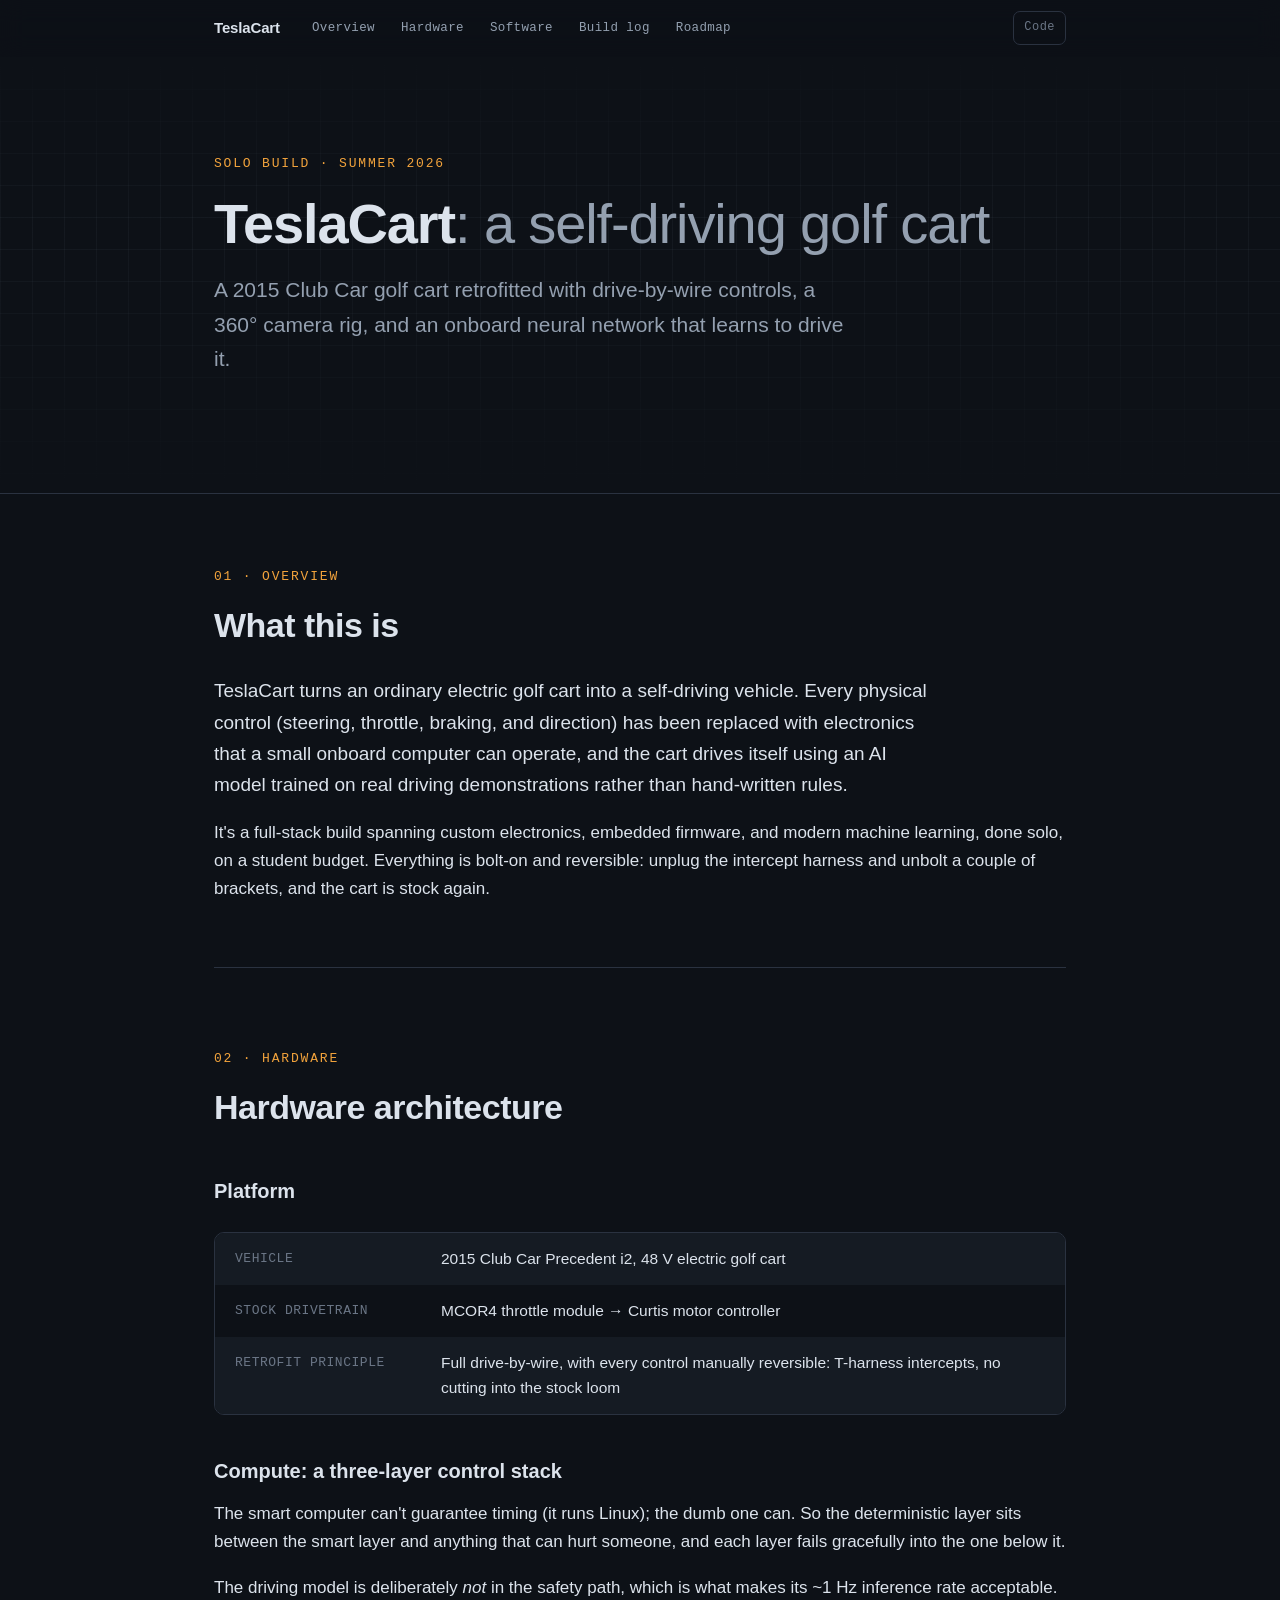
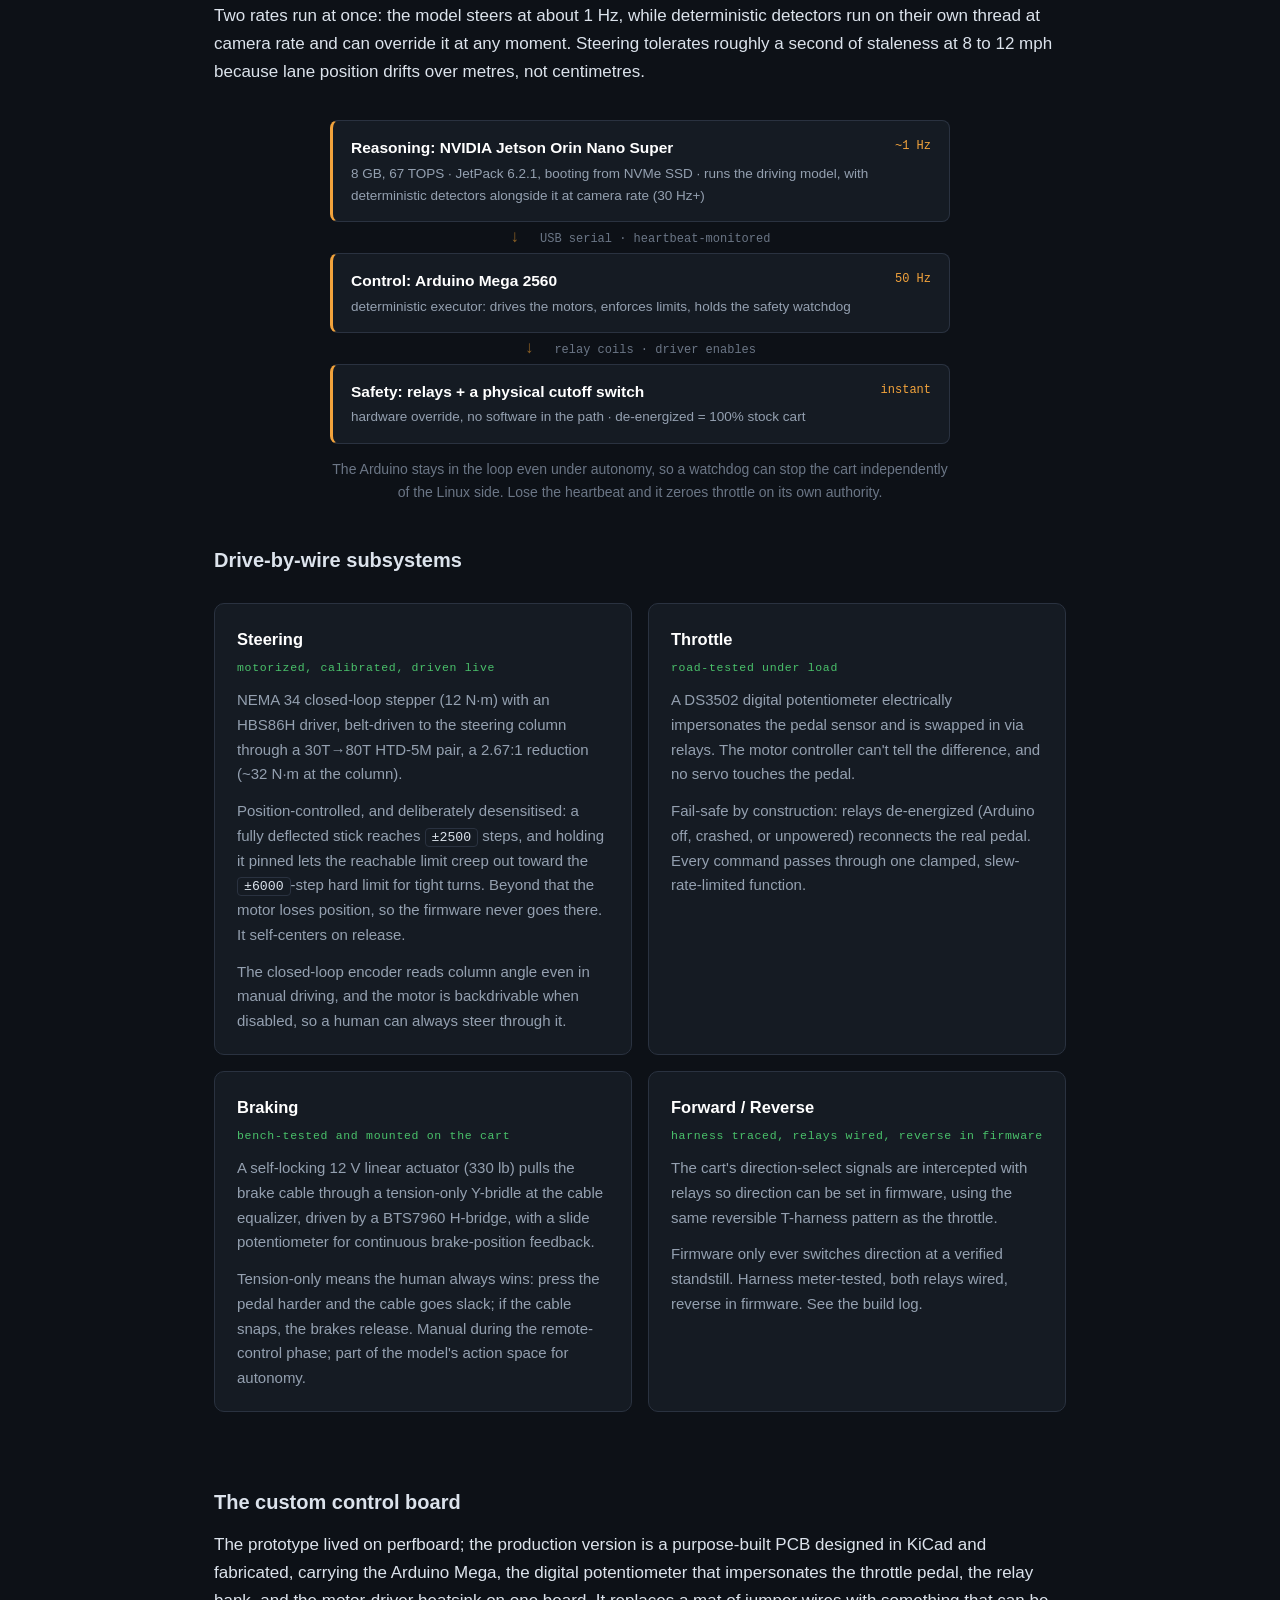
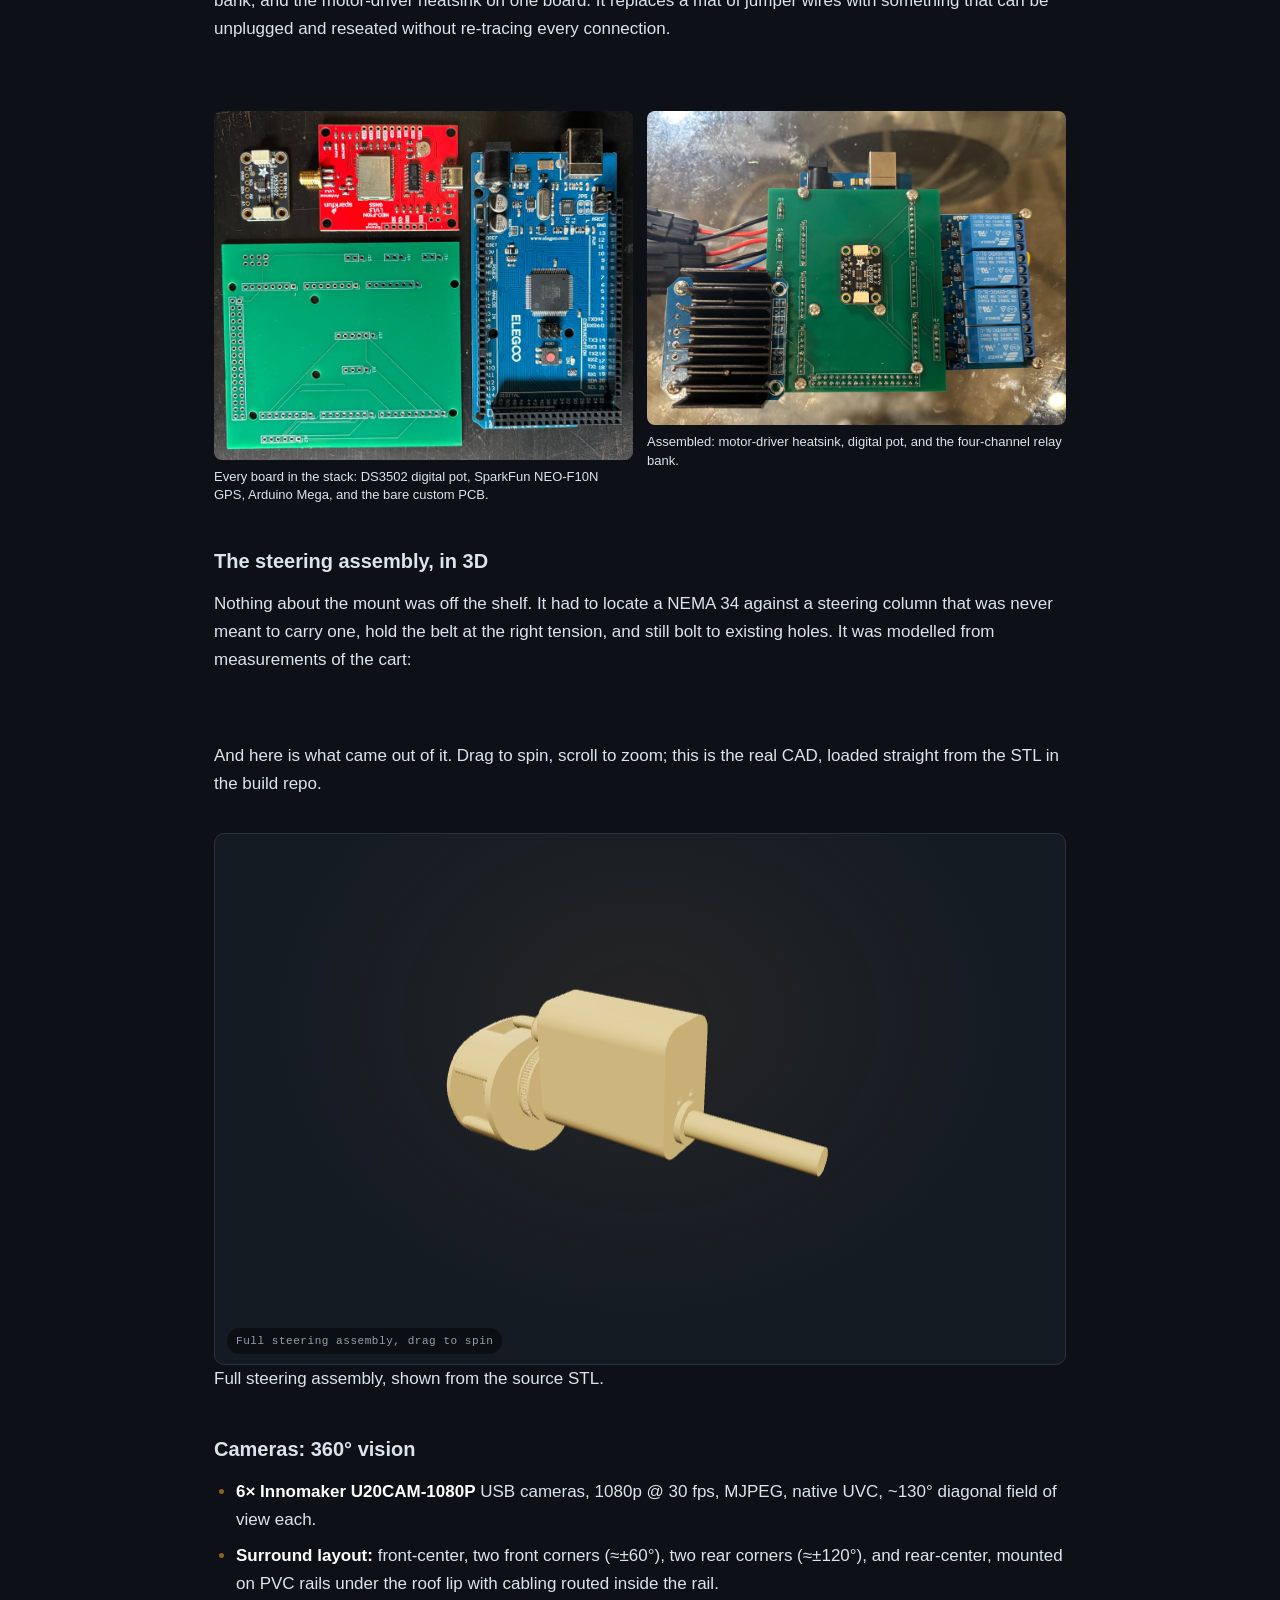
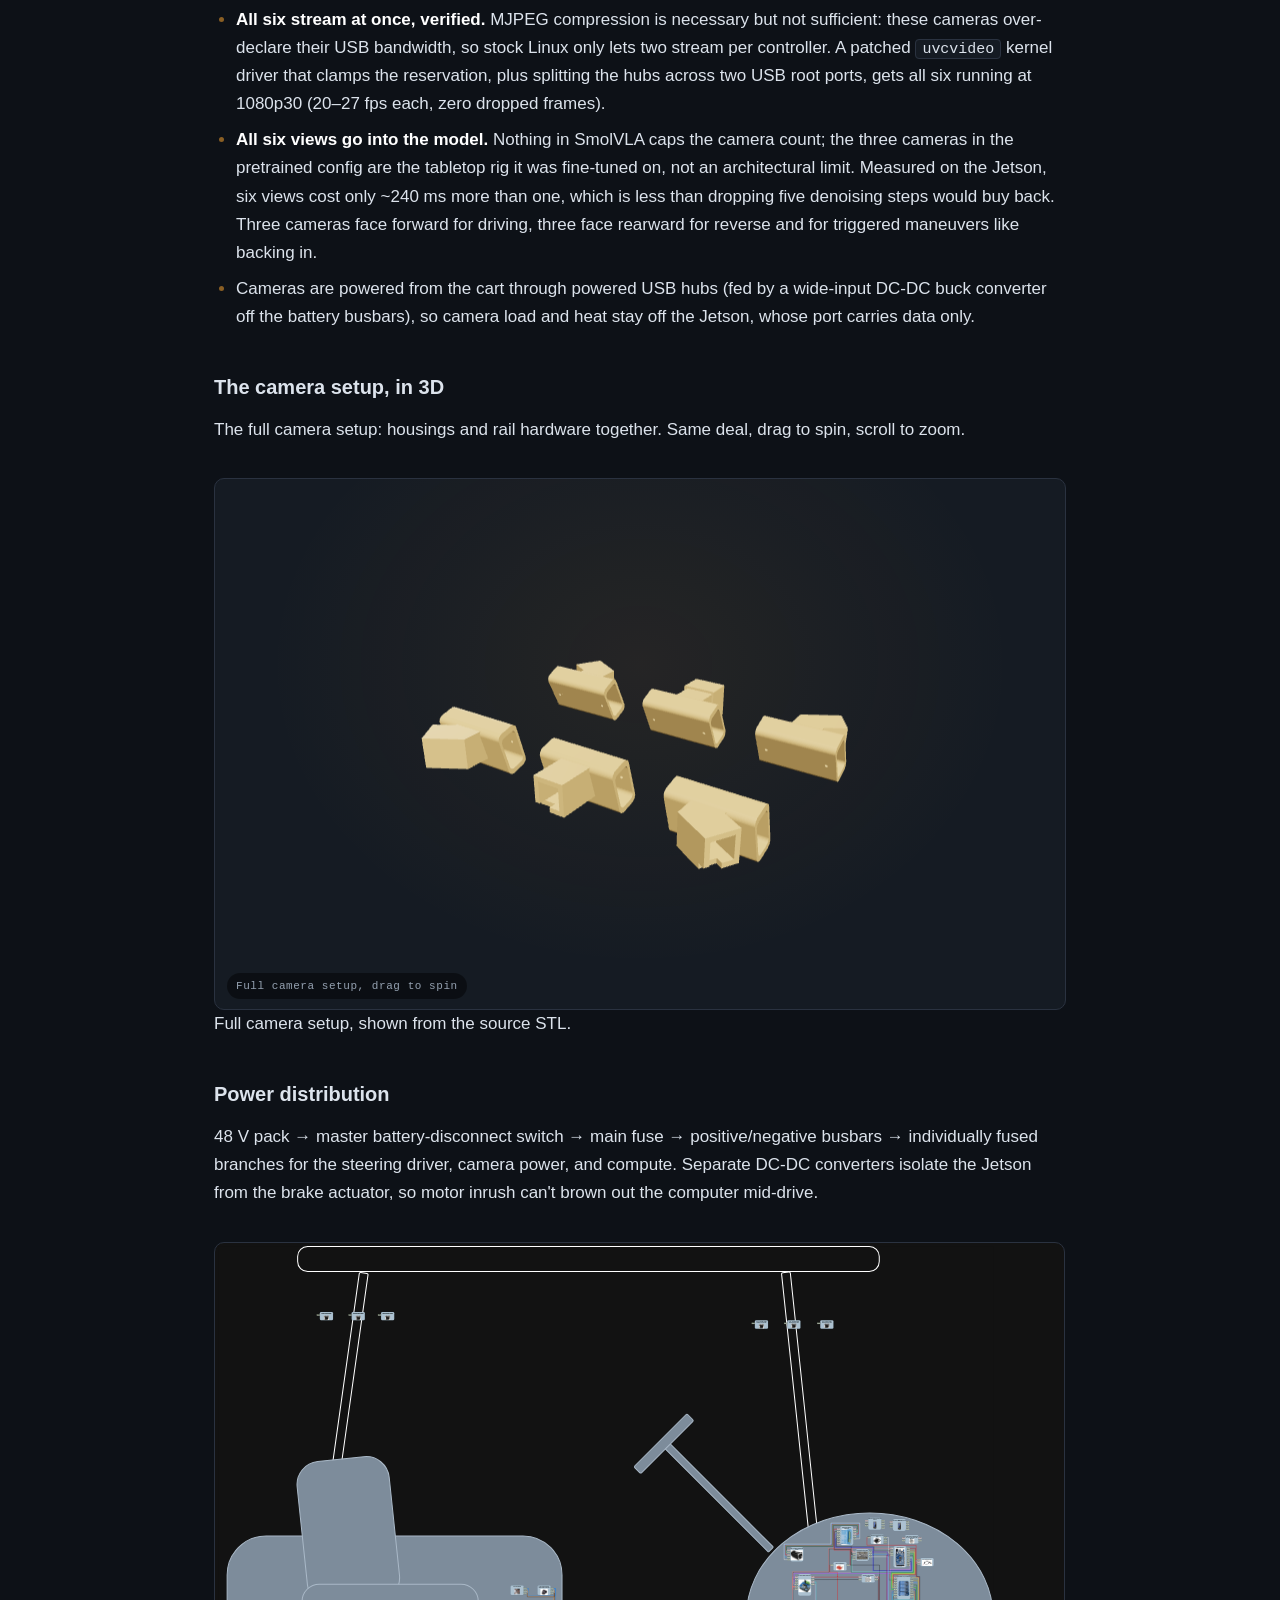
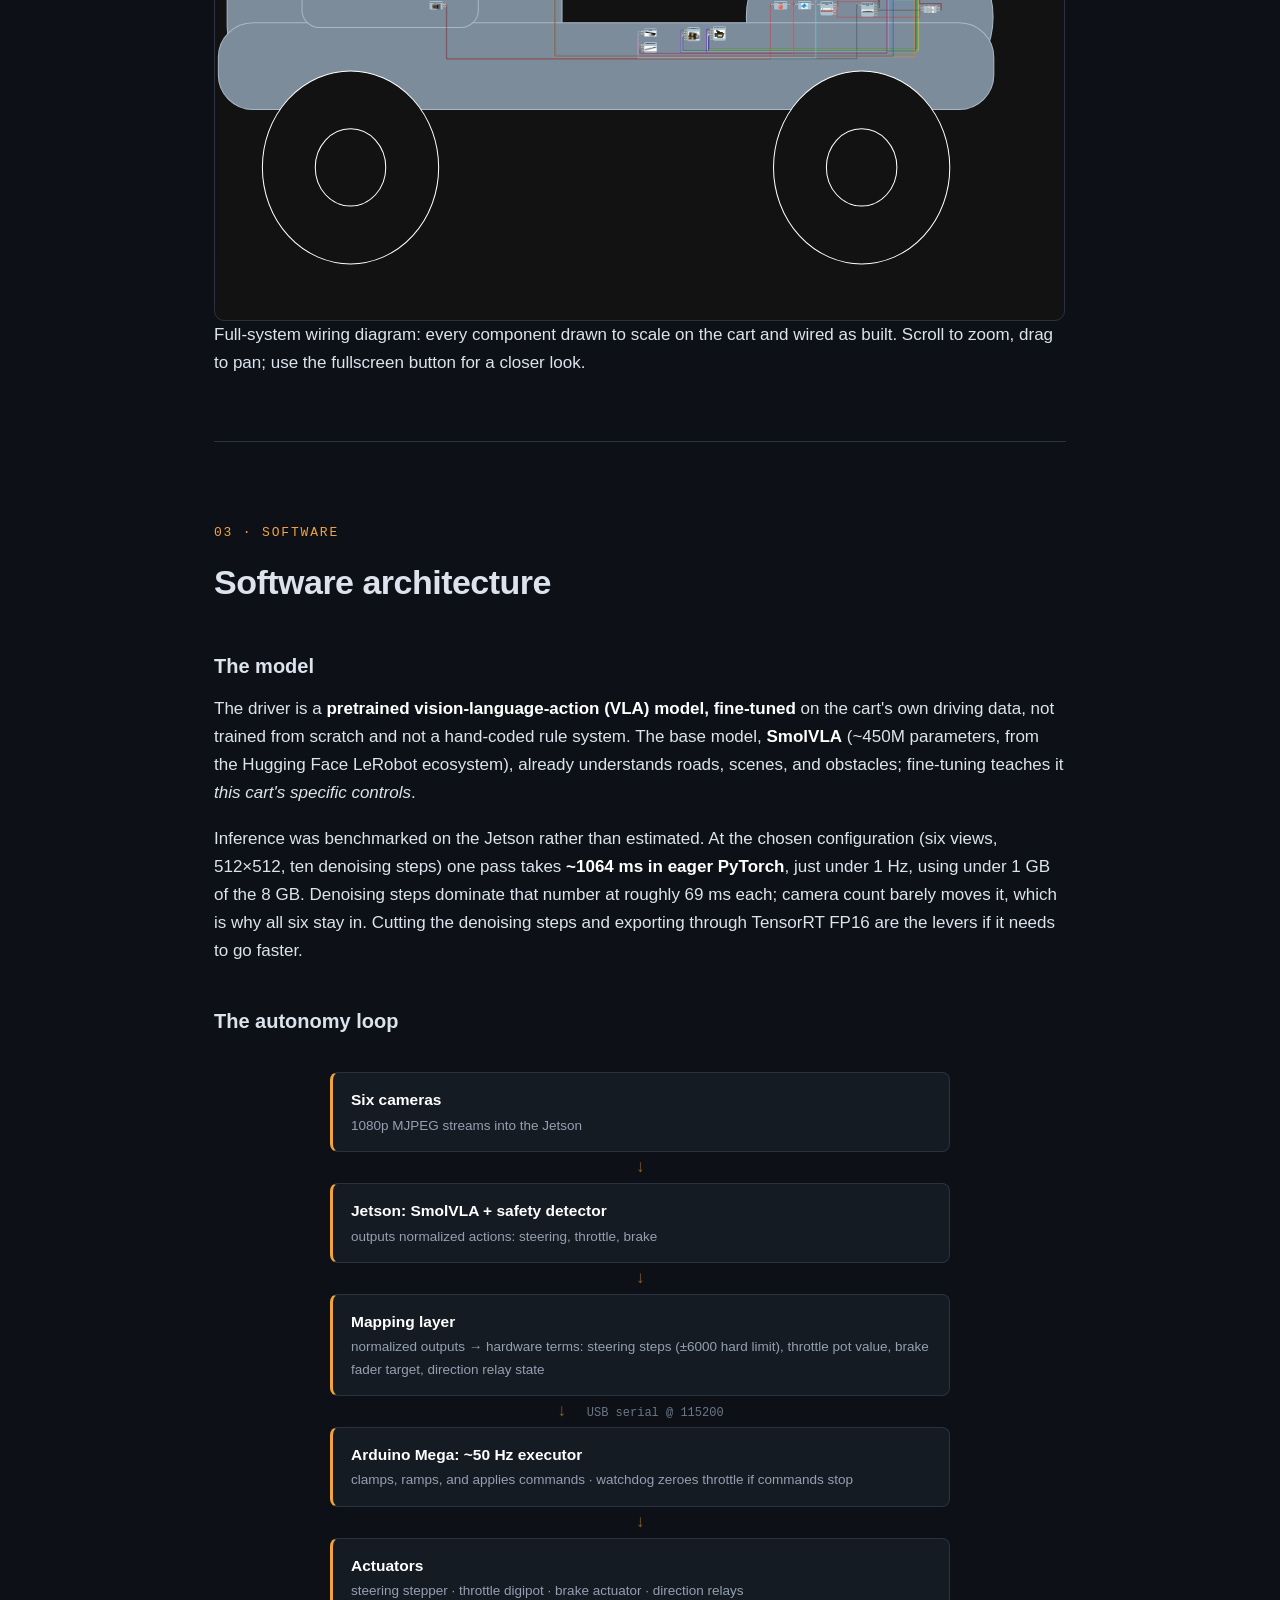
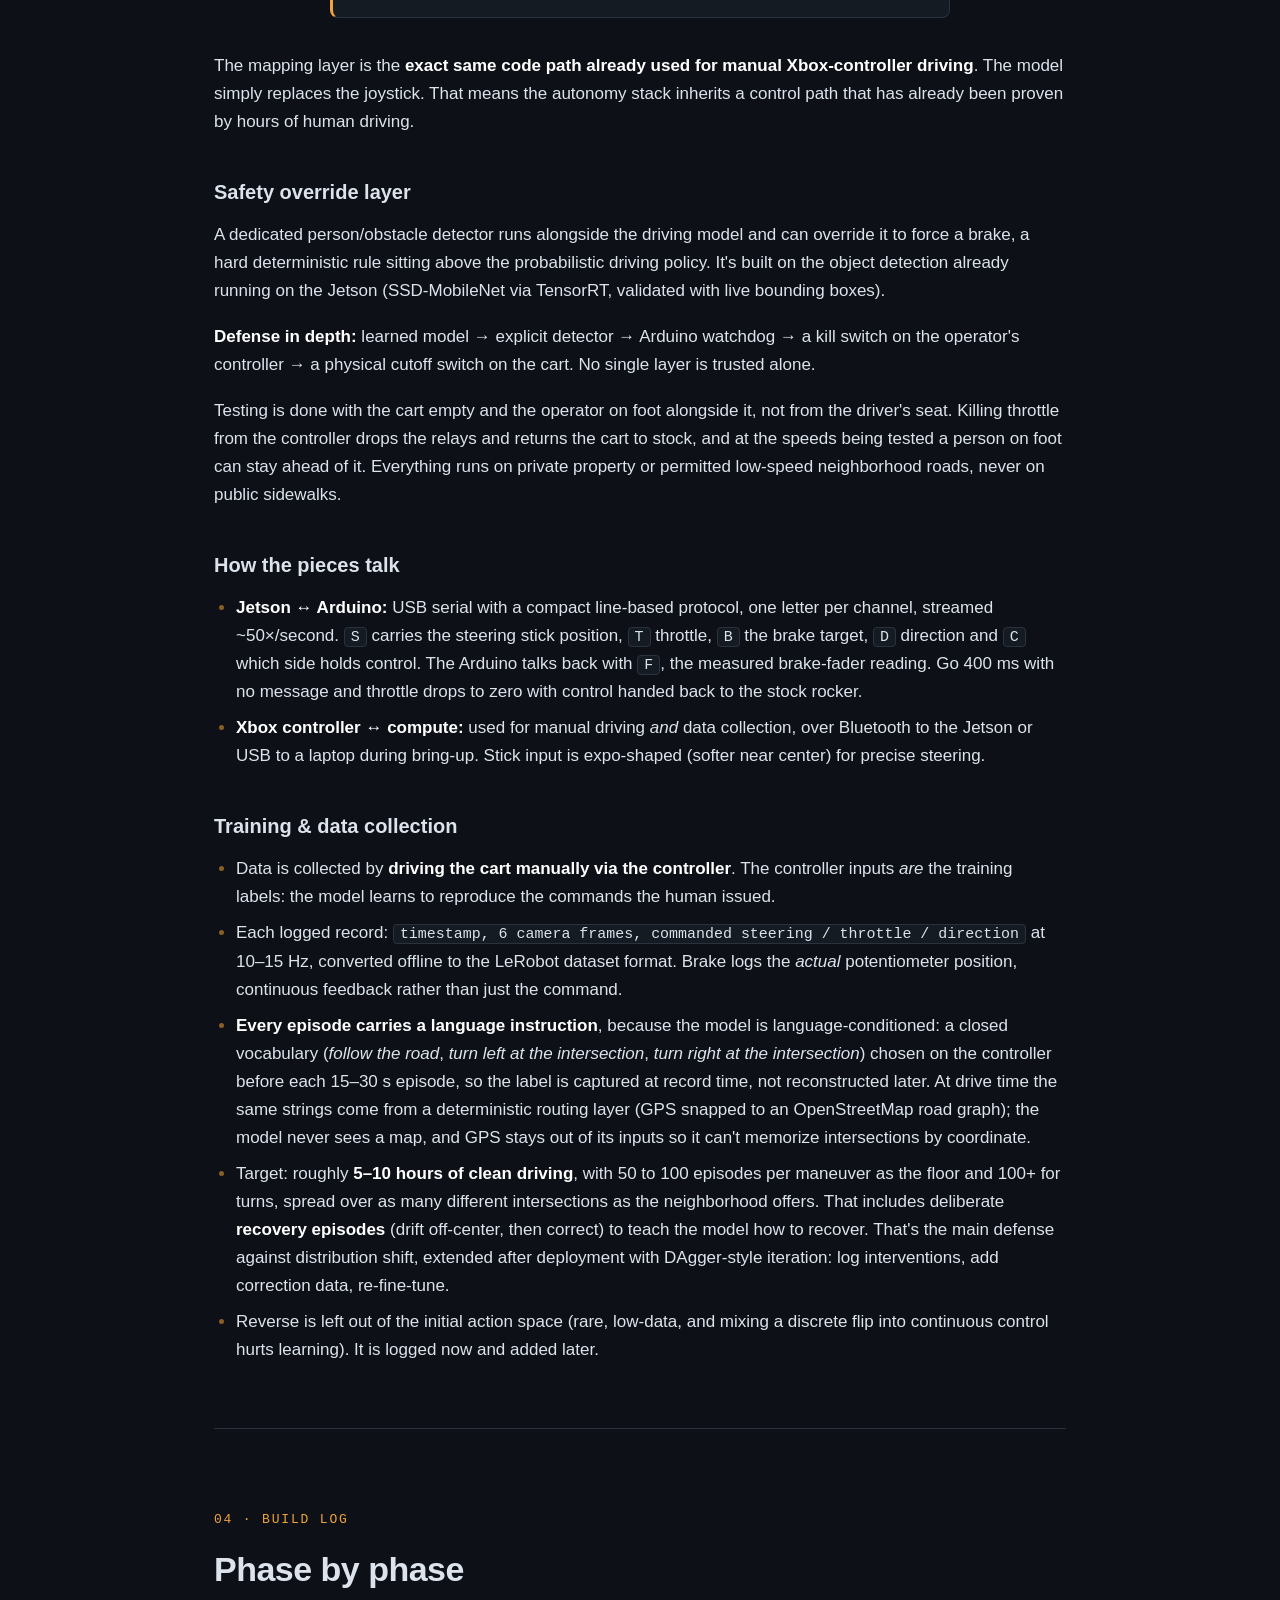
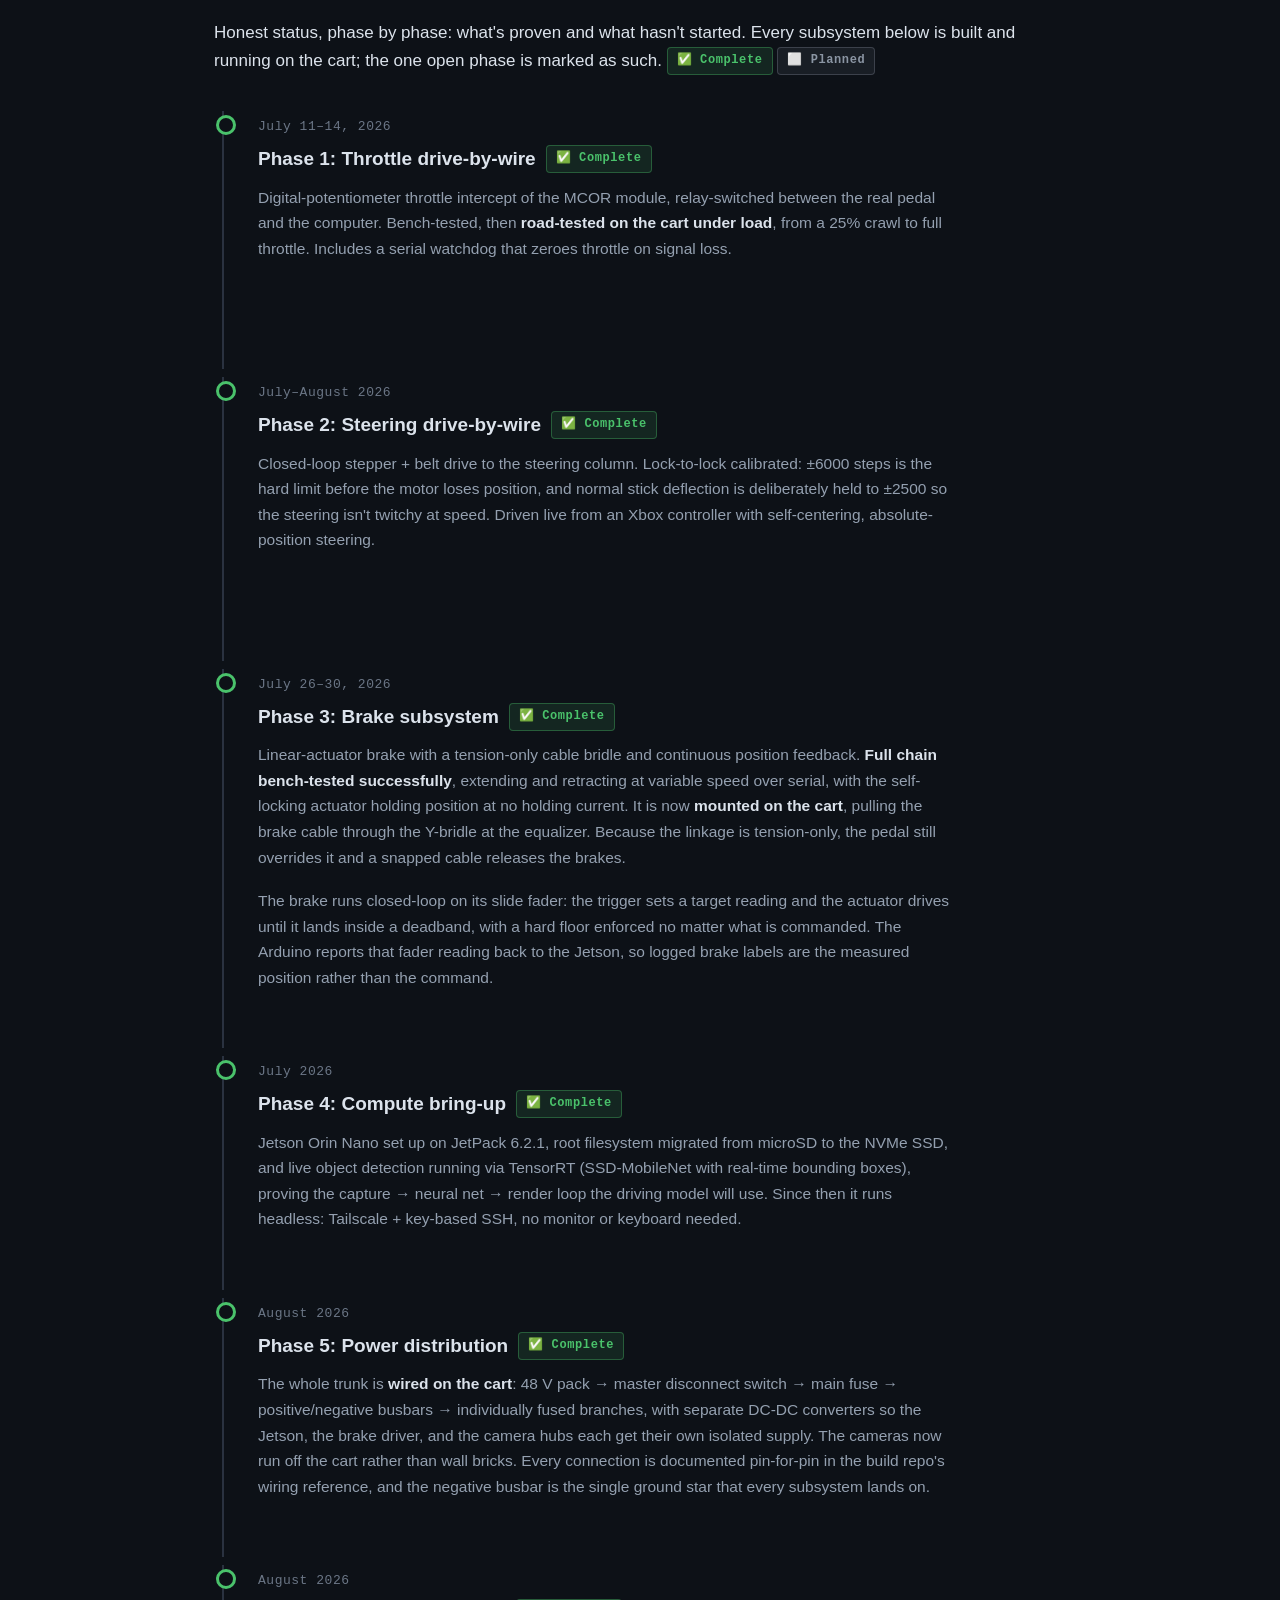
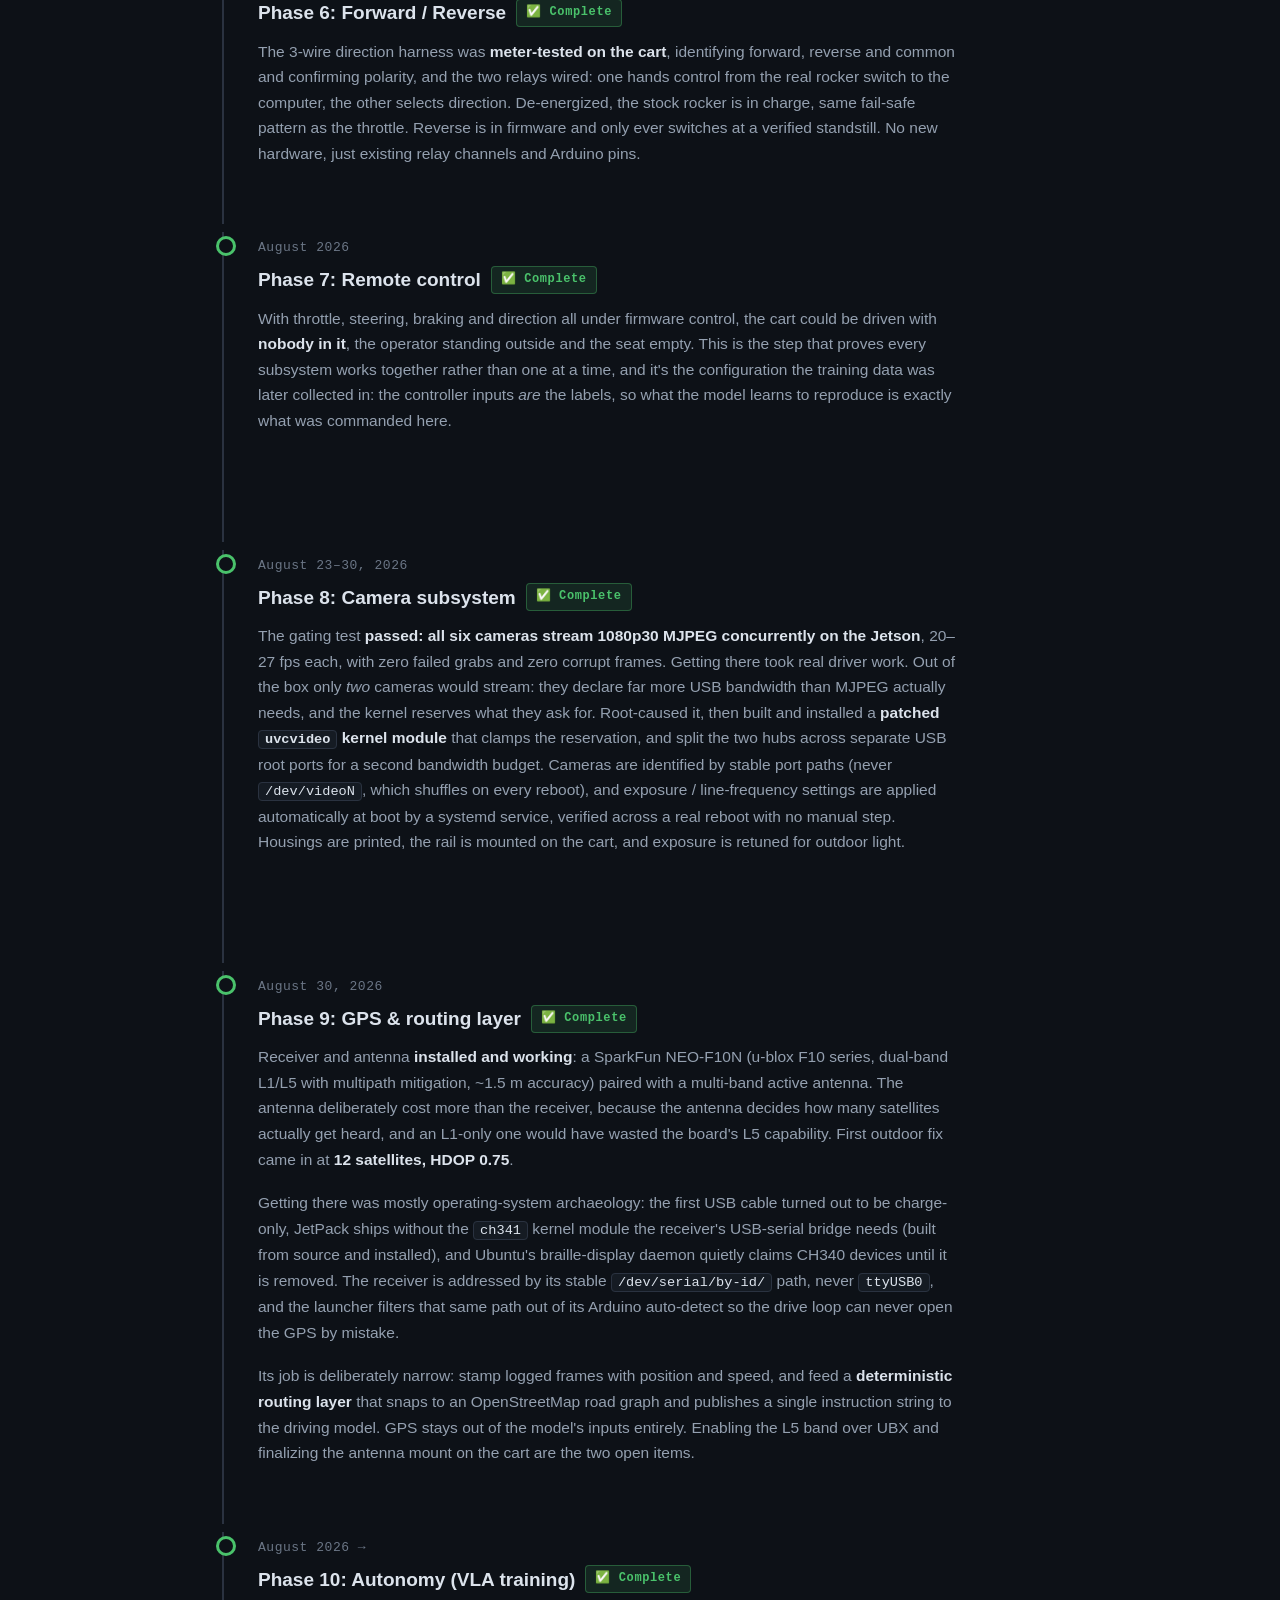
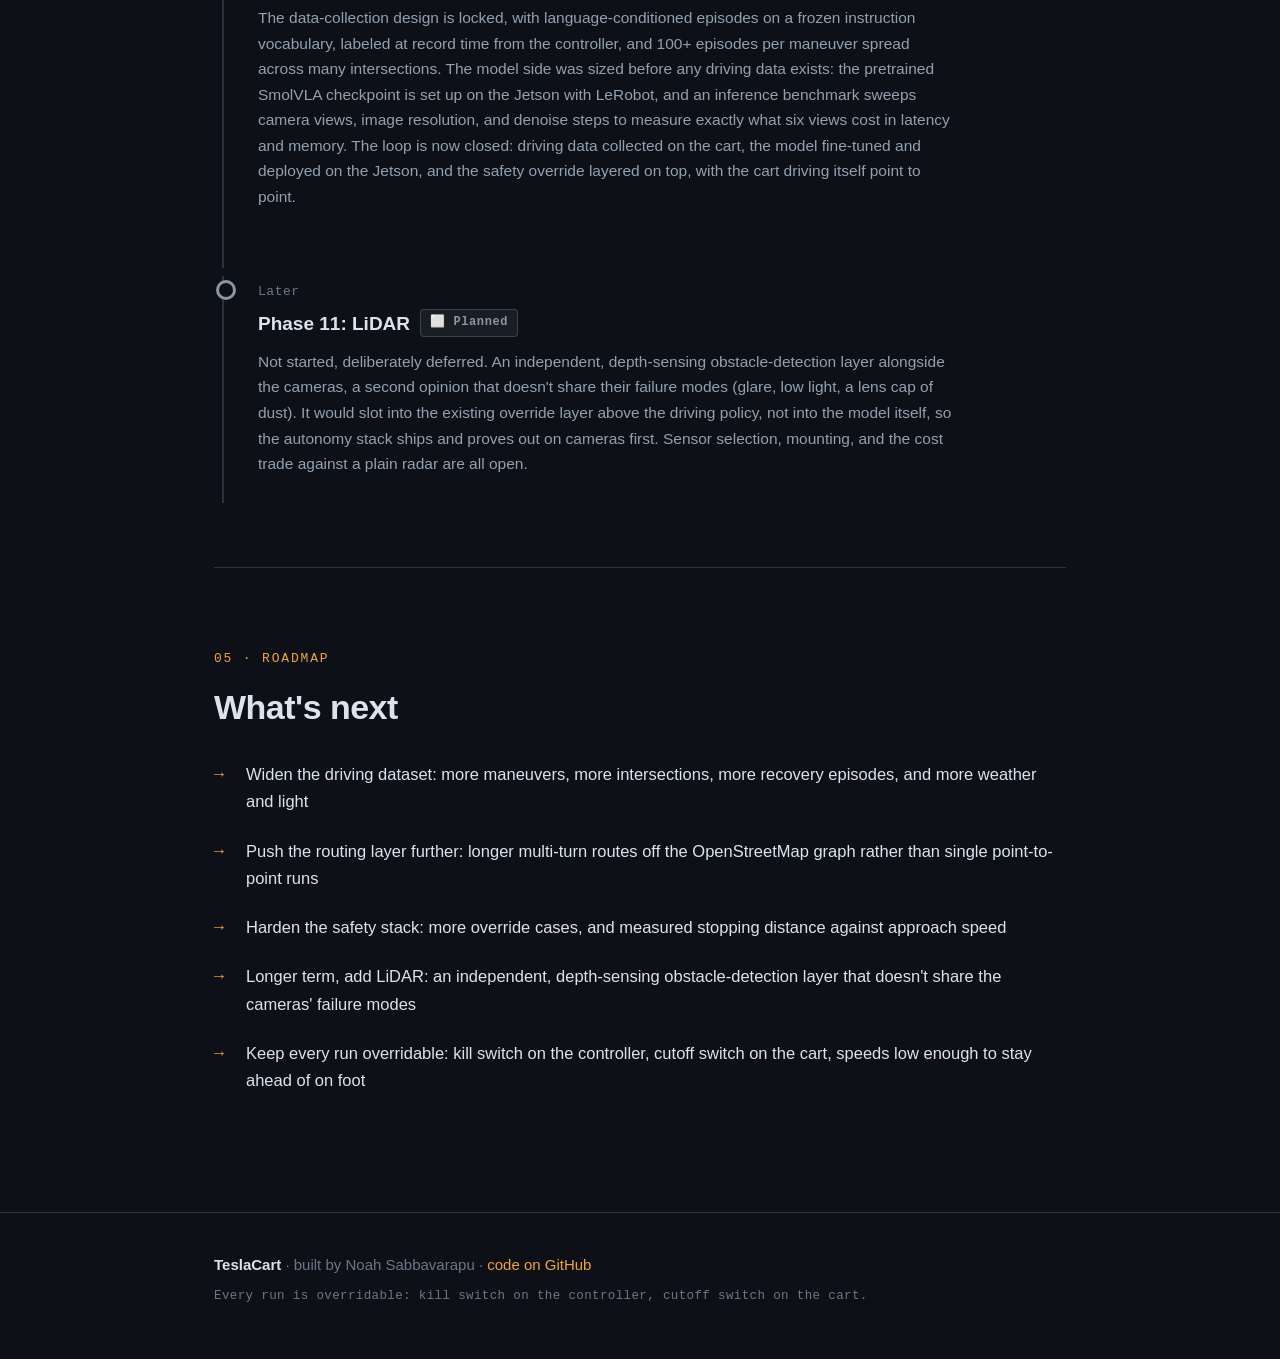
==== index.html @ 433ef435 "Update index.html" ====
<!DOCTYPE html>
<html lang="en">
<head>
<meta charset="utf-8">
<meta name="viewport" content="width=device-width, initial-scale=1">
<title>TeslaCart: a self-driving golf cart</title>
<meta name="description" content="A 2015 Club Car golf cart retrofitted with drive-by-wire controls, a 360° camera rig, and an onboard neural network that learns to drive it. Solo full-stack build: custom electronics, embedded firmware, and imitation learning.">
<meta property="og:title" content="TeslaCart: a self-driving golf cart">
<meta property="og:description" content="Drive-by-wire retrofit + a fine-tuned vision-language-action model, built solo on a student budget.">
<meta property="og:type" content="website">
<!-- og:image must be a still image; every on-page subject that was filmed is a looping video -->
<meta property="og:image" content="assets/social-card.jpg">
<link rel="stylesheet" href="styles.css">
<link rel="icon" href="data:image/svg+xml,<svg xmlns='http://www.w3.org/2000/svg' viewBox='0 0 100 100'><text y='.9em' font-size='90'>⛳</text></svg>">
</head>
<body>

<!-- ================================================================
     STICKY SECTION NAV
     One scrolling page; these jump to each section and highlight whichever
     one you're currently in.
     ================================================================ -->
<nav class="snav" aria-label="Sections">
  <div class="snav-wrap">
    <a class="snav-brand" href="#top">TeslaCart</a>
    <div class="snav-tabs" role="list">
      <a href="#overview"  data-sec="overview">Overview</a>
      <a href="#hardware"  data-sec="hardware">Hardware</a>
      <a href="#software"  data-sec="software">Software</a>
      <a href="#build-log" data-sec="build-log">Build log</a>
      <a href="#next"      data-sec="next">Roadmap</a>
    </div>
    <a class="snav-repo" href="https://github.com/NoahSabb/TeslaCart">Code</a>
  </div>
</nav>

<!-- ================================================================
     1. HERO
     ================================================================ -->
<header class="hero" id="top">
  <div class="wrap">
    <p class="eyebrow">Solo build · Summer 2026</p>
    <h1>TeslaCart<span class="thin">: a self-driving golf cart</span></h1>
    <p class="subhead">A 2015 Club Car golf cart retrofitted with drive-by-wire
      controls, a 360° camera rig, and an onboard neural network that learns
      to drive it.</p>

    <!-- Hero clip goes here once the cart overview video is shot.
         Drop it in as assets/hero.mp4 and restore the figure below:
         <figure class="media">
           <video autoplay muted loop playsinline poster="assets/hero-poster.jpg">
             <source src="assets/hero.mp4" type="video/mp4">
           </video>
         </figure> -->
  </div>
</header>

<main>

<!-- ================================================================
     2. PROJECT OVERVIEW
     ================================================================ -->
<section id="overview">
  <div class="wrap">
    <p class="sec-label">01 · Overview</p>
    <h2>What this is</h2>
    <p class="lede">TeslaCart turns an ordinary electric golf cart into a
      self-driving vehicle. Every physical control (steering, throttle,
      braking, and direction) has been replaced with electronics that a small
      onboard computer can operate, and the cart drives itself using an AI
      model trained on real driving demonstrations rather than hand-written
      rules.</p>
    <p>It's a full-stack build spanning custom electronics, embedded firmware,
      and modern machine learning, done solo, on a student budget. Everything is bolt-on and
      reversible: unplug the intercept harness and unbolt a couple of
      brackets, and the cart is stock again.</p>

    <figure class="media">
      <video muted loop playsinline preload="metadata" data-autoplay
             aria-label="Walkthrough of the steering, brake, camera and GPS subsystems on the cart">
        <source src="assets/subsystem-showcase.mp4" type="video/mp4">
      </video>
      <figcaption>Every subsystem in one pass: the steering motor on the column,
        the brake actuator under the floor, a camera on the roof rail, and the GPS.</figcaption>
    </figure>
    <hr class="sec-rule">
  </div>
</section>

<!-- ================================================================
     3. HARDWARE ARCHITECTURE
     ================================================================ -->
<section id="hardware">
  <div class="wrap">
    <p class="sec-label">02 · Hardware</p>
    <h2>Hardware architecture</h2>

    <h3>Platform</h3>
    <dl class="kv">
      <div><dt>Vehicle</dt><dd>2015 Club Car Precedent i2, 48&nbsp;V electric golf cart</dd></div>
      <div><dt>Stock drivetrain</dt><dd>MCOR4 throttle module → Curtis motor controller</dd></div>
      <div><dt>Retrofit principle</dt><dd>Full drive-by-wire, with every control manually reversible: T-harness intercepts, no cutting into the stock loom</dd></div>
    </dl>

    <h3>Compute: a three-layer control stack</h3>
    <p>The smart computer can't guarantee timing (it runs Linux); the dumb one
      can. So the deterministic layer sits between the smart layer and anything
      that can hurt someone, and each layer fails gracefully into the one
      below it.</p>
    <p>The driving model is deliberately <em>not</em> in the safety path, which
      is what makes its ~1&nbsp;Hz inference rate acceptable. Two rates run at
      once: the model steers at about 1&nbsp;Hz, while deterministic detectors
      run on their own thread at camera rate and can override it at any moment.
      Steering tolerates roughly a second of staleness at 8&nbsp;to&nbsp;12&nbsp;mph
      because lane position drifts over metres, not centimetres.</p>

    <div class="diagram" role="img" aria-label="Three-layer control stack: Jetson reasoning layer, Arduino control layer, hardware safety layer">
      <div class="d-box">
        <span class="d-rate">~1&nbsp;Hz</span>
        <div class="d-title">Reasoning: NVIDIA Jetson Orin Nano Super</div>
        <div class="d-sub">8&nbsp;GB, 67 TOPS · JetPack 6.2.1, booting from NVMe SSD · runs the driving model, with deterministic detectors alongside it at camera rate (30&nbsp;Hz+)</div>
      </div>
      <div class="d-arrow">↓ <span class="d-note">USB serial · heartbeat-monitored</span></div>
      <div class="d-box">
        <span class="d-rate">50&nbsp;Hz</span>
        <div class="d-title">Control: Arduino Mega 2560</div>
        <div class="d-sub">deterministic executor: drives the motors, enforces limits, holds the safety watchdog</div>
      </div>
      <div class="d-arrow">↓ <span class="d-note">relay coils · driver enables</span></div>
      <div class="d-box">
        <span class="d-rate">instant</span>
        <div class="d-title">Safety: relays + a physical cutoff switch</div>
        <div class="d-sub">hardware override, no software in the path · de-energized = 100% stock cart</div>
      </div>
      <p class="diagram-caption">The Arduino stays in the loop even under
        autonomy, so a watchdog can stop the cart independently of the Linux
        side. Lose the heartbeat and it zeroes throttle on its own authority.</p>
    </div>

    <h3>Drive-by-wire subsystems</h3>
    <div class="cards">
      <div class="card">
        <h4>Steering
          <span class="status-inline st-done">motorized, calibrated, driven live</span></h4>
        <p>NEMA 34 closed-loop stepper (12&nbsp;N·m) with an HBS86H driver,
          belt-driven to the steering column through a 30T→80T HTD-5M pair, a 2.67:1
          reduction (~32&nbsp;N·m at the column).</p>
        <p>Position-controlled, and deliberately desensitised: a fully
          deflected stick reaches <code>±2500</code> steps, and holding it
          pinned lets the reachable limit creep out toward the
          <code>±6000</code>-step hard limit for tight turns. Beyond that the
          motor loses position, so the firmware never goes there. It
          self-centers on release.</p>
        <p>The closed-loop encoder reads column angle even in manual driving,
          and the motor is backdrivable when disabled, so a human can always
          steer through it.</p>
      </div>
      <div class="card">
        <h4>Throttle
          <span class="status-inline st-done">road-tested under load</span></h4>
        <p>A DS3502 digital potentiometer electrically impersonates the pedal
          sensor and is swapped in via relays. The motor controller can't
          tell the difference, and no servo touches the pedal.</p>
        <p>Fail-safe by construction: relays de-energized (Arduino off,
          crashed, or unpowered) reconnects the real pedal. Every command
          passes through one clamped, slew-rate-limited function.</p>
      </div>
      <div class="card">
        <h4>Braking
          <span class="status-inline st-done">bench-tested and mounted on the cart</span></h4>
        <p>A self-locking 12&nbsp;V linear actuator (330&nbsp;lb) pulls the
          brake cable through a tension-only Y-bridle at the cable equalizer,
          driven by a BTS7960 H-bridge, with a slide potentiometer for
          continuous brake-position feedback.</p>
        <p>Tension-only means the human always wins: press the pedal harder
          and the cable goes slack; if the cable snaps, the brakes release.
          Manual during the remote-control phase; part of the model's action
          space for autonomy.</p>
      </div>
      <div class="card">
        <h4>Forward / Reverse
          <span class="status-inline st-done">harness traced, relays wired, reverse in firmware</span></h4>
        <p>The cart's direction-select signals are intercepted with relays so
          direction can be set in firmware, using the same reversible T-harness
          pattern as the throttle.</p>
        <p>Firmware only ever switches direction at a verified standstill.
          Harness meter-tested, both relays wired, reverse in firmware. See
          the build log.</p>
      </div>
    </div>

    <div class="media-grid">
      <figure class="media">
        <video muted loop playsinline preload="metadata" data-autoplay
               aria-label="Timelapse of the drive-by-wire boards being soldered, from bare perfboard to finished assembly">
          <source src="assets/soldering.mp4" type="video/mp4">
        </video>
        <figcaption>Three soldering sessions back to back, from bare perfboard to finished
          drive-by-wire assemblies.</figcaption>
      </figure>
      <figure class="media">
        <video muted loop playsinline preload="metadata" data-autoplay
               aria-label="Close-up of wires being soldered and tinned">
          <source src="assets/soldering-wires.mp4" type="video/mp4">
        </video>
        <figcaption>Tinning and joining the harness leads.</figcaption>
      </figure>
      <figure class="media">
        <video muted loop playsinline preload="metadata" data-autoplay
               aria-label="Mounting the Arduino onto the dash board with standoffs">
          <source src="assets/dash-mounting.mp4" type="video/mp4">
        </video>
        <figcaption>Standing the controller off its mounting board.</figcaption>
      </figure>
      <figure class="media">
        <video muted loop playsinline preload="metadata" data-autoplay
               aria-label="Multimeter reading the digital potentiometer sweeping its output voltage">
          <source src="assets/throttle-pot.mp4" type="video/mp4">
        </video>
        <figcaption>Bench-testing the digital pot that stands in for the pedal.</figcaption>
      </figure>
    </div>

    <h3>The custom control board</h3>
    <p>The prototype lived on perfboard; the production version is a
      purpose-built PCB designed in KiCad and fabricated, carrying the Arduino
      Mega, the digital potentiometer that impersonates the throttle pedal, the
      relay bank, and the motor-driver heatsink on one board. It replaces a mat
      of jumper wires with something that can be unplugged and reseated without
      re-tracing every connection.</p>

    <div class="media-grid cols-3">
      <figure class="media">
        <video muted loop playsinline preload="metadata" data-autoplay
               aria-label="The PCB layout being zoomed out from in the design tool">
          <source src="assets/pcb-design.mp4" type="video/mp4">
        </video>
        <figcaption>Laying out the board.</figcaption>
      </figure>
      <figure class="media">
        <video muted loop playsinline preload="metadata" data-autoplay
               aria-label="Unboxing the fabricated printed circuit board">
          <source src="assets/pcb-unboxing.mp4" type="video/mp4">
        </video>
        <figcaption>The fabricated board arriving.</figcaption>
      </figure>
      <figure class="media">
        <video muted loop playsinline preload="metadata" data-autoplay
               aria-label="The assembled control board with relay bank and motor driver fitted">
          <source src="assets/pcb-assembly.mp4" type="video/mp4">
        </video>
        <figcaption>Populated and stacked on the Mega.</figcaption>
      </figure>
    </div>

    <div class="media-grid">
      <figure class="media">
        <img src="assets/boards-flatlay.jpg" alt="Flat lay of every board in the project: digital potentiometer, GPS module, Arduino Mega, and the bare custom PCB">
        <figcaption>Every board in the stack: DS3502 digital pot, SparkFun NEO-F10N GPS,
          Arduino Mega, and the bare custom PCB.</figcaption>
      </figure>
      <figure class="media">
        <img src="assets/pcb-layout.jpg" alt="The assembled control board with motor driver heatsink, digital potentiometer and four-channel relay board">
        <figcaption>Assembled: motor-driver heatsink, digital pot, and the
          four-channel relay bank.</figcaption>
      </figure>
    </div>

    <h3>The steering assembly, in 3D</h3>
    <p>Nothing about the mount was off the shelf. It had to locate a NEMA&nbsp;34
      against a steering column that was never meant to carry one, hold the belt
      at the right tension, and still bolt to existing holes. It was modelled
      from measurements of the cart:</p>

    <div class="media-grid">
      <figure class="media">
        <video muted loop playsinline preload="metadata" data-autoplay
               aria-label="Timelapse of the steering mount being modelled in CAD, part one">
          <source src="assets/cad-steering-1.mp4" type="video/mp4">
        </video>
        <figcaption>Modelling the mount, part one.</figcaption>
      </figure>
      <figure class="media">
        <video muted loop playsinline preload="metadata" data-autoplay
               aria-label="Timelapse of the steering mount being modelled in CAD, part two">
          <source src="assets/cad-steering-2.mp4" type="video/mp4">
        </video>
        <figcaption>Part two, through to the finished body.</figcaption>
      </figure>
    </div>

    <p>And here is what came out of it. Drag to spin, scroll to zoom; this is the
      real CAD, loaded straight from the STL in the build repo.</p>
    <figure class="media">
      <div class="m3d" data-stl="assets/steering-full.stl" data-rotate="-90,0,0"
           data-label="Full steering assembly, drag to spin"></div>
      <figcaption>Full steering assembly, shown from the source STL.</figcaption>
    </figure>

    <h3>Cameras: 360° vision</h3>
    <ul>
      <li><strong>6× Innomaker U20CAM-1080P</strong> USB cameras, 1080p @
        30&nbsp;fps, MJPEG, native UVC, ~130° diagonal field of view each.</li>
      <li><strong>Surround layout:</strong> front-center, two front corners
        (≈±60°), two rear corners (≈±120°), and rear-center, mounted on PVC
        rails under the roof lip with cabling routed inside the rail.</li>
      <li><strong>All six stream at once, verified.</strong> MJPEG compression
        is necessary but not sufficient: these cameras over-declare their USB
        bandwidth, so stock Linux only lets two stream per controller. A
        patched <code>uvcvideo</code> kernel driver that clamps the reservation,
        plus splitting the hubs across two USB root ports, gets all six running
        at 1080p30 (20–27&nbsp;fps each, zero dropped frames).</li>
      <li><strong>All six views go into the model.</strong> Nothing in SmolVLA
        caps the camera count; the three cameras in the pretrained config are
        the tabletop rig it was fine-tuned on, not an architectural limit.
        Measured on the Jetson, six views cost only ~240&nbsp;ms more than one,
        which is less than dropping five denoising steps would buy back. Three
        cameras face forward for driving, three face rearward for reverse and
        for triggered maneuvers like backing in.</li>
      <li>Cameras are powered from the cart through powered USB hubs (fed by
        a wide-input DC-DC buck converter off the battery busbars), so camera
        load and heat stay off the Jetson, whose port carries data only.</li>
    </ul>

    <h3>The camera setup, in 3D</h3>
    <p>The full camera setup: housings and rail hardware together. Same deal,
      drag to spin, scroll to zoom.</p>
    <figure class="media">
      <div class="m3d" data-stl="assets/camera-full.stl" data-rotate="-90,0,0"
           data-label="Full camera setup, drag to spin"></div>
      <figcaption>Full camera setup, shown from the source STL.</figcaption>
    </figure>

    <h3>Power distribution</h3>
    <p>48&nbsp;V pack → master battery-disconnect switch → main fuse →
      positive/negative busbars → individually fused branches for the steering
      driver, camera power, and compute. Separate DC-DC converters isolate the
      Jetson from the brake actuator, so motor inrush can't brown out the
      computer mid-drive.</p>

    <!-- The live draw.io diagram: the real .drawio file rendered by draw.io's own
         viewer, so it is identical to the editor and stays vector at any zoom.
         Loads only when scrolled into view. -->
    <figure class="media">
      <div class="dio" data-src="assets/wiring-diagram.drawio">
        <div class="dio-status">loading the wiring diagram&hellip;</div>
      </div>
      <figcaption>Full-system wiring diagram: every component drawn to scale on
        the cart and wired as built. Scroll to zoom, drag to pan; use the
        fullscreen button for a closer look.</figcaption>
    </figure>

    <figure class="media">
      <video muted loop playsinline preload="metadata" data-autoplay
             aria-label="Close-up of the retrofit electronics: Arduino Mega, relay board, motor drivers, and busbars">
        <source src="assets/electronics-closeup.mp4" type="video/mp4">
      </video>
    </figure>
    <hr class="sec-rule">
  </div>
</section>

<!-- ================================================================
     4. SOFTWARE ARCHITECTURE
     ================================================================ -->
<section id="software">
  <div class="wrap">
    <p class="sec-label">03 · Software</p>
    <h2>Software architecture</h2>

    <h3>The model</h3>
    <p>The driver is a <strong>pretrained vision-language-action (VLA) model,
      fine-tuned</strong> on the cart's own driving data, not trained from
      scratch and not a hand-coded rule system. The base model,
      <strong>SmolVLA</strong> (~450M parameters, from the Hugging&nbsp;Face
      LeRobot ecosystem), already understands roads, scenes, and obstacles;
      fine-tuning teaches it <em>this cart's specific controls</em>.</p>
    <p>Inference was benchmarked on the Jetson rather than estimated. At the
      chosen configuration (six views, 512×512, ten denoising steps) one pass
      takes <strong>~1064&nbsp;ms in eager PyTorch</strong>, just under
      1&nbsp;Hz, using under 1&nbsp;GB of the 8&nbsp;GB. Denoising steps
      dominate that number at roughly 69&nbsp;ms each; camera count barely moves
      it, which is why all six stay in. Cutting the denoising steps and
      exporting through TensorRT FP16 are the levers if it needs to go
      faster.</p>

    <h3>The autonomy loop</h3>
    <div class="diagram" role="img" aria-label="Data flow: cameras to Jetson to mapping layer to Arduino to actuators">
      <div class="d-box">
        <div class="d-title">Six cameras</div>
        <div class="d-sub">1080p MJPEG streams into the Jetson</div>
      </div>
      <div class="d-arrow">↓</div>
      <div class="d-box">
        <div class="d-title">Jetson: SmolVLA + safety detector</div>
        <div class="d-sub">outputs normalized actions: steering, throttle, brake</div>
      </div>
      <div class="d-arrow">↓</div>
      <div class="d-box">
        <div class="d-title">Mapping layer</div>
        <div class="d-sub">normalized outputs → hardware terms: steering steps (±6000 hard limit), throttle pot value, brake fader target, direction relay state</div>
      </div>
      <div class="d-arrow">↓ <span class="d-note">USB serial @ 115200</span></div>
      <div class="d-box">
        <div class="d-title">Arduino Mega: ~50&nbsp;Hz executor</div>
        <div class="d-sub">clamps, ramps, and applies commands · watchdog zeroes throttle if commands stop</div>
      </div>
      <div class="d-arrow">↓</div>
      <div class="d-box">
        <div class="d-title">Actuators</div>
        <div class="d-sub">steering stepper · throttle digipot · brake actuator · direction relays</div>
      </div>
    </div>
    <p>The mapping layer is the <strong>exact same code path already used for
      manual Xbox-controller driving</strong>. The model simply replaces the
      joystick. That means the autonomy stack inherits a control path that has
      already been proven by hours of human driving.</p>

    <h3>Safety override layer</h3>
    <p>A dedicated person/obstacle detector runs alongside the driving model
      and can override it to force a brake, a hard deterministic rule
      sitting above the probabilistic driving policy. It's built on the object
      detection already running on the Jetson (SSD-MobileNet via TensorRT,
      validated with live bounding boxes).</p>
    <p><strong>Defense in depth:</strong> learned model → explicit detector →
      Arduino watchdog → a kill switch on the operator's controller → a physical
      cutoff switch on the cart. No single layer is trusted alone.</p>
    <p>Testing is done with the cart empty and the operator on foot alongside it,
      not from the driver's seat. Killing throttle from the controller drops the
      relays and returns the cart to stock, and at the speeds being tested a
      person on foot can stay ahead of it. Everything runs on private property or
      permitted low-speed neighborhood roads, never on public sidewalks.</p>

    <figure class="media">
      <video muted loop playsinline preload="metadata" data-autoplay
             aria-label="Safety override test: a person steps into the cart's path and the cart brakes">
        <source src="assets/safety-override.mp4" type="video/mp4">
      </video>
      <figcaption>The override, tested for real: a person steps into the cart's
        path and the detector forces a brake, over the top of whatever the
        driving model wanted to do.</figcaption>
    </figure>

    <h3>How the pieces talk</h3>
    <ul>
      <li><strong>Jetson ↔ Arduino:</strong> USB serial with a compact
        line-based protocol, one letter per channel, streamed ~50×/second.
        <code>S</code> carries the steering stick position, <code>T</code>
        throttle, <code>B</code> the brake target, <code>D</code> direction and
        <code>C</code> which side holds control. The Arduino talks back with
        <code>F</code>, the measured brake-fader reading. Go 400&nbsp;ms with no
        message and throttle drops to zero with control handed back to the stock
        rocker.</li>
      <li><strong>Xbox controller ↔ compute:</strong> used for manual driving
        <em>and</em> data collection, over Bluetooth to the Jetson or USB to
        a laptop during bring-up. Stick input is expo-shaped (softer near
        center) for precise steering.</li>
    </ul>

    <h3>Training &amp; data collection</h3>
    <ul>
      <li>Data is collected by <strong>driving the cart manually via the
        controller</strong>. The controller inputs <em>are</em> the training
        labels: the model learns to reproduce the commands the human issued.</li>
      <li>Each logged record: <code>timestamp, 6 camera frames, commanded
        steering / throttle / direction</code> at 10–15&nbsp;Hz, converted
        offline to the LeRobot dataset format. Brake logs the <em>actual</em>
        potentiometer position, continuous feedback rather than just the command.</li>
      <li><strong>Every episode carries a language instruction</strong>, because
        the model is language-conditioned: a closed vocabulary (<em>follow the
        road</em>, <em>turn left at the intersection</em>, <em>turn right at the
        intersection</em>) chosen on the controller before each 15–30&nbsp;s
        episode, so the label is captured at record time, not reconstructed
        later. At drive time the same strings come from a deterministic routing
        layer (GPS snapped to an OpenStreetMap road graph); the model never sees
        a map, and GPS stays out of its inputs so it can't memorize
        intersections by coordinate.</li>
      <li>Target: roughly <strong>5–10 hours of clean driving</strong>, with
        50 to 100 episodes per maneuver as the floor and 100+ for turns, spread
        over as many different intersections as the neighborhood offers. That
        includes deliberate <strong>recovery episodes</strong> (drift
        off-center, then correct) to teach the model how to recover. That's the main defense against distribution
        shift, extended after deployment with DAgger-style iteration: log
        interventions, add correction data, re-fine-tune.</li>
      <li>Reverse is left out of the initial action space (rare, low-data, and
        mixing a discrete flip into continuous control hurts learning). It is
        logged now and added later.</li>
    </ul>

    <figure class="media">
      <video muted loop playsinline preload="metadata" data-autoplay
             aria-label="Live object detection on the Jetson with real-time bounding boxes">
        <source src="assets/detectnet.mp4" type="video/mp4">
      </video>
      <figcaption>SSD-MobileNet running under TensorRT on the Jetson: the base of the safety-override detector.</figcaption>
    </figure>
    <hr class="sec-rule">
  </div>
</section>

<!-- ================================================================
     5. BUILD LOG
     ================================================================ -->
<section id="build-log">
  <div class="wrap">
    <p class="sec-label">04 · Build log</p>
    <h2>Phase by phase</h2>
    <p>Honest status, phase by phase: what's proven and what hasn't started.
      Every subsystem below is built and running on the cart; the one open phase
      is marked as such. <span class="tag tag--done">✅ Complete</span>
      <span class="tag tag--plan">⬜ Planned</span></p>

    <ol class="timeline">
      <li class="phase is-done">
        <span class="phase-date">July 11–14, 2026</span>
        <h3>Phase 1: Throttle drive-by-wire <span class="tag tag--done">✅ Complete</span></h3>
        <p>Digital-potentiometer throttle intercept of the MCOR module,
          relay-switched between the real pedal and the computer. Bench-tested,
          then <strong>road-tested on the cart under load</strong>, from a
          25% crawl to full throttle. Includes a serial watchdog that zeroes
          throttle on signal loss.</p>
        <figure class="media">
          <video muted loop playsinline preload="metadata" data-autoplay
                 aria-label="The throttle intercept circuit in its test enclosure">
            <source src="assets/throttle-box.mp4" type="video/mp4">
          </video>
          <figcaption>The throttle intercept in its test box: Arduino Mega, relay board and the digital-pot circuit that impersonates the pedal.</figcaption>
        </figure>

        <div class="media-grid">
          <figure class="media">
            <video muted loop playsinline preload="metadata" data-autoplay
                   aria-label="Early work on the throttle board">
              <source src="assets/throttle-start.mp4" type="video/mp4">
            </video>
            <figcaption>Where it started.</figcaption>
          </figure>
          <figure class="media">
            <video muted loop playsinline preload="metadata" data-autoplay
                   aria-label="Drawing the throttle intercept schematic on a whiteboard">
              <source src="assets/throttle-schematic.mp4" type="video/mp4">
            </video>
            <figcaption>Working out the intercept on the whiteboard.</figcaption>
          </figure>
          <figure class="media">
            <video muted loop playsinline preload="metadata" data-autoplay
                   aria-label="Driving the cart forward using only the spacebar on a laptop">
              <source src="assets/drive-test.mp4" type="video/mp4">
            </video>
            <figcaption>Driving the cart on the spacebar alone: no pedal, no servo,
              just the intercept taking commands.</figcaption>
          </figure>
          <figure class="media">
            <video muted loop playsinline preload="metadata" data-autoplay
                   aria-label="The throttle circuit installed under the cart floor, plugged into the pedal">
              <source src="assets/throttle-underfloor.mp4" type="video/mp4">
            </video>
            <figcaption>Installed under the floor, spliced into the pedal.</figcaption>
          </figure>
        </div>
      </li>

      <li class="phase is-done">
        <span class="phase-date">July–August 2026</span>
        <h3>Phase 2: Steering drive-by-wire <span class="tag tag--done">✅ Complete</span></h3>
        <p>Closed-loop stepper + belt drive to the steering column.
          Lock-to-lock calibrated: ±6000 steps is the hard limit before the
          motor loses position, and normal stick deflection is deliberately
          held to ±2500 so the steering isn't twitchy at speed. Driven live
          from an Xbox controller with self-centering, absolute-position
          steering.</p>
        <div class="media-grid">
          <figure class="media">
            <video muted loop playsinline preload="metadata" data-autoplay
                   aria-label="Close-up of the steering wheel and front tires turning under motor control">
              <source src="assets/steering-demo.mp4" type="video/mp4">
            </video>
            <figcaption>Driving the column: the wheel and the front tires turning
              under motor control.</figcaption>
          </figure>
          <figure class="media">
            <video muted loop playsinline preload="metadata" data-autoplay
                   aria-label="The steering circuit laid out before installation">
              <source src="assets/steering-test.mp4" type="video/mp4">
            </video>
            <figcaption>The HBS86H driver and motor cable, before they went on
              the cart.</figcaption>
          </figure>
        </div>
      </li>

      <li class="phase is-done">
        <span class="phase-date">July 26–30, 2026</span>
        <h3>Phase 3: Brake subsystem <span class="tag tag--done">✅ Complete</span></h3>
        <p>Linear-actuator brake with a tension-only cable bridle and
          continuous position feedback. <strong>Full chain bench-tested
          successfully</strong>, extending and retracting at variable speed over
          serial, with the self-locking actuator holding position at no holding
          current. It is now <strong>mounted on the cart</strong>, pulling the
          brake cable through the Y-bridle at the equalizer. Because the linkage
          is tension-only, the pedal still overrides it and a snapped cable
          releases the brakes.</p>
        <p>The brake runs closed-loop on its slide fader: the trigger sets a
          target reading and the actuator drives until it lands inside a
          deadband, with a hard floor enforced no matter what is commanded. The
          Arduino reports that fader reading back to the Jetson, so logged brake
          labels are the measured position rather than the command.</p>
        <figure class="media">
          <video muted loop playsinline preload="metadata" data-autoplay
                 aria-label="Close-up of the linear actuator pulling the brake cable on the cart">
            <source src="assets/brake-demo.mp4" type="video/mp4">
          </video>
          <figcaption>The actuator on the cart, pulling the brake cable through the
            tension-only bridle at the equalizer.</figcaption>
        </figure>
      </li>

      <li class="phase is-done">
        <span class="phase-date">July 2026</span>
        <h3>Phase 4: Compute bring-up <span class="tag tag--done">✅ Complete</span></h3>
        <p>Jetson Orin Nano set up on JetPack 6.2.1, root filesystem migrated
          from microSD to the NVMe SSD, and live object detection running via
          TensorRT (SSD-MobileNet with real-time bounding boxes), proving the
          capture → neural net → render loop the driving model will use. Since
          then it runs headless: Tailscale + key-based SSH, no monitor or
          keyboard needed.</p>
      </li>


      <li class="phase is-done">
        <span class="phase-date">August 2026</span>
        <h3>Phase 5: Power distribution <span class="tag tag--done">✅ Complete</span></h3>
        <p>The whole trunk is <strong>wired on the cart</strong>: 48&nbsp;V pack →
          master disconnect switch → main fuse → positive/negative busbars →
          individually fused branches, with separate DC-DC converters so the
          Jetson, the brake driver, and the camera hubs each get their own
          isolated supply. The cameras now run off the cart rather than wall bricks.
          Every connection is documented pin-for-pin in the build repo's wiring
          reference, and the negative busbar is the single ground star that
          every subsystem lands on.</p>
        <figure class="media">
          <video muted loop playsinline preload="metadata" data-autoplay
                 aria-label="The finished dash showing the power distribution: busbars, fusing and converters">
            <source src="assets/power-dash.mp4" type="video/mp4">
          </video>
          <figcaption>The finished trunk on the dash: busbars, fused branches and the
            isolated DC-DC supplies, all landing on one panel.</figcaption>
        </figure>
      </li>

      <li class="phase is-done">
        <span class="phase-date">August 2026</span>
        <h3>Phase 6: Forward / Reverse <span class="tag tag--done">✅ Complete</span></h3>
        <p>The 3-wire direction harness was <strong>meter-tested on the cart</strong>,
          identifying forward, reverse and common and confirming polarity, and
          the two relays wired: one hands control from the real rocker switch
          to the computer, the other selects direction. De-energized, the stock
          rocker is in charge, same fail-safe pattern as the throttle. Reverse
          is in firmware and only ever switches at a verified standstill. No
          new hardware, just existing relay channels and Arduino pins.</p>
        <figure class="media">
          <video muted loop playsinline preload="metadata" data-autoplay
                 aria-label="The cart switching from reverse to forward under firmware control">
            <source src="assets/reverse-demo.mp4" type="video/mp4">
          </video>
          <figcaption>Direction switching under firmware control: reverse, stop,
            forward, with the stock rocker still in charge when de-energized.</figcaption>
        </figure>
      </li>

      <li class="phase is-done">
        <span class="phase-date">August 2026</span>
        <h3>Phase 7: Remote control <span class="tag tag--done">✅ Complete</span></h3>
        <p>With throttle, steering, braking and direction all under firmware
          control, the cart could be driven with <strong>nobody in it</strong>,
          the operator standing outside and the seat empty. This is the step that
          proves every subsystem works together rather than one at a time, and
          it's the configuration the training data was later collected in: the
          controller inputs <em>are</em> the labels, so what the model learns to
          reproduce is exactly what was commanded here.</p>
        <div class="media-grid">
          <figure class="media">
            <video muted loop playsinline preload="metadata" data-autoplay
                   aria-label="The cart driving down the street under remote control with nobody in it">
              <source src="assets/rc-driving.mp4" type="video/mp4">
            </video>
            <figcaption>Driving away with an empty seat: throttle, steering and
              direction all commanded remotely.</figcaption>
          </figure>
          <figure class="media">
            <video muted loop playsinline preload="metadata" data-autoplay
                   aria-label="The cart driving under remote control with a dog sitting in the passenger seat">
              <source src="assets/rc-dog.mp4" type="video/mp4">
            </video>
            <figcaption>The first passenger.</figcaption>
          </figure>
        </div>
      </li>

      <li class="phase is-done">
        <span class="phase-date">August 23–30, 2026</span>
        <h3>Phase 8: Camera subsystem <span class="tag tag--done">✅ Complete</span></h3>
        <p>The gating test <strong>passed: all six cameras stream 1080p30 MJPEG
          concurrently on the Jetson</strong>, 20–27&nbsp;fps each, with zero failed
          grabs and zero corrupt frames. Getting there took real driver work. Out
          of the box only <em>two</em> cameras would stream: they declare far
          more USB bandwidth than MJPEG actually needs, and the kernel reserves
          what they ask for. Root-caused it, then built and installed a
          <strong>patched <code>uvcvideo</code> kernel module</strong> that
          clamps the reservation, and split the two hubs across separate USB
          root ports for a second bandwidth budget. Cameras are identified by
          stable port paths (never <code>/dev/videoN</code>, which shuffles on
          every reboot), and exposure / line-frequency settings are applied
          automatically at boot by a systemd service, verified across a real
          reboot with no manual step. Housings are printed, the rail is mounted on the cart, and
          exposure is retuned for outdoor light.</p>
        <div class="media-grid">
          <figure class="media">
            <video muted loop playsinline preload="metadata" data-autoplay
                   aria-label="Bench setup for the first six-camera test on the Jetson">
              <source src="assets/camera-bringup.mp4" type="video/mp4">
            </video>
            <figcaption>All six modules staged for the first run.</figcaption>
          </figure>
          <figure class="media">
            <video muted loop playsinline preload="metadata" data-autoplay
                   aria-label="Building the camera rail: fitting modules into the printed housings, then the finished rail with cabling routed">
              <source src="assets/camera-rail-build.mp4" type="video/mp4">
            </video>
            <figcaption>Building the rail: modules into the printed housings, then
              the finished run with cabling inside.</figcaption>
          </figure>
        </div>
      </li>

      <li class="phase is-done">
        <span class="phase-date">August 30, 2026</span>
        <h3>Phase 9: GPS &amp; routing layer <span class="tag tag--done">✅ Complete</span></h3>
        <p>Receiver and antenna <strong>installed and working</strong>: a SparkFun
          NEO-F10N (u-blox F10 series, dual-band L1/L5 with multipath mitigation,
          ~1.5&nbsp;m accuracy) paired with a multi-band active antenna. The
          antenna deliberately cost more than the receiver, because the antenna
          decides how many satellites actually get heard, and an L1-only one
          would have wasted the board's L5 capability. First outdoor fix came in
          at <strong>12 satellites, HDOP 0.75</strong>.</p>
        <p>Getting there was mostly operating-system archaeology: the first USB
          cable turned out to be charge-only, JetPack ships without the
          <code>ch341</code> kernel module the receiver's USB-serial bridge needs
          (built from source and installed), and Ubuntu's braille-display daemon
          quietly claims CH340 devices until it is removed. The receiver is
          addressed by its stable <code>/dev/serial/by-id/</code> path, never
          <code>ttyUSB0</code>, and the launcher filters that same path out of
          its Arduino auto-detect so the drive loop can never open the GPS by
          mistake.</p>
        <p>Its job is deliberately narrow: stamp logged frames with position and
          speed, and feed a <strong>deterministic routing layer</strong> that
          snaps to an OpenStreetMap road graph and publishes a single instruction
          string to the driving model. GPS stays out of the model's inputs
          entirely. Enabling the L5 band over UBX and finalizing the antenna
          mount on the cart are the two open items.</p>
        <figure class="media">
          <video muted loop playsinline preload="metadata" data-autoplay
                 aria-label="The GPS antenna mounted on the cart">
            <source src="assets/gps-antenna.mp4" type="video/mp4">
          </video>
          <figcaption>The active antenna on the cart: the half that
            decides how many satellites actually get heard.</figcaption>
        </figure>
      </li>

      <li class="phase is-done">
        <span class="phase-date">August 2026 →</span>
        <h3>Phase 10: Autonomy (VLA training) <span class="tag tag--done">✅ Complete</span></h3>
        <p>The data-collection design is locked, with language-conditioned
          episodes on a frozen instruction vocabulary, labeled at record time
          from the controller, and 100+ episodes per maneuver spread across many
          intersections. The model side was sized before
          any driving data exists: the pretrained SmolVLA checkpoint is set up
          on the Jetson with LeRobot, and an inference benchmark sweeps camera
          views, image resolution, and denoise steps to measure exactly what six
          views cost in latency and memory. The loop is now closed: driving data
          collected on the cart, the model fine-tuned and deployed on the
          Jetson, and the safety override layered on top, with the cart driving
          itself point to point.</p>
        <figure class="media">
          <video muted loop playsinline preload="metadata" data-autoplay
                 aria-label="Sped-up run of the cart driving itself from one point to another">
            <source src="assets/self-driving.mp4" type="video/mp4">
          </video>
          <figcaption>A full point-to-point run, sped up: the cart driving itself
            down the street, with the seat empty and the operator alongside.</figcaption>
        </figure>
      </li>

      <li class="phase">
        <span class="phase-date">Later</span>
        <h3>Phase 11: LiDAR <span class="tag tag--plan">⬜ Planned</span></h3>
        <p>Not started, deliberately deferred. An independent, depth-sensing
          obstacle-detection layer alongside the cameras, a second opinion
          that doesn't share their failure modes (glare, low light,
          a lens cap of dust). It would slot into the existing override layer
          above the driving policy, not into the model itself, so the
          autonomy stack ships and proves out on cameras first. Sensor
          selection, mounting, and the cost trade against a plain radar
          are all open.</p>
      </li>
    </ol>
    <hr class="sec-rule">
  </div>
</section>

<!-- ================================================================
     6. WHAT'S NEXT
     ================================================================ -->
<section id="next">
  <div class="wrap">
    <p class="sec-label">05 · Roadmap</p>
    <h2>What's next</h2>
    <ul class="next-list">
      <li>Widen the driving dataset: more maneuvers, more intersections, more recovery episodes, and more weather and light</li>
      <li>Push the routing layer further: longer multi-turn routes off the OpenStreetMap graph rather than single point-to-point runs</li>
      <li>Harden the safety stack: more override cases, and measured stopping distance against approach speed</li>
      <li>Longer term, add LiDAR: an independent, depth-sensing obstacle-detection layer that doesn't share the cameras' failure modes</li>
      <li>Keep every run overridable: kill switch on the controller, cutoff switch on the cart, speeds low enough to stay ahead of on foot</li>
    </ul>
  </div>
</section>

</main>

<!-- ================================================================
     7. FOOTER
     ================================================================ -->
<footer>
  <div class="wrap">
    <div>
      <strong style="color:var(--text)">TeslaCart</strong> · built by Noah Sabbavarapu
      · <a href="https://github.com/NoahSabb/TeslaCart">code on GitHub</a>
    </div>
    <div class="foot-note">Every run is overridable: kill switch on the controller, cutoff switch on the cart.</div>
  </div>
</footer>

<script>
// Shared "is this near the viewport" helper. Deliberately not IntersectionObserver:
// a plain rect test behaves identically everywhere and is testable headlessly.
window.__near = function (el, pad) {
  var r = el.getBoundingClientRect(), h = window.innerHeight || 800;
  pad = pad || 250;
  return r.bottom > -pad && r.top < h + pad;
};
window.__onView = function (fn) {
  var run = function () { fn(); };
  window.addEventListener('scroll', run, { passive: true });
  window.addEventListener('resize', run);
  run();
  setTimeout(run, 60);
};
</script>

<!-- ================================================================
     INTERACTIVE 3D PARTS
     Each .m3d div loads a real STL from the build repo and renders it live:
     drag to spin, scroll to zoom, double-click to reset. It idles on a slow
     auto-spin until you touch it. WebGL is only started once the part scrolls
     into view, and three.js is vendored locally (assets/vendor) so the page
     makes no external requests.
     ================================================================ -->
<script src="assets/vendor/three.min.js"></script>
<script src="assets/vendor/OrbitControls.js"></script>
<script src="assets/vendor/STLLoader.js"></script>
<script>
(function () {
  var mounts = document.querySelectorAll('.m3d');
  if (!mounts.length) return;

  function fail(el, msg) {
    el.classList.add('m3d-failed');
    el.innerHTML = '<span class="m3d-msg">' + msg + '</span>';
  }
  if (!window.THREE || !THREE.WebGLRenderer) {
    Array.prototype.forEach.call(mounts, function (el) { fail(el, '3D viewer unavailable'); });
    return;
  }

  function build(el) {
    var url = el.getAttribute('data-stl');
    var scene = new THREE.Scene();
    var renderer;
    try {
      renderer = new THREE.WebGLRenderer({ antialias: true, alpha: true });
    } catch (e) { fail(el, 'WebGL not supported by this browser'); return; }

    var W = el.clientWidth, H = el.clientHeight || Math.round(W * 0.62);
    renderer.setPixelRatio(Math.min(window.devicePixelRatio || 1, 2));
    renderer.outputEncoding = THREE.sRGBEncoding;
    renderer.toneMapping = THREE.ACESFilmicToneMapping;   // stops the highlights blowing out
    renderer.toneMappingExposure = 0.95;
    renderer.setSize(W, H);
    el.appendChild(renderer.domElement);

    var camera = new THREE.PerspectiveCamera(42, W / H, 0.1, 5000);
    var controls = new THREE.OrbitControls(camera, renderer.domElement);
    controls.enableDamping = true;
    controls.dampingFactor = 0.09;
    controls.enablePan = false;
    controls.autoRotate = true;              // idle spin until touched
    controls.autoRotateSpeed = 1.6;
    controls.addEventListener('start', function () { controls.autoRotate = false; });

    scene.add(new THREE.HemisphereLight(0xdfe6f2, 0x14161c, 0.55));
    var key = new THREE.DirectionalLight(0xffffff, 0.85); key.position.set(1, 1.4, 1.2);
    var rim = new THREE.DirectionalLight(0xffd9a0, 0.35); rim.position.set(-1.3, 0.4, -1);
    scene.add(key); scene.add(rim);

    var label = document.createElement('span');
    label.className = 'm3d-hint';
    label.textContent = el.getAttribute('data-label') || 'drag to spin';
    el.appendChild(label);

    var loading = document.createElement('span');
    loading.className = 'm3d-msg'; loading.textContent = 'loading 3D part\u2026';
    el.appendChild(loading);

    new THREE.STLLoader().load(url, function (geo) {
      loading.remove();
      // CAD exports are Z-up; three.js is Y-up. Default -90 about X stands the
      // part upright. Override per model with data-rotate="rx,ry,rz" (degrees).
      var rot = (el.getAttribute('data-rotate') || '-90,0,0').split(',').map(Number);
      if (rot[0]) geo.rotateX(rot[0] * Math.PI / 180);
      if (rot[1]) geo.rotateY(rot[1] * Math.PI / 180);
      if (rot[2]) geo.rotateZ(rot[2] * Math.PI / 180);
      geo.computeVertexNormals();
      geo.center();
      var mesh = new THREE.Mesh(geo, new THREE.MeshStandardMaterial({
        color: 0xd98f33, roughness: 0.62, metalness: 0.06, flatShading: false
      }));
      scene.add(mesh);

      // frame the part regardless of its modelling units
      geo.computeBoundingSphere();
      var r = geo.boundingSphere.radius;
      var dist = r / Math.sin((camera.fov * Math.PI / 180) / 2) * 1.15;
      camera.position.set(dist * 0.62, dist * 0.45, dist * 0.68);
      camera.near = dist / 100; camera.far = dist * 12; camera.updateProjectionMatrix();
      controls.target.set(0, 0, 0);
      controls.minDistance = r * 1.2;
      controls.maxDistance = dist * 3;
      controls.update();
      el.classList.add('m3d-ready');
    }, null, function () {
      fail(el, 'Part file not found (' + url + ')');
    });

    renderer.domElement.addEventListener('dblclick', function () {
      controls.reset(); controls.autoRotate = true;
    });

    // render only while on screen, so an off-screen part costs nothing
    var tick = 0;
    (function loop() {
      requestAnimationFrame(loop);
      if ((tick++ % 15) === 0 && !window.__near(el, 150)) return;
      controls.update();
      renderer.render(scene, camera);
    })();

    window.addEventListener('resize', function () {
      var w = el.clientWidth, h = el.clientHeight || Math.round(w * 0.62);
      renderer.setSize(w, h);
      camera.aspect = w / h; camera.updateProjectionMatrix();
    });

  }

  // build each part once it comes near the viewport
  var pending = Array.prototype.slice.call(mounts);
  window.__onView(function () {
    pending = pending.filter(function (el) {
      if (!window.__near(el, 300)) return true;
      build(el);
      return false;
    });
  });
})();
</script>

<!-- ================================================================
     LIVE DRAW.IO DIAGRAM
     Renders the actual .drawio file with draw.io's own viewer, so what you see
     is exactly the editor's output - vector, zoomable, nothing exported by hand.
     The 4 MB viewer and the 4 MB diagram are fetched only when the section is
     scrolled into view.
     ================================================================ -->
<script>
(function () {
  var mounts = Array.prototype.slice.call(document.querySelectorAll('.dio'));
  if (!mounts.length) return;
  var libState = 0;   // 0 = not asked, 1 = loading, 2 = ready, 3 = failed
  var waiting = [];

  function withLib(cb) {
    if (libState === 2) return cb();
    waiting.push(cb);
    if (libState) return;
    libState = 1;
    var sc = document.createElement('script');
    sc.src = 'assets/vendor/drawio-viewer.min.js';
    sc.onload = function () {
      libState = 2;
      waiting.splice(0).forEach(function (f) { f(); });
    };
    sc.onerror = function () {
      libState = 3;
      mounts.forEach(function (el) { status(el, 'Diagram viewer failed to load.'); });
    };
    document.head.appendChild(sc);
  }
  function status(el, msg) {
    var s = el.querySelector('.dio-status');
    if (s) s.textContent = msg;
  }

  function mount(el) {
    var url = el.getAttribute('data-src');
    fetch(url).then(function (r) {
      if (!r.ok) throw new Error('HTTP ' + r.status);
      return r.text();
    }).then(function (xml) {
      withLib(function () {
        try {
          // The diagram's colours are light-dark(light,dark) pairs and the wire
          // colours live on the DARK side - the light side is mostly #FFFFFF,
          // which collapses every wire to the same colour. Pin the viewer to the
          // dark palette so it matches draw.io exactly for every visitor,
          // whatever their OS theme is set to.
          mxUtils.lightDarkColorSupported = false;
          mxUtils.preferDarkColor = true;
          if (window.Editor) { Editor.darkMode = true; }
          el.setAttribute('data-mxgraph', JSON.stringify({
            xml: xml,
            toolbar: 'zoom layers lightbox',
            toolbarPosition: 'top',
            resize: true, fit: true, center: true,
            zoomEnabled: true, nav: true, lightbox: true,
            // the diagram's colours are light-dark() pairs; the dark side is the
            // one with the real wire colours, which is how it looks in draw.io
            'dark-mode': true,
            highlight: '#f2a33c'
          }));
          GraphViewer.createViewerForElement(el);
          el.classList.add('dio-ready');
          var s = el.querySelector('.dio-status');
          if (s) s.remove();
        } catch (e) {
          status(el, 'Could not render the diagram (' + e.message + ').');
        }
      });
    }).catch(function (e) {
      status(el, 'Diagram not available (' + e.message + ').');
    });
  }

  var pending = mounts.slice();
  window.__onView(function () {
    pending = pending.filter(function (el) {
      if (!window.__near(el, 400)) return true;
      mount(el);
      return false;
    });
  });
})();
</script>

<!-- ================================================================
     SECTION NAV BEHAVIOUR
     Highlights the tab for whichever section is currently under the nav bar.
     ================================================================ -->
<script>
(function () {
  var nav = document.querySelector('.snav');
  if (!nav) return;
  var tabs = Array.prototype.slice.call(nav.querySelectorAll('[data-sec]'));
  var secs = tabs.map(function (t) { return document.getElementById(t.getAttribute('data-sec')); });

  function mark() {
    var line = nav.offsetHeight + 40;       // just under the bar
    var active = -1;
    for (var i = 0; i < secs.length; i++) {
      if (secs[i] && secs[i].getBoundingClientRect().top <= line) active = i;
    }
    // past the last section (footer) keep the last tab lit
    tabs.forEach(function (t, i) { t.classList.toggle('is-active', i === active); });
    nav.classList.toggle('is-stuck', window.scrollY > 8);
  }

  window.addEventListener('scroll', mark, { passive: true });
  window.addEventListener('resize', mark);
  mark();
})();
</script>

<!-- ================================================================
     LOOPING VIDEOS
     Every filmed subject on this page is a muted, looping video - there are no
     play buttons anywhere. They start when scrolled into view and pause when
     they leave, so six loops don't all stream at once.
     ================================================================ -->
<script>
(function () {
  var vids = Array.prototype.slice.call(document.querySelectorAll('video[data-autoplay]'));
  if (!vids.length) return;
  function play(v) { var p = v.play(); if (p && p.catch) p.catch(function () {}); }

  window.__onView(function () {
    vids.forEach(function (v) {
      if (window.__near(v, 200)) { if (v.paused) play(v); }
      else if (!v.paused) { v.pause(); }
    });
  });
})();
</script>

<!-- ================================================================
     MEDIA AUTO-SWAP
     Every figure.media above points at a file in assets/. If the file is
     there, it shows. If it isn't there yet, this hides the broken element
     and reveals the labeled placeholder box instead. So adding media is a
     one-step job: name the file exactly as the placeholder says and drop it
     into assets/, no HTML edits, ever.
     ================================================================ -->
<script>
// If a media file ever fails to load, hide that figure outright rather than
// leaving a broken frame on the page.
(function () {
  var figs = document.querySelectorAll('figure.media');
  Array.prototype.forEach.call(figs, function (fig) {
    var gone = function () { fig.classList.add('is-missing'); };

    Array.prototype.forEach.call(fig.querySelectorAll('img'), function (img) {
      img.addEventListener('error', gone);
      if (img.complete && img.naturalWidth === 0) gone();
    });

    Array.prototype.forEach.call(fig.querySelectorAll('video'), function (vid) {
      Array.prototype.forEach.call(vid.querySelectorAll('source'), function (s) {
        s.addEventListener('error', gone);
      });
      vid.addEventListener('error', gone);
      if (vid.networkState === 3) gone();
    });
  });
})();
</script>

</body>
</html>
---- styles.css ----
/* ============================================================
   TeslaCart showcase site
   Design direction: dark engineering-notebook. One accent color
   (safety amber), monospace labels, thin rules, generous space.
   No frameworks, no webfonts, system stack only, loads instantly.
   ============================================================ */

:root {
  --bg:        #0d1117;
  --surface:   #151b23;
  --surface-2: #1b2230;
  --border:    #2a3240;
  --text:      #dce3ec;
  --muted:     #94a0b0;
  --faint:     #6b7686;
  --accent:    #f2a33c;
  --accent-dim:#8a5f24;
  --done:      #4ac26b;
  --wip:       #d9a520;
  --plan:      #8b95a3;
  --mono: ui-monospace, "SF Mono", SFMono-Regular, Menlo, Consolas, monospace;
  --sans: -apple-system, BlinkMacSystemFont, "Segoe UI", Roboto, Helvetica, Arial, sans-serif;
}

* { box-sizing: border-box; }

html { scroll-behavior: smooth; }

body {
  margin: 0;
  background: var(--bg);
  color: var(--text);
  font-family: var(--sans);
  font-size: 17px;
  line-height: 1.65;
  -webkit-font-smoothing: antialiased;
  text-rendering: optimizeLegibility;
}

/* faint blueprint grid behind the hero only */
.hero {
  background-image:
    linear-gradient(var(--bg) 0%, rgba(13,17,23,0) 40%, var(--bg) 100%),
    linear-gradient(rgba(148,160,176,0.06) 1px, transparent 1px),
    linear-gradient(90deg, rgba(148,160,176,0.06) 1px, transparent 1px);
  background-size: auto, 32px 32px, 32px 32px;
  border-bottom: 1px solid var(--border);
}

.wrap {
  max-width: 900px;
  margin: 0 auto;
  padding: 0 24px;
}

a { color: var(--accent); text-decoration: none; }
a:hover { text-decoration: underline; }

/* ---------- hero ---------- */

.hero .wrap { padding-top: 96px; padding-bottom: 72px; }

.eyebrow {
  font-family: var(--mono);
  font-size: 13px;
  letter-spacing: 0.14em;
  text-transform: uppercase;
  color: var(--accent);
  margin: 0 0 20px;
}

h1 {
  font-size: clamp(34px, 6vw, 56px);
  line-height: 1.08;
  letter-spacing: -0.02em;
  margin: 0 0 18px;
  font-weight: 700;
}

h1 .thin { color: var(--muted); font-weight: 400; }

.subhead {
  font-size: clamp(17px, 2.4vw, 21px);
  color: var(--muted);
  max-width: 640px;
  margin: 0 0 44px;
}

/* ---------- sections ---------- */

section { padding: 72px 0 8px; }

.sec-label {
  font-family: var(--mono);
  font-size: 13px;
  letter-spacing: 0.14em;
  text-transform: uppercase;
  color: var(--accent);
  margin: 0 0 10px;
}

h2 {
  font-size: clamp(26px, 4vw, 34px);
  letter-spacing: -0.015em;
  margin: 0 0 22px;
  font-weight: 650;
}

h3 {
  font-size: 20px;
  margin: 40px 0 12px;
  font-weight: 600;
}

p { margin: 0 0 18px; }
p.lede { font-size: 19px; color: var(--text); max-width: 720px; }

ul { margin: 0 0 20px; padding-left: 22px; }
li { margin: 0 0 8px; }
li::marker { color: var(--accent-dim); }

strong { color: #fff; font-weight: 600; }

code, .mono {
  font-family: var(--mono);
  font-size: 0.88em;
  background: var(--surface);
  border: 1px solid var(--border);
  border-radius: 4px;
  padding: 1px 6px;
  color: var(--text);
}

hr.sec-rule {
  border: none;
  border-top: 1px solid var(--border);
  margin: 64px 0 0;
}


/* ---------- spec / key-value cards ---------- */

.cards {
  display: grid;
  grid-template-columns: repeat(auto-fit, minmax(320px, 1fr));
  gap: 16px;
  margin: 26px 0 8px;
}

.card {
  background: var(--surface);
  border: 1px solid var(--border);
  border-radius: 10px;
  padding: 22px 22px 16px;
}

.card h4 {
  margin: 0 0 10px;
  font-size: 16.5px;
  font-weight: 650;
  color: #fff;
}

.card h4 .status-inline {
  display: block;
  font-family: var(--mono);
  font-size: 11.5px;
  font-weight: 500;
  letter-spacing: 0.06em;
  margin-top: 6px;
}
.card h4 .status-inline.st-done { color: var(--done); }
.card h4 .status-inline.st-wip  { color: var(--wip); }

.card p { font-size: 15px; color: var(--muted); margin-bottom: 12px; }
.card p:last-child { margin-bottom: 4px; }

.kv {
  margin: 24px 0;
  border: 1px solid var(--border);
  border-radius: 10px;
  overflow: hidden;
}
.kv > div {
  display: grid;
  grid-template-columns: 190px 1fr;
  gap: 16px;
  padding: 13px 20px;
  font-size: 15.5px;
}
.kv > div:nth-child(odd) { background: var(--surface); }
.kv dt {
  font-family: var(--mono);
  font-size: 13px;
  letter-spacing: 0.04em;
  color: var(--faint);
  text-transform: uppercase;
  padding-top: 2px;
}
.kv dd { margin: 0; color: var(--text); }

/* ---------- diagrams (pure HTML/CSS) ---------- */

.diagram {
  margin: 34px auto;
  max-width: 620px;
}

.d-box {
  background: var(--surface);
  border: 1px solid var(--border);
  border-left: 3px solid var(--accent);
  border-radius: 8px;
  padding: 14px 18px;
}

.d-box .d-title {
  font-weight: 650;
  color: #fff;
  font-size: 15.5px;
}

.d-box .d-sub {
  font-size: 13.5px;
  color: var(--muted);
  margin-top: 2px;
}

.d-box .d-rate {
  float: right;
  font-family: var(--mono);
  font-size: 12px;
  color: var(--accent);
  padding-top: 2px;
}

.d-arrow {
  text-align: center;
  color: var(--accent-dim);
  font-size: 17px;
  line-height: 1;
  padding: 7px 0;
  font-family: var(--mono);
}

.d-arrow .d-note {
  font-size: 12px;
  color: var(--faint);
  margin-left: 10px;
  font-family: var(--mono);
}

.diagram-caption {
  text-align: center;
  font-size: 14px;
  color: var(--faint);
  margin-top: 14px;
}

/* ---------- status tags ---------- */

.tag {
  display: inline-block;
  font-family: var(--mono);
  font-size: 12px;
  font-weight: 600;
  letter-spacing: 0.05em;
  border-radius: 4px;
  padding: 3px 9px;
  vertical-align: middle;
  white-space: nowrap;
}
.tag--done { color: var(--done); background: rgba(74,194,107,0.12); border: 1px solid rgba(74,194,107,0.35); }
.tag--wip  { color: var(--wip);  background: rgba(217,165,32,0.12); border: 1px solid rgba(217,165,32,0.35); }
.tag--plan { color: var(--plan); background: rgba(139,149,163,0.10); border: 1px solid rgba(139,149,163,0.30); }

/* ---------- build log timeline ---------- */

.timeline { margin: 36px 0 0; padding: 0; list-style: none; }

.phase {
  position: relative;
  padding: 0 0 40px 34px;
  border-left: 2px solid var(--border);
  margin-left: 8px;
}
.phase:last-child { padding-bottom: 8px; }

.phase::before {
  content: "";
  position: absolute;
  left: -8px;
  top: 4px;
  width: 14px;
  height: 14px;
  border-radius: 50%;
  background: var(--bg);
  border: 3px solid var(--plan);
}
.phase.is-done::before { border-color: var(--done); }
.phase.is-wip::before  { border-color: var(--wip); }

.phase .phase-date {
  font-family: var(--mono);
  font-size: 13px;
  color: var(--faint);
  letter-spacing: 0.04em;
}

.phase h3 {
  margin: 4px 0 10px;
  font-size: 19px;
  display: flex;
  flex-wrap: wrap;
  align-items: center;
  gap: 10px;
}

.phase p { color: var(--muted); font-size: 15.5px; max-width: 700px; }
.phase p strong { color: var(--text); }

/* ---------- what's next ---------- */

.next-list { list-style: none; padding: 0; margin: 26px 0 8px; }
.next-list li {
  position: relative;
  padding: 0 0 14px 32px;
  color: var(--text);
  font-size: 16.5px;
}
.next-list li::before {
  content: "→";
  position: absolute;
  left: 0;
  top: 0;
  color: var(--accent);
  font-family: var(--mono);
}

/* ---------- footer ---------- */

footer {
  margin-top: 88px;
  border-top: 1px solid var(--border);
  padding: 40px 0 56px;
  color: var(--faint);
  font-size: 15px;
}
footer .wrap {
  display: flex;
  flex-wrap: wrap;
  gap: 8px 28px;
  align-items: baseline;
  justify-content: space-between;
}
footer .foot-note { font-family: var(--mono); font-size: 12.5px; letter-spacing: 0.03em; }

/* real media, once dropped in */
figure.media img, figure.media video {
  max-width: 100%;
  height: auto;
  border-radius: 8px;
  display: block;
  margin: 0 auto;
}

figure.media { margin: 34px 0; }

/* a figure whose media could not load removes itself rather than leaving a gap */
figure.media.is-missing { display: none; }

/* ---------- responsive ---------- */

@media (max-width: 640px) {
  body { font-size: 16px; }
  .hero .wrap { padding-top: 64px; padding-bottom: 48px; }
  section { padding: 56px 0 8px; }
  .kv > div { grid-template-columns: 1fr; gap: 2px; padding: 12px 16px; }
  .kv dt { padding-top: 0; }
  .d-box .d-rate { float: none; display: block; padding: 4px 0 0; }
  .phase { padding-left: 26px; }
}


/* ---------- interactive 3D parts ---------- */

.m3d {
  position: relative;
  width: 100%;
  aspect-ratio: 16 / 10;
  min-height: 260px;
  border: 1px solid var(--border);
  border-radius: 10px;
  background:
    radial-gradient(ellipse at 50% 35%, rgba(242,163,60,0.07), transparent 62%),
    var(--surface);
  overflow: hidden;
  cursor: grab;
  touch-action: pan-y;
}
.m3d:active { cursor: grabbing; }
.m3d canvas { display: block; width: 100% !important; height: 100% !important; }

.m3d-hint {
  position: absolute; left: 12px; bottom: 10px;
  font-family: var(--mono); font-size: 11px; letter-spacing: 0.05em;
  color: var(--muted); background: rgba(0,0,0,0.45);
  padding: 4px 9px; border-radius: 999px;
  opacity: 0; transition: opacity 0.25s ease; pointer-events: none;
}
.m3d.m3d-ready .m3d-hint { opacity: 1; }

.m3d-msg {
  position: absolute; inset: 0; display: flex;
  align-items: center; justify-content: center;
  font-family: var(--mono); font-size: 12.5px; color: var(--muted);
  text-align: center; padding: 0 20px;
}
.m3d-failed { cursor: default; }

/* ---------- live draw.io diagram ---------- */

.dio {
  position: relative;
  width: 100%;
  height: 72vh;
  min-height: 420px;
  border: 1px solid var(--border);
  border-radius: 10px;
  background: #121212;              /* exactly the colour draw.io paints its canvas,
                                       so no band shows where the canvas ends */
  overflow: hidden;
}
.dio-status {
  position: absolute; inset: 0; display: flex;
  align-items: center; justify-content: center;
  font-family: var(--mono); font-size: 13px; color: #5b6675;
  background: var(--surface); color: var(--muted);
}
/* draw.io injects its own canvas + toolbar; keep them inside the rounded box */
/* draw.io paints the SVG's own background black and draws its lighter page
   rectangle inside it, which leaves a band wherever the page doesn't reach.
   Let the container colour show instead so the surround is seamless. */
.dio svg { background: transparent !important; }
.dio > div { max-width: 100%; }
.dio .geDiagramContainer { border-radius: 10px; }

@media (max-width: 640px) {
  .dio { height: 56vh; min-height: 320px; }
}

/* ---------- sticky section nav ---------- */

html { scroll-behavior: smooth; }

/* anchors land below the bar instead of under it */
section[id], header[id] { scroll-margin-top: 68px; }

.snav {
  position: sticky;
  top: 0;
  z-index: 50;
  background: rgba(13, 17, 23, 0.82);
  -webkit-backdrop-filter: saturate(150%) blur(12px);
  backdrop-filter: saturate(150%) blur(12px);
  border-bottom: 1px solid transparent;
  transition: border-color 0.2s ease, background 0.2s ease;
}
.snav.is-stuck {
  border-bottom-color: var(--border);
  background: rgba(13, 17, 23, 0.94);
}

.snav-wrap {
  max-width: 900px;
  margin: 0 auto;
  padding: 0 24px;
  height: 56px;
  display: flex;
  align-items: center;
  gap: 20px;
}

.snav-brand {
  font-weight: 650;
  font-size: 15px;
  color: var(--text);
  text-decoration: none;
  letter-spacing: -0.01em;
  white-space: nowrap;
  flex: none;
}
.snav-brand:hover { color: #fff; }

.snav-tabs {
  display: flex;
  align-items: center;
  gap: 2px;
  overflow-x: auto;
  scrollbar-width: none;
  -ms-overflow-style: none;
  flex: 1 1 auto;
}
.snav-tabs::-webkit-scrollbar { display: none; }

.snav-tabs a {
  position: relative;
  flex: none;
  padding: 8px 12px;
  border-radius: 7px;
  font-family: var(--mono);
  font-size: 12.5px;
  letter-spacing: 0.03em;
  color: var(--muted);
  text-decoration: none;
  white-space: nowrap;
  transition: color 0.15s ease, background 0.15s ease;
}
.snav-tabs a:hover { color: var(--text); background: var(--surface); }

.snav-tabs a.is-active {
  color: var(--accent);
  background: rgba(242, 163, 60, 0.10);
}

.snav-repo {
  flex: none;
  font-family: var(--mono);
  font-size: 12px;
  letter-spacing: 0.04em;
  color: var(--faint);
  text-decoration: none;
  padding: 6px 10px;
  border: 1px solid var(--border);
  border-radius: 7px;
  white-space: nowrap;
}
.snav-repo:hover { color: var(--accent); border-color: var(--accent-dim); }

@media (max-width: 720px) {
  .snav-wrap { padding: 0 16px; gap: 12px; height: 52px; }
  .snav-repo { display: none; }
  .snav-tabs a { padding: 7px 10px; font-size: 12px; }
  section[id], header[id] { scroll-margin-top: 60px; }
}
@media (max-width: 420px) {
  .snav-brand { display: none; }
}

@media (prefers-reduced-motion: reduce) {
  html { scroll-behavior: auto; }
}

/* ---------- side-by-side media grids ---------- */

.media-grid {
  display: grid;
  grid-template-columns: repeat(2, 1fr);
  gap: 14px;
  margin: 34px 0;
}
.media-grid.cols-3 { grid-template-columns: repeat(3, 1fr); }

.media-grid figure.media { margin: 0; }
.media-grid figure.media video,
.media-grid figure.media img { border-radius: 8px; }
.media-grid figcaption {
  font-size: 13px;
  line-height: 1.45;
  margin-top: 8px;
}

@media (max-width: 760px) {
  .media-grid, .media-grid.cols-3 { grid-template-columns: 1fr; gap: 18px; }
}
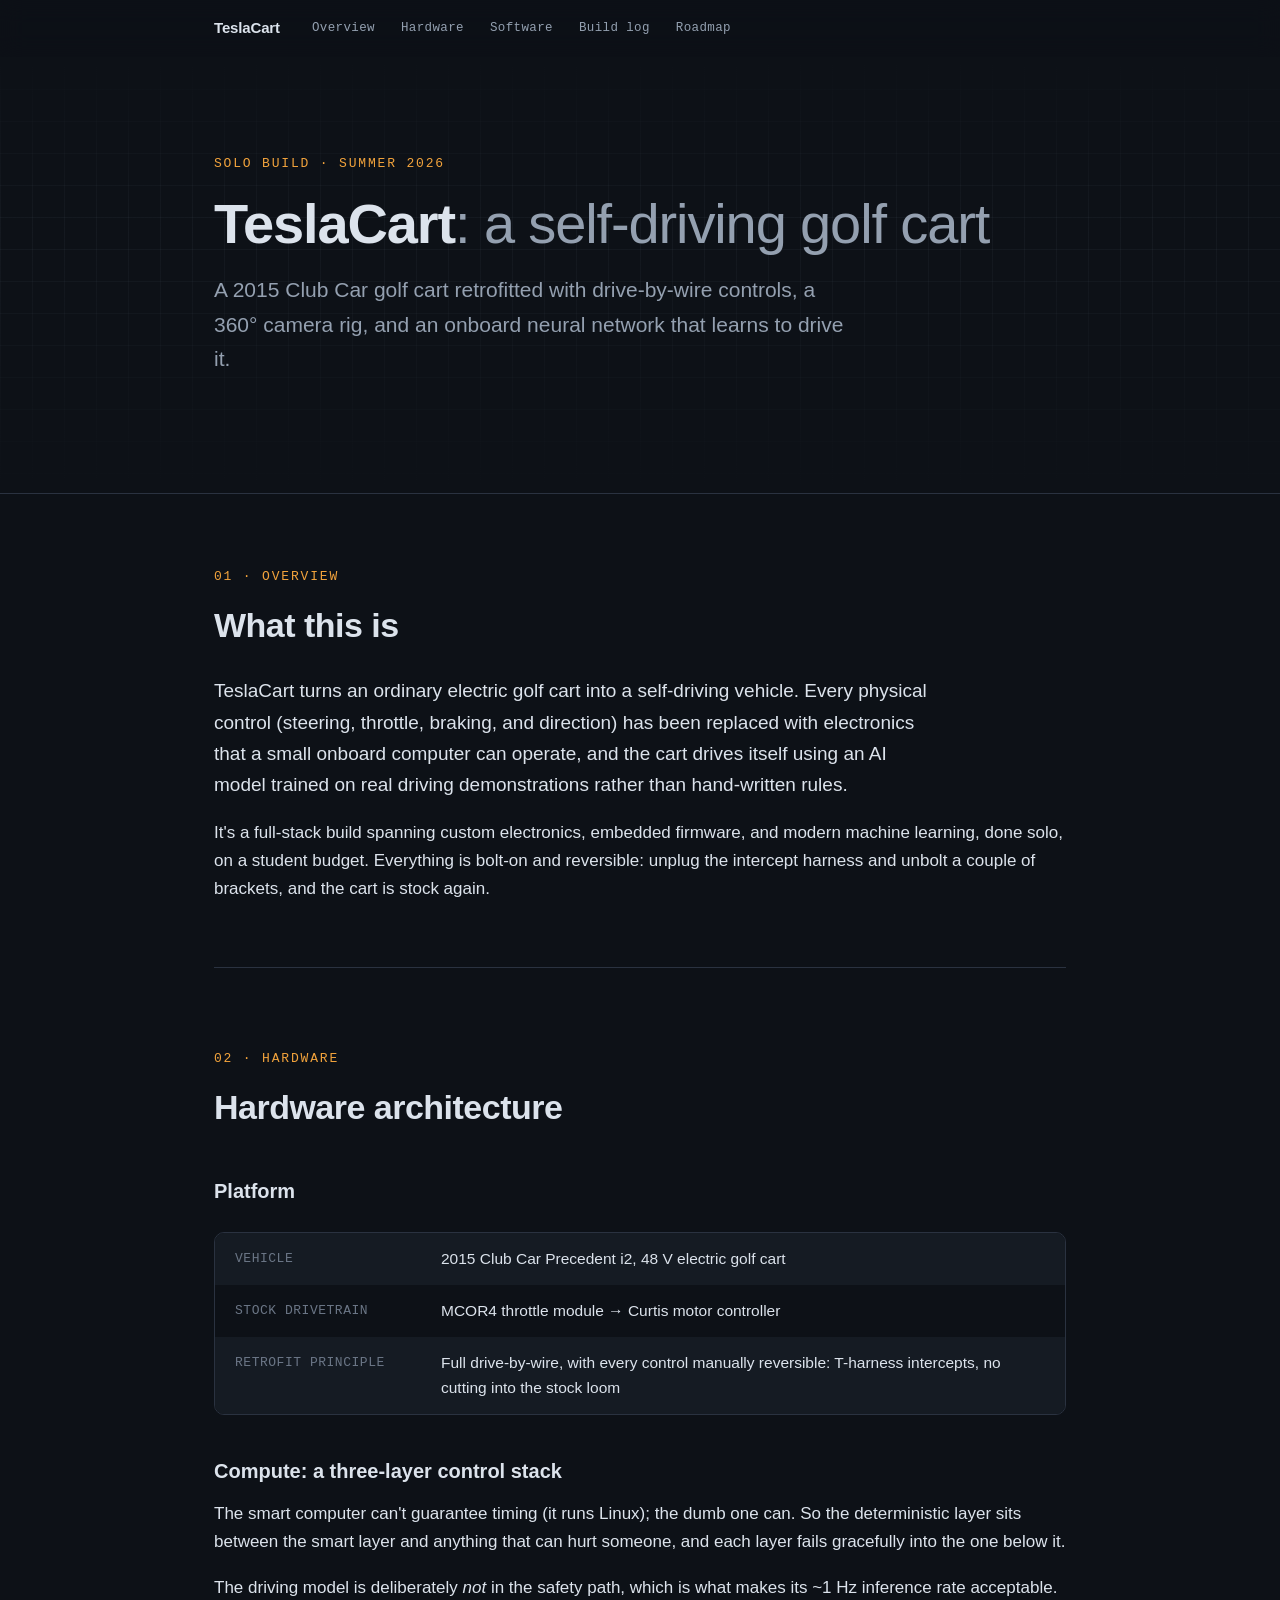
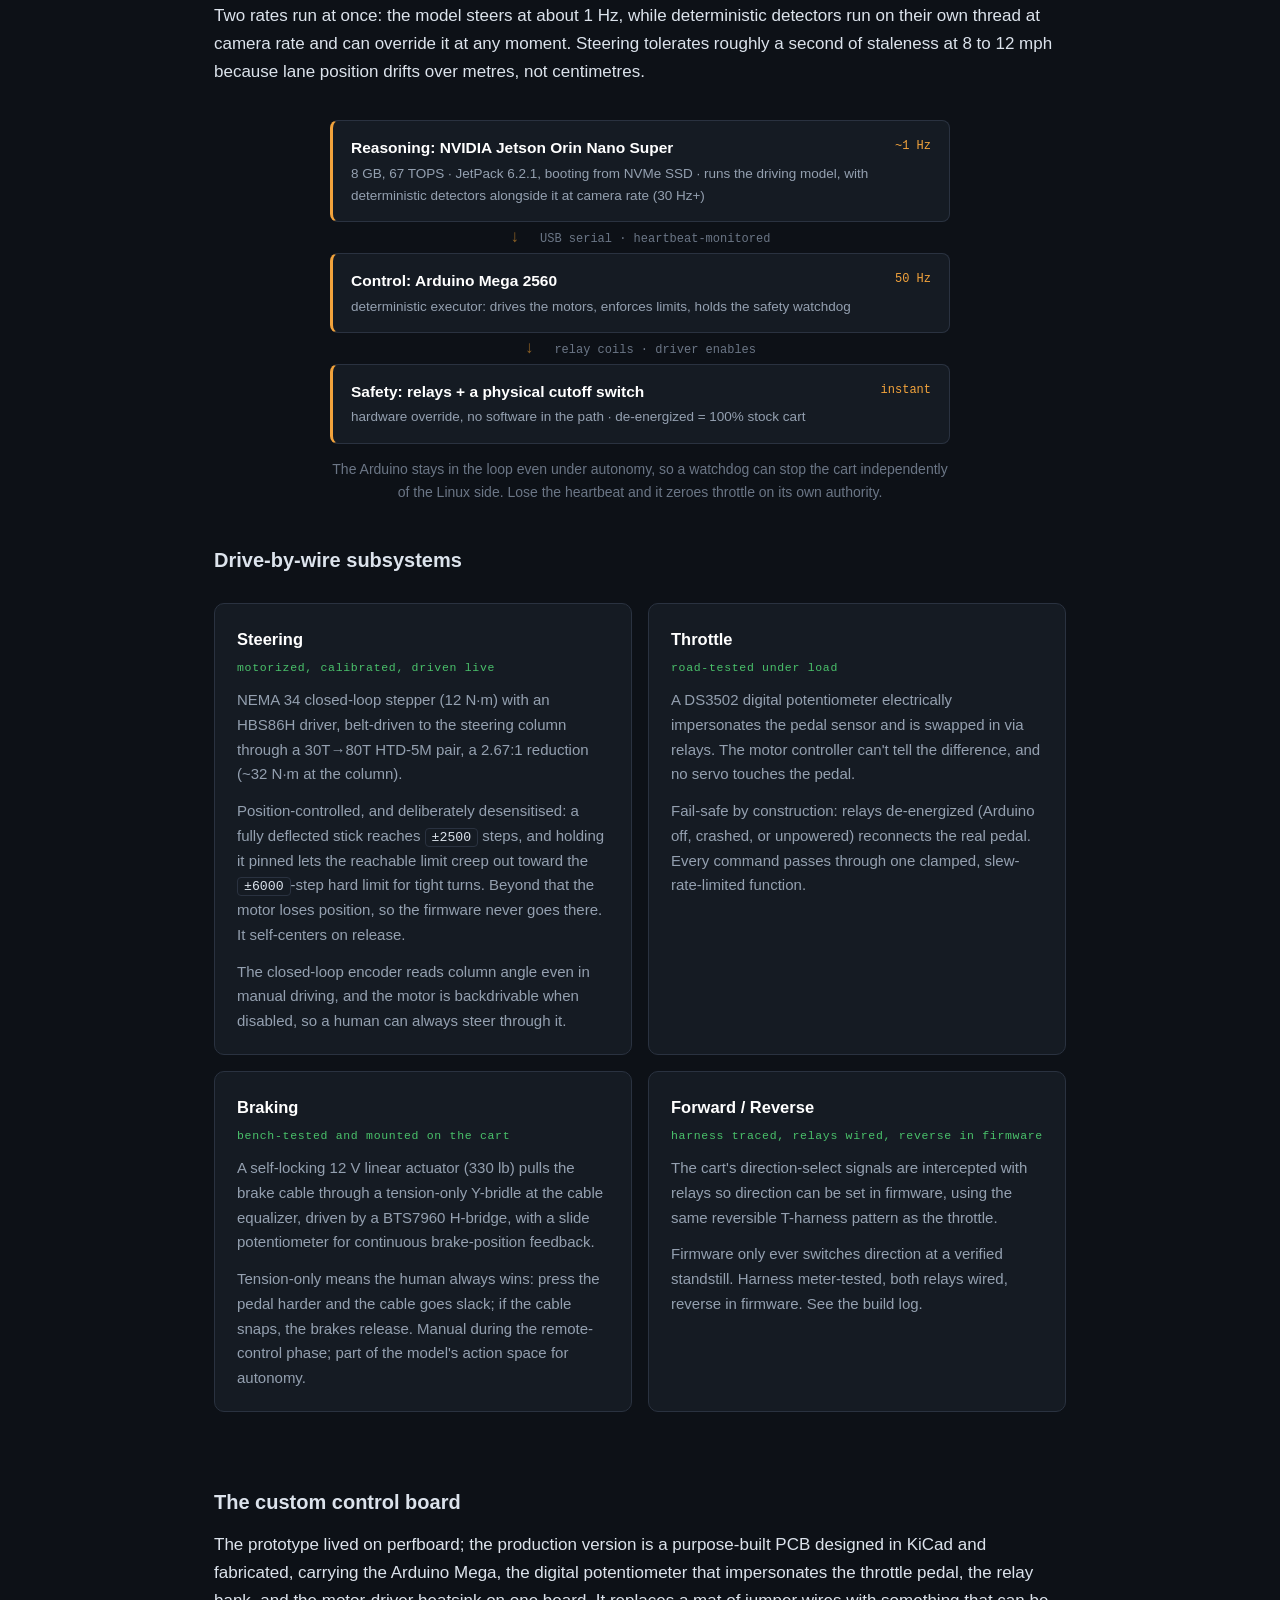
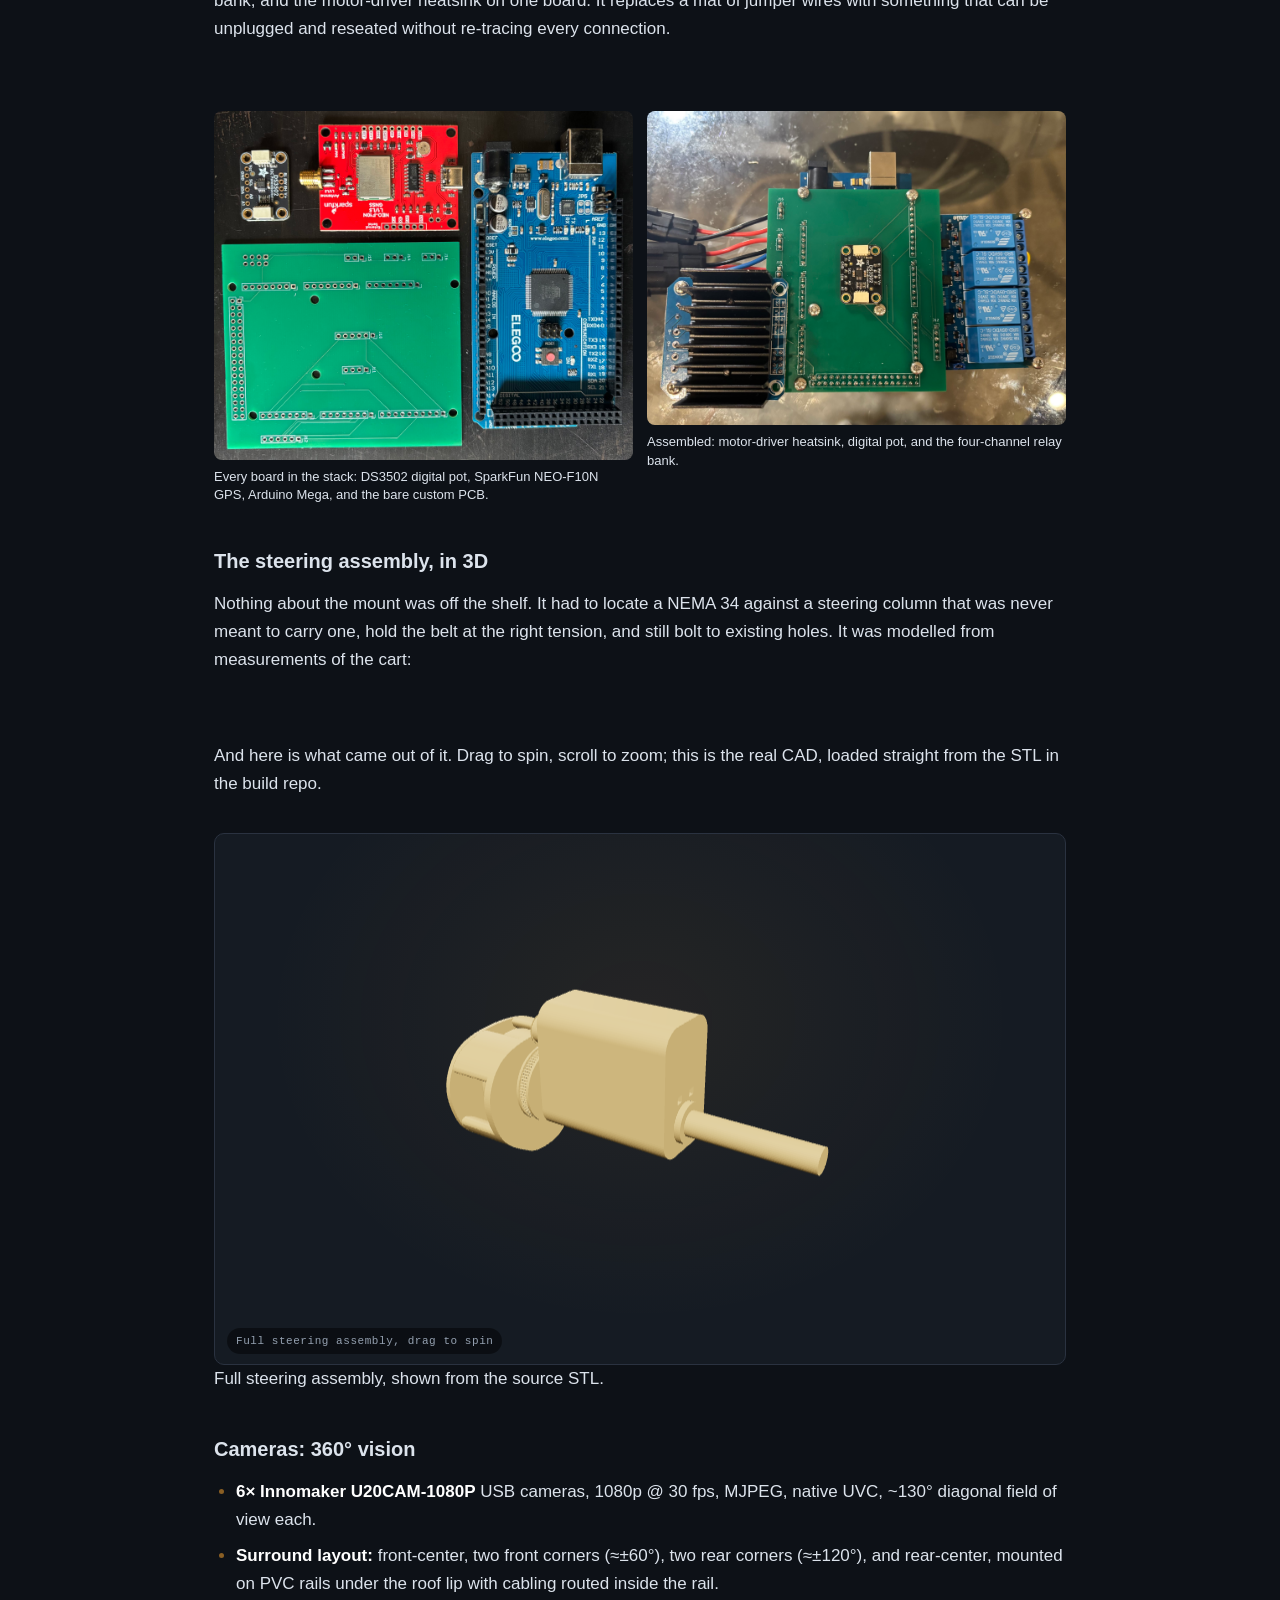
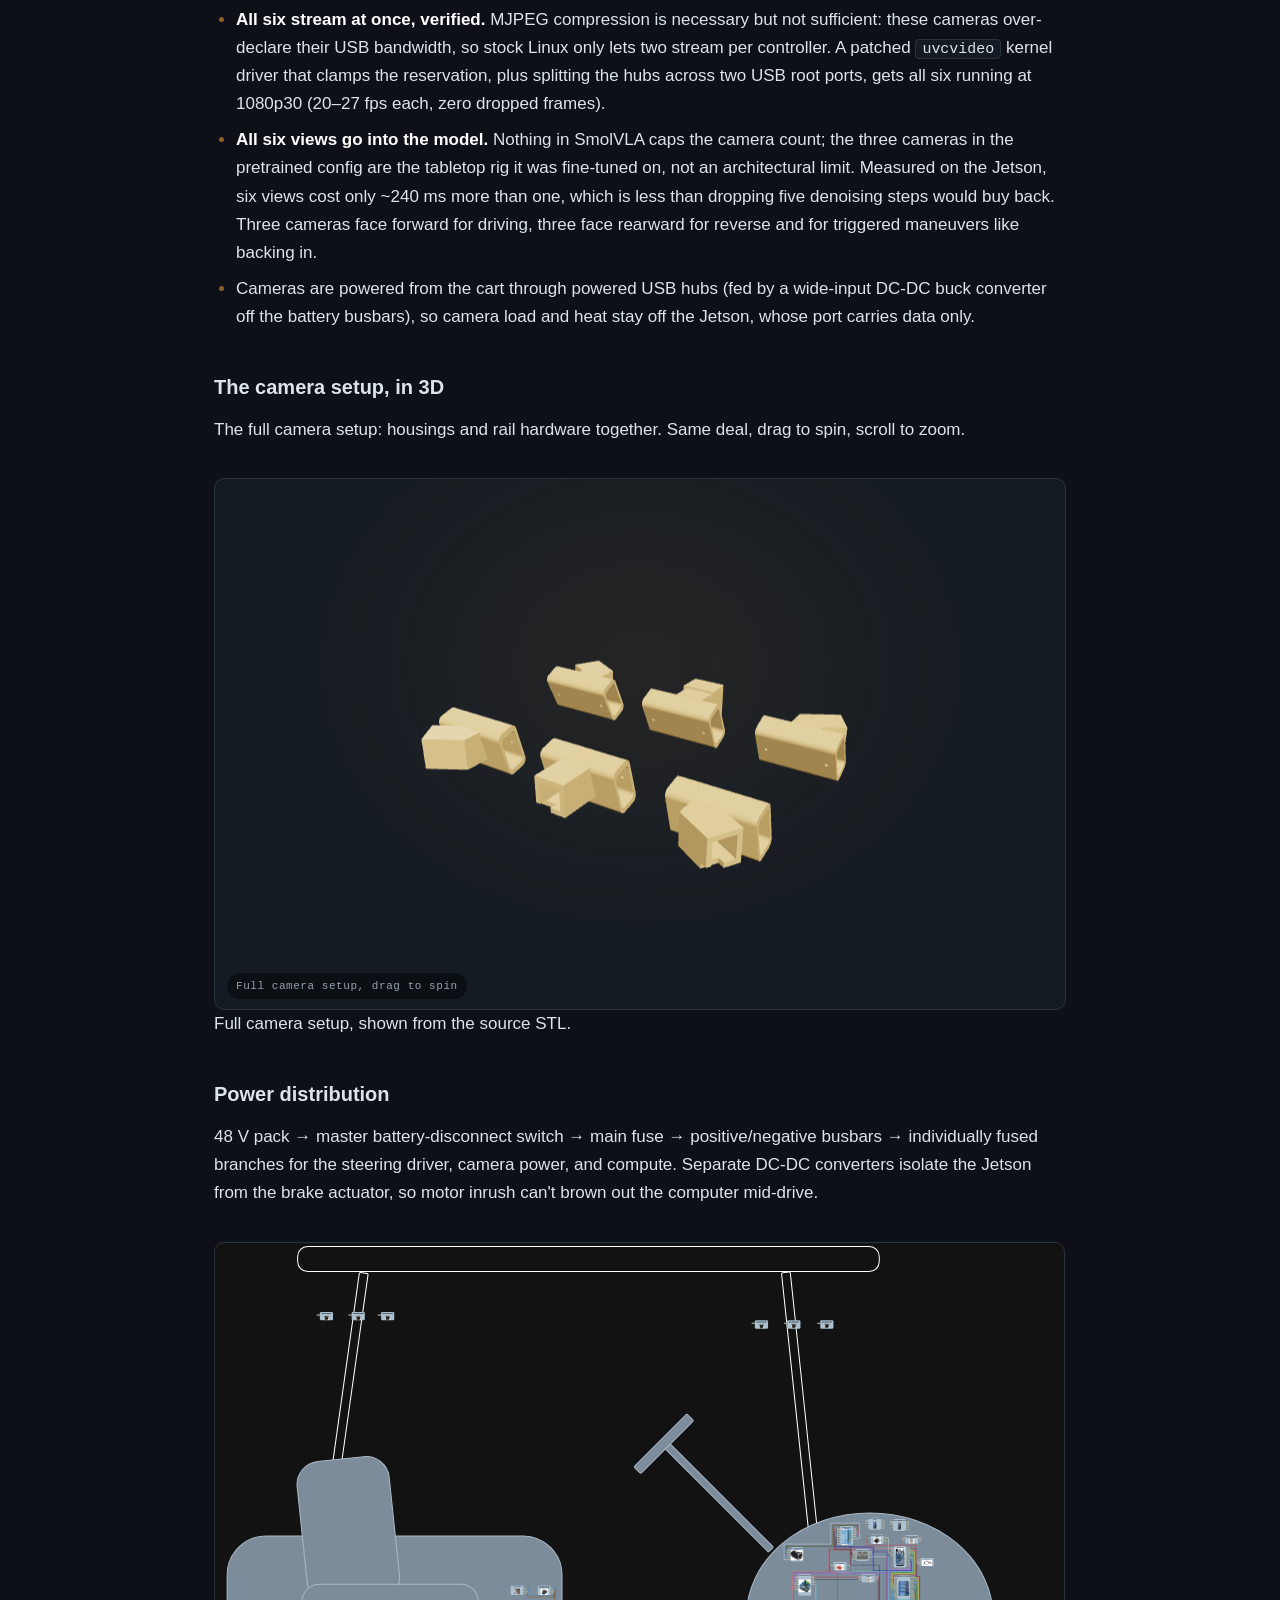
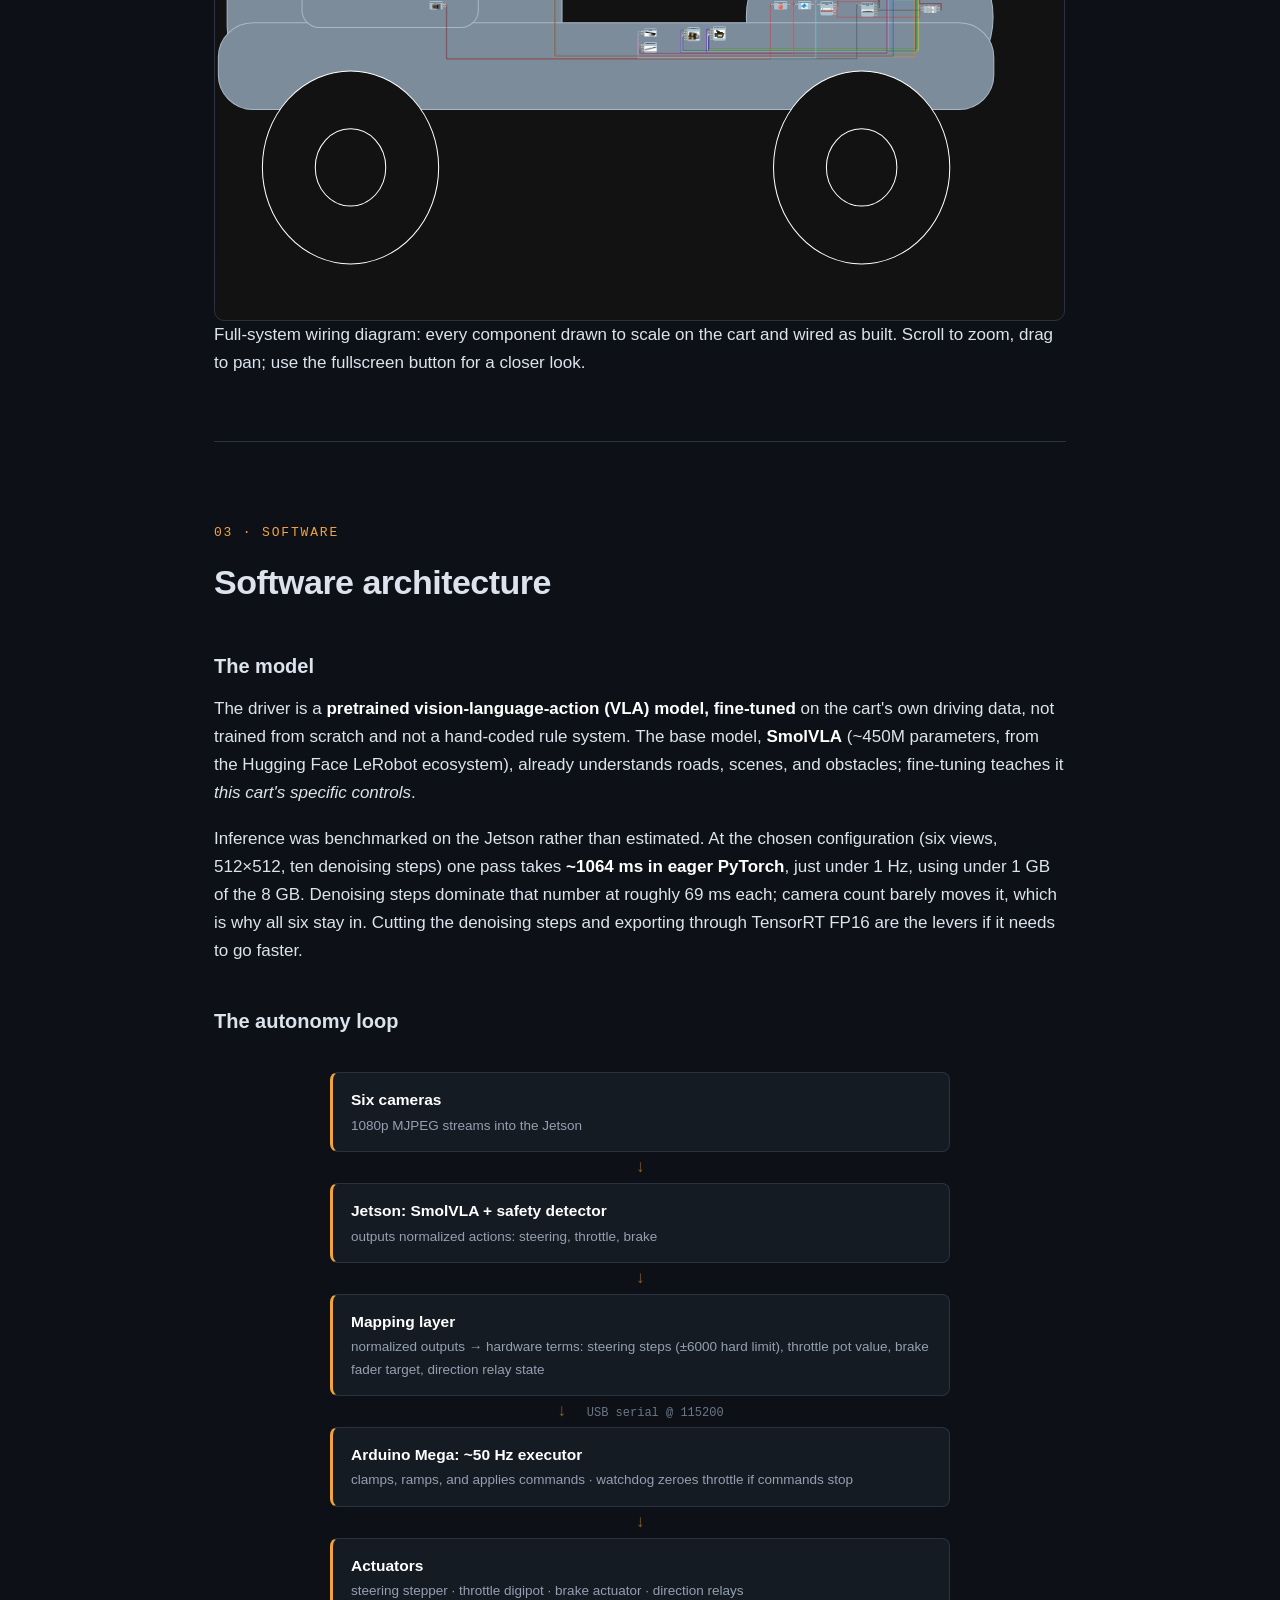
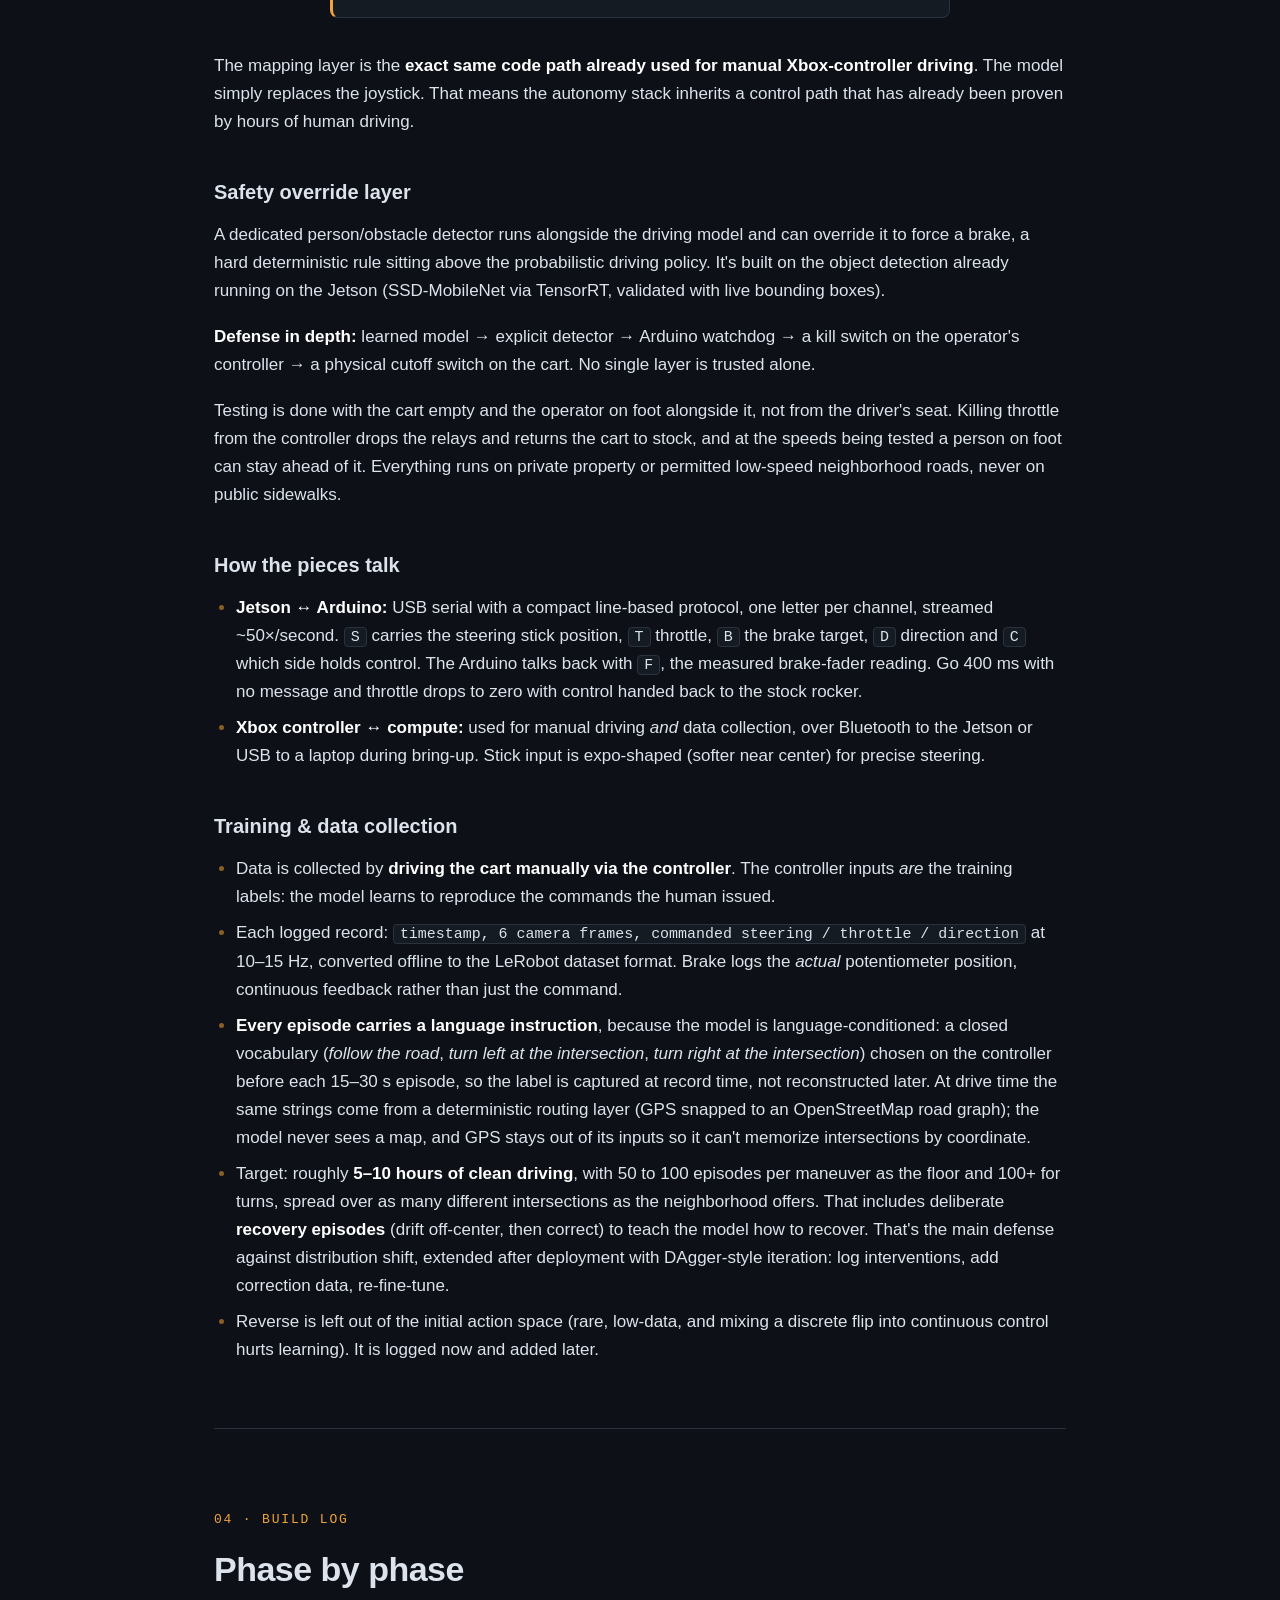
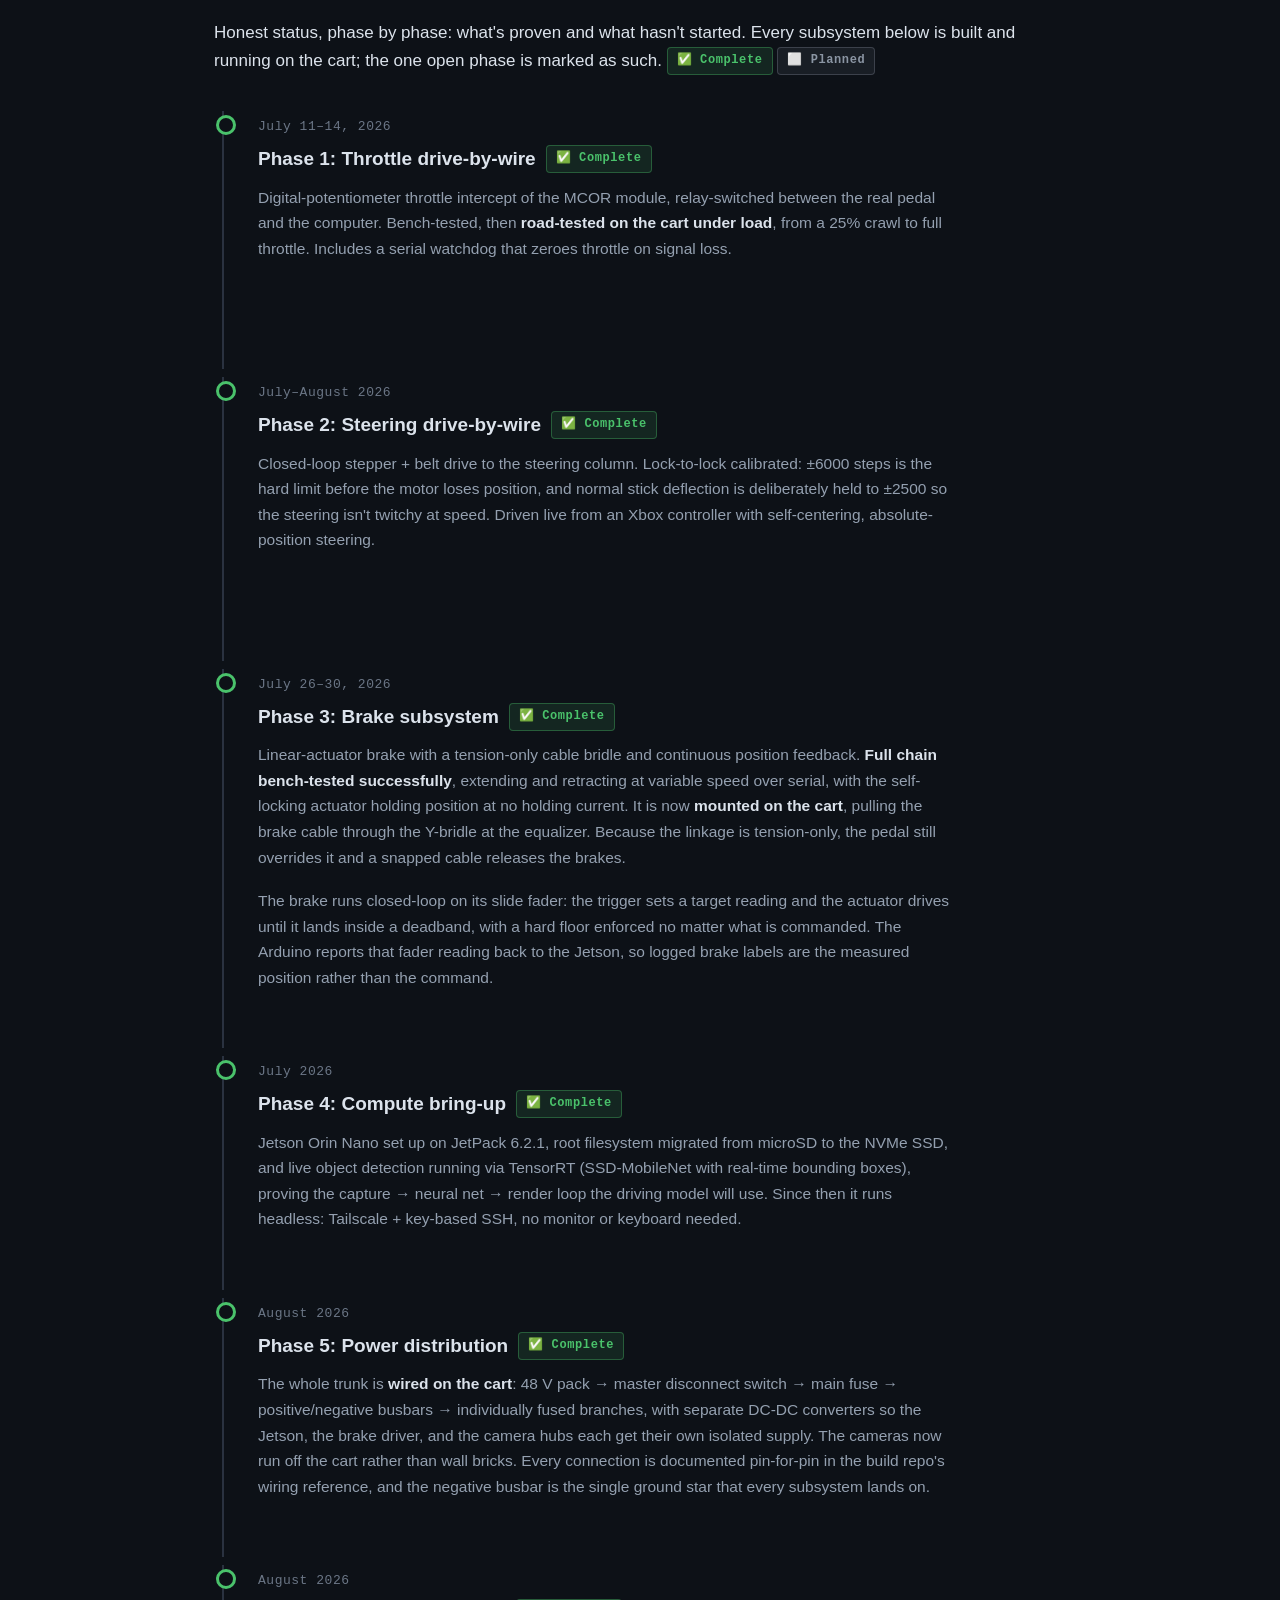
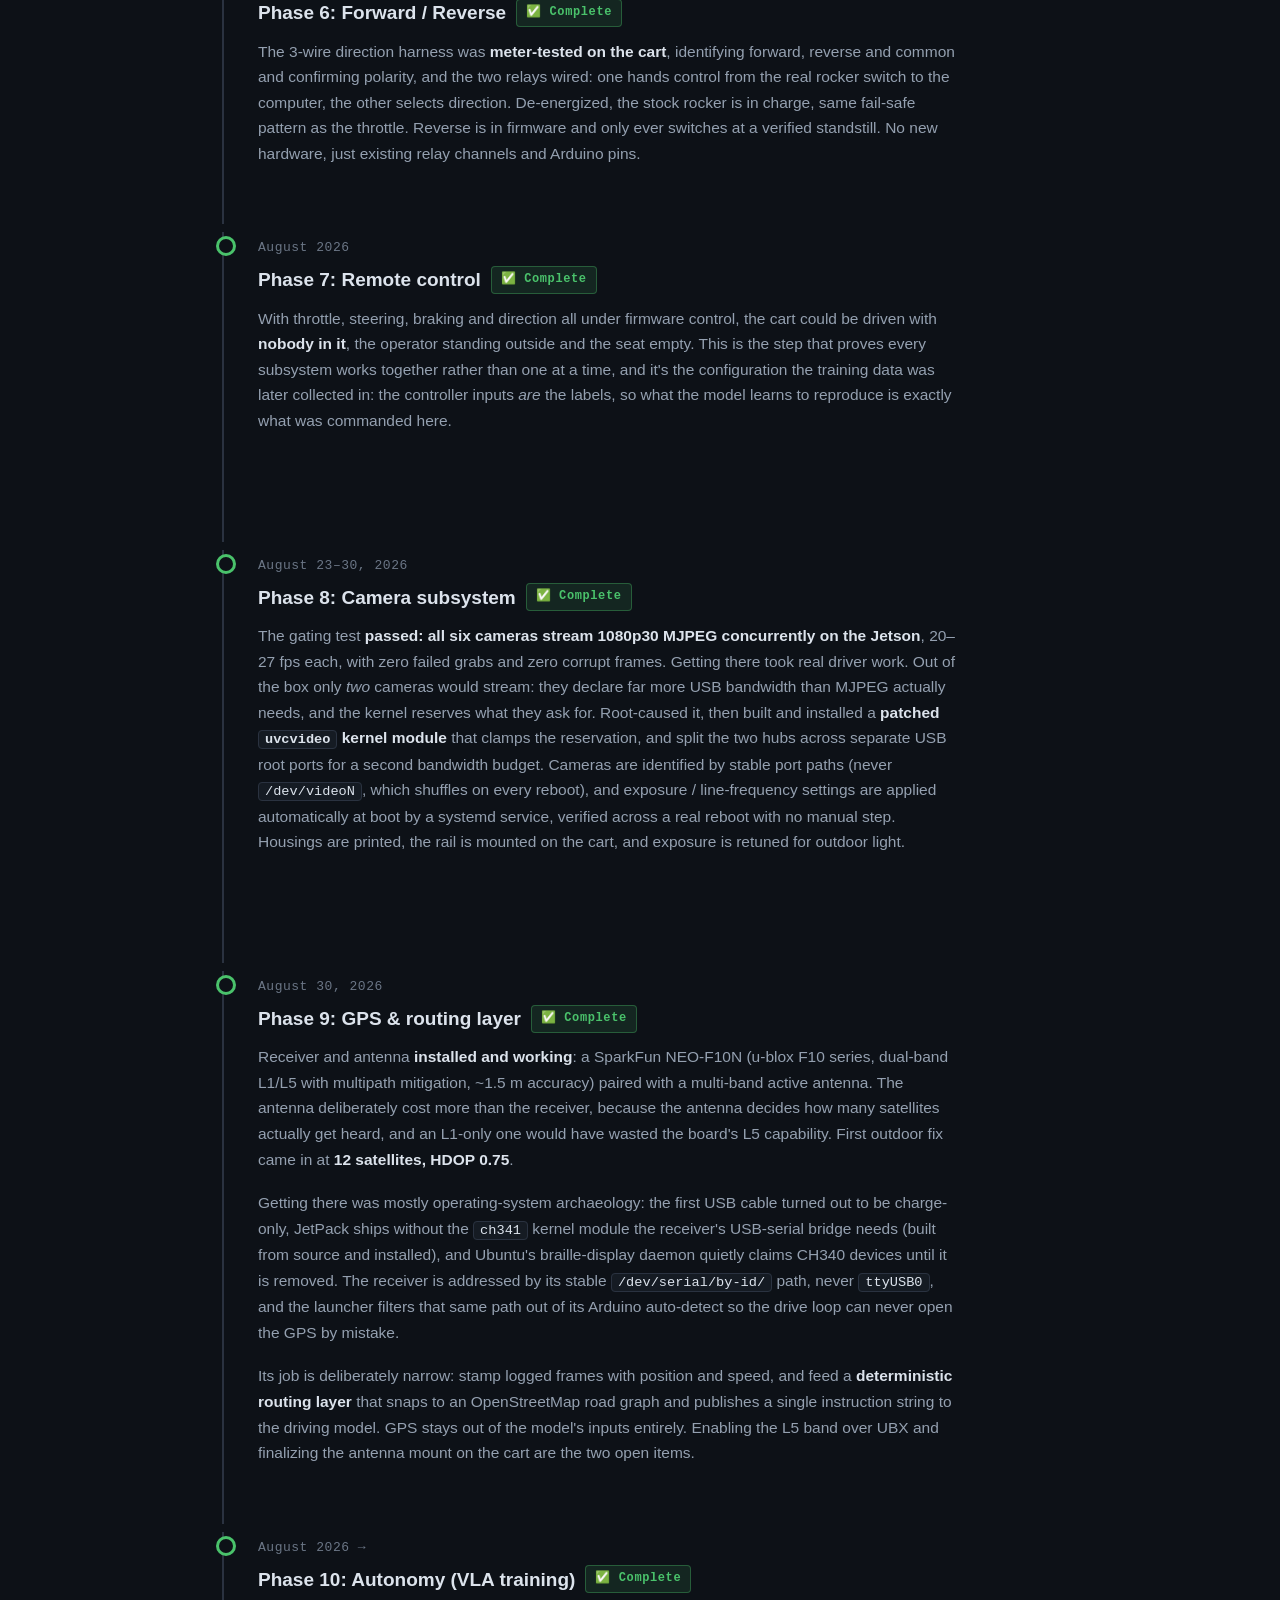
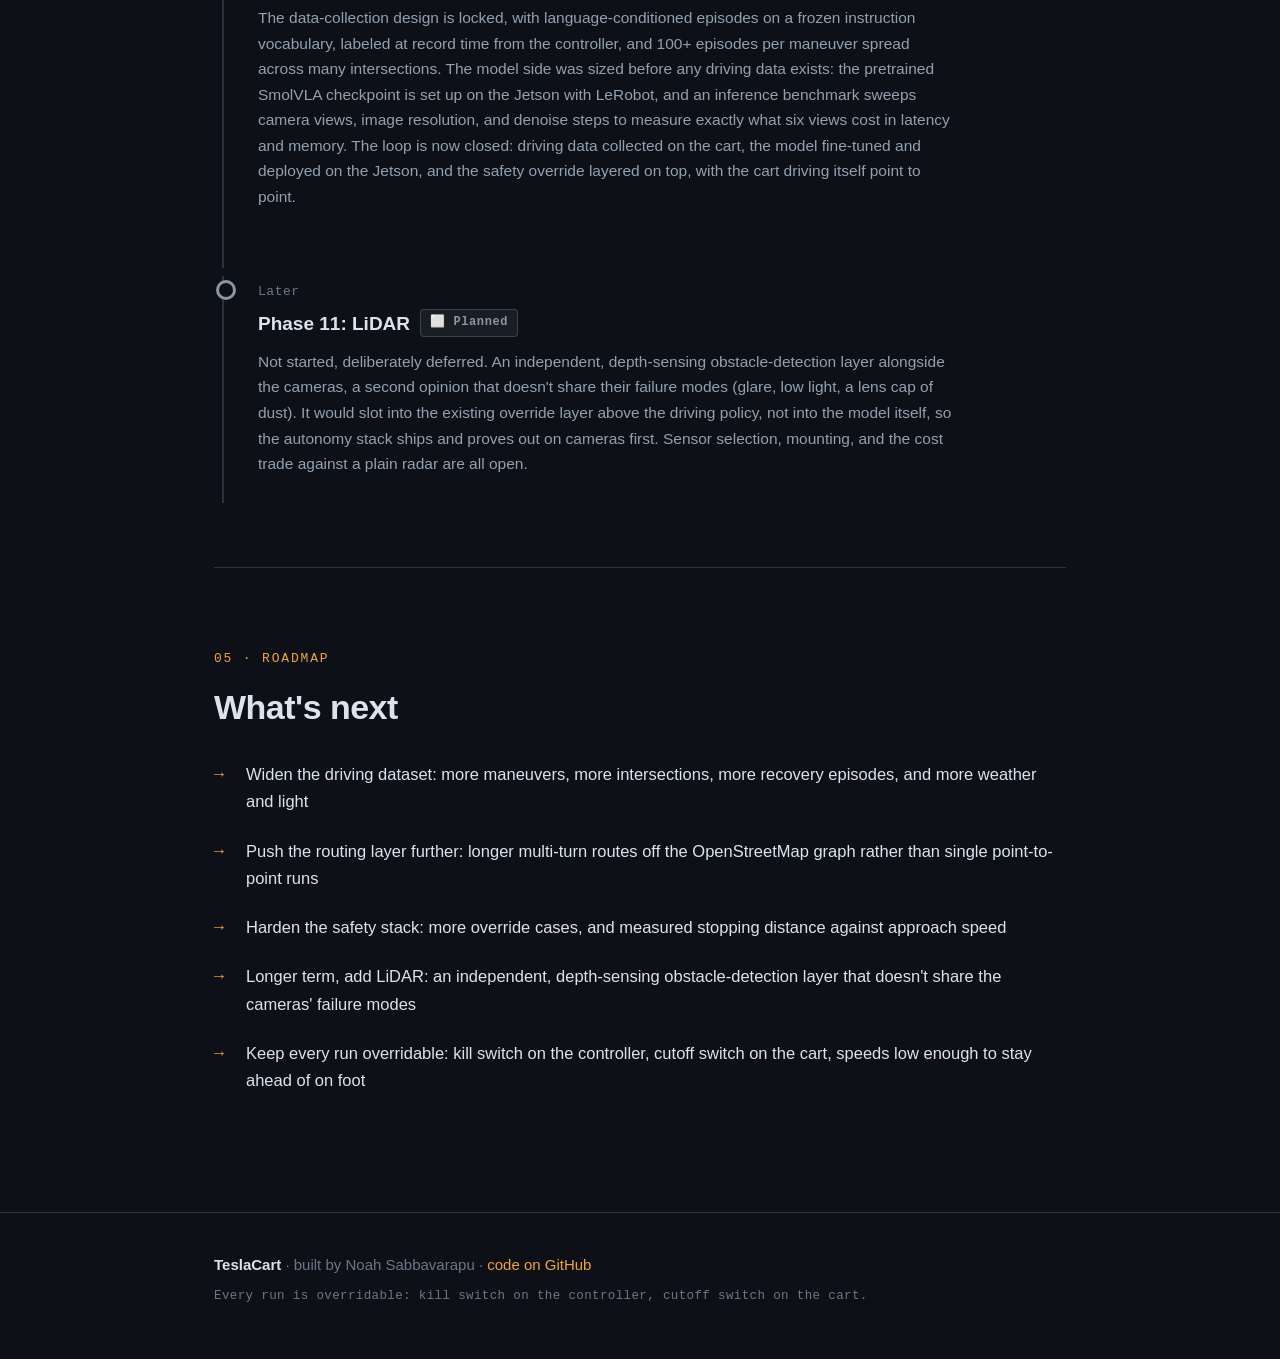
==== commit c080fb1d: "Update index.html" ====
--- a/index.html
+++ b/index.html
@@ -30,7 +30,9 @@
       <a href="#build-log" data-sec="build-log">Build log</a>
       <a href="#next"      data-sec="next">Roadmap</a>
     </div>
+    <!-- Code link, hidden until the build repo is public. Restore by uncommenting:
     <a class="snav-repo" href="https://github.com/NoahSabb/TeslaCart">Code</a>
+    -->
   </div>
 </nav>
 
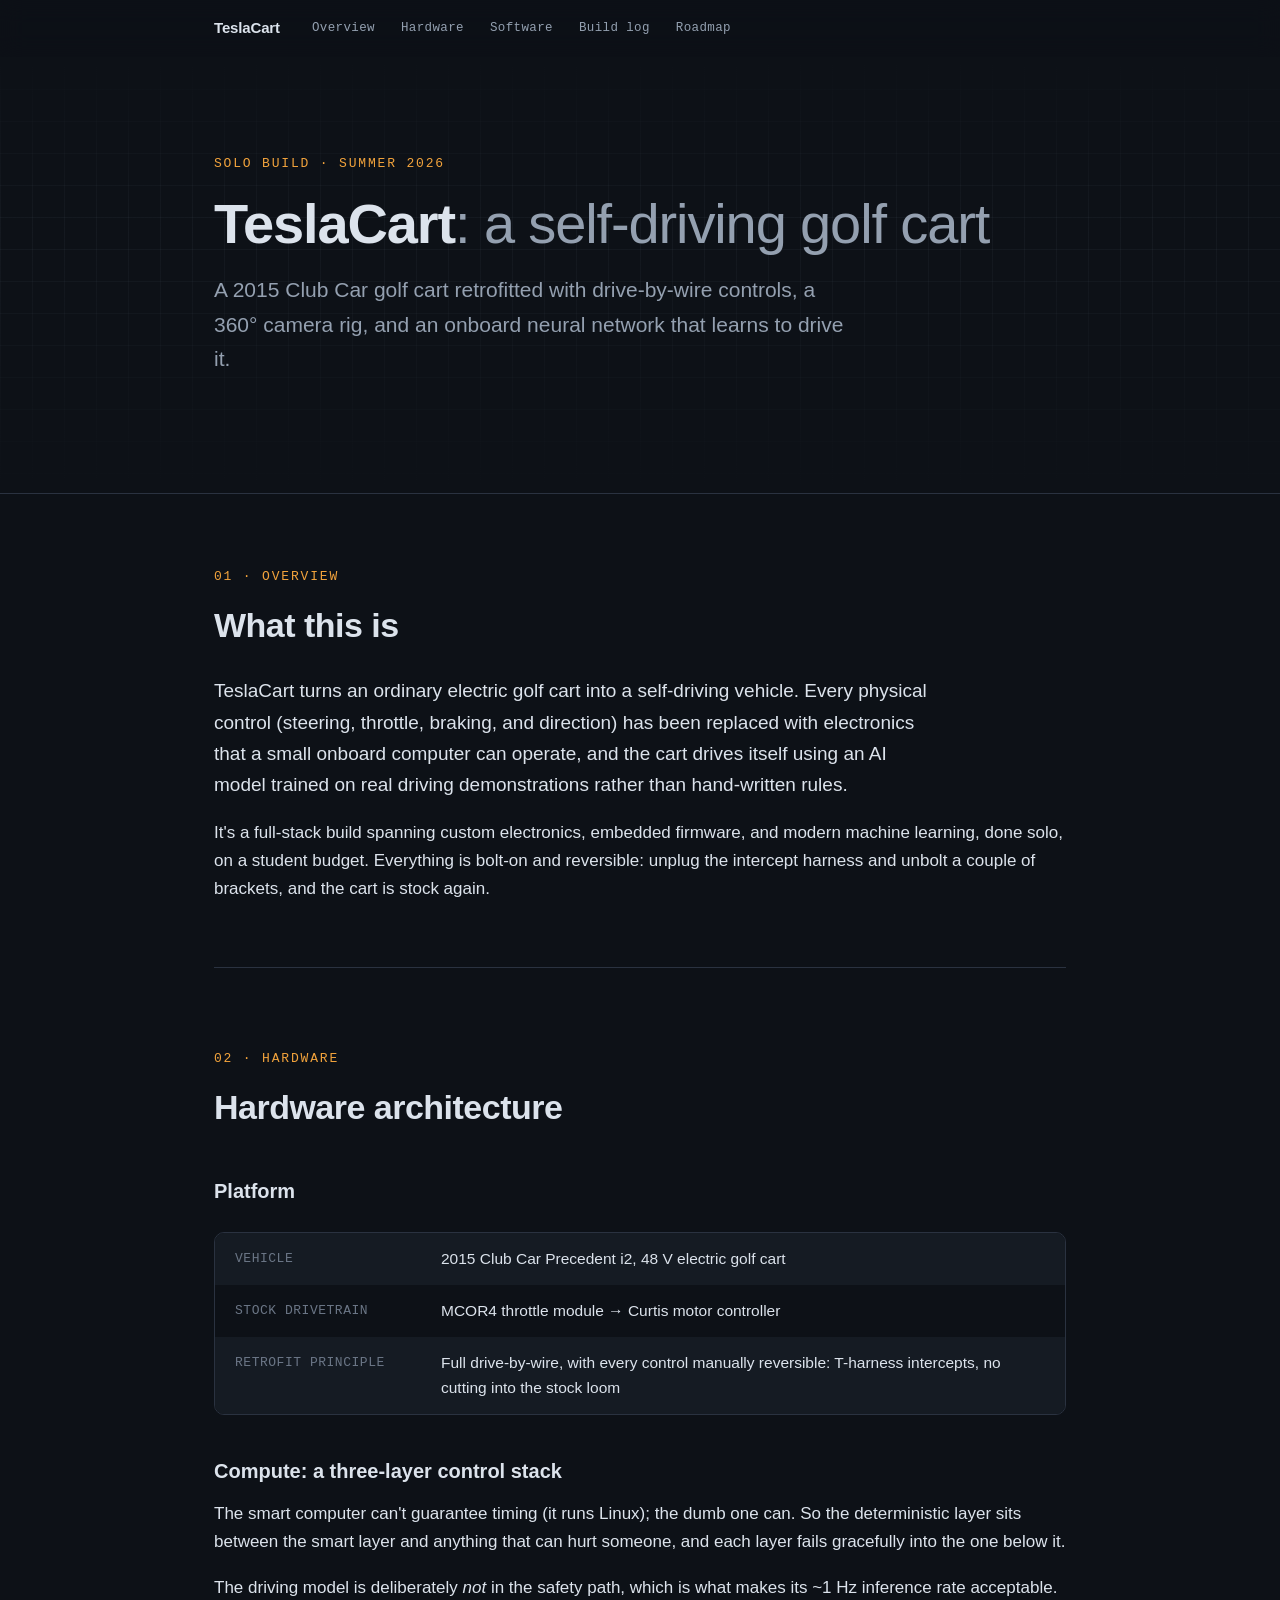
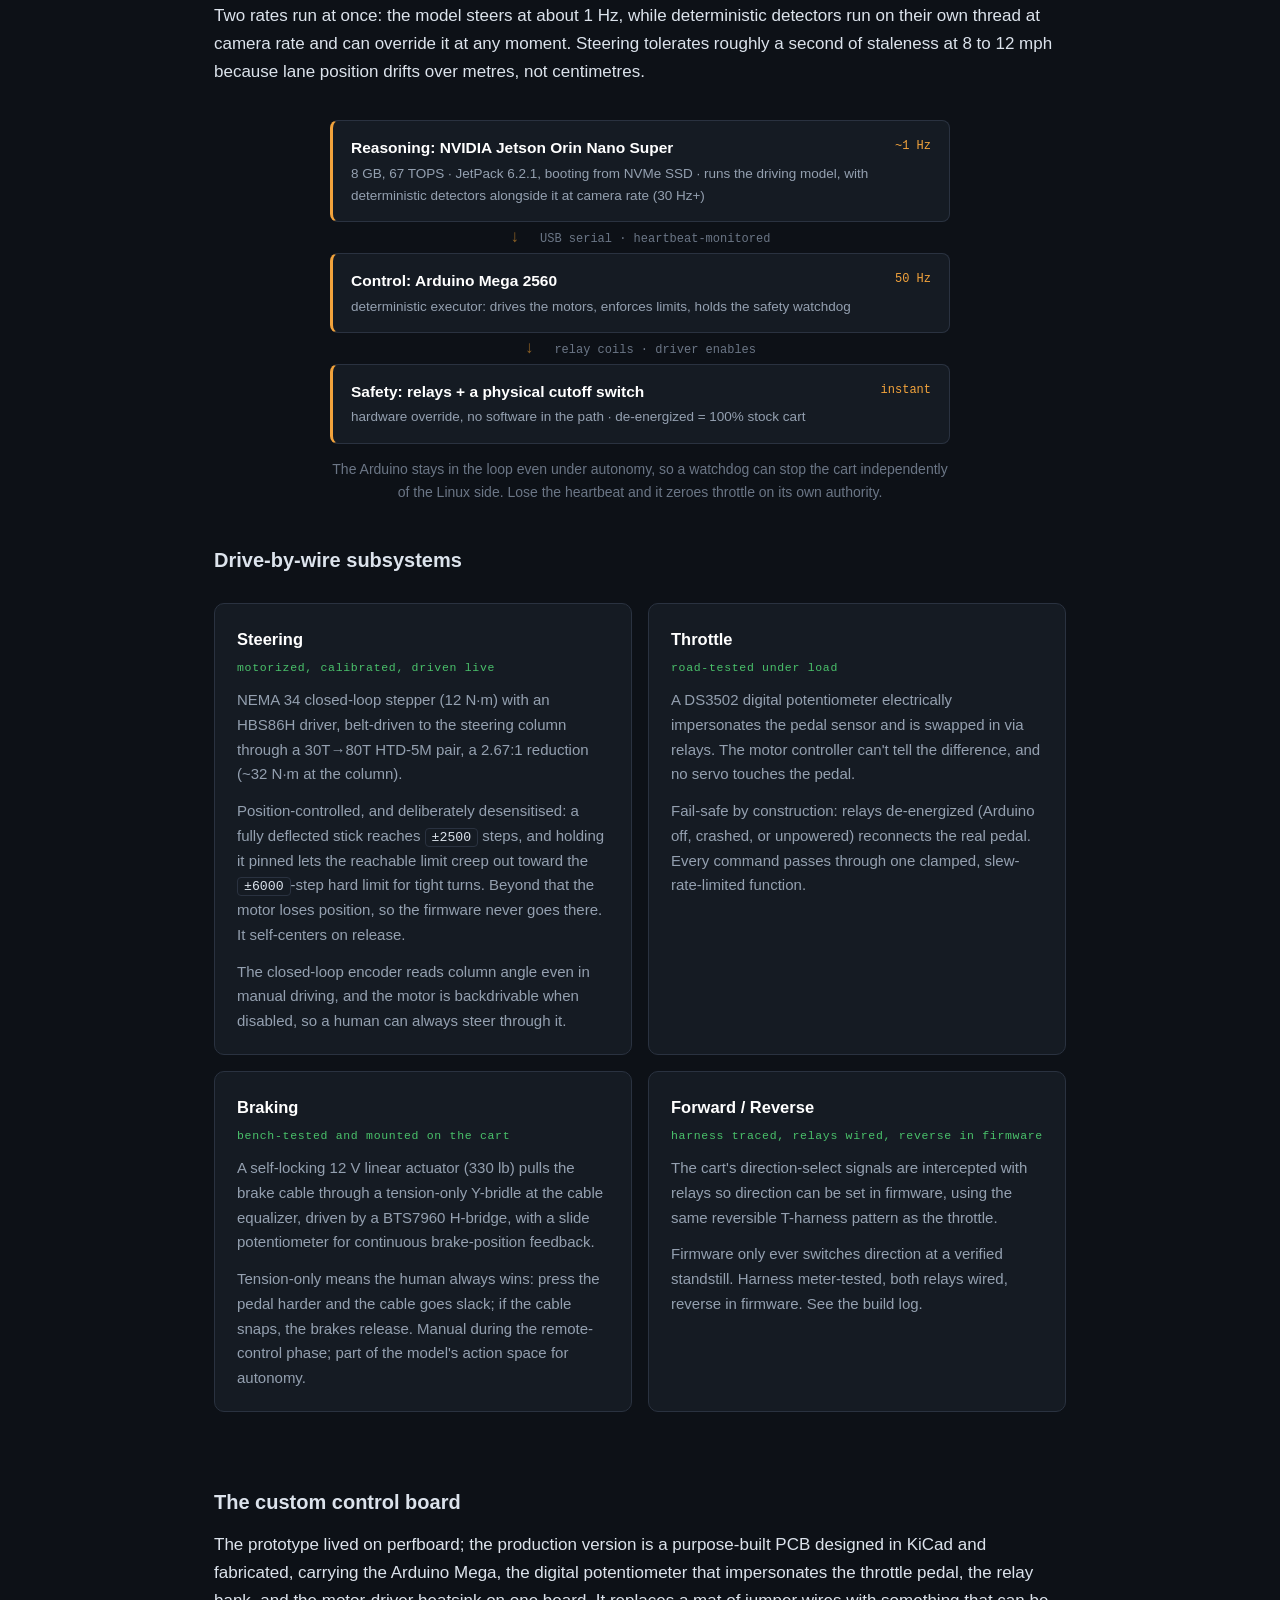
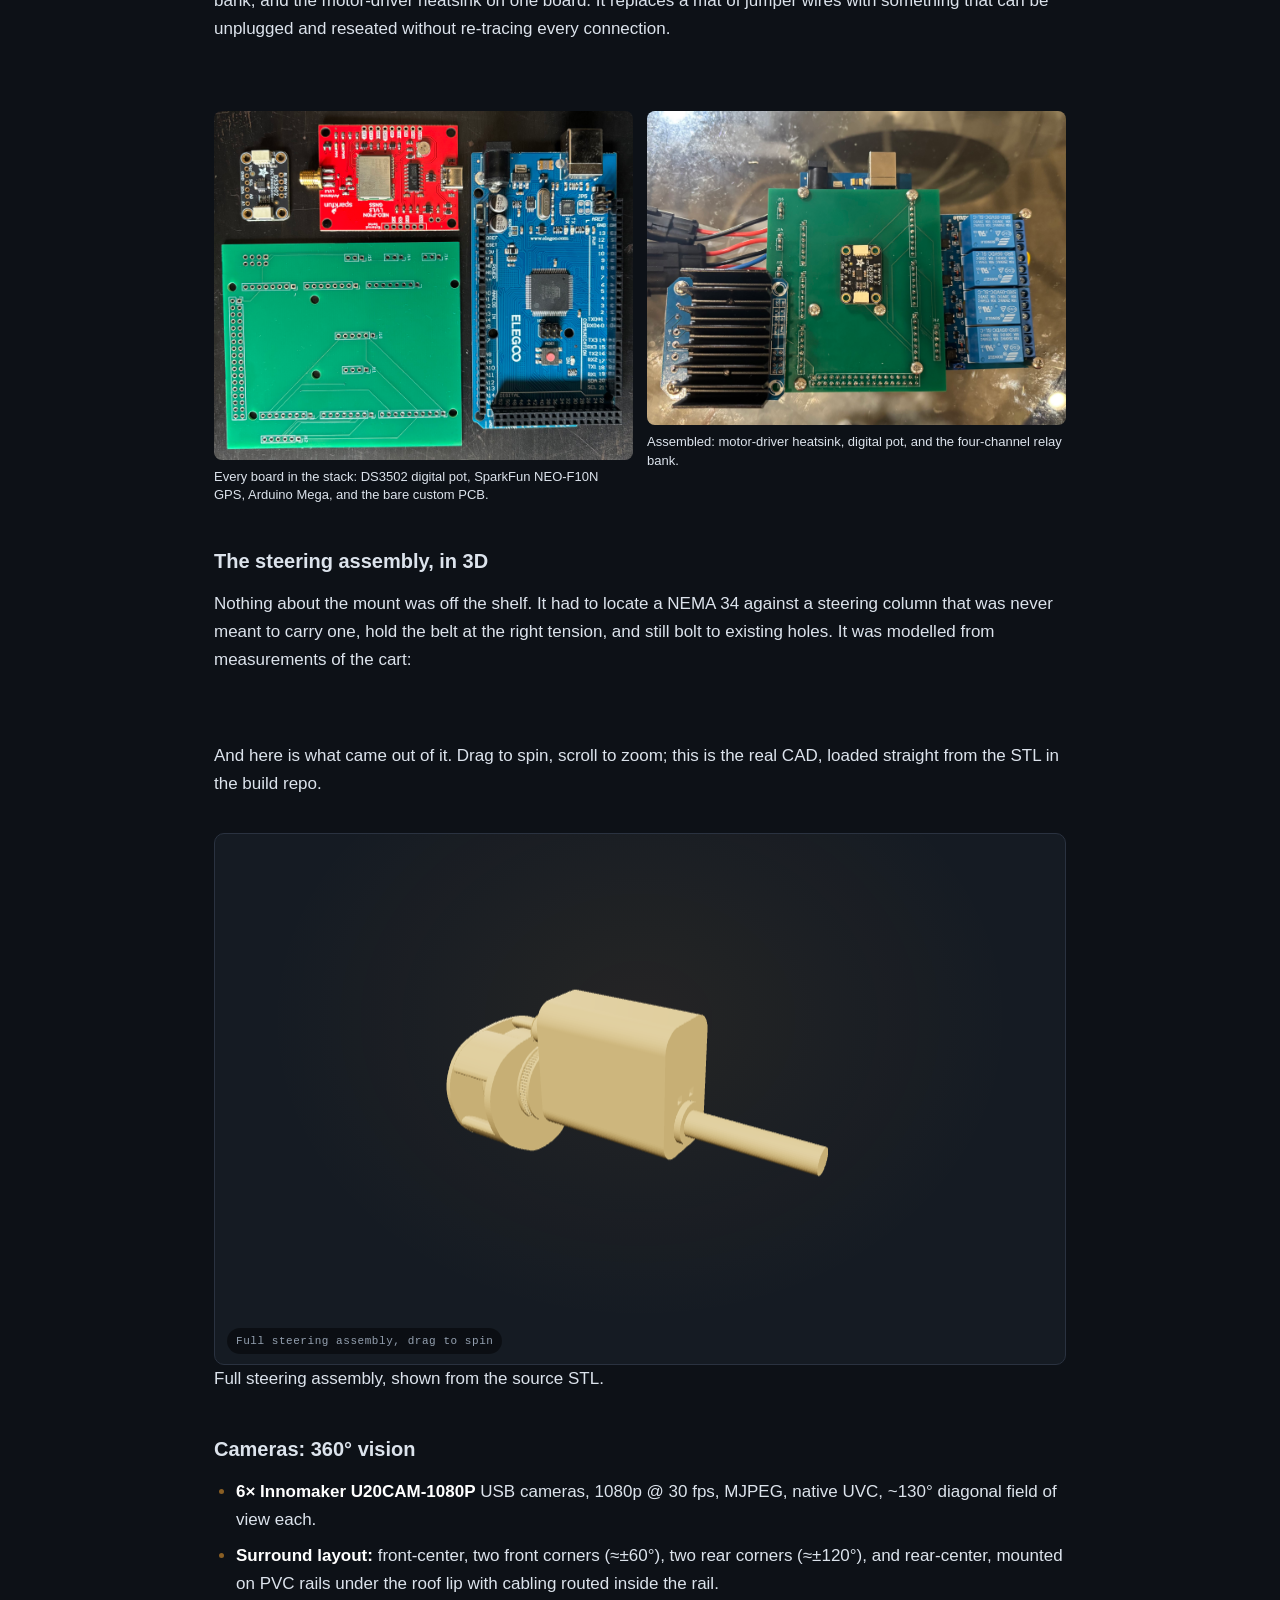
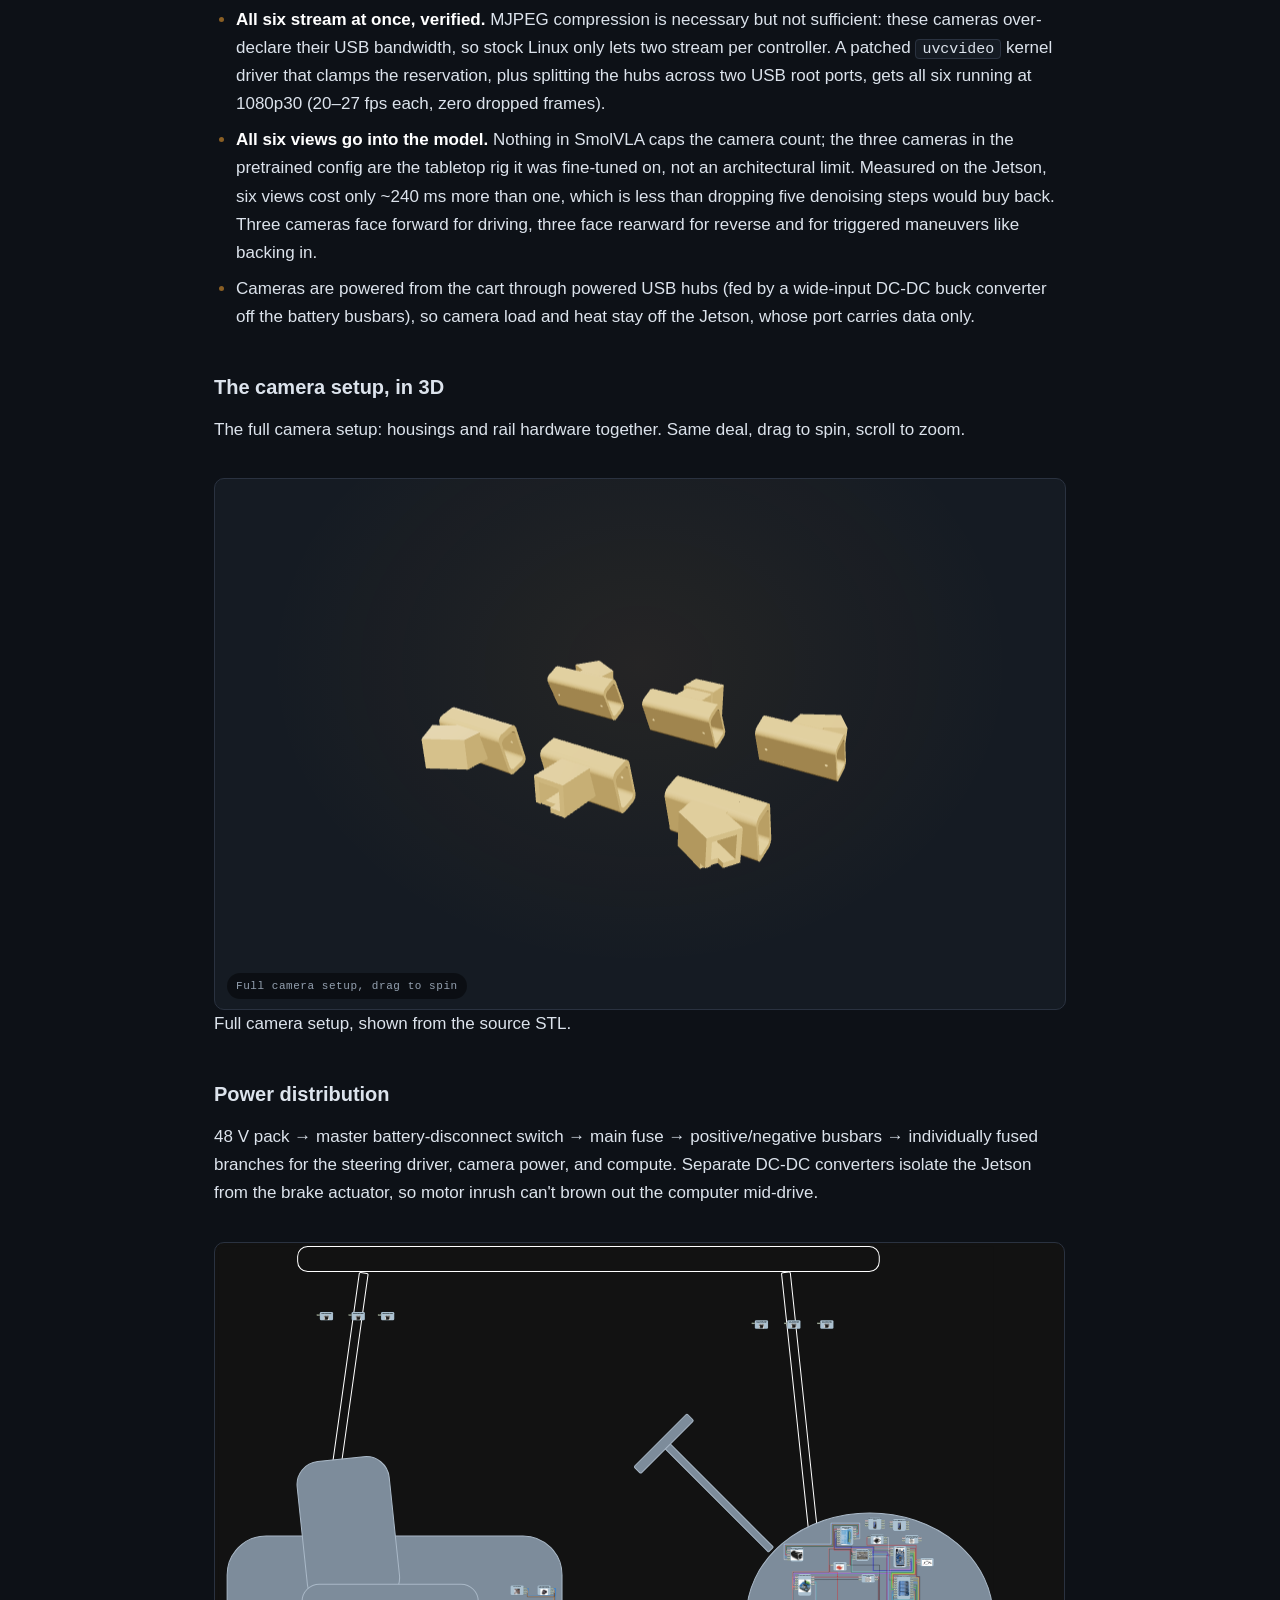
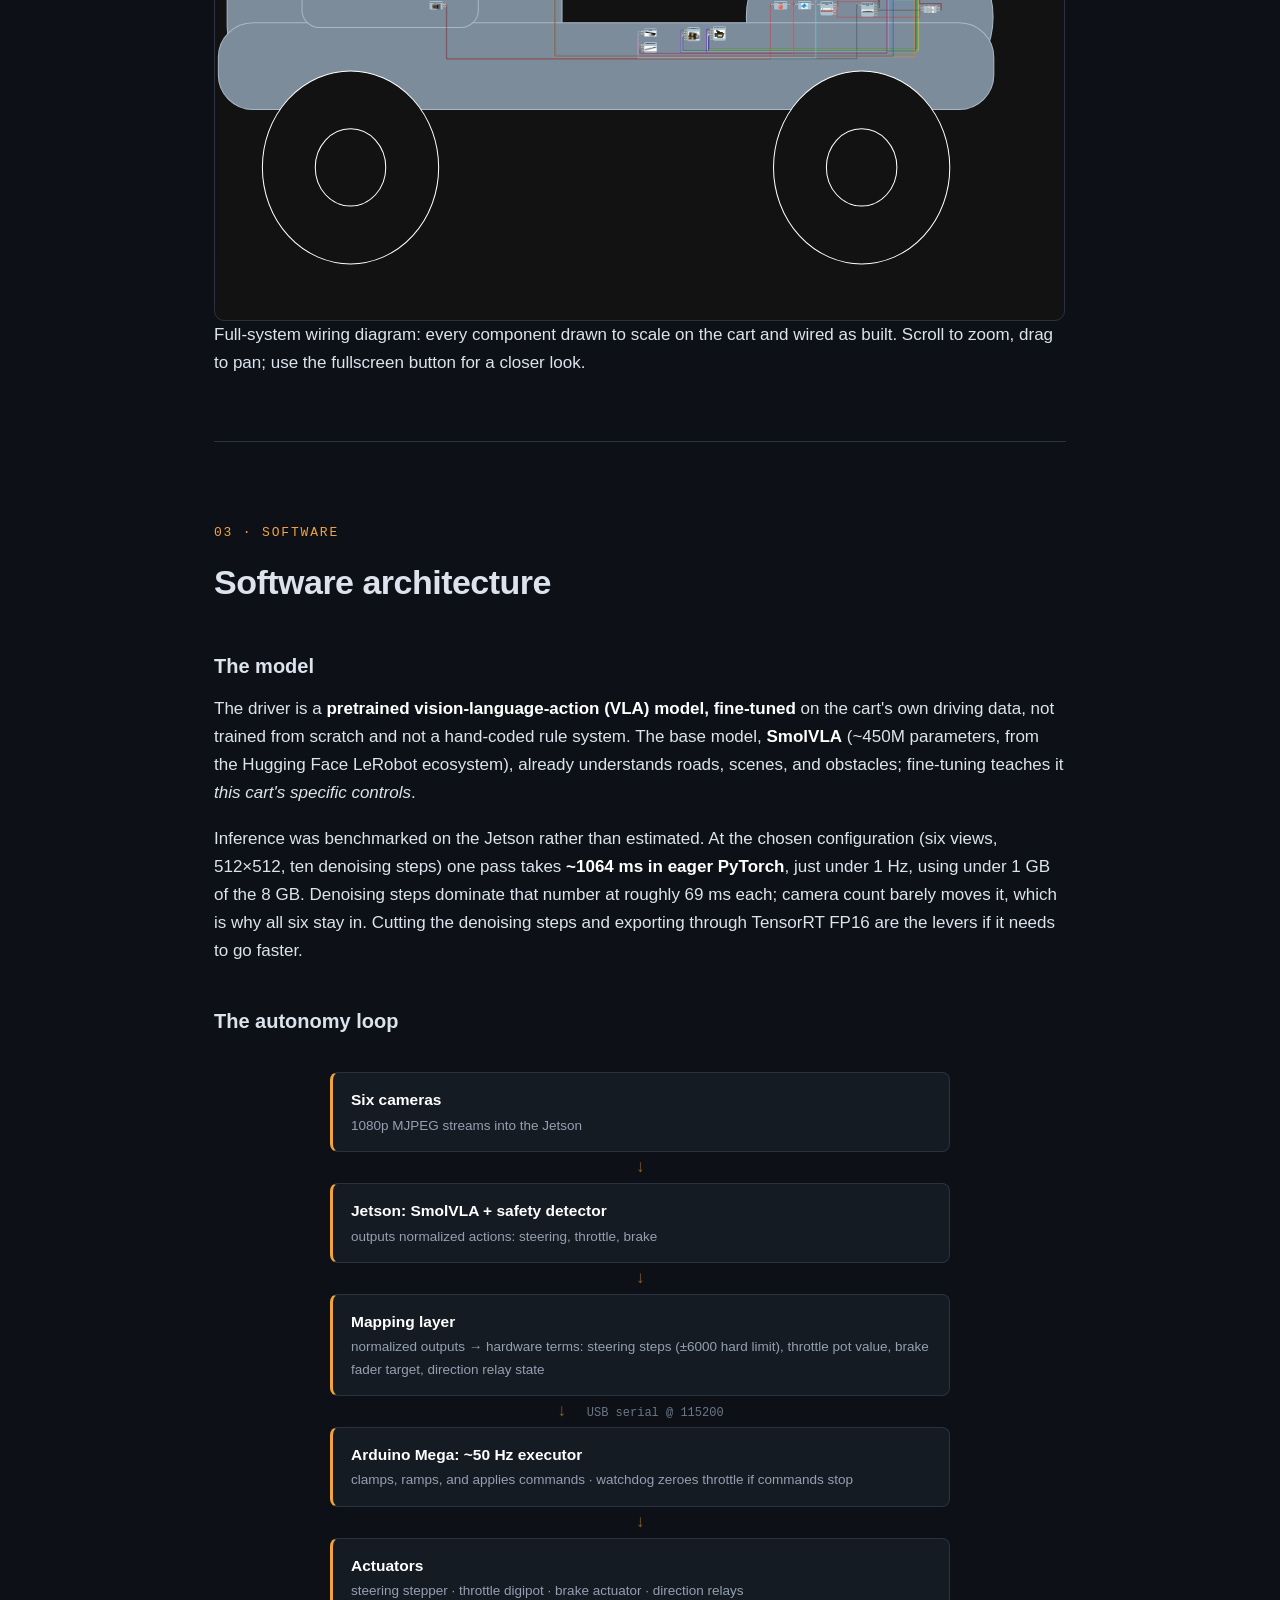
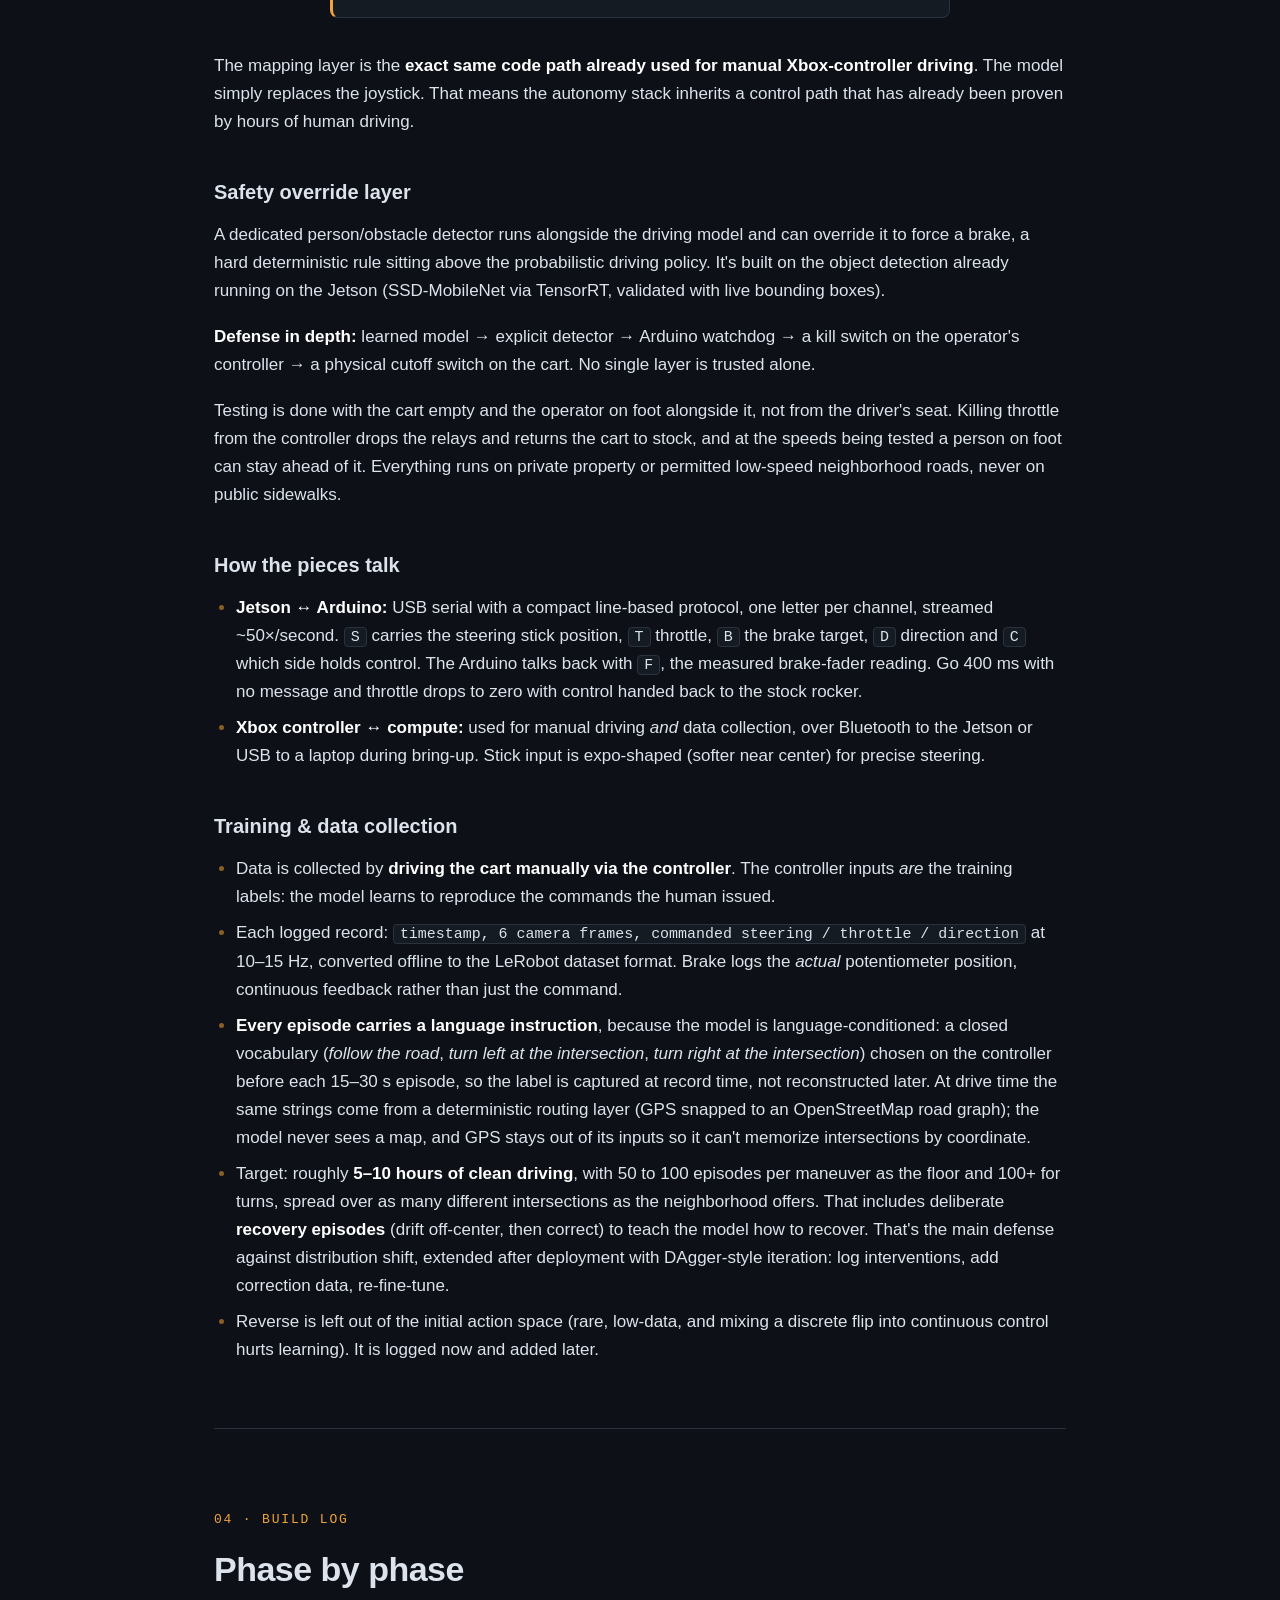
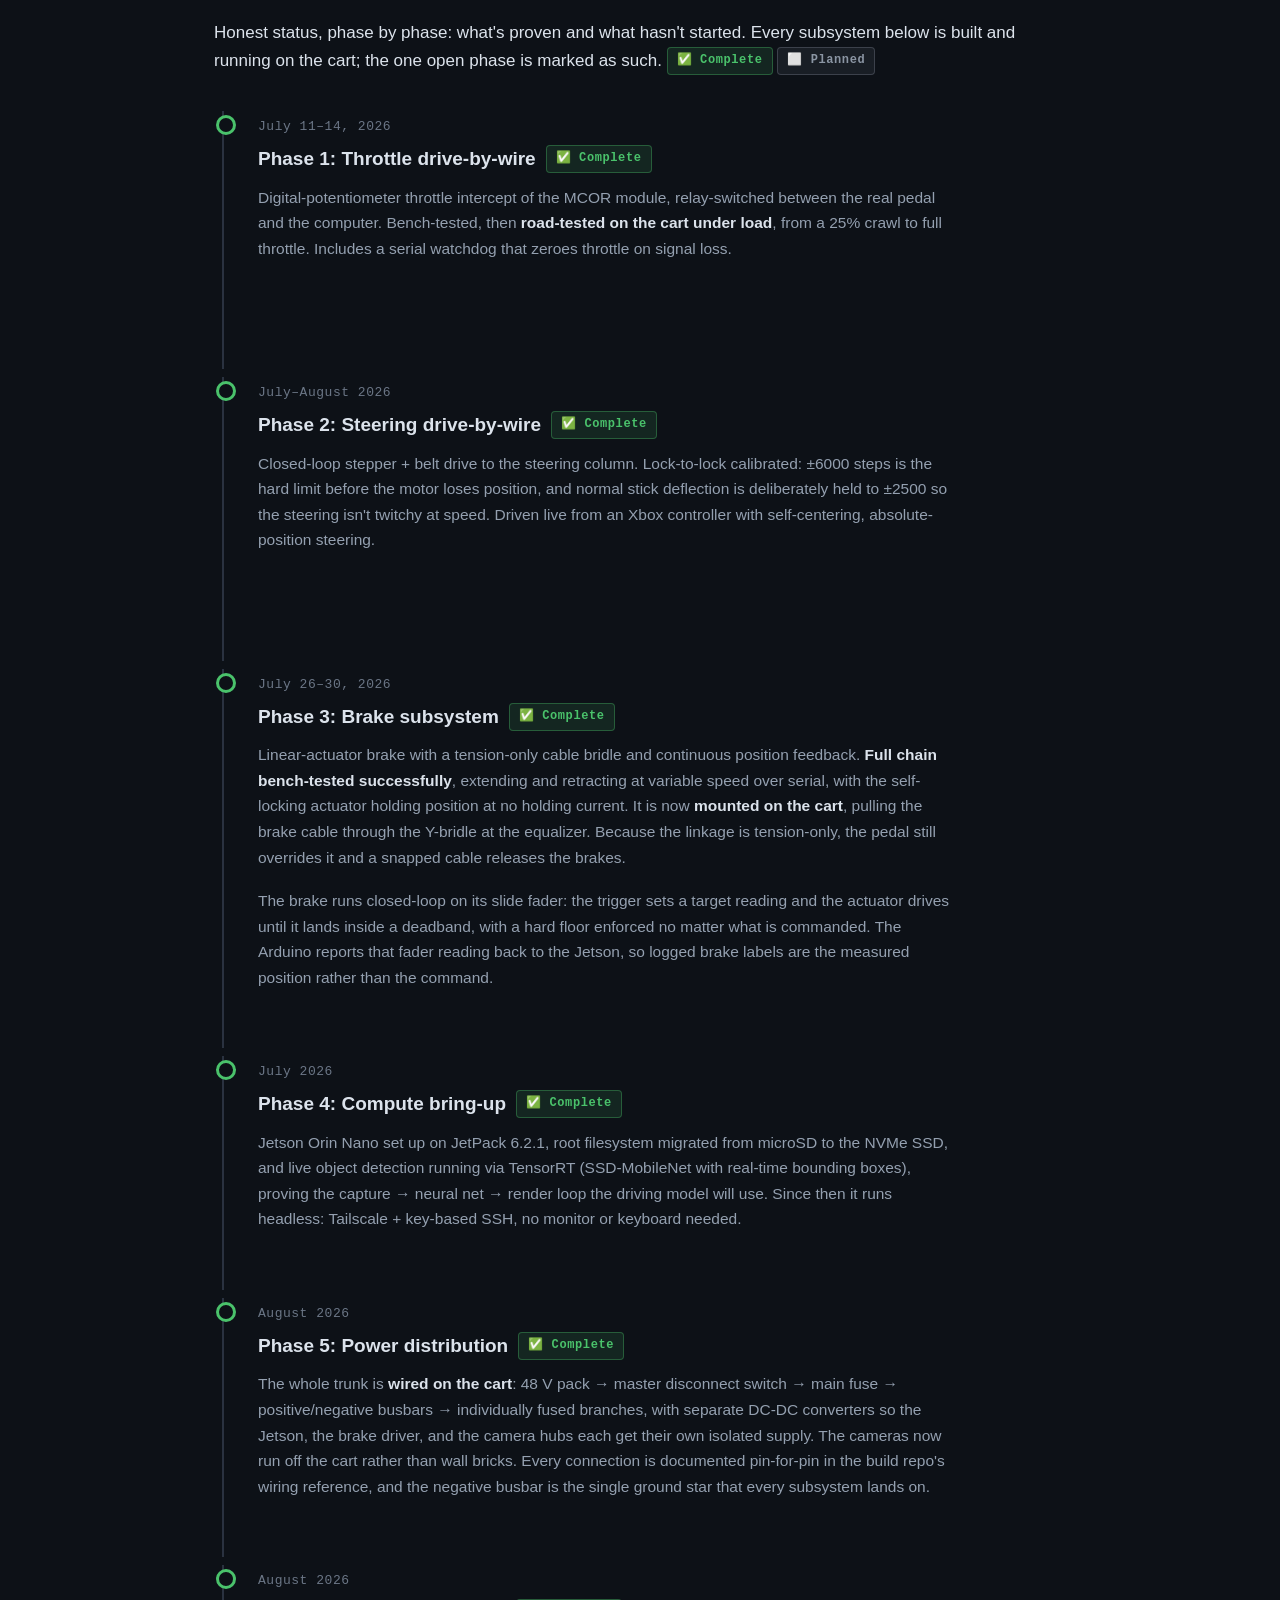
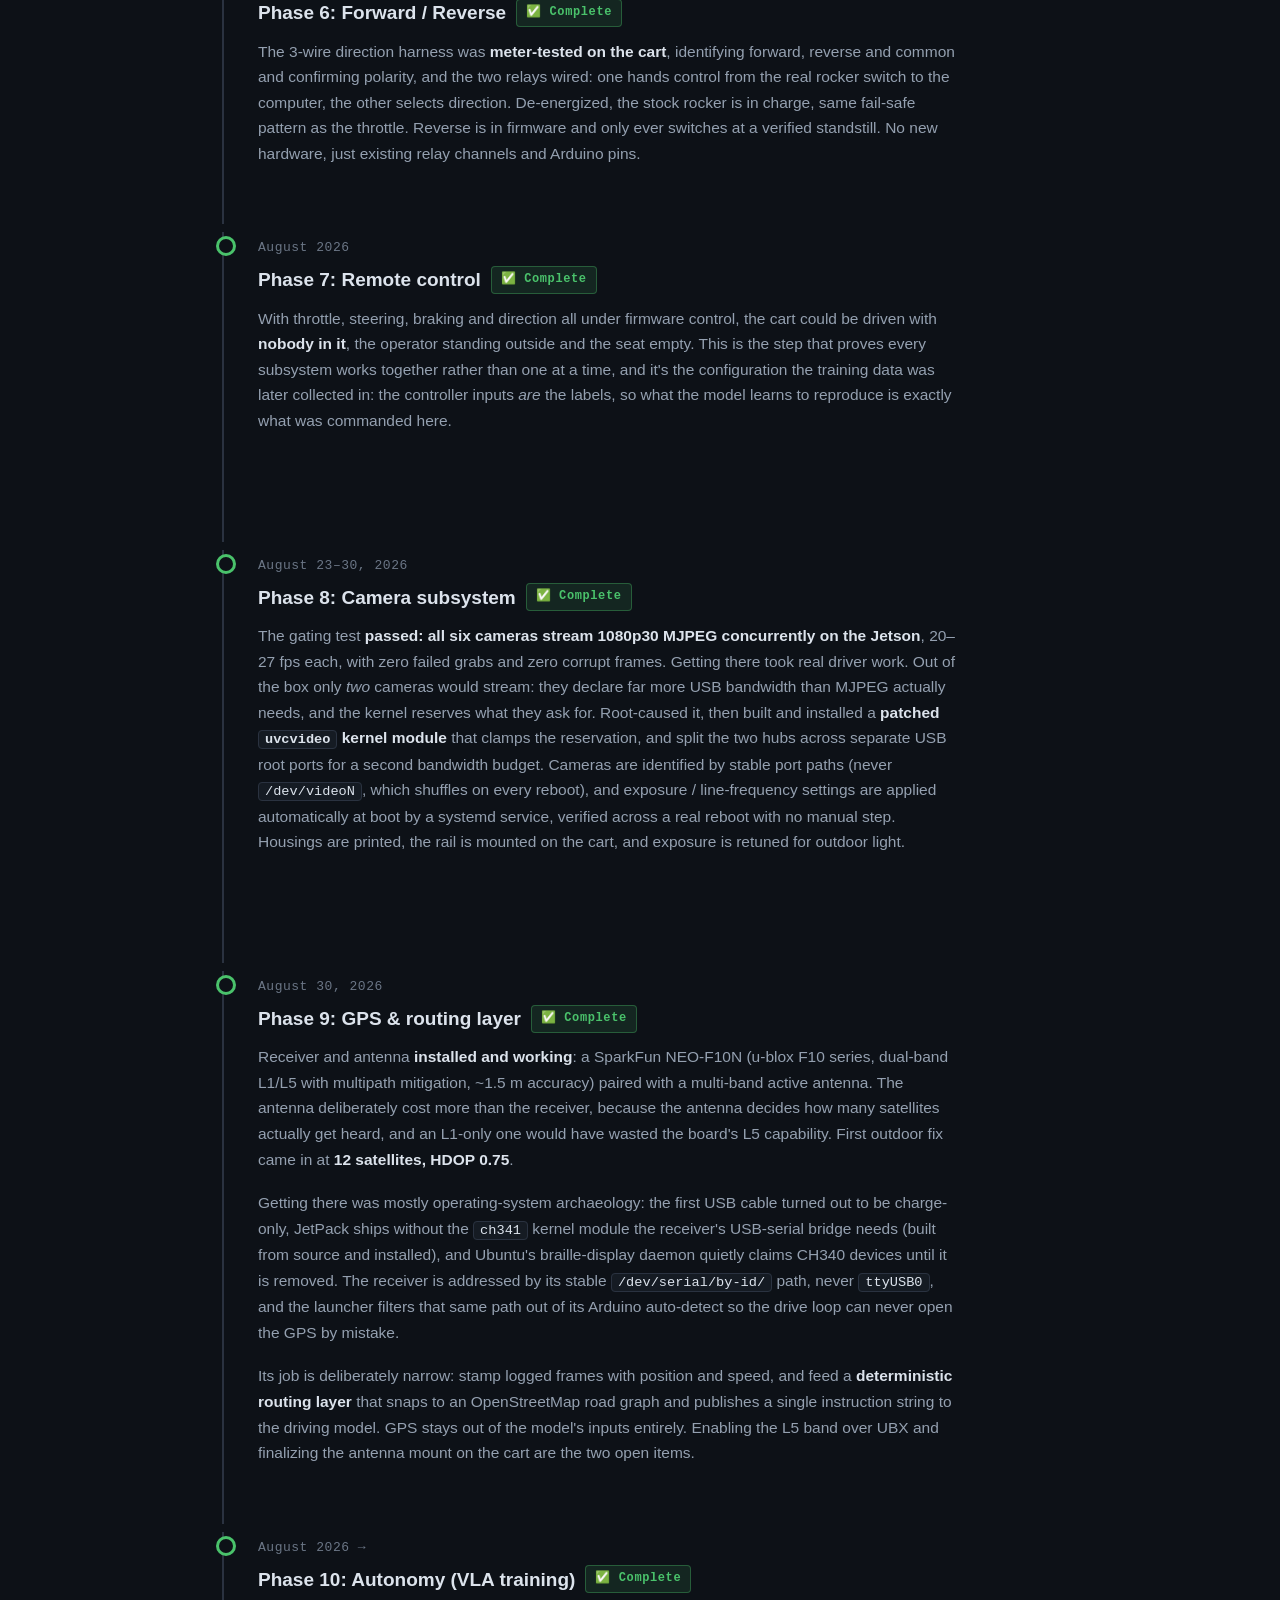
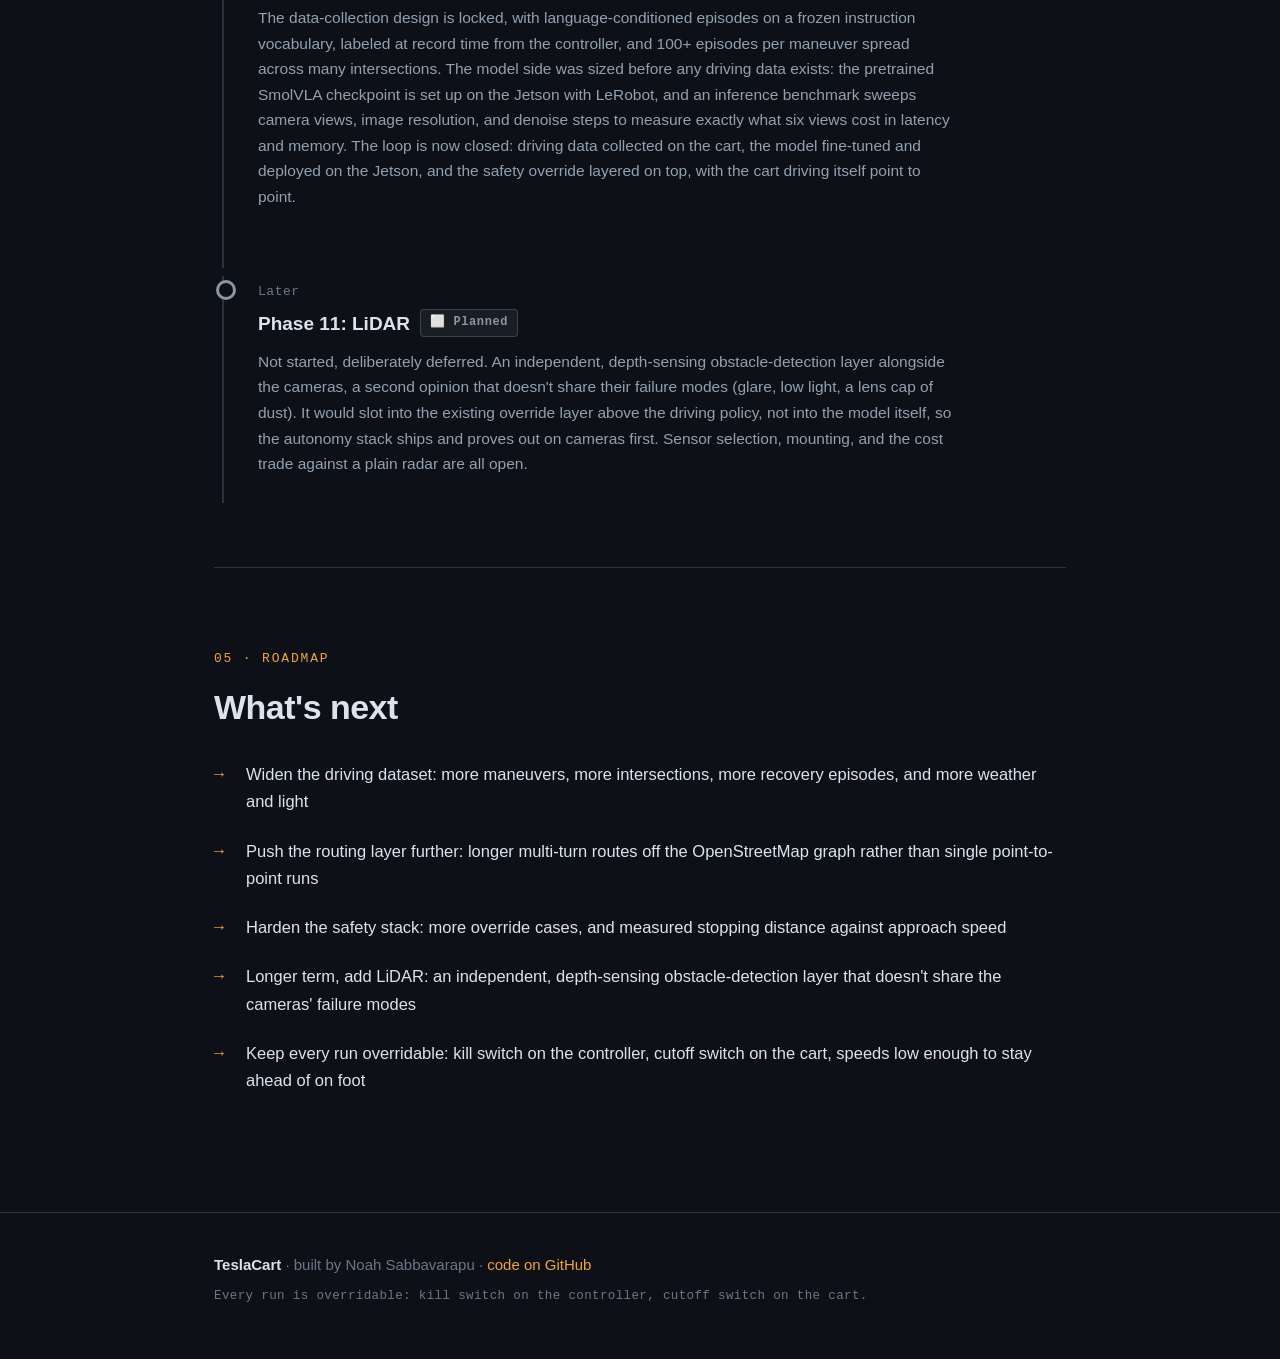
==== commit 0ecf6239: "update" ====
--- a/index.html
+++ b/index.html
@@ -339,6 +339,15 @@
       driver, camera power, and compute. Separate DC-DC converters isolate the
       Jetson from the brake actuator, so motor inrush can't brown out the
       computer mid-drive.</p>
+
+    <figure class="media">
+      <video muted loop playsinline preload="metadata" data-autoplay
+             aria-label="Timelapse of the wiring diagram being drawn, condensed from three hours of work">
+        <source src="assets/drawio-timelapse.mp4" type="video/mp4">
+      </video>
+      <figcaption>The whole diagram being drawn, just over three hours condensed
+        into fifteen seconds.</figcaption>
+    </figure>
 
     <!-- The live draw.io diagram: the real .drawio file rendered by draw.io's own
          viewer, so it is identical to the editor and stays vector at any zoom.
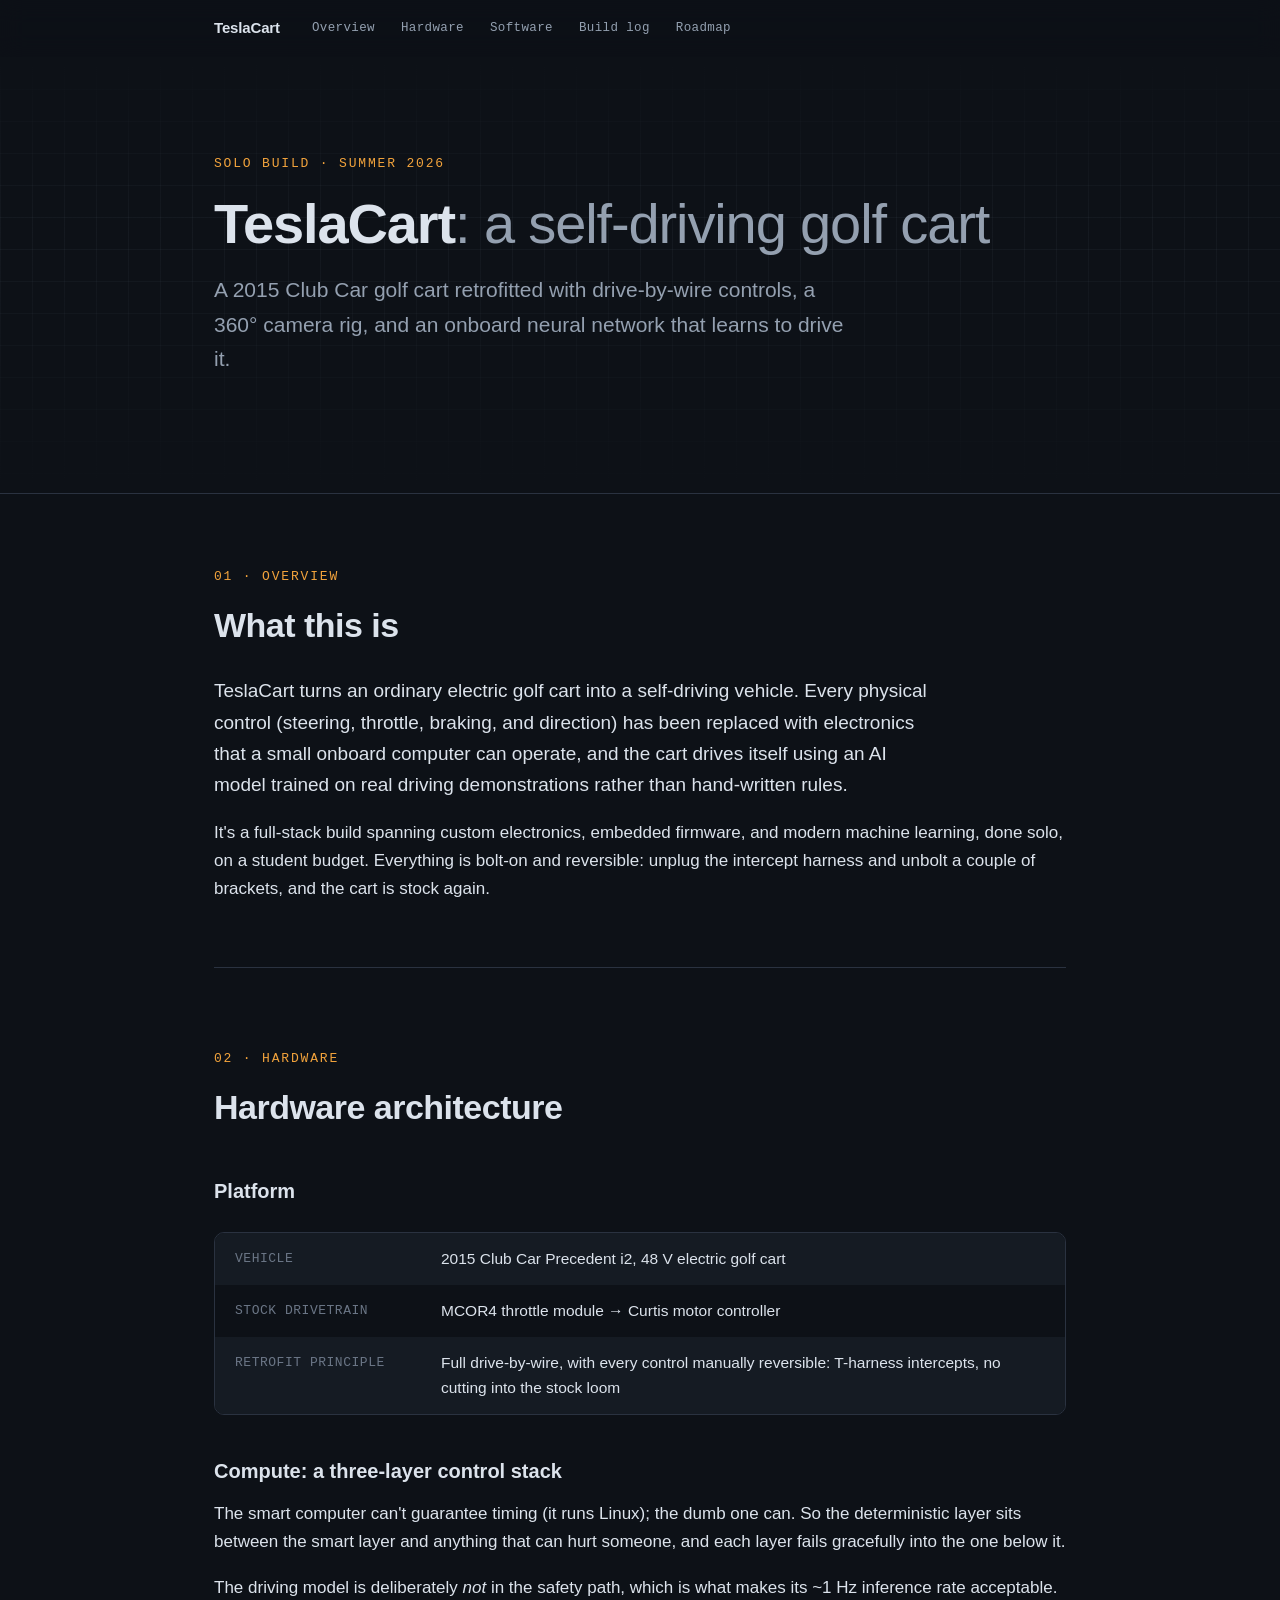
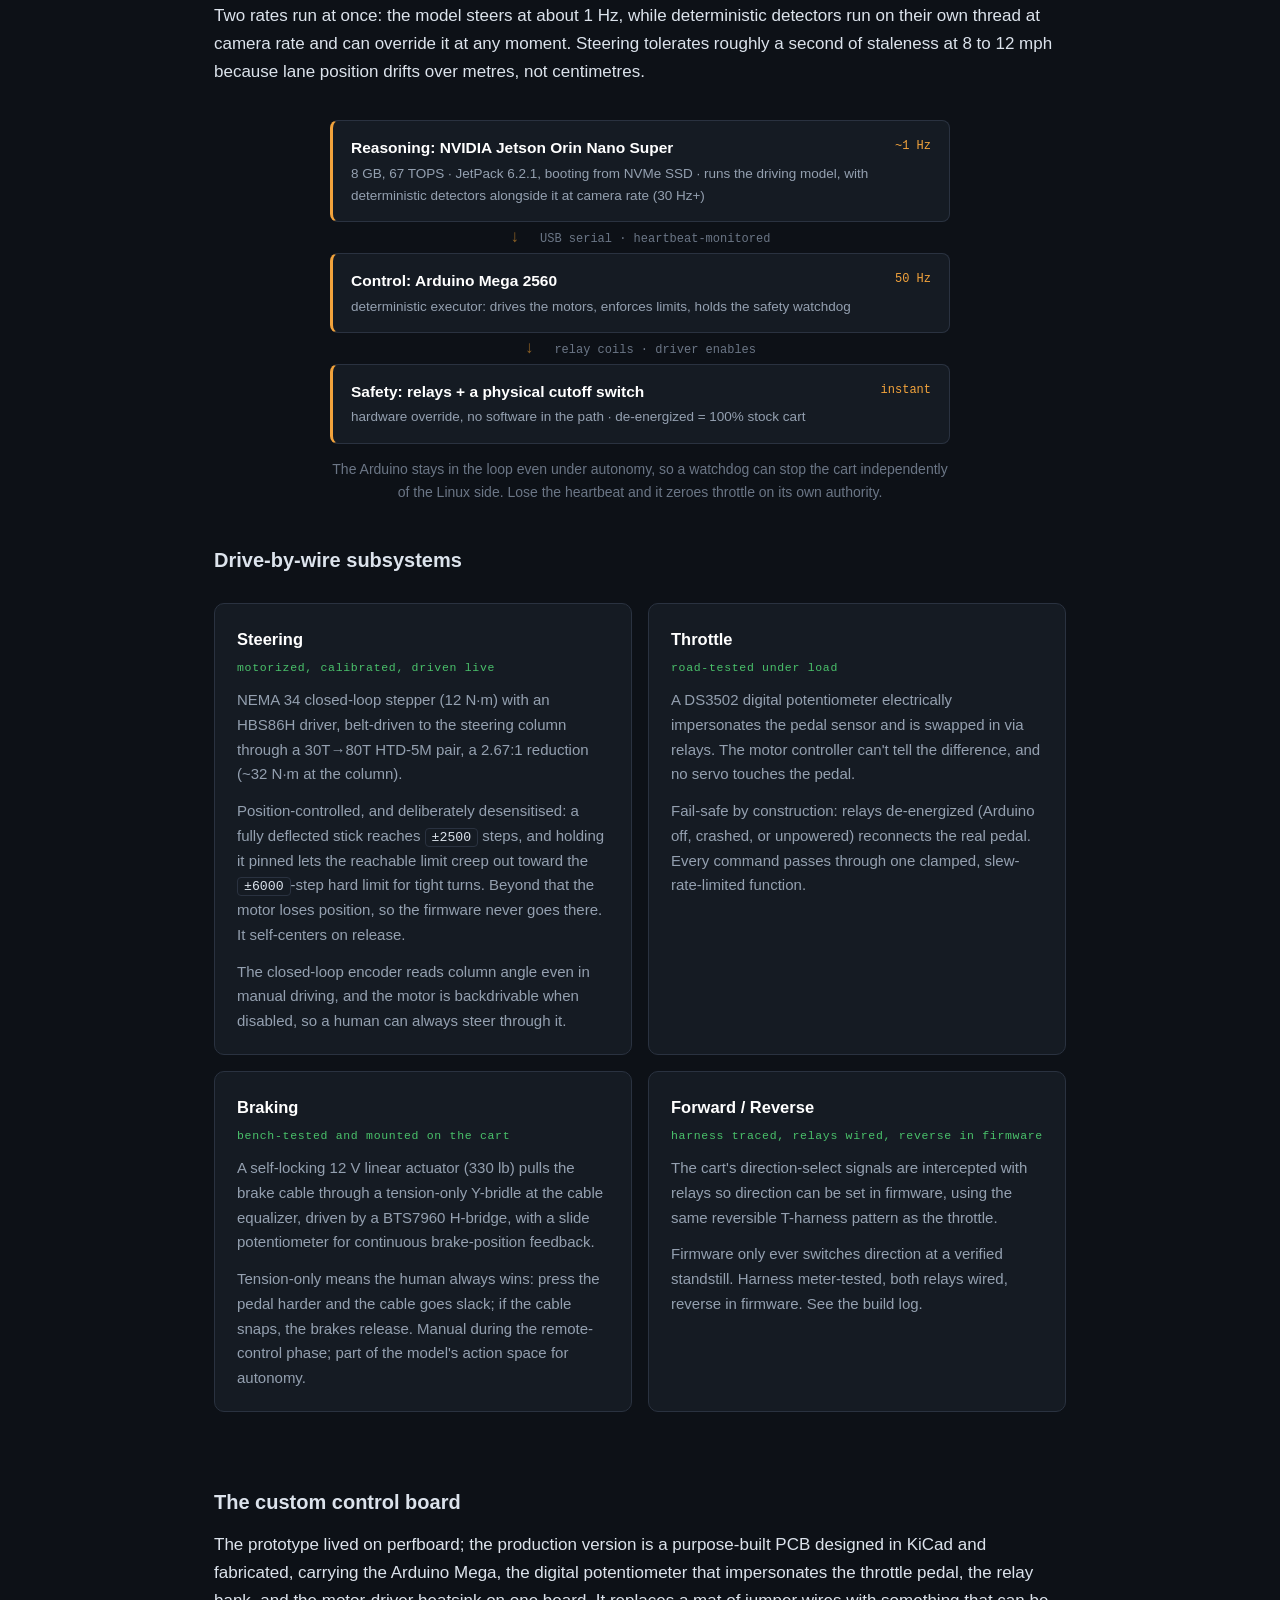
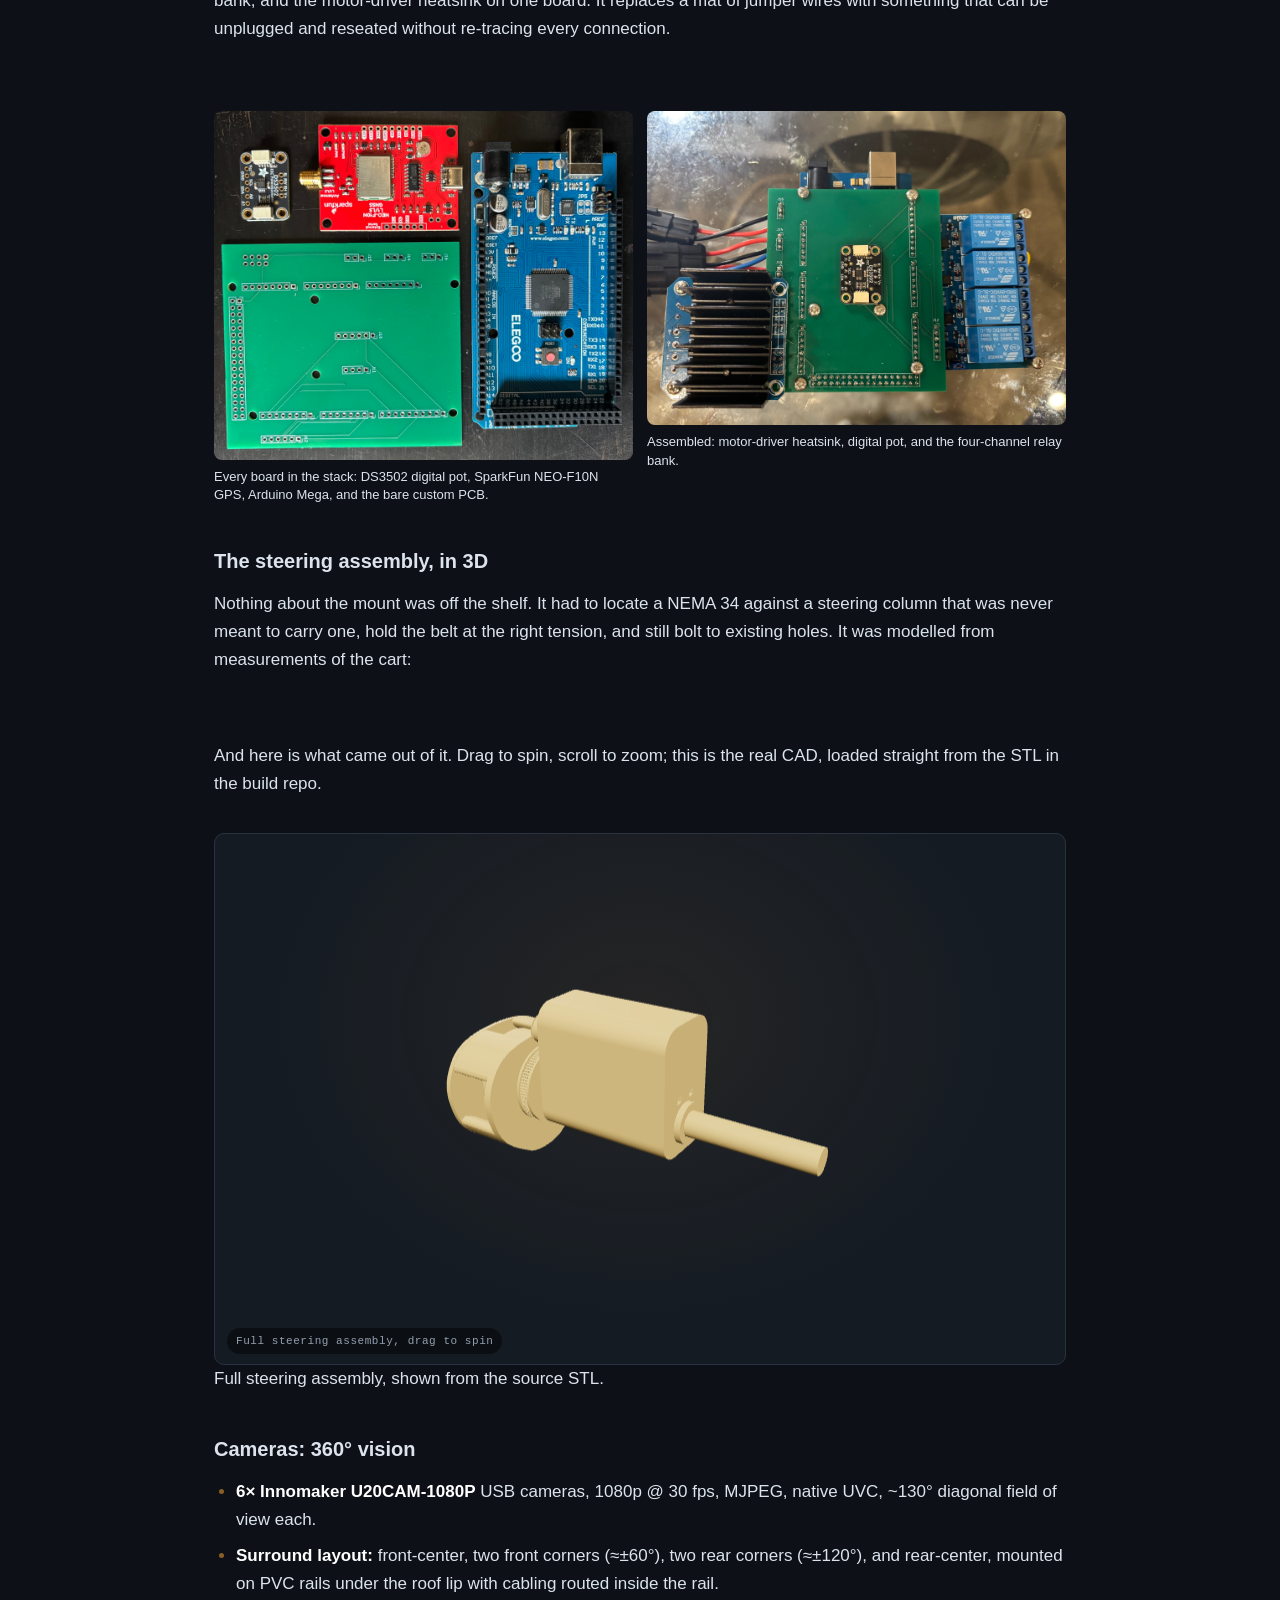
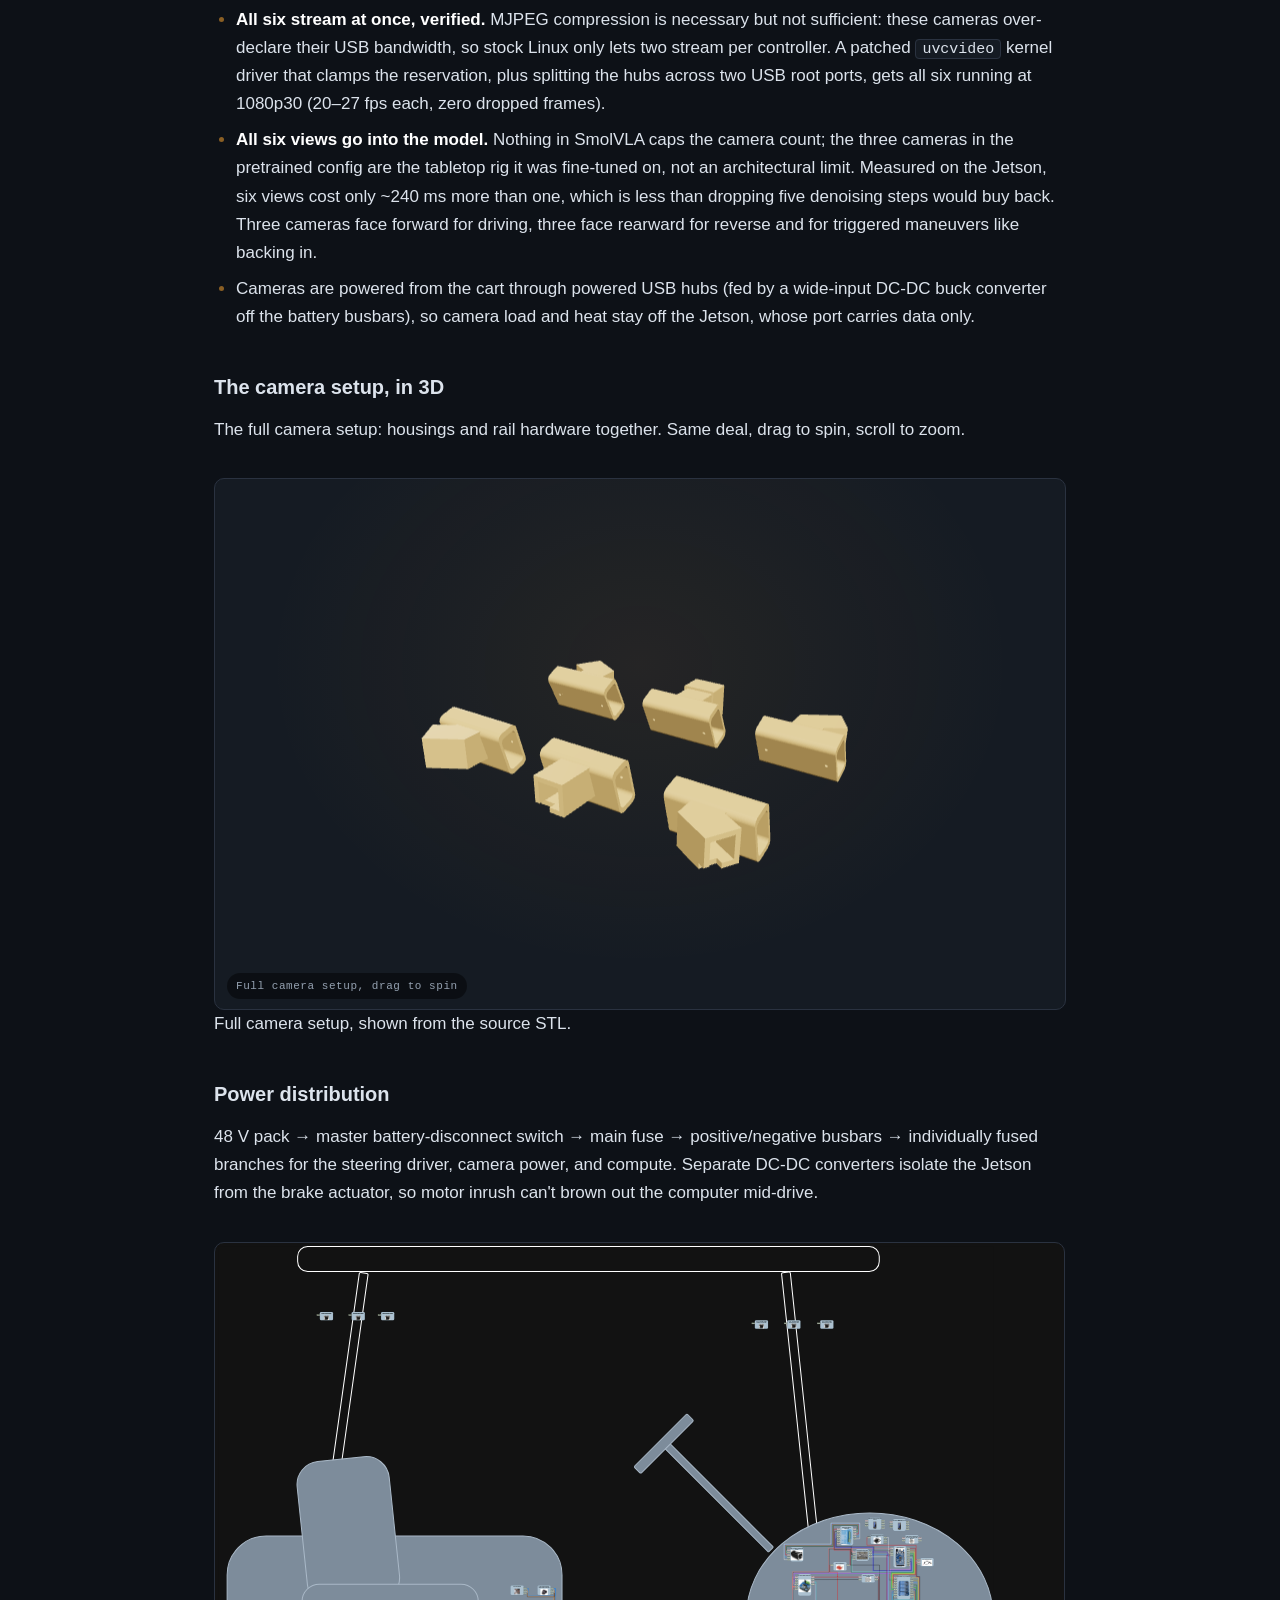
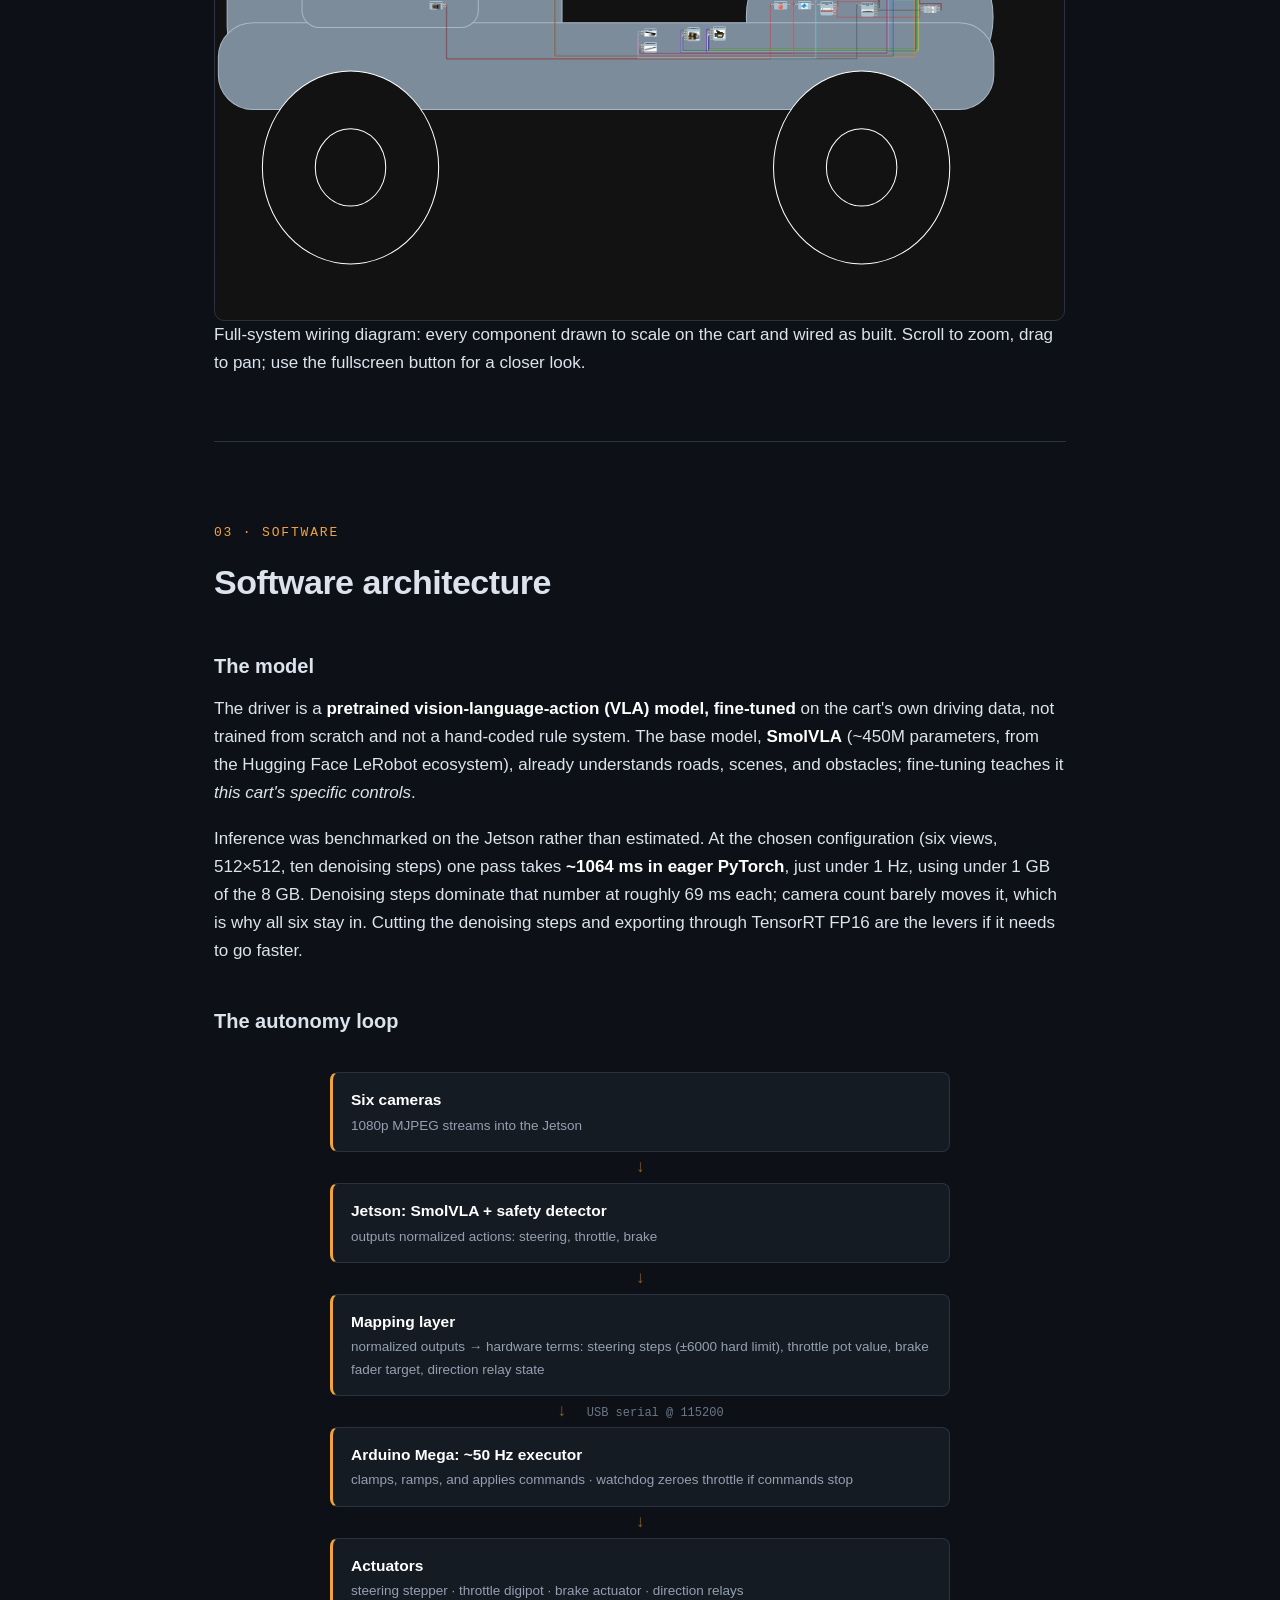
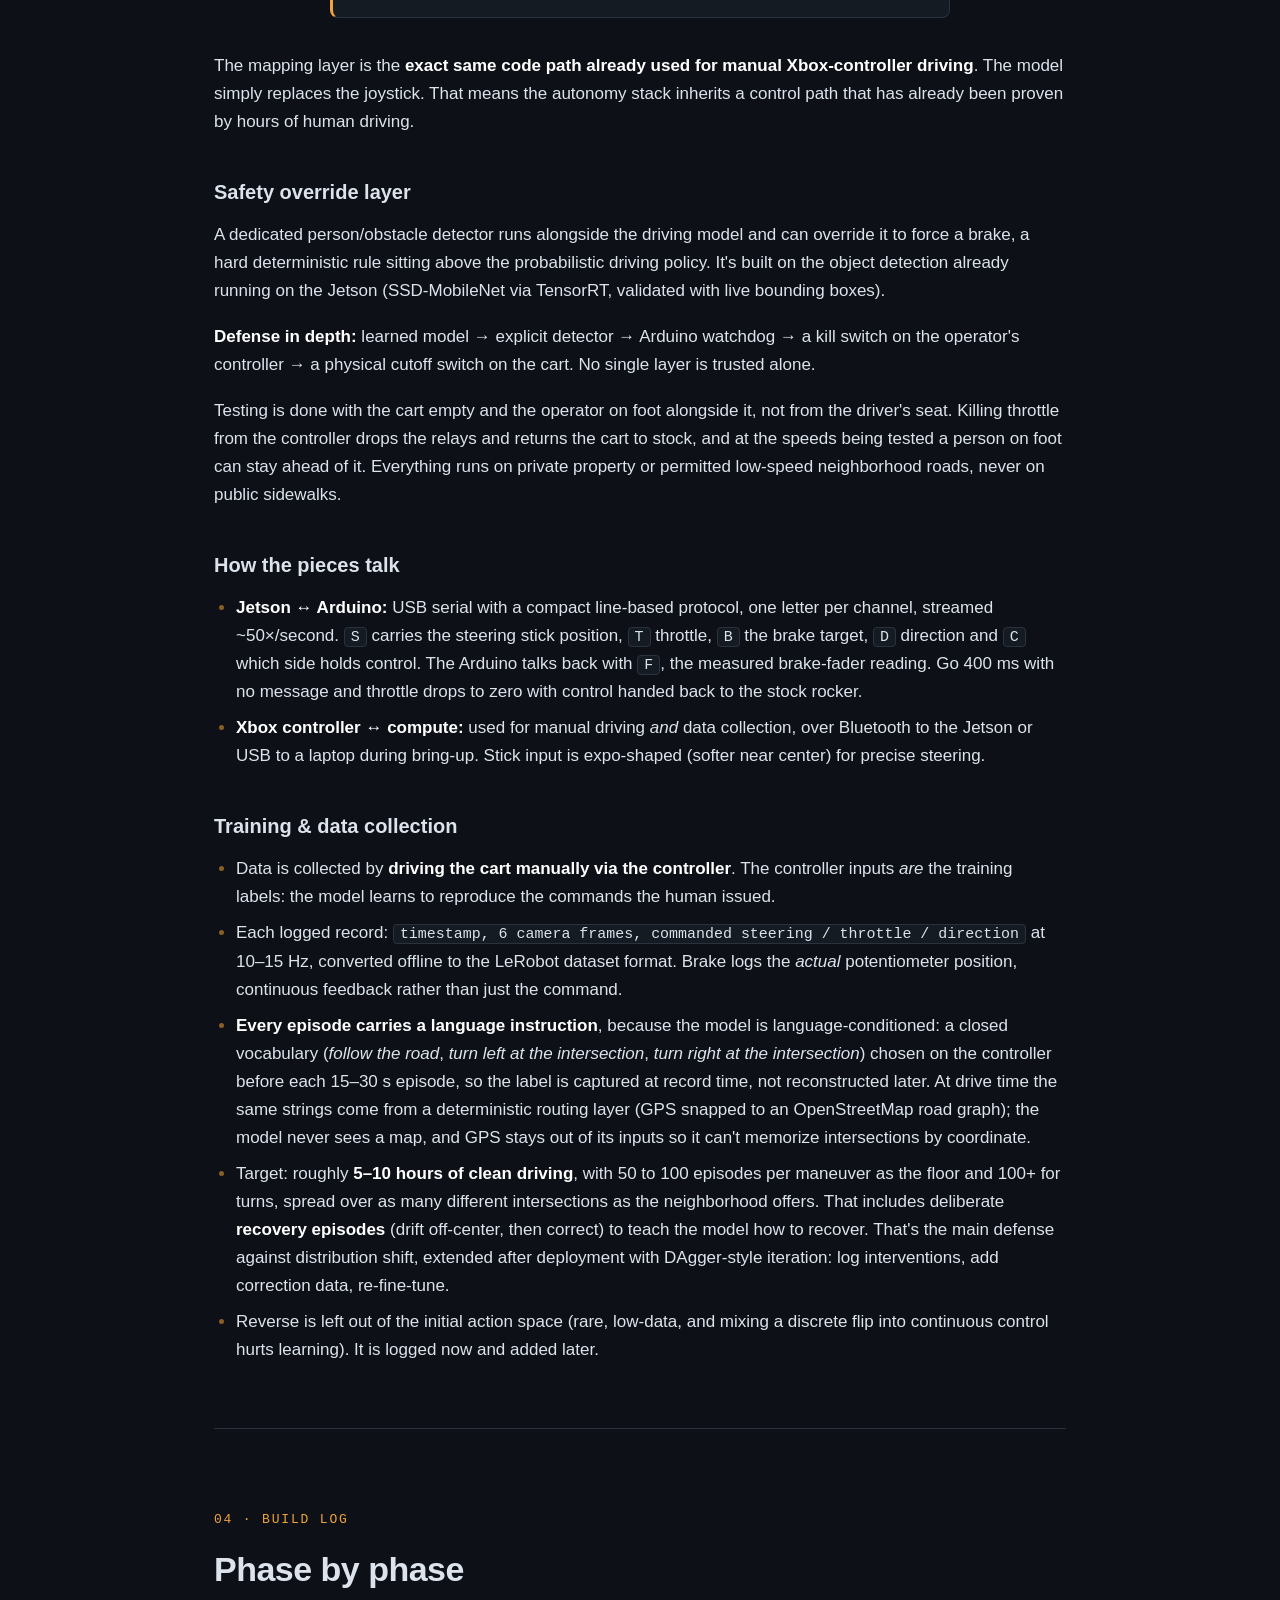
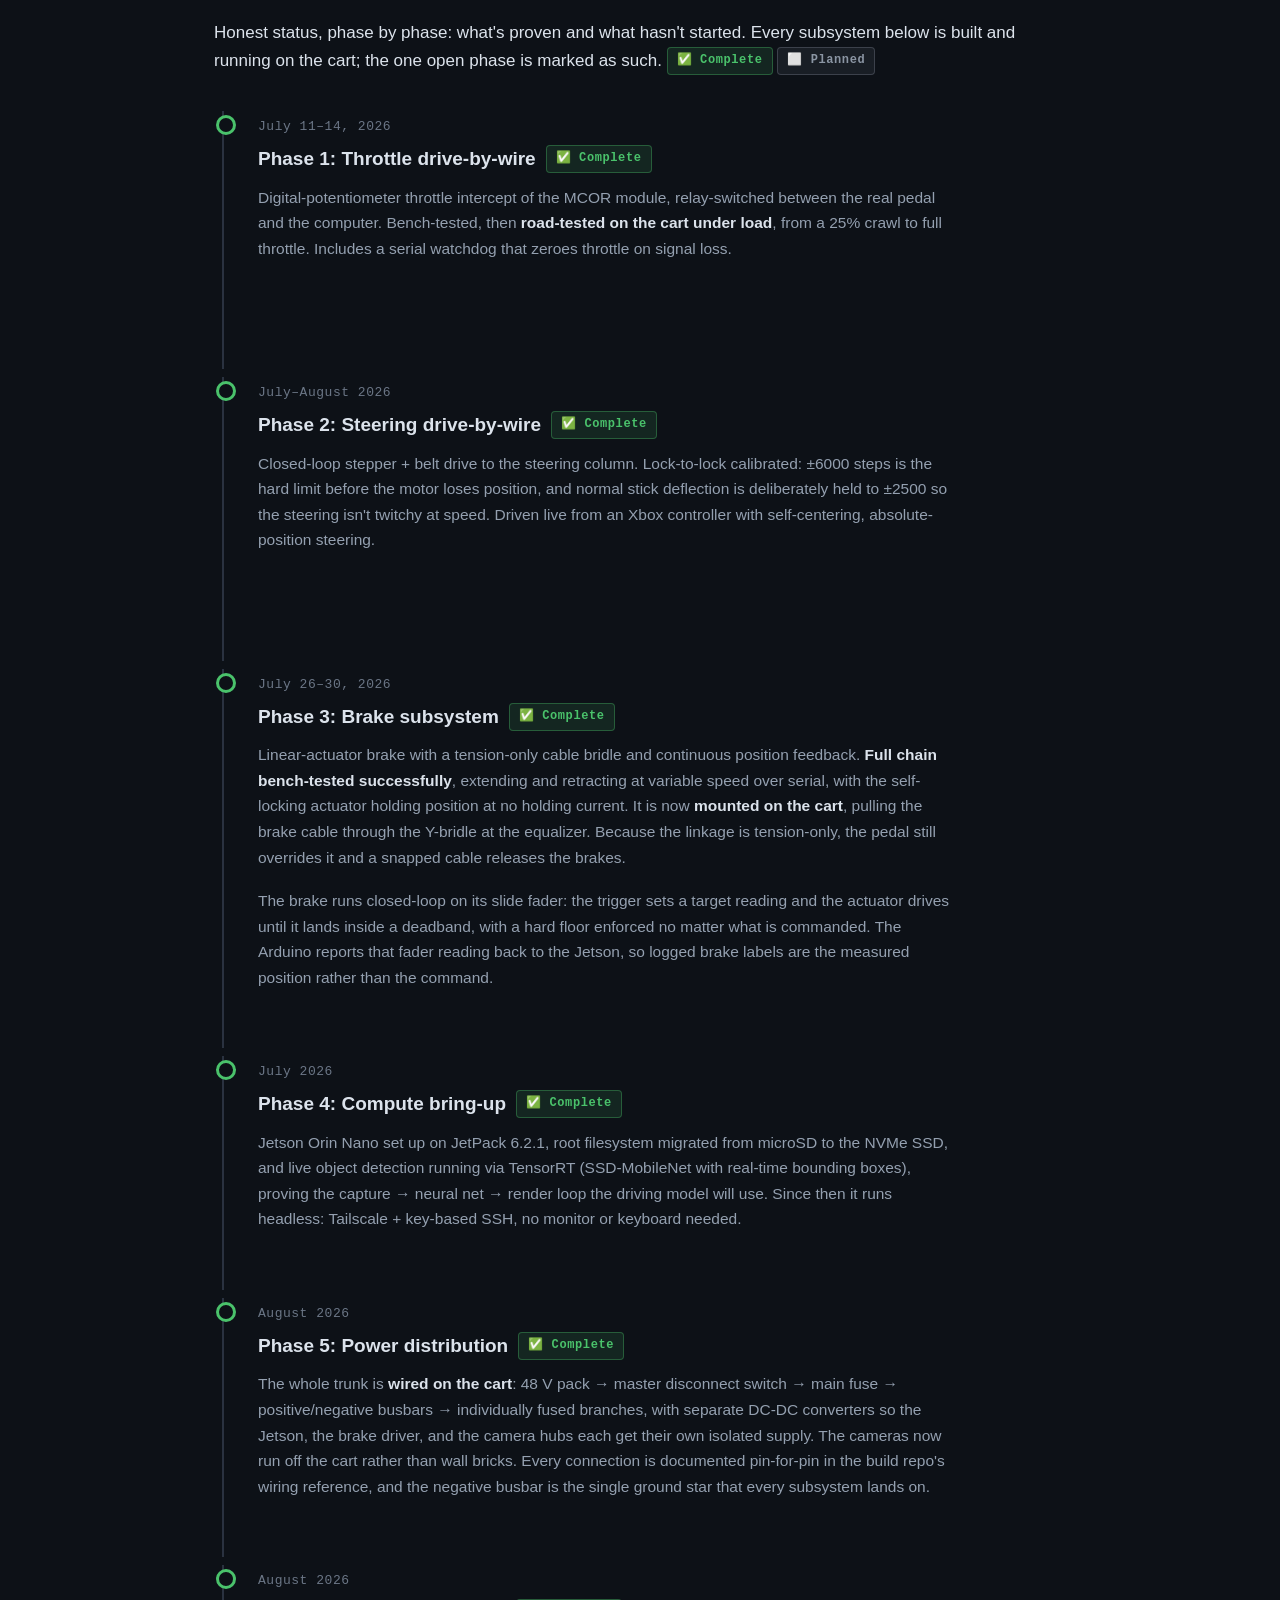
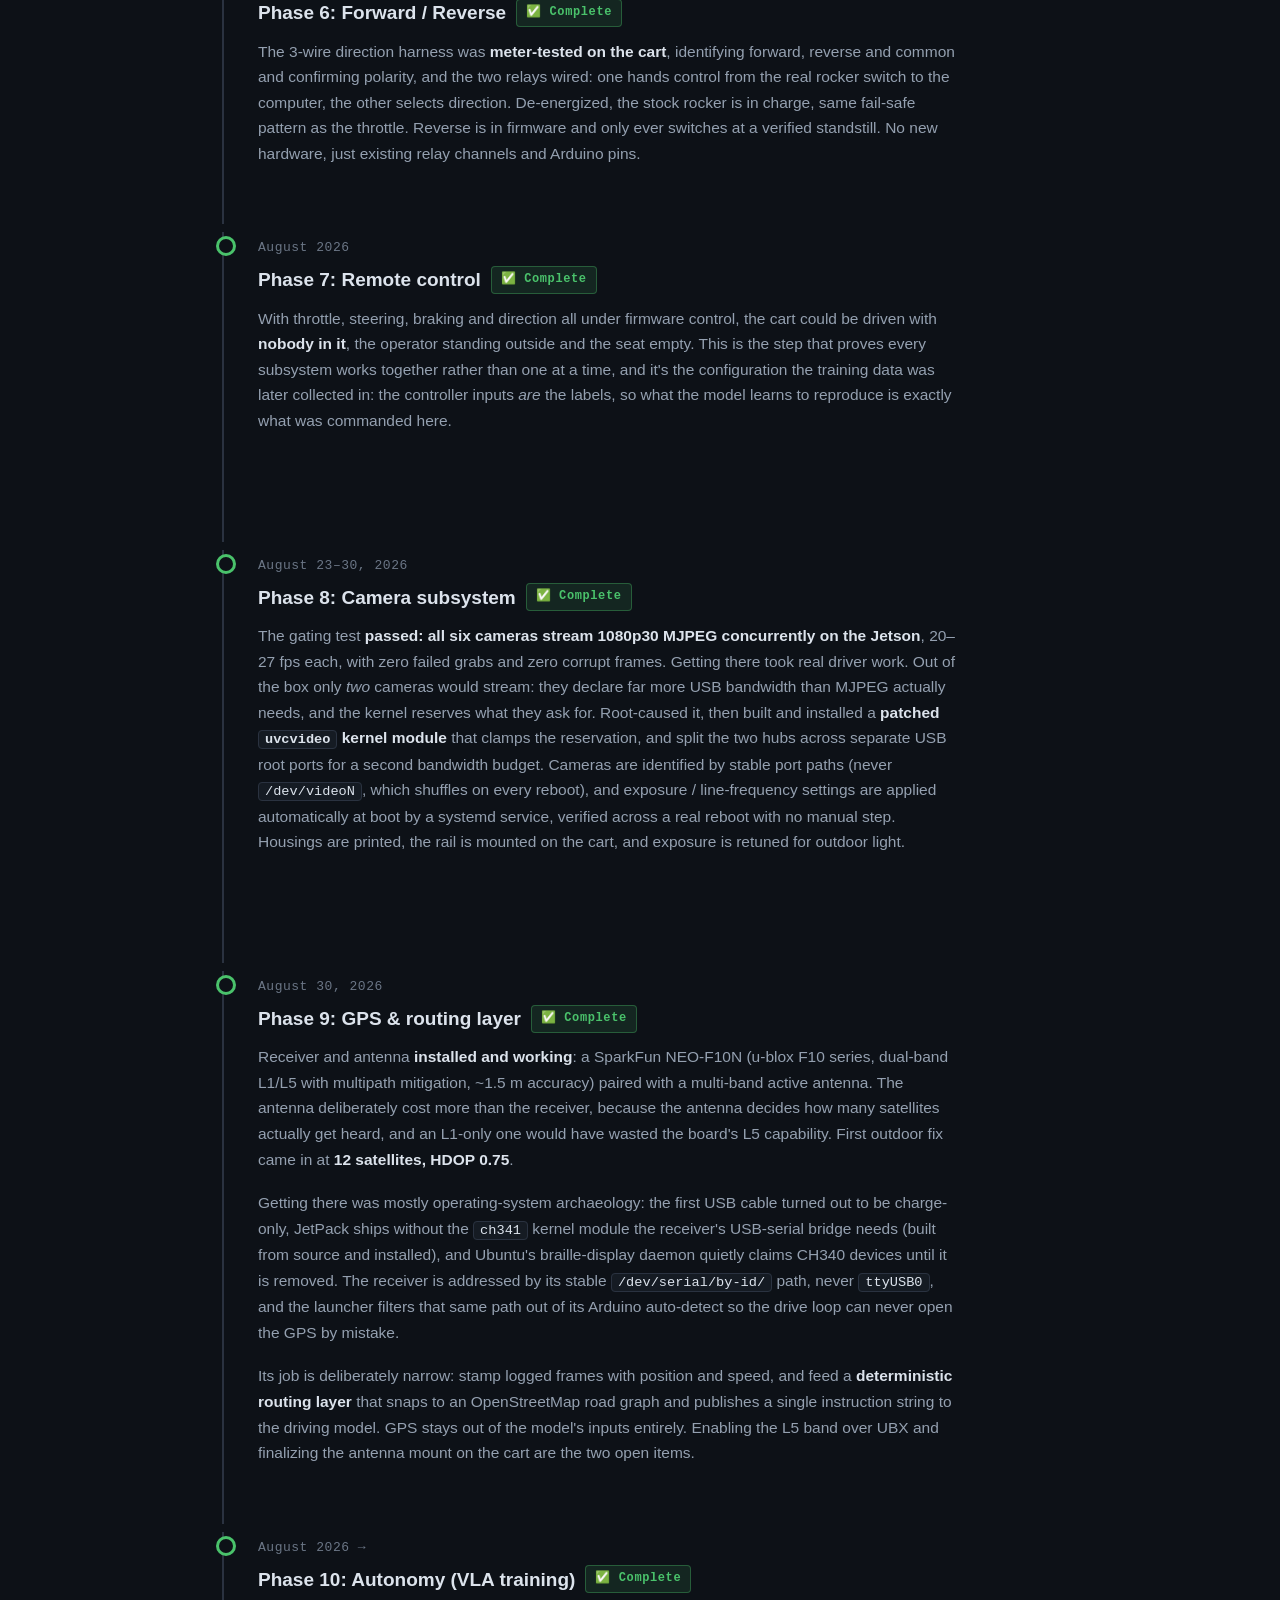
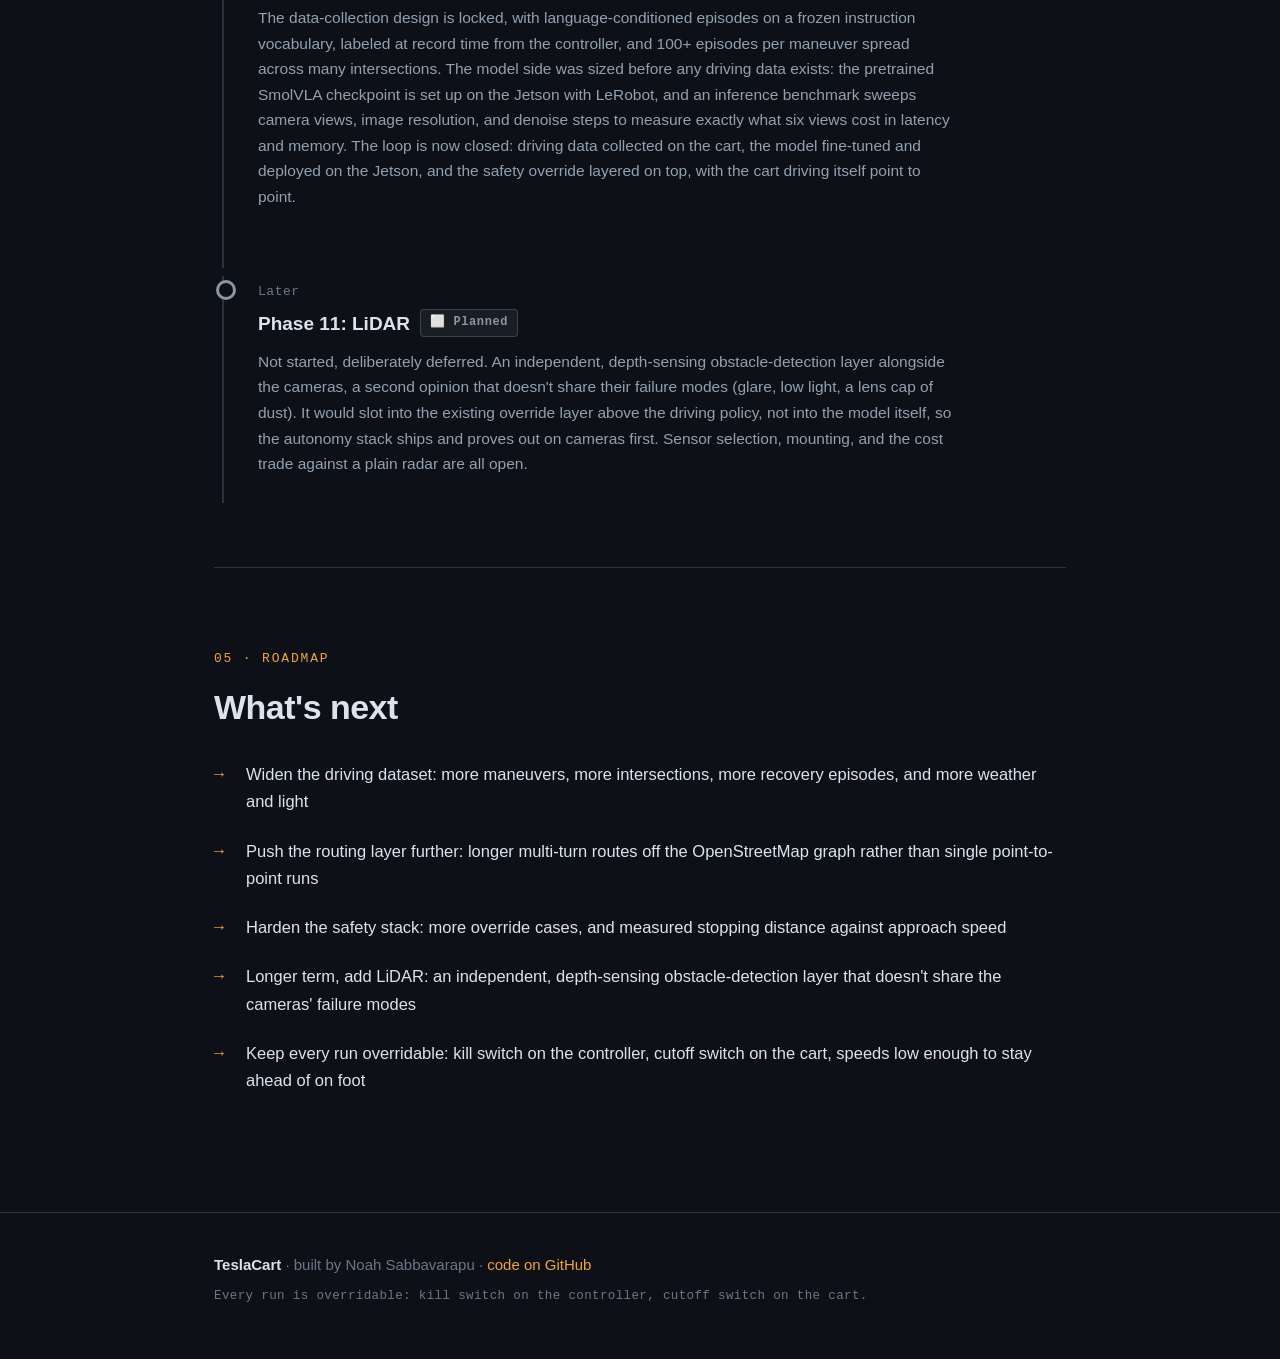
==== commit 90f5b846: "update media" ====
--- a/index.html
+++ b/index.html
@@ -47,13 +47,21 @@
       controls, a 360° camera rig, and an onboard neural network that learns
       to drive it.</p>
 
-    <!-- Hero clip goes here once the cart overview video is shot.
-         Drop it in as assets/hero.mp4 and restore the figure below:
-         <figure class="media">
-           <video autoplay muted loop playsinline poster="assets/hero-poster.jpg">
-             <source src="assets/hero.mp4" type="video/mp4">
-           </video>
-         </figure> -->
+    <figure class="media hero-player">
+      <video autoplay muted loop playsinline preload="metadata" data-autoplay
+             poster="assets/hero-poster.jpg"
+             aria-label="Overview walkthrough of the finished TeslaCart">
+        <source src="assets/hero.mp4" type="video/mp4">
+      </video>
+      <div class="vctl">
+        <button type="button" class="vctl-btn" data-act="back" aria-label="Back 10 seconds">&#8634;10</button>
+        <button type="button" class="vctl-btn vctl-toggle" data-act="toggle" aria-label="Pause">&#10074;&#10074;</button>
+        <button type="button" class="vctl-btn" data-act="fwd" aria-label="Forward 10 seconds">10&#8635;</button>
+        <input type="range" class="vctl-seek" min="0" max="1000" value="0" step="1"
+               aria-label="Seek through the video">
+        <span class="vctl-time">0:00 / 0:00</span>
+      </div>
+    </figure>
   </div>
 </header>
 
@@ -1112,6 +1120,83 @@
 </script>
 
 <!-- ================================================================
+     HERO VIDEO CONTROLS
+     The hero keeps looping on its own, but this adds scrubbing, pause and
+     10-second skips for anyone who wants a second look at something.
+     ================================================================ -->
+<script>
+(function () {
+  var wrap = document.querySelector('.hero-player');
+  if (!wrap) return;
+  var v = wrap.querySelector('video');
+  var bar = wrap.querySelector('.vctl');
+  var toggle = wrap.querySelector('.vctl-toggle');
+  var seek = wrap.querySelector('.vctl-seek');
+  var time = wrap.querySelector('.vctl-time');
+  if (!v || !bar) return;
+
+  var PLAY = '\u25B6', PAUSE = '\u275A\u275A';
+  var scrubbing = false, holdTimer;
+
+  function fmt(s) {
+    if (!isFinite(s) || s < 0) s = 0;
+    var m = Math.floor(s / 60), r = Math.floor(s % 60);
+    return m + ':' + (r < 10 ? '0' : '') + r;
+  }
+  function paint() {
+    if (!isFinite(v.duration)) return;
+    if (!scrubbing) seek.value = Math.round((v.currentTime / v.duration) * 1000);
+    time.textContent = fmt(v.currentTime) + ' / ' + fmt(v.duration);
+  }
+  function setIcon() {
+    toggle.textContent = v.paused ? PLAY : PAUSE;
+    toggle.setAttribute('aria-label', v.paused ? 'Play' : 'Pause');
+  }
+  // keep the bar up briefly after any interaction, for touch and for scrubbing
+  function hold() {
+    bar.classList.add('is-held');
+    clearTimeout(holdTimer);
+    holdTimer = setTimeout(function () { bar.classList.remove('is-held'); }, 2500);
+  }
+
+  v.addEventListener('loadedmetadata', paint);
+  v.addEventListener('timeupdate', paint);
+  v.addEventListener('play', setIcon);
+  v.addEventListener('pause', setIcon);
+
+  bar.addEventListener('click', function (e) {
+    var act = e.target.getAttribute && e.target.getAttribute('data-act');
+    if (!act) return;
+    hold();
+    if (act === 'toggle') {
+      if (v.paused) { v.dataset.userPaused = '0'; v.play().catch(function () {}); }
+      else { v.dataset.userPaused = '1'; v.pause(); }
+    } else if (act === 'back' || act === 'fwd') {
+      var d = isFinite(v.duration) ? v.duration : 0;
+      var t = v.currentTime + (act === 'fwd' ? 10 : -10);
+      // it loops, so skipping past either end wraps instead of sticking
+      if (d > 0) { t = ((t % d) + d) % d; }
+      v.currentTime = Math.max(0, t);
+      paint();
+    }
+  });
+
+  seek.addEventListener('input', function () {
+    scrubbing = true; hold();
+    if (isFinite(v.duration)) {
+      v.currentTime = (seek.value / 1000) * v.duration;
+      time.textContent = fmt(v.currentTime) + ' / ' + fmt(v.duration);
+    }
+  });
+  seek.addEventListener('change', function () { scrubbing = false; });
+  wrap.addEventListener('touchstart', hold, { passive: true });
+
+  setIcon();
+  paint();
+})();
+</script>
+
+<!-- ================================================================
      LOOPING VIDEOS
      Every filmed subject on this page is a muted, looping video - there are no
      play buttons anywhere. They start when scrolled into view and pause when
@@ -1125,6 +1210,7 @@
 
   window.__onView(function () {
     vids.forEach(function (v) {
+      if (v.dataset.userPaused === '1') return;      // someone hit pause; leave it alone
       if (window.__near(v, 200)) { if (v.paused) play(v); }
       else if (!v.paused) { v.pause(); }
     });
--- a/styles.css
+++ b/styles.css
@@ -573,3 +573,93 @@
 @media (max-width: 760px) {
   .media-grid, .media-grid.cols-3 { grid-template-columns: 1fr; gap: 18px; }
 }
+
+/* ---------- hero video controls ---------- */
+
+.hero-player { position: relative; }
+
+.vctl {
+  position: absolute;
+  left: 10px; right: 10px; bottom: 10px;
+  display: flex;
+  align-items: center;
+  gap: 10px;
+  padding: 9px 12px;
+  border-radius: 10px;
+  background: rgba(8, 11, 16, 0.72);
+  -webkit-backdrop-filter: blur(10px);
+  backdrop-filter: blur(10px);
+  border: 1px solid rgba(255, 255, 255, 0.08);
+  opacity: 0;
+  transform: translateY(6px);
+  transition: opacity 0.2s ease, transform 0.2s ease;
+  pointer-events: none;
+}
+.hero-player:hover .vctl,
+.hero-player:focus-within .vctl,
+.vctl.is-held { opacity: 1; transform: none; pointer-events: auto; }
+
+.vctl-btn {
+  flex: none;
+  min-width: 42px;
+  height: 28px;
+  padding: 0 8px;
+  font-family: var(--mono);
+  font-size: 12px;
+  line-height: 1;
+  color: var(--text);
+  background: rgba(255, 255, 255, 0.06);
+  border: 1px solid rgba(255, 255, 255, 0.12);
+  border-radius: 7px;
+  cursor: pointer;
+  transition: color 0.15s ease, border-color 0.15s ease;
+}
+.vctl-btn:hover { color: var(--accent); border-color: var(--accent-dim); }
+.vctl-toggle { min-width: 34px; font-size: 11px; }
+
+.vctl-seek {
+  flex: 1 1 auto;
+  -webkit-appearance: none;
+  appearance: none;
+  height: 4px;
+  border-radius: 2px;
+  background: rgba(255, 255, 255, 0.18);
+  cursor: pointer;
+  outline: none;
+}
+.vctl-seek::-webkit-slider-thumb {
+  -webkit-appearance: none;
+  width: 13px; height: 13px;
+  border-radius: 50%;
+  background: var(--accent);
+  border: none;
+  cursor: pointer;
+}
+.vctl-seek::-moz-range-thumb {
+  width: 13px; height: 13px;
+  border-radius: 50%;
+  background: var(--accent);
+  border: none;
+  cursor: pointer;
+}
+.vctl-seek:focus-visible { outline: 2px solid var(--accent); outline-offset: 3px; }
+
+.vctl-time {
+  flex: none;
+  font-family: var(--mono);
+  font-size: 11.5px;
+  color: var(--muted);
+  letter-spacing: 0.02em;
+  white-space: nowrap;
+}
+
+@media (max-width: 560px) {
+  .vctl { gap: 7px; padding: 8px 9px; left: 6px; right: 6px; bottom: 6px; }
+  .vctl-time { display: none; }
+  .vctl-btn { min-width: 36px; font-size: 11px; }
+}
+
+/* touch devices have no hover, so keep the bar visible there */
+@media (hover: none) {
+  .vctl { opacity: 1; transform: none; pointer-events: auto; }
+}
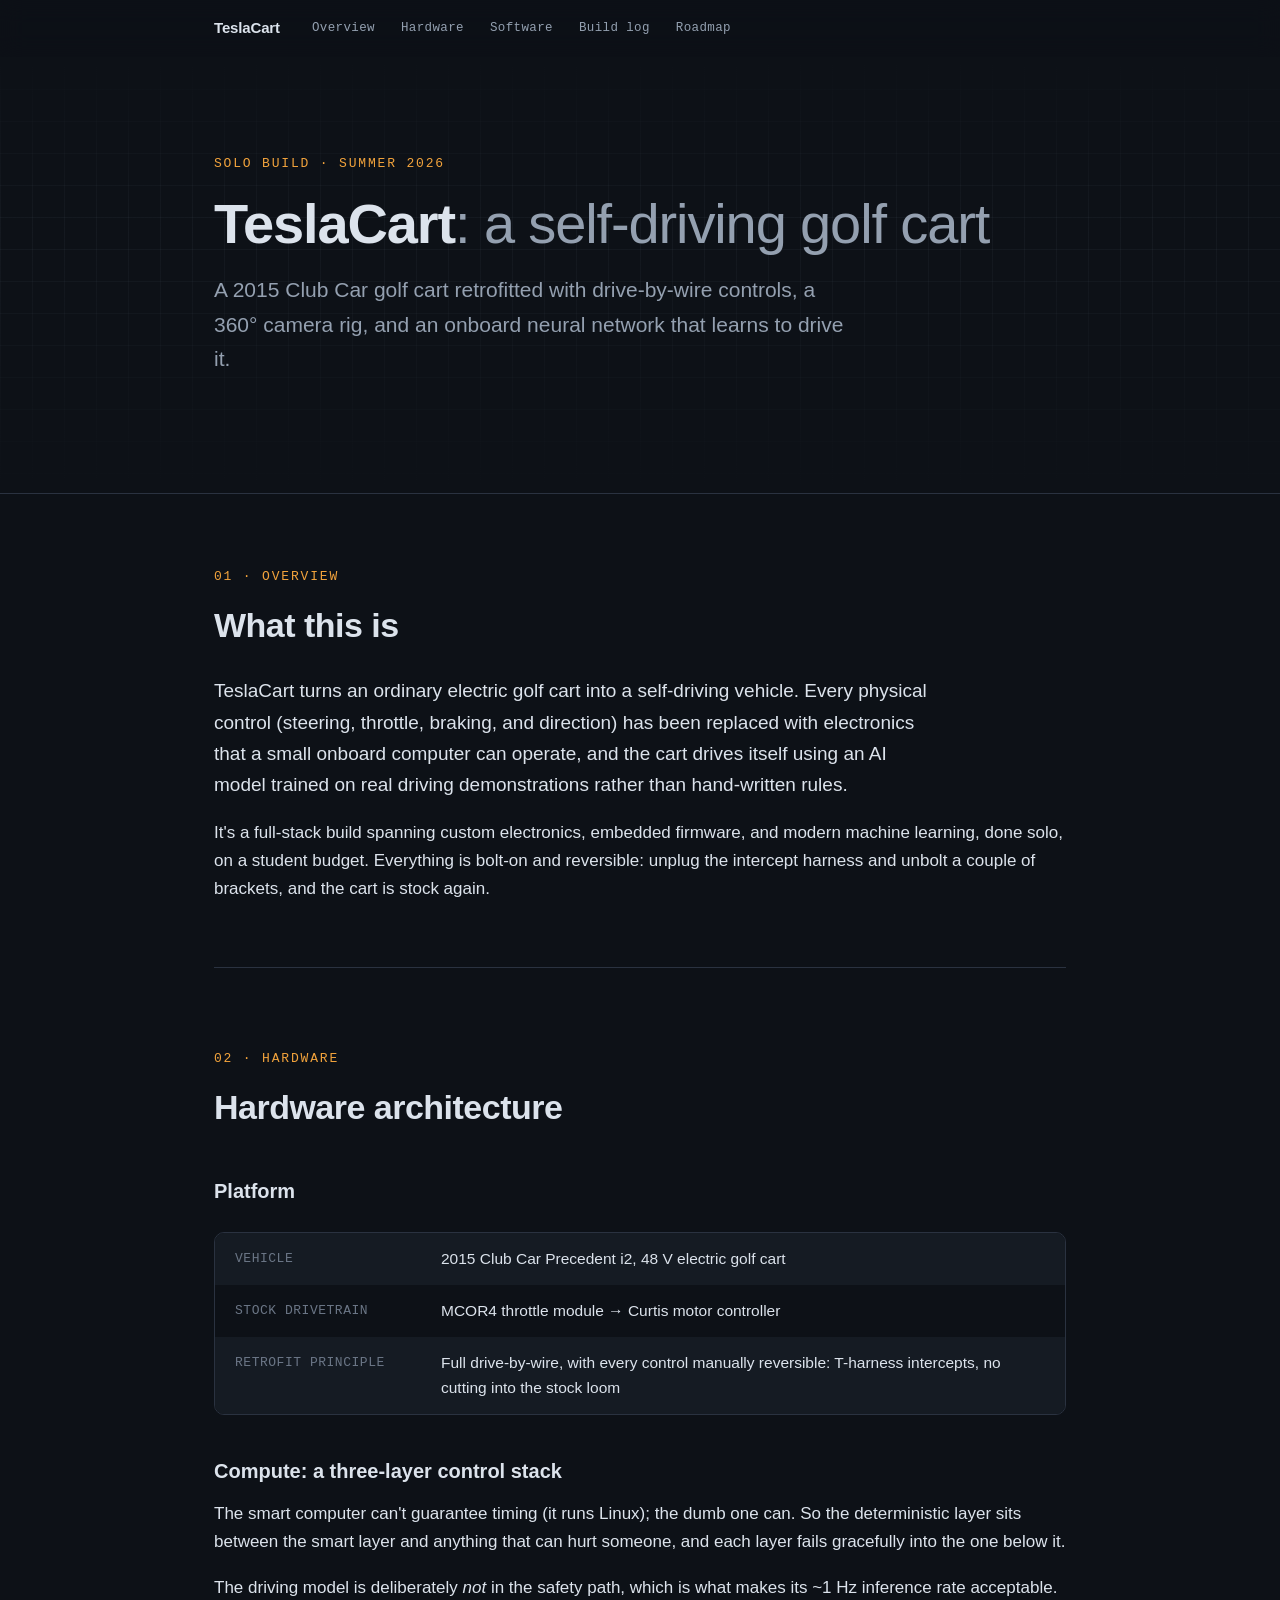
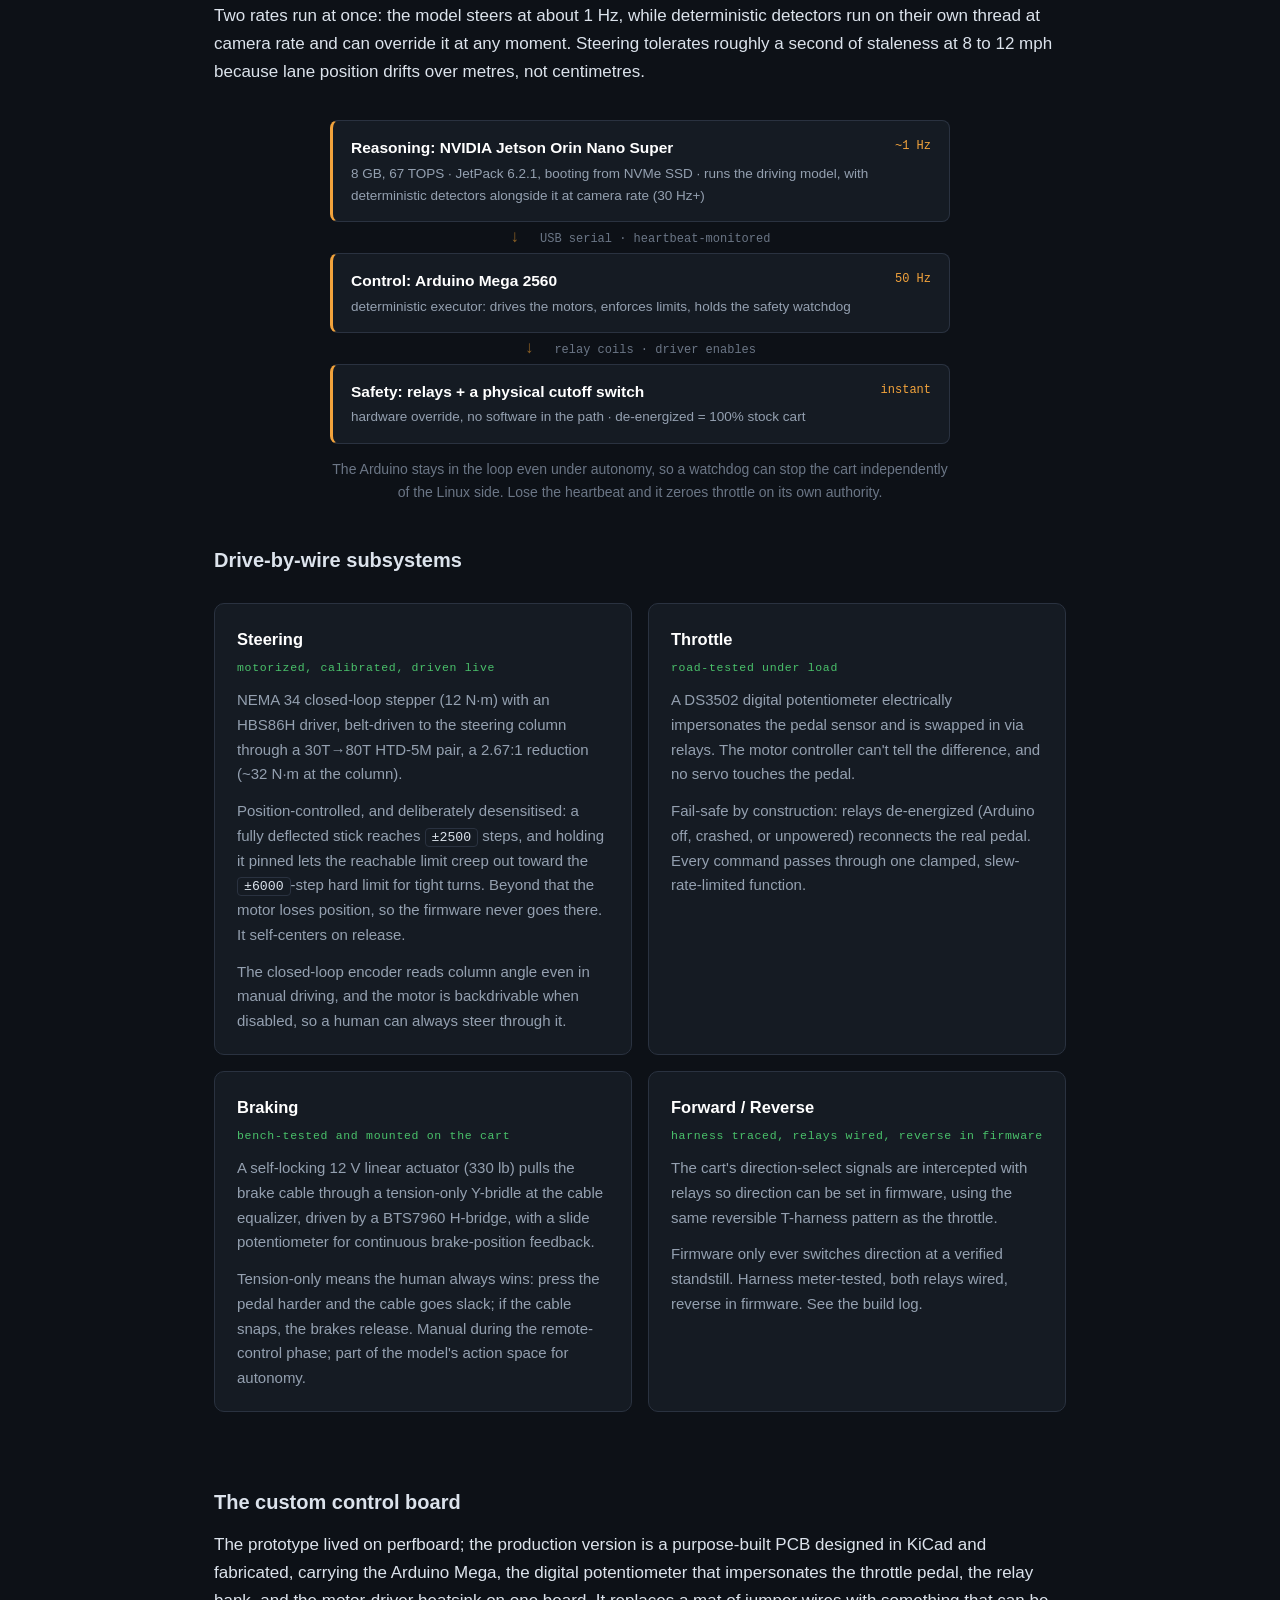
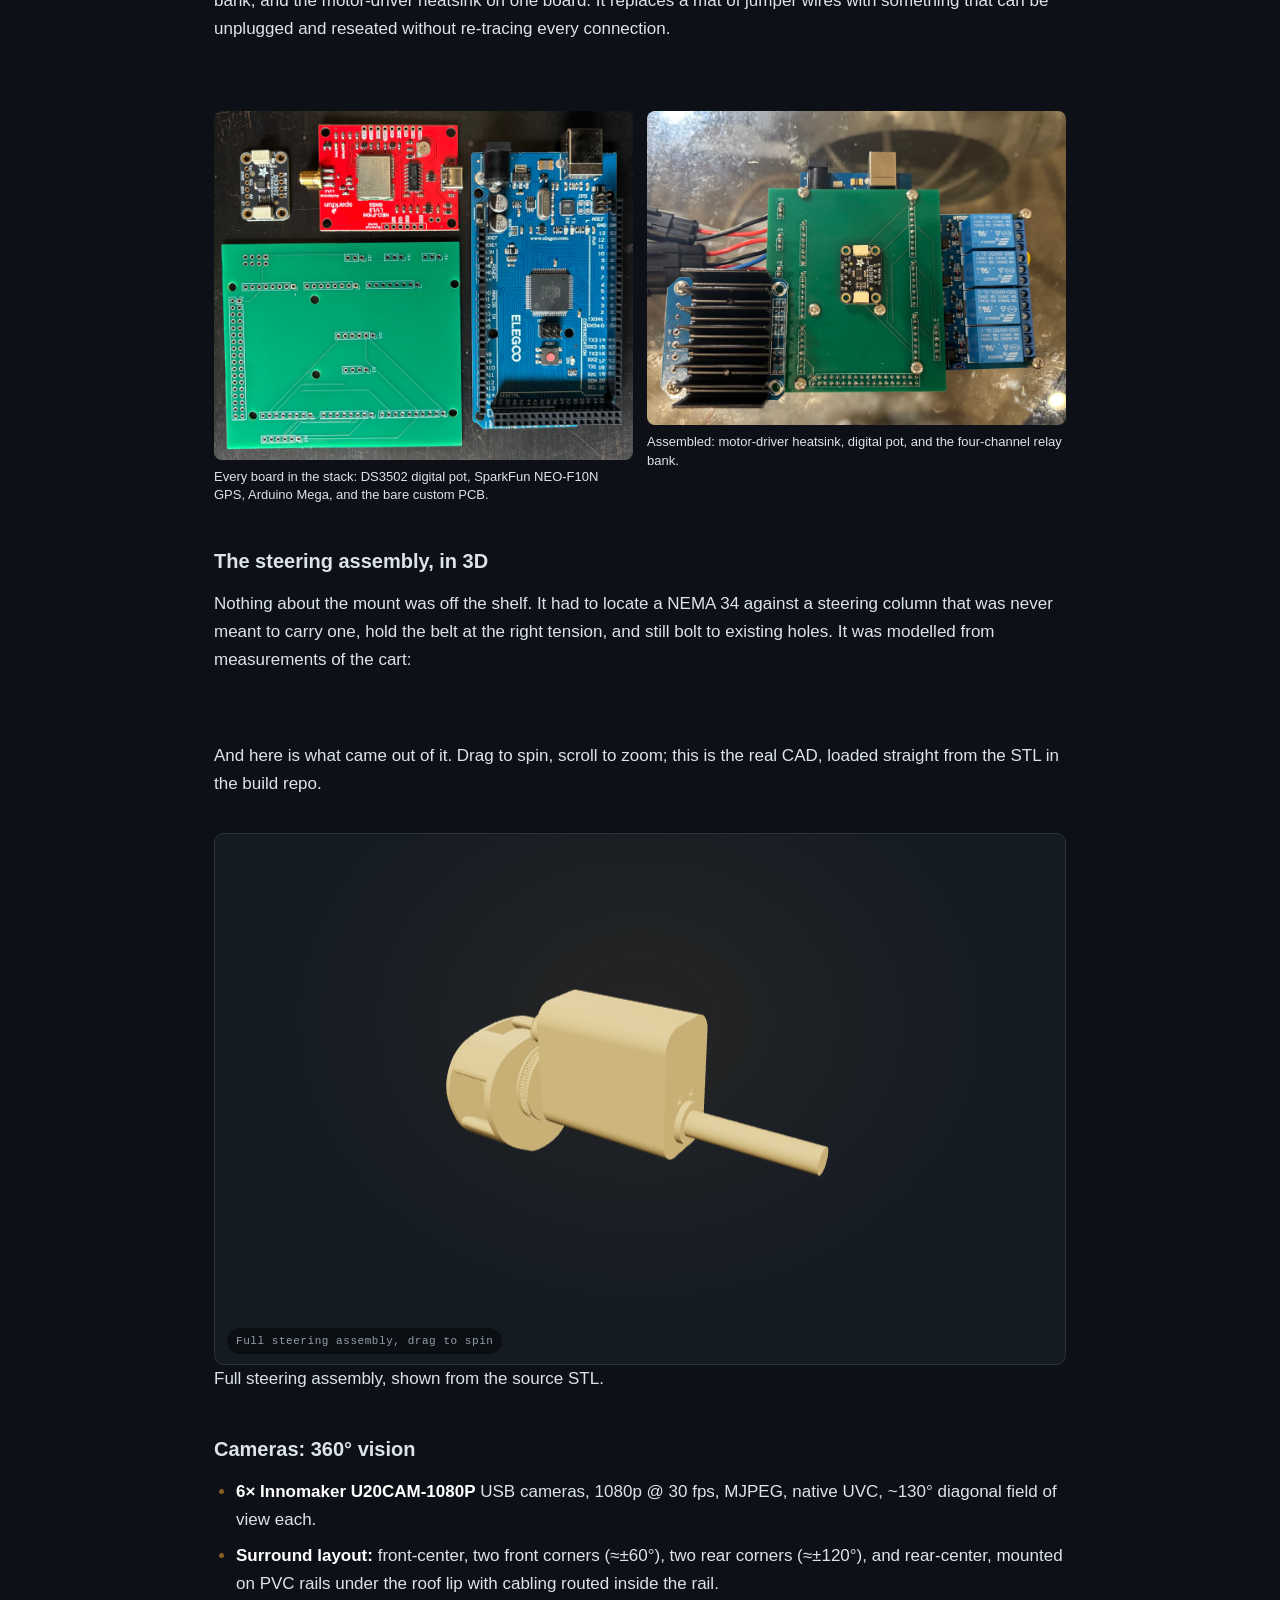
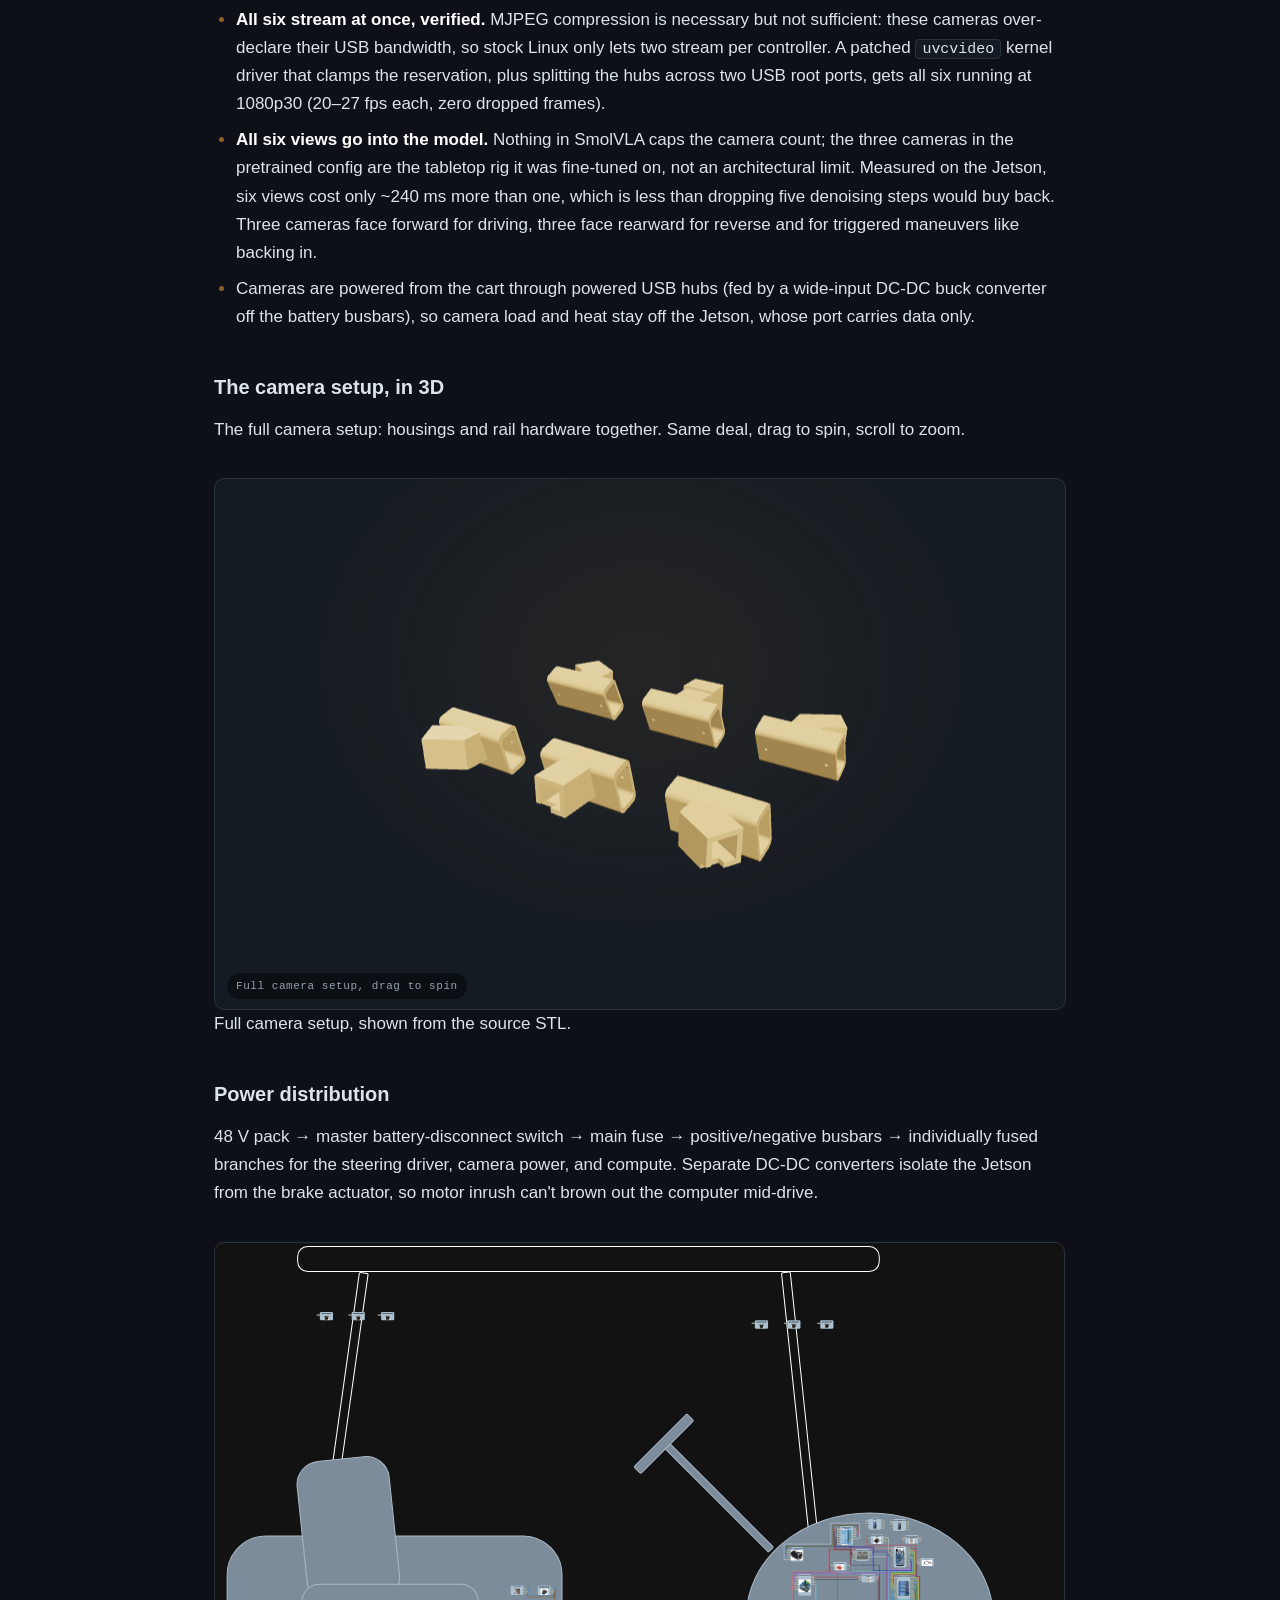
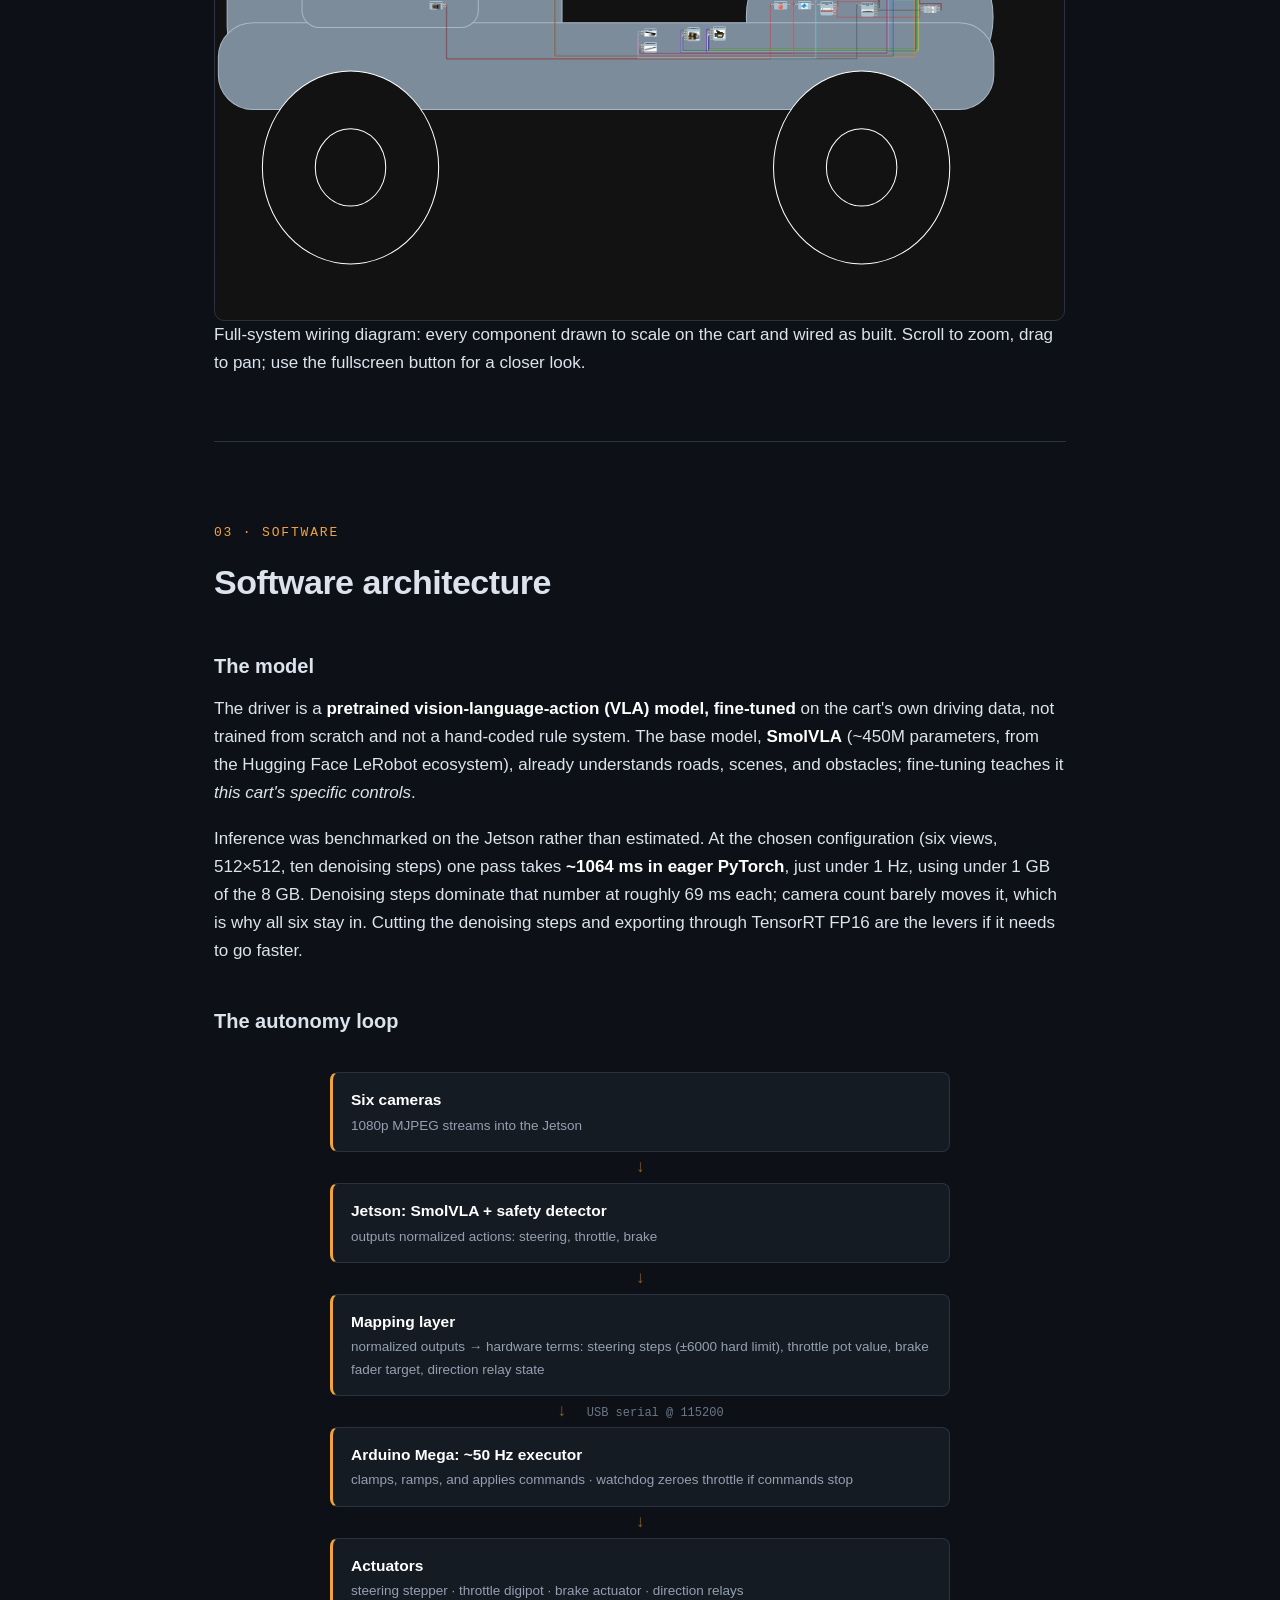
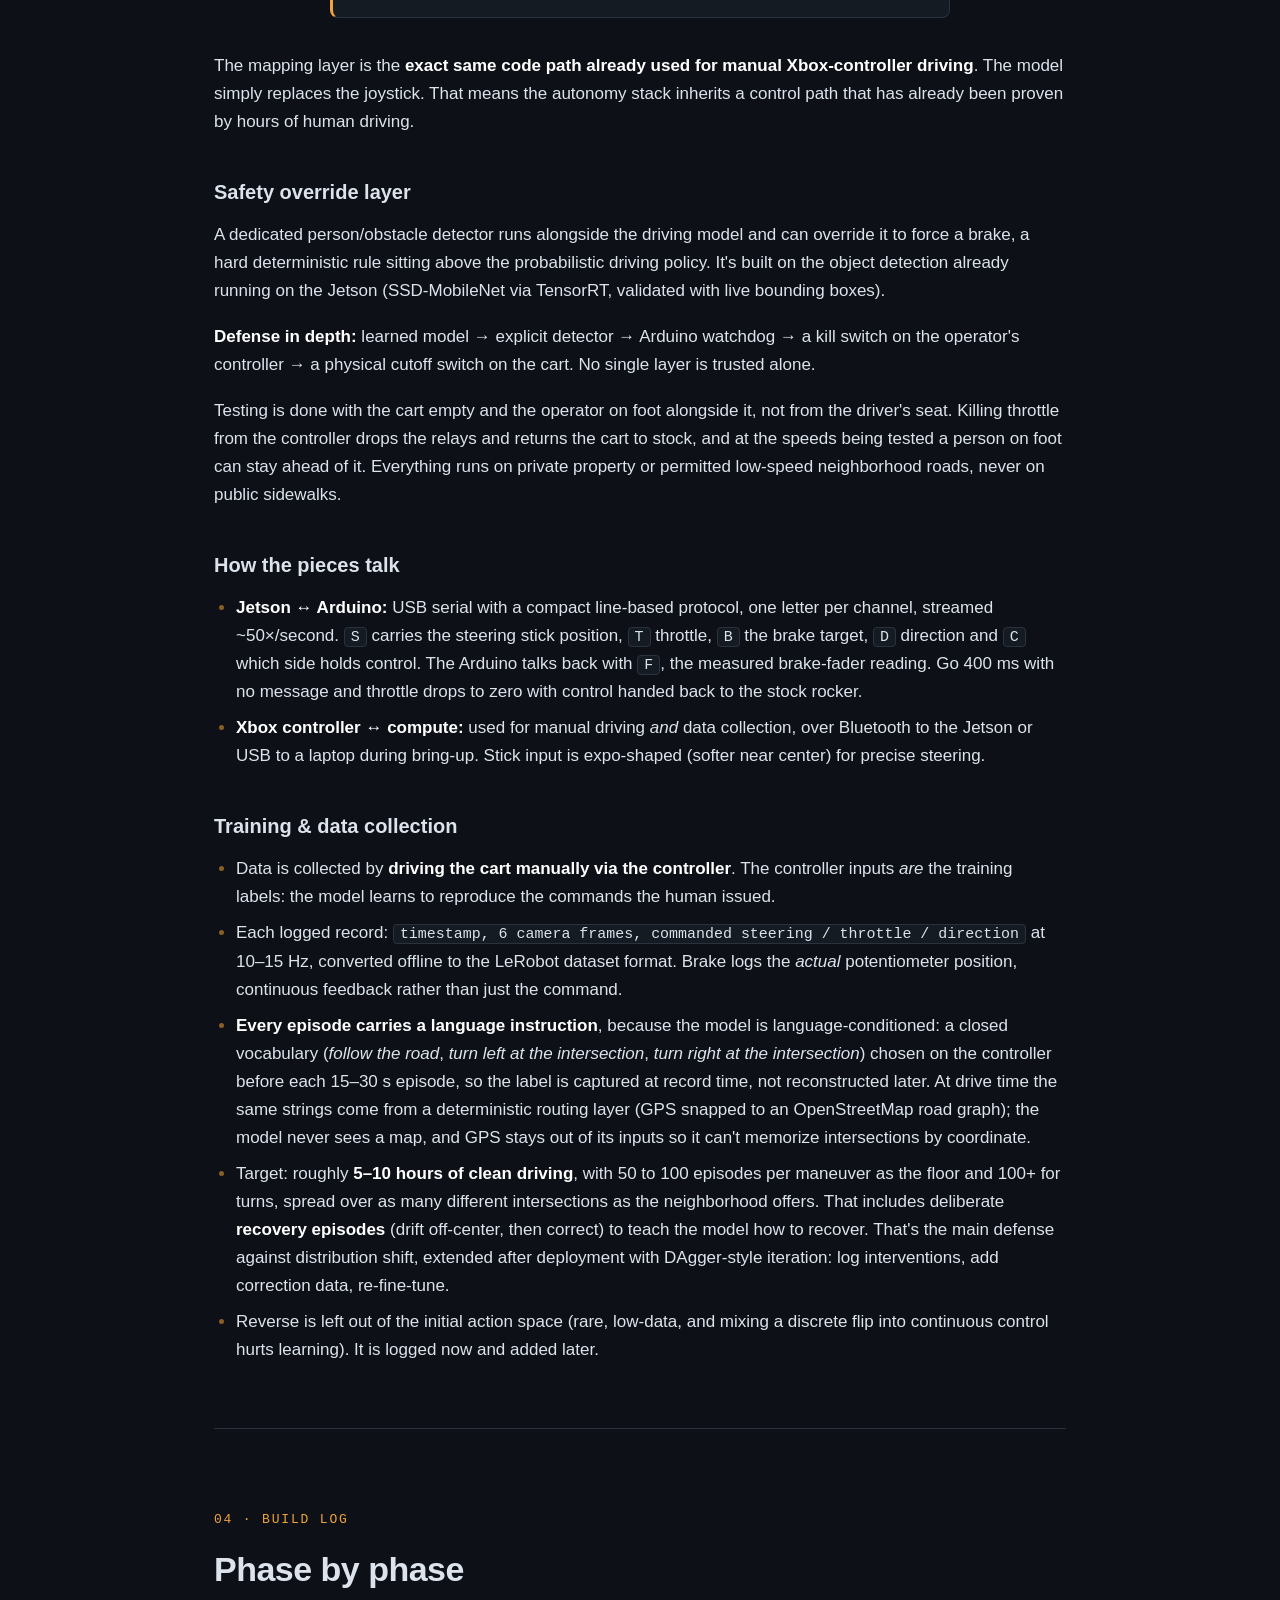
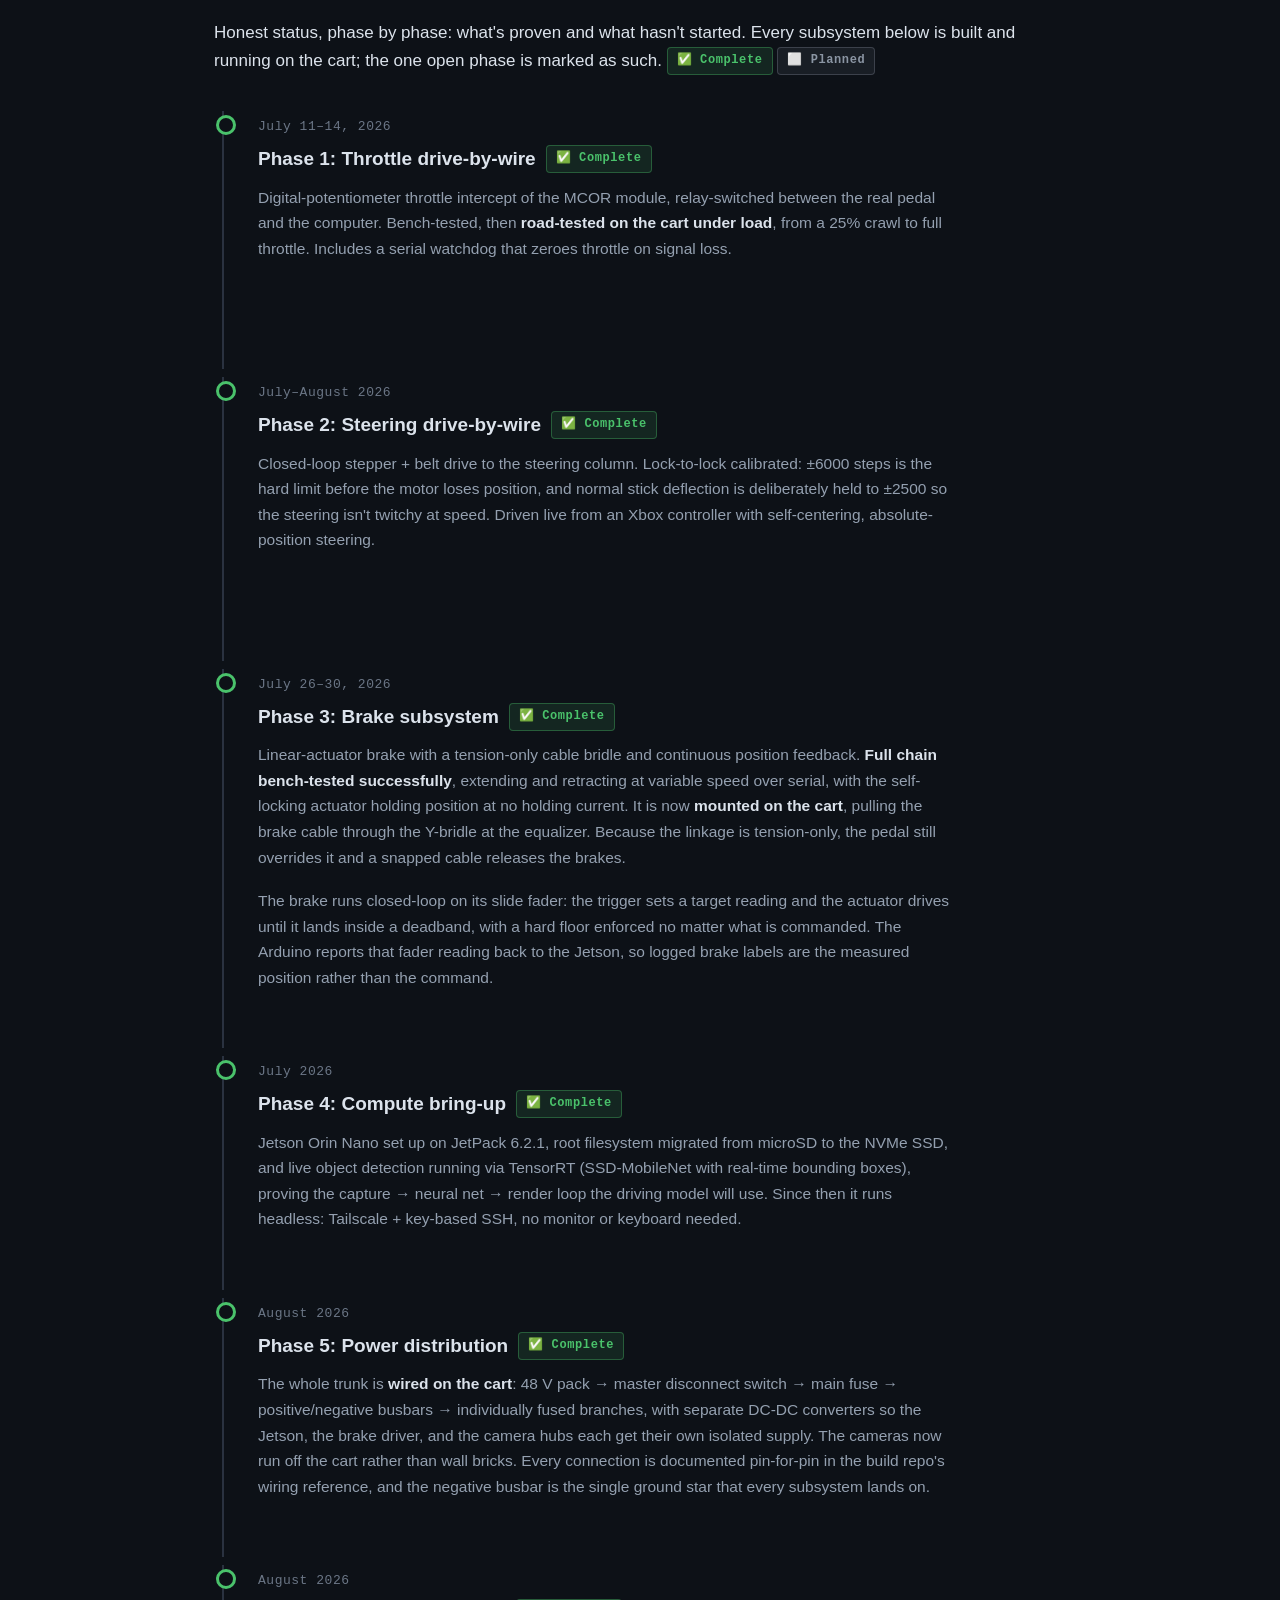
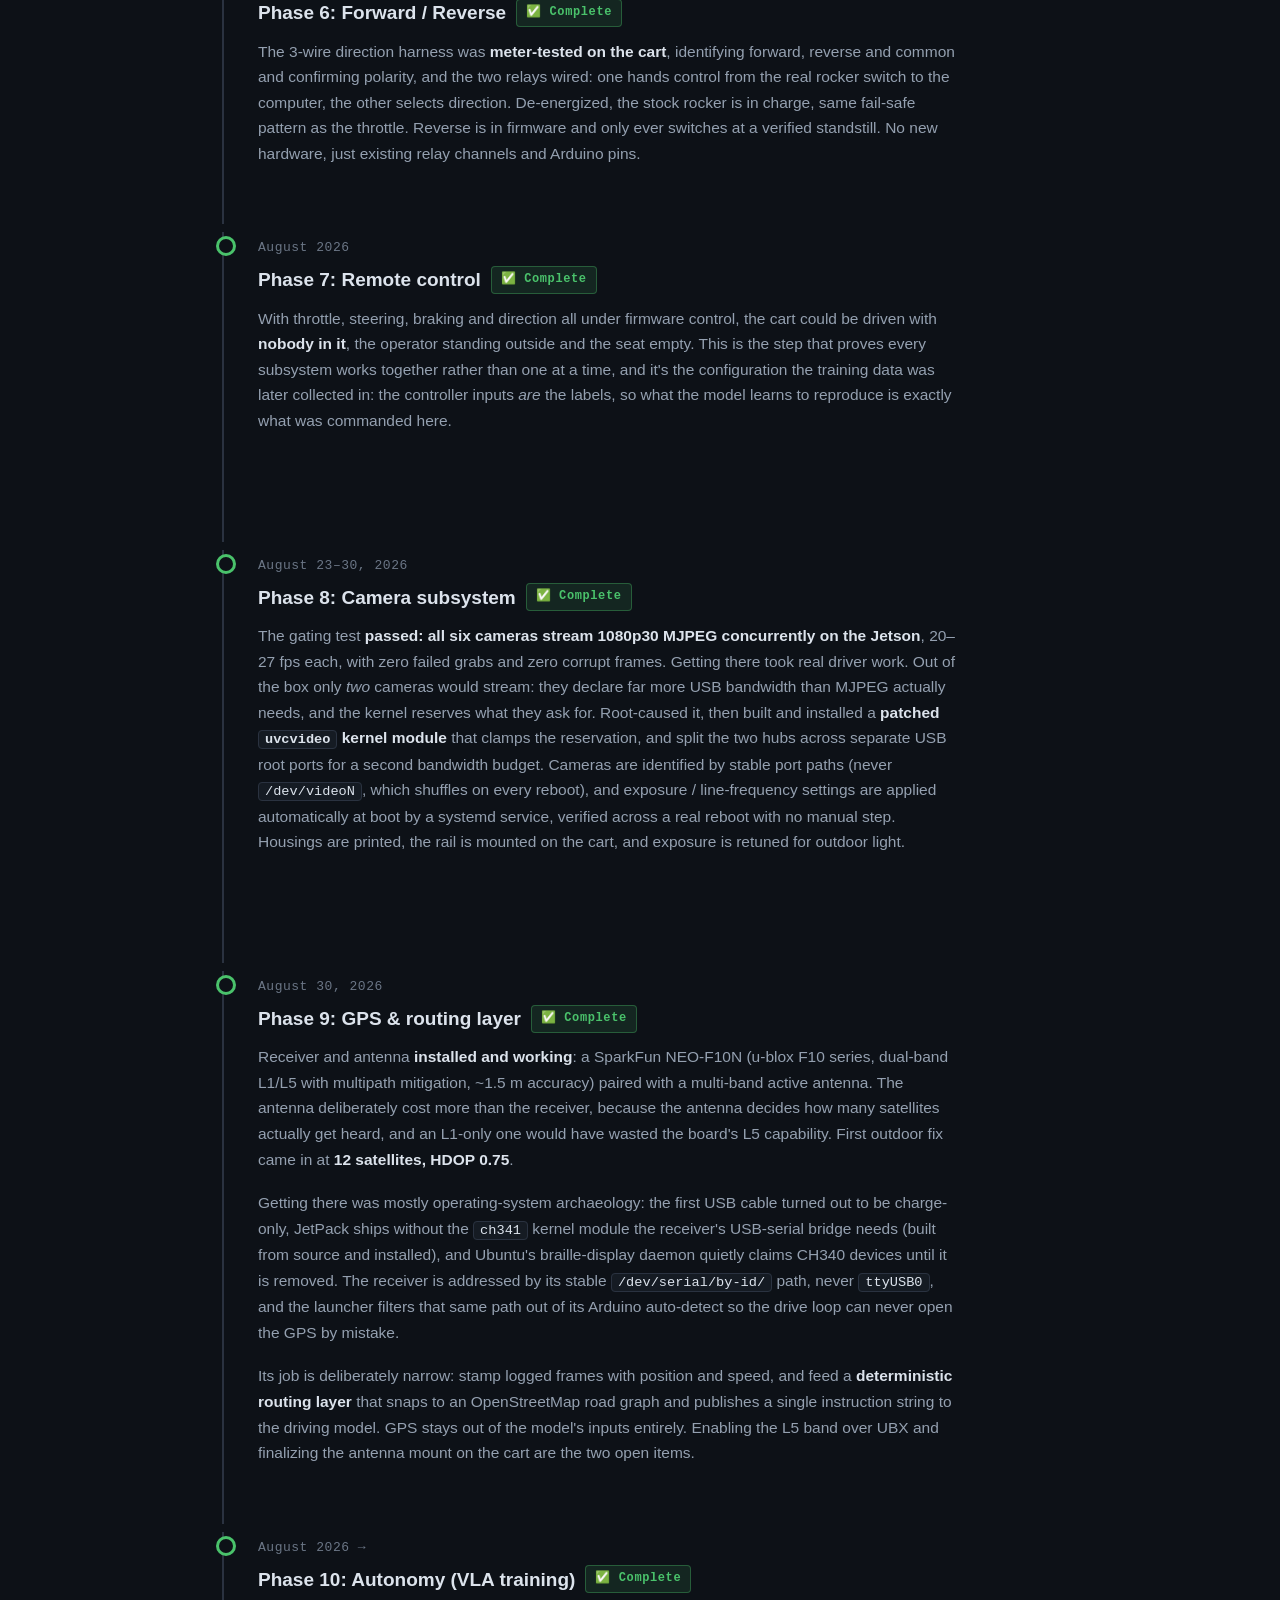
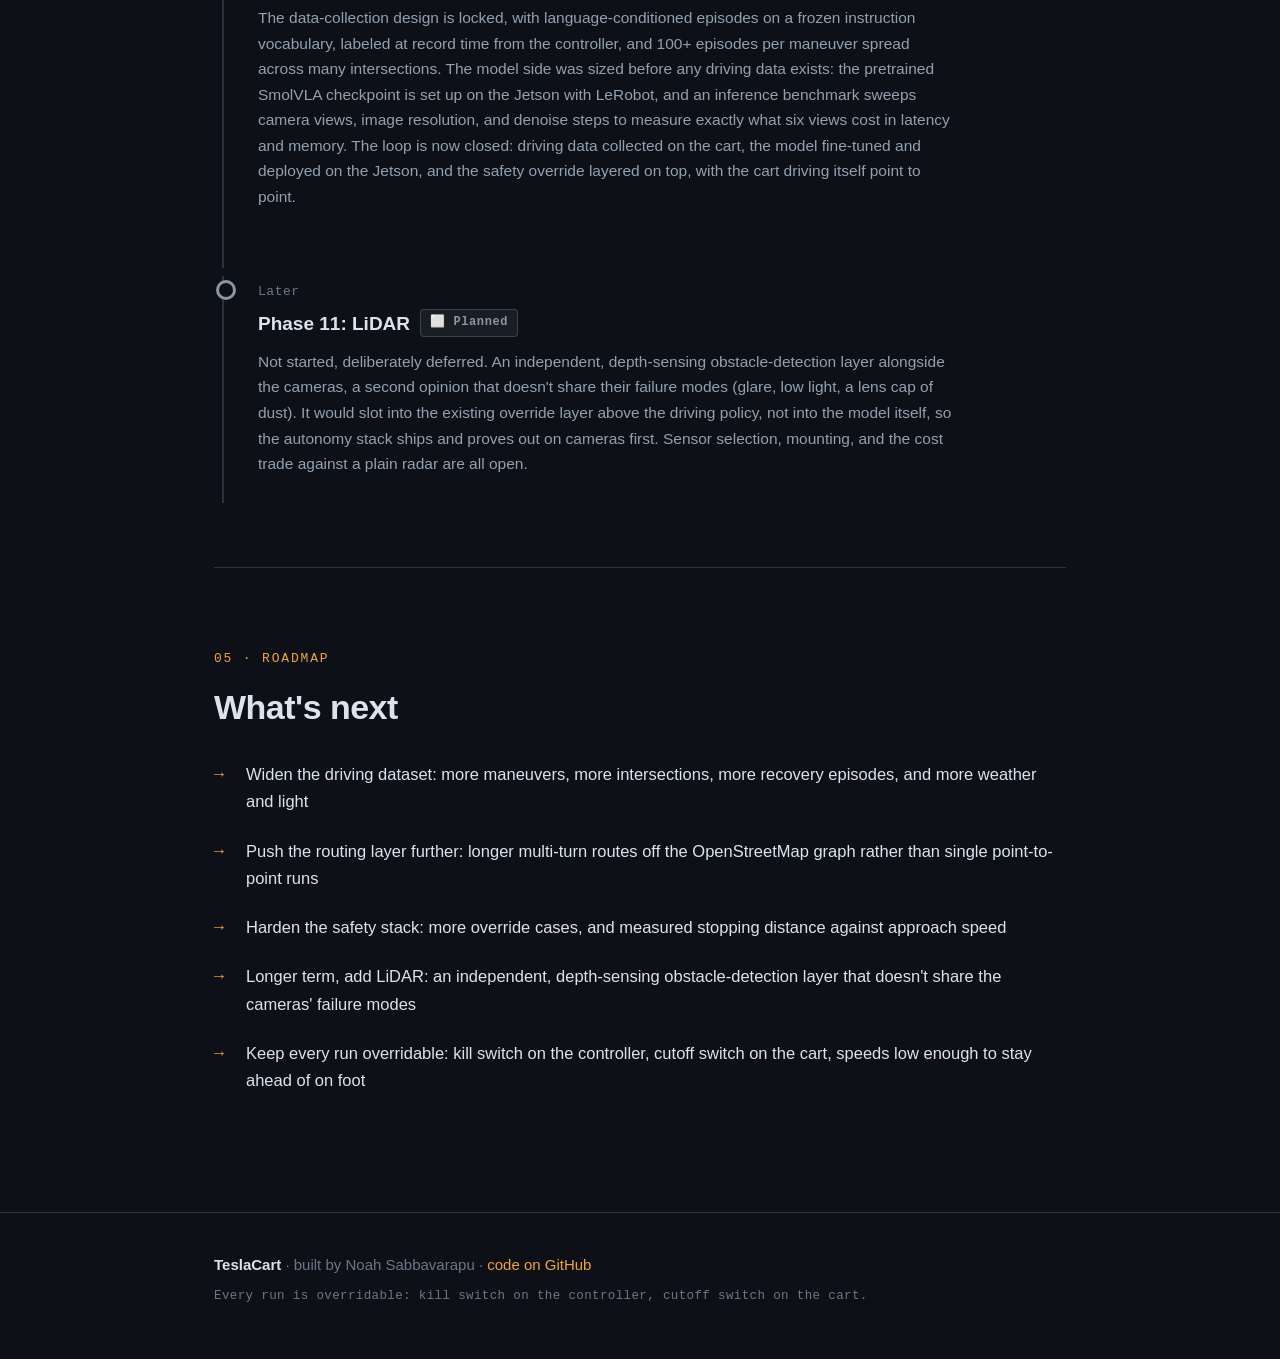
==== commit 4485562f: "update media for jetson" ====
--- a/index.html
+++ b/index.html
@@ -643,6 +643,13 @@
           capture → neural net → render loop the driving model will use. Since
           then it runs headless: Tailscale + key-based SSH, no monitor or
           keyboard needed.</p>
+        <figure class="media">
+          <video muted loop playsinline preload="metadata" data-autoplay
+                 aria-label="Unboxing the NVIDIA Jetson Orin Nano developer kit">
+            <source src="assets/jetson-unboxing.mp4" type="video/mp4">
+          </video>
+          <figcaption>The Orin Nano developer kit out of the box, before any of it ran.</figcaption>
+        </figure>
       </li>
 
 
@@ -779,11 +786,11 @@
           mount on the cart are the two open items.</p>
         <figure class="media">
           <video muted loop playsinline preload="metadata" data-autoplay
-                 aria-label="The GPS antenna mounted on the cart">
+                 aria-label="The GPS receiver board and the antenna mounted on the cart roof">
             <source src="assets/gps-antenna.mp4" type="video/mp4">
           </video>
-          <figcaption>The active antenna on the cart: the half that
-            decides how many satellites actually get heard.</figcaption>
+          <figcaption>The receiver board, and the active antenna mounted up on the
+            roof beside the light bar with its cable routed down.</figcaption>
         </figure>
       </li>
 
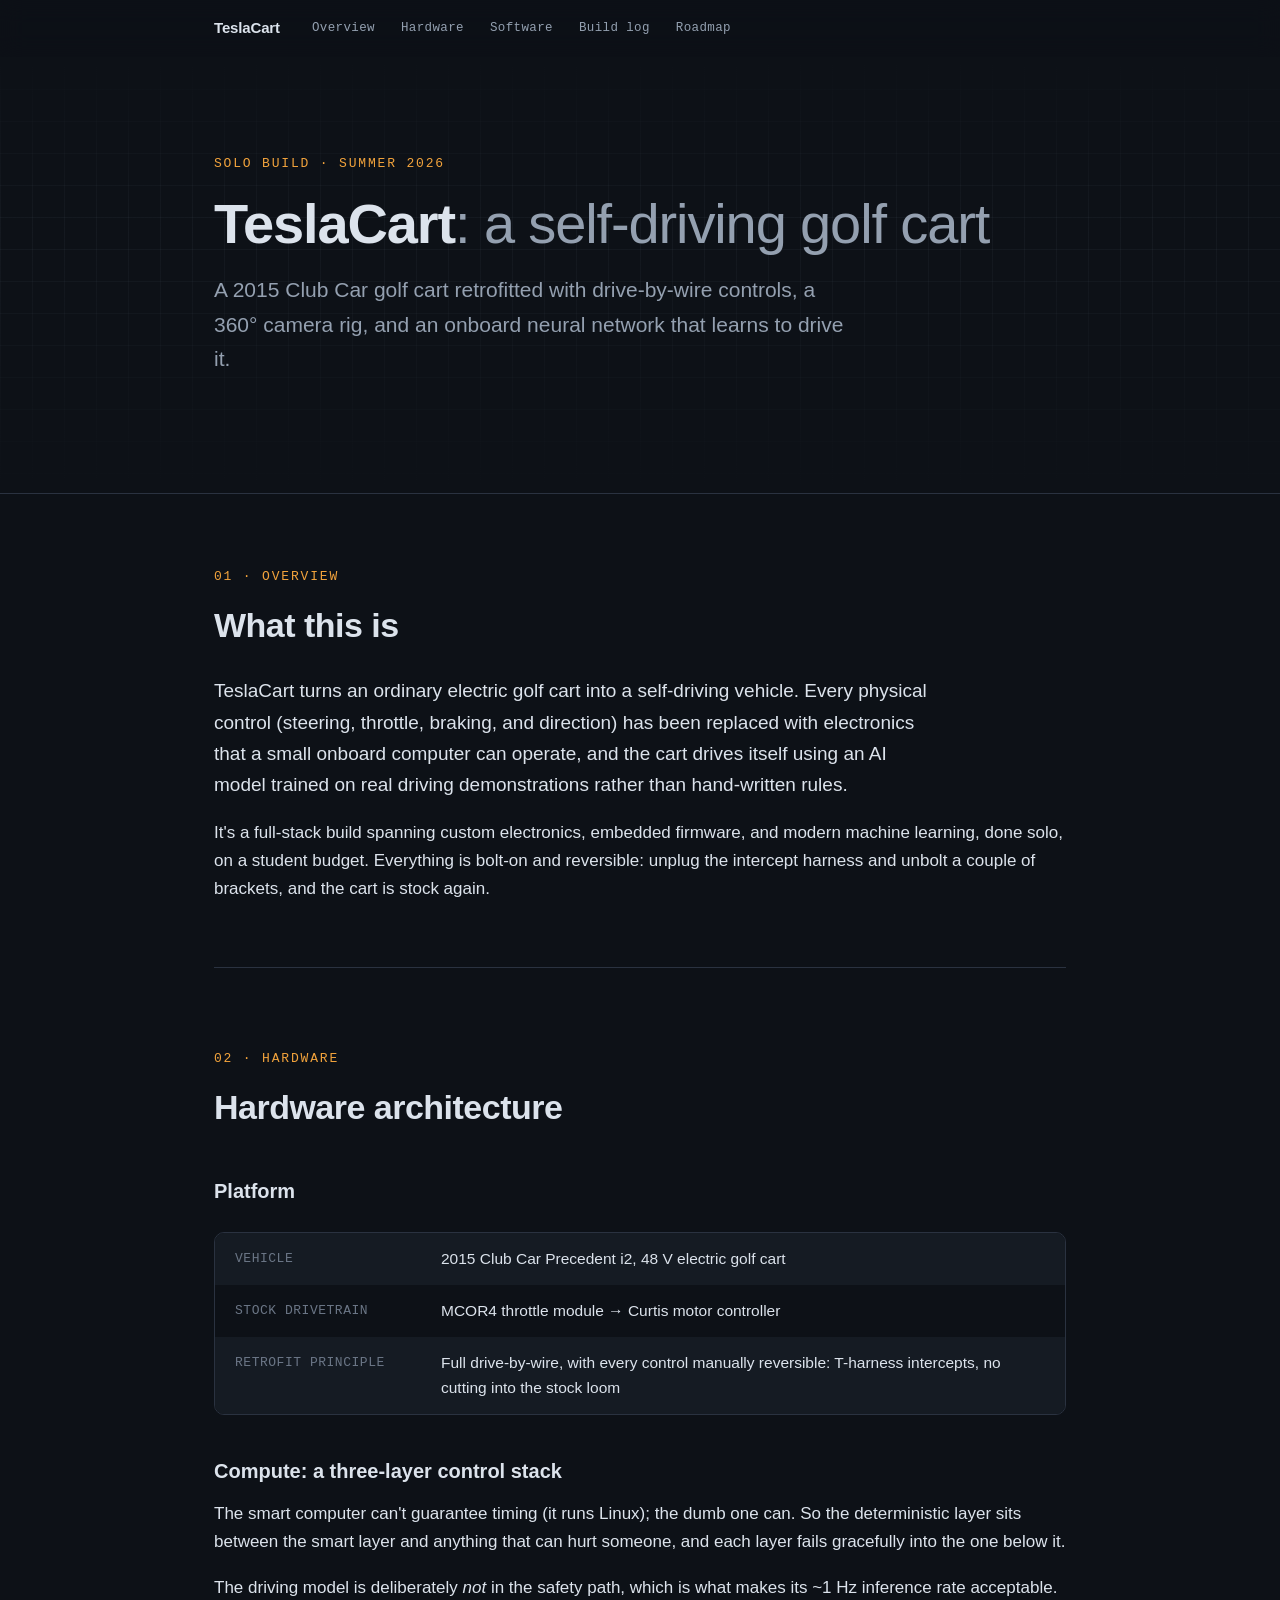
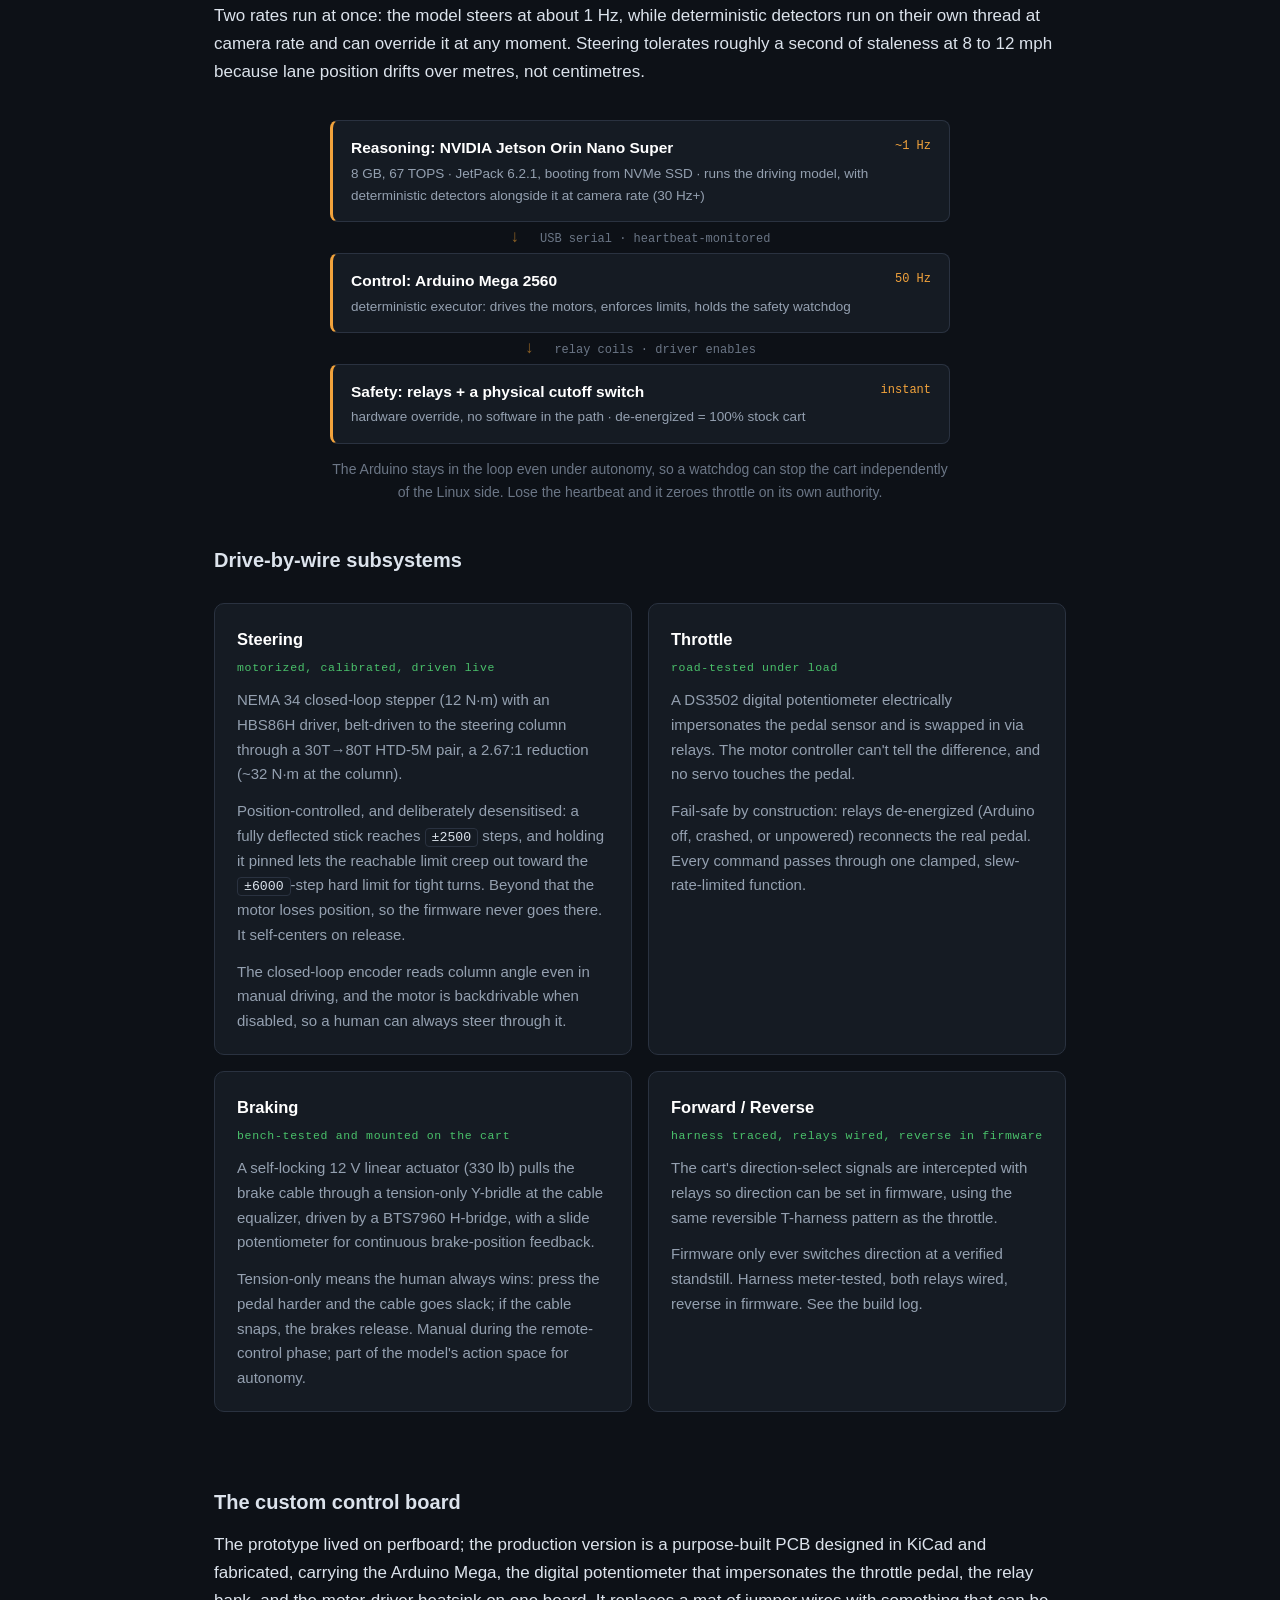
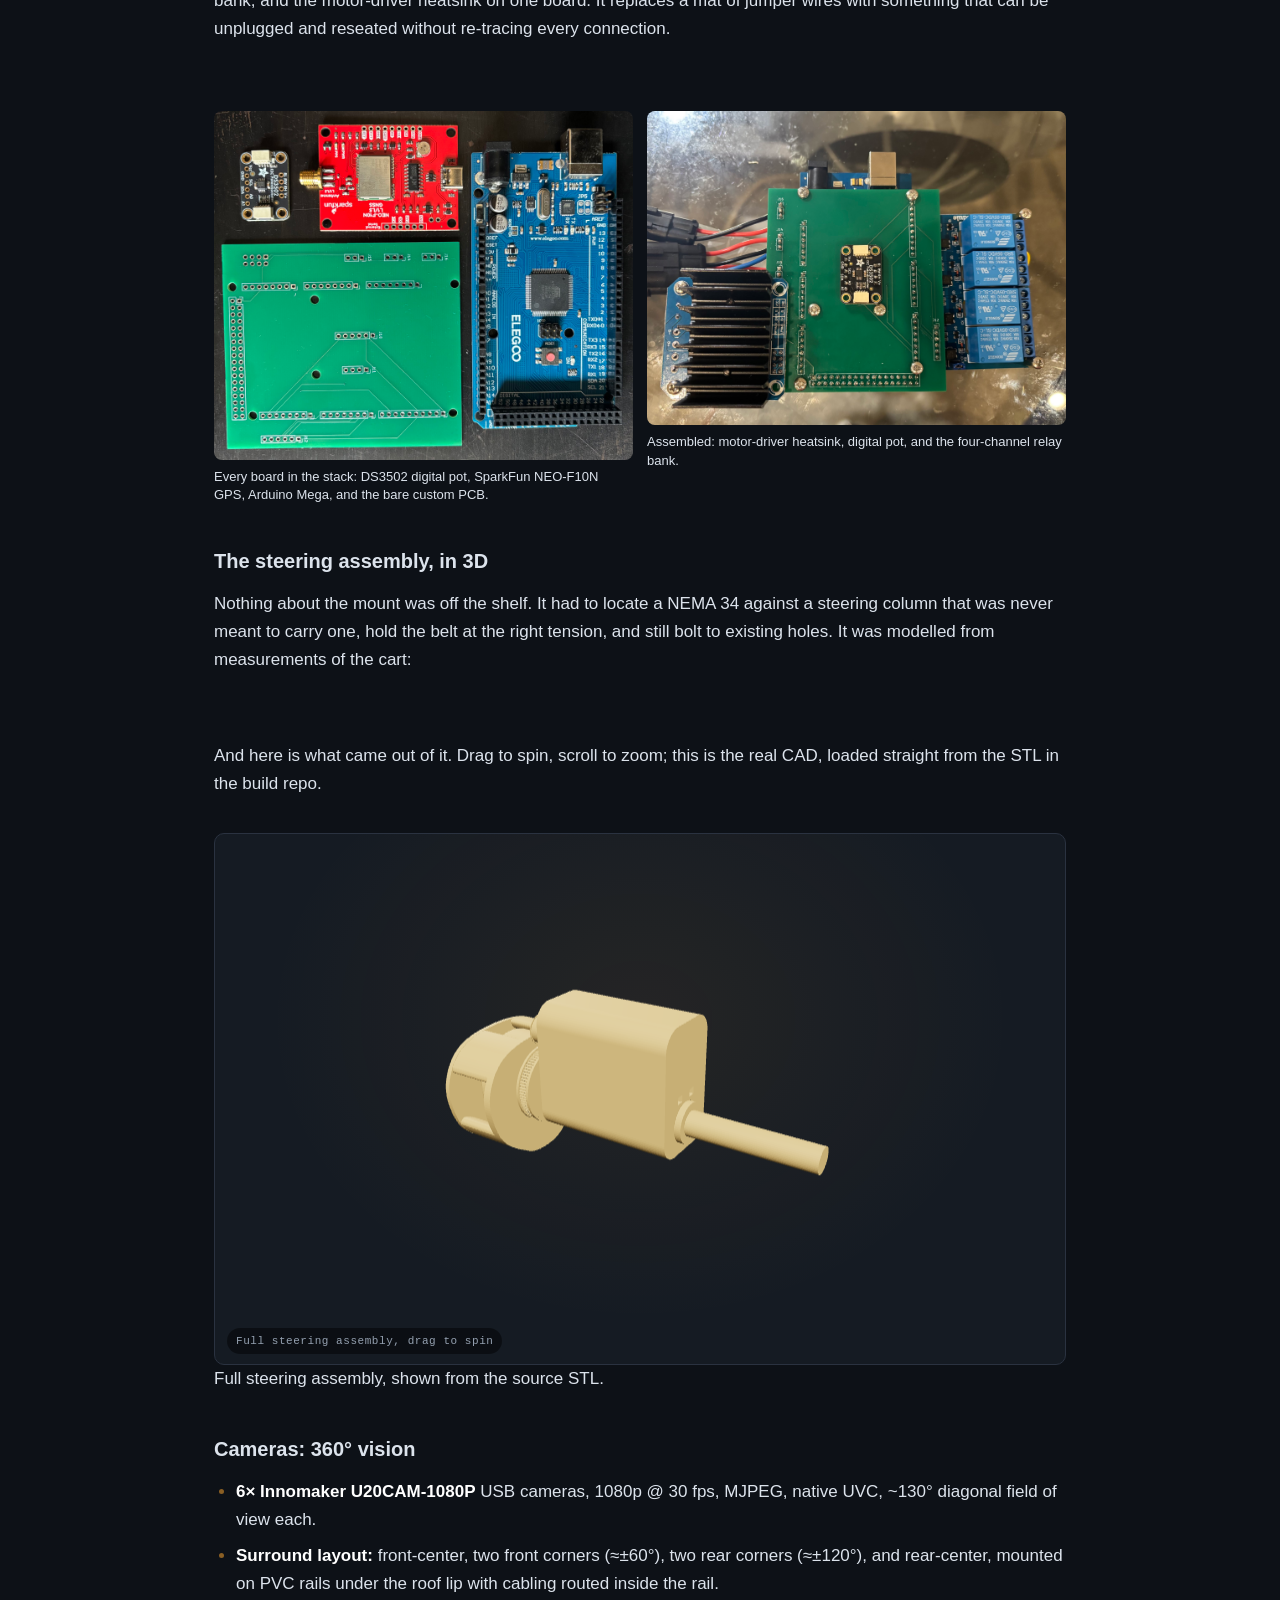
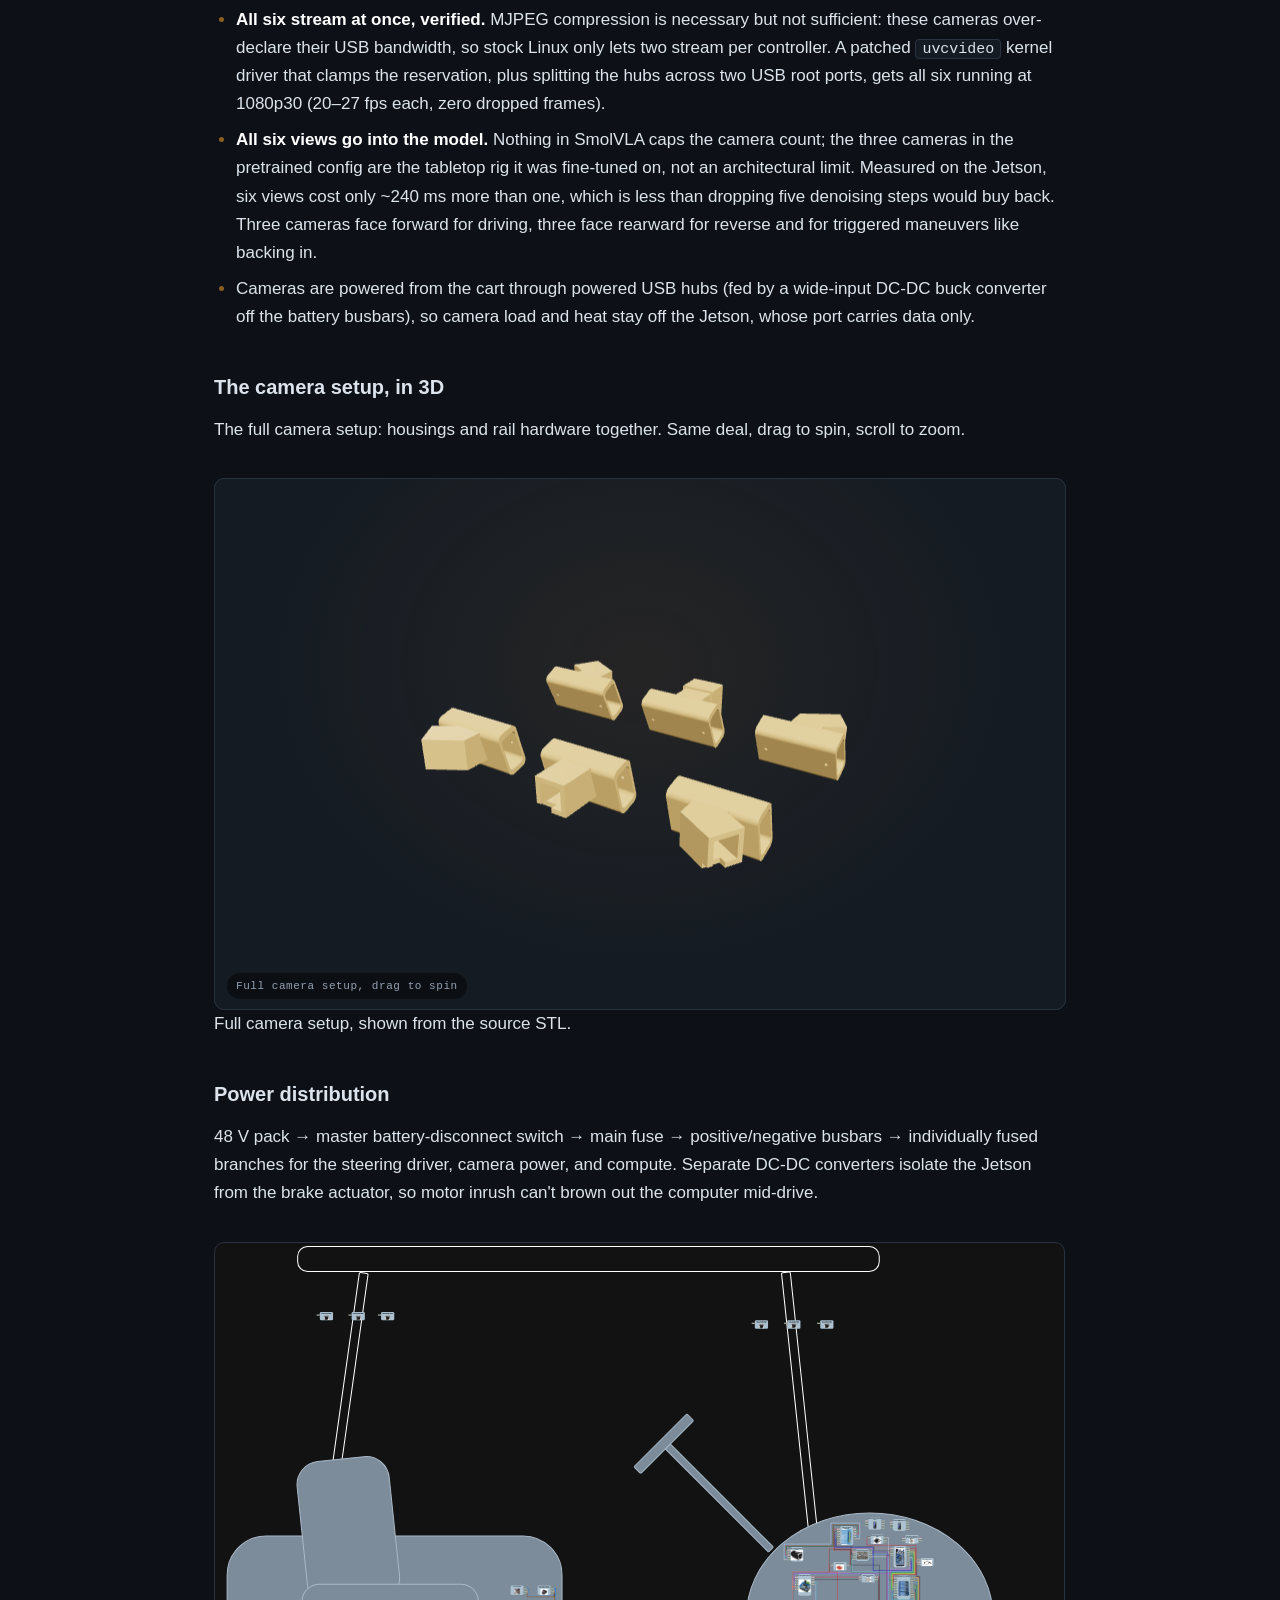
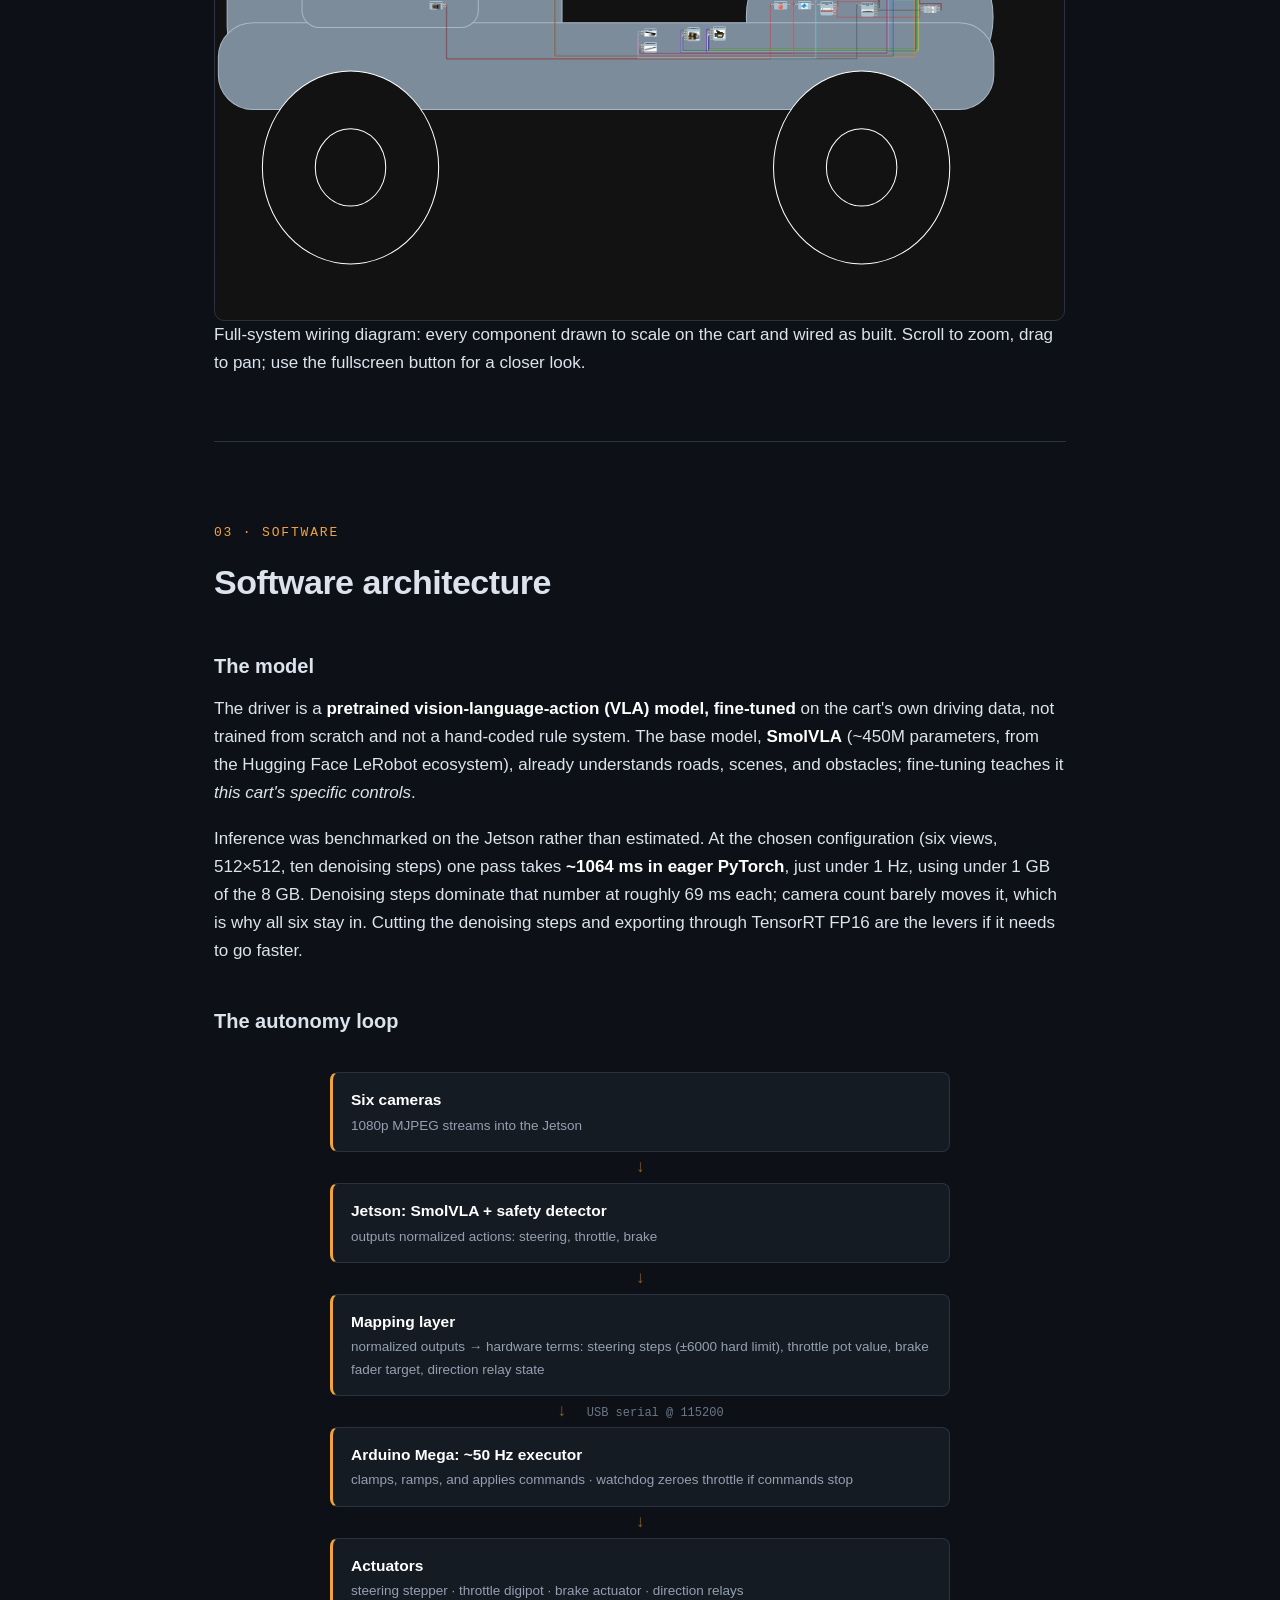
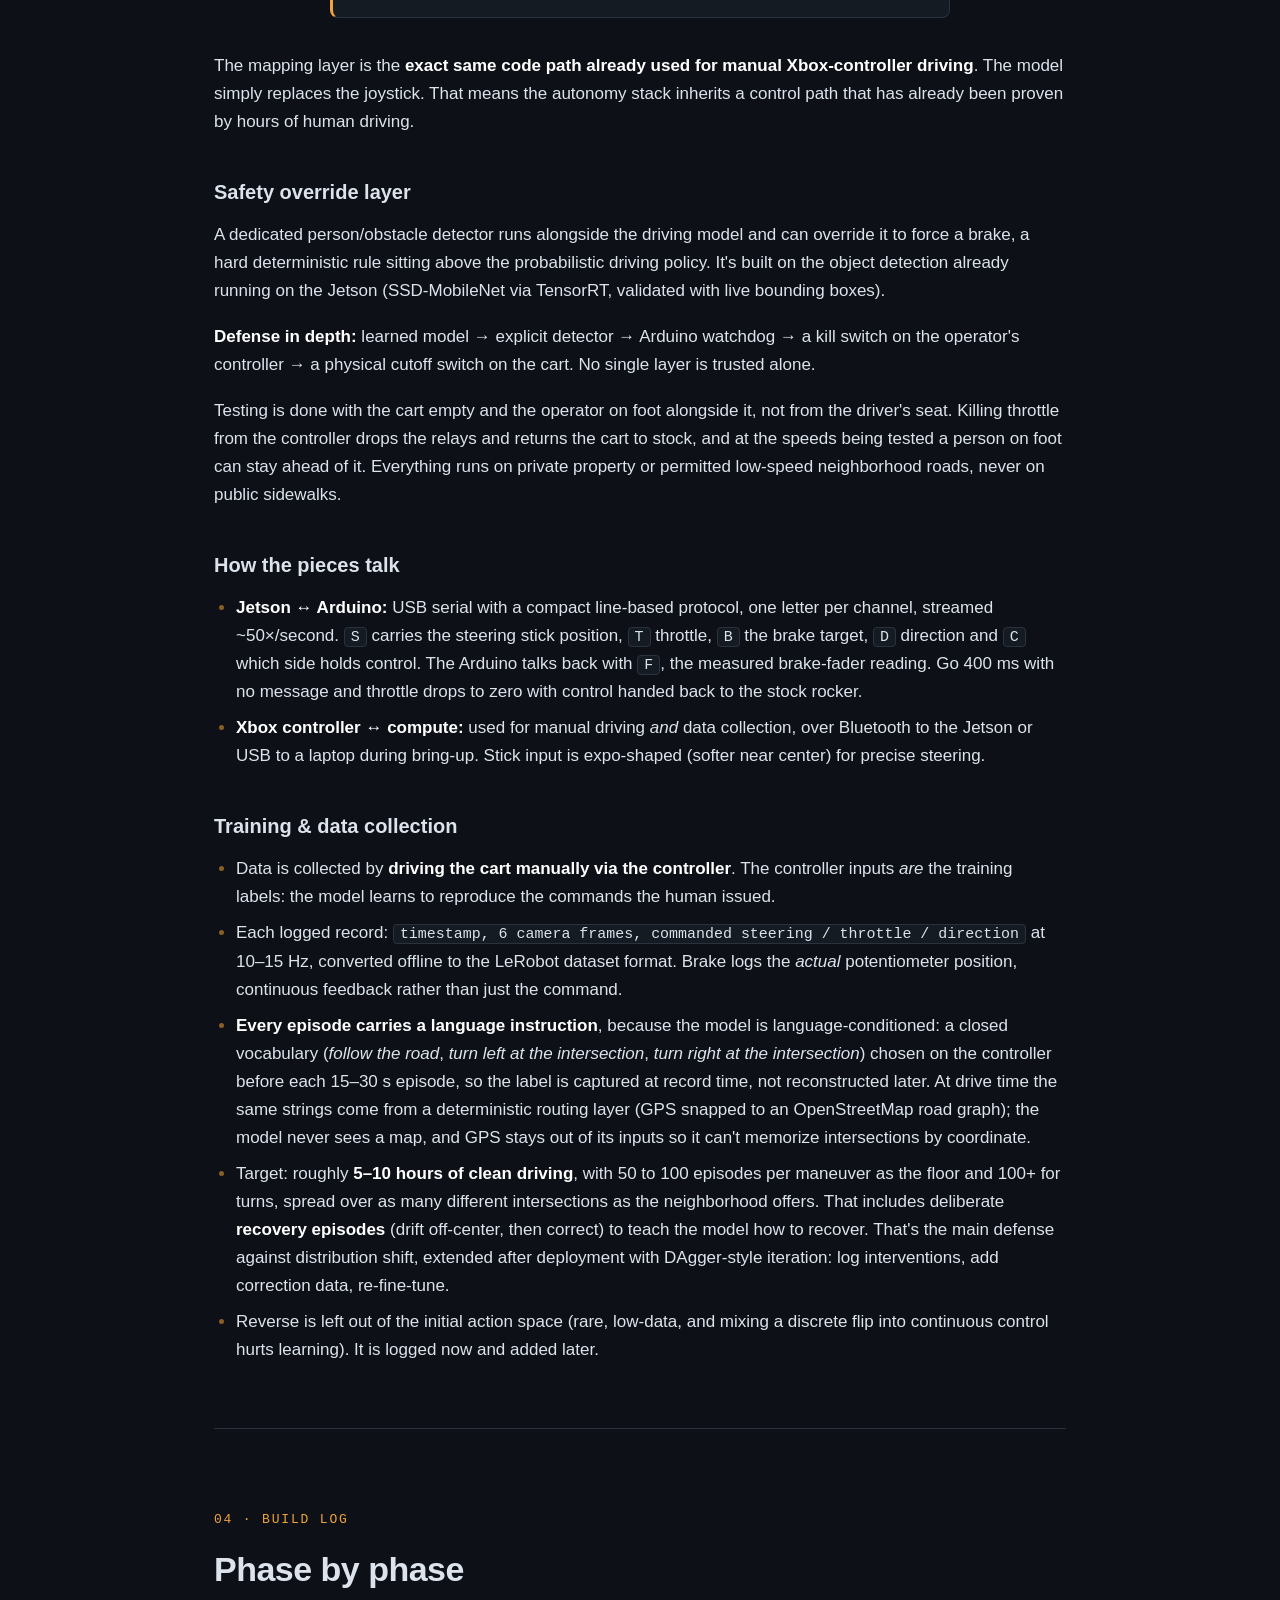
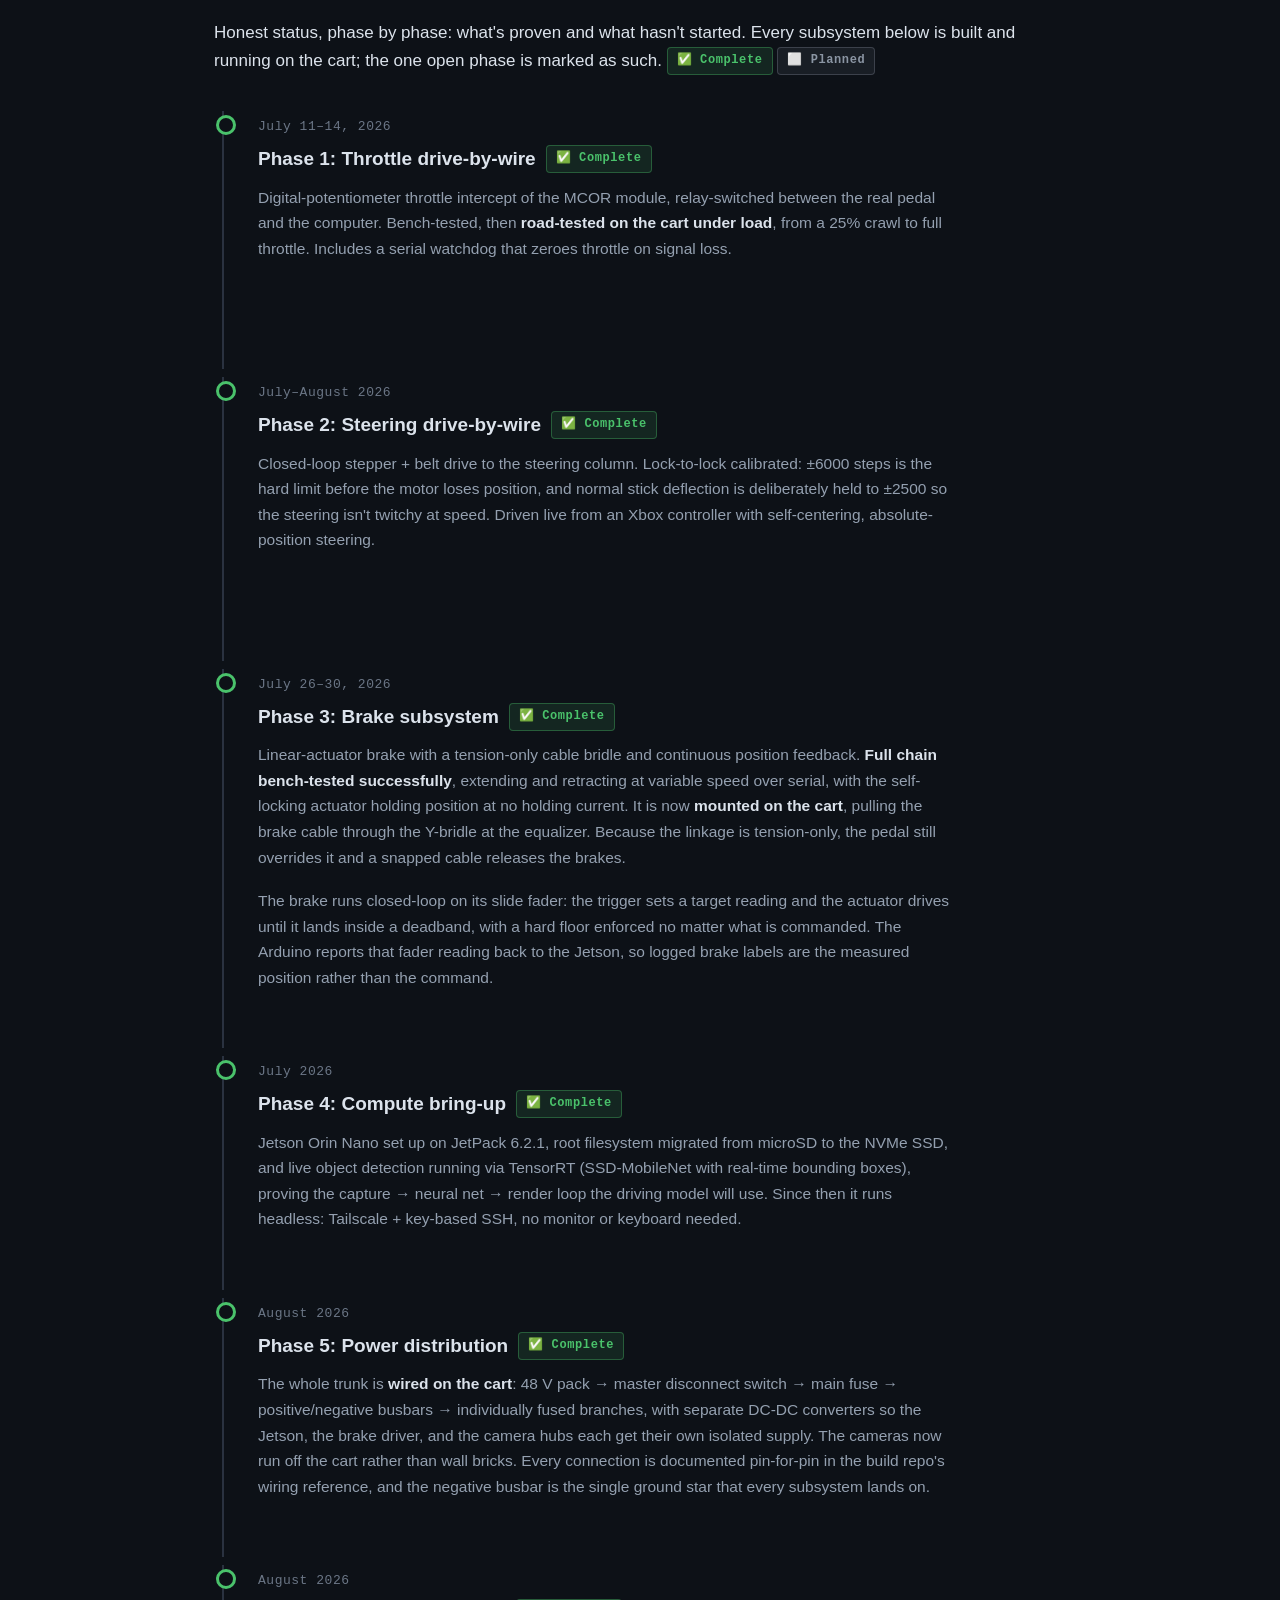
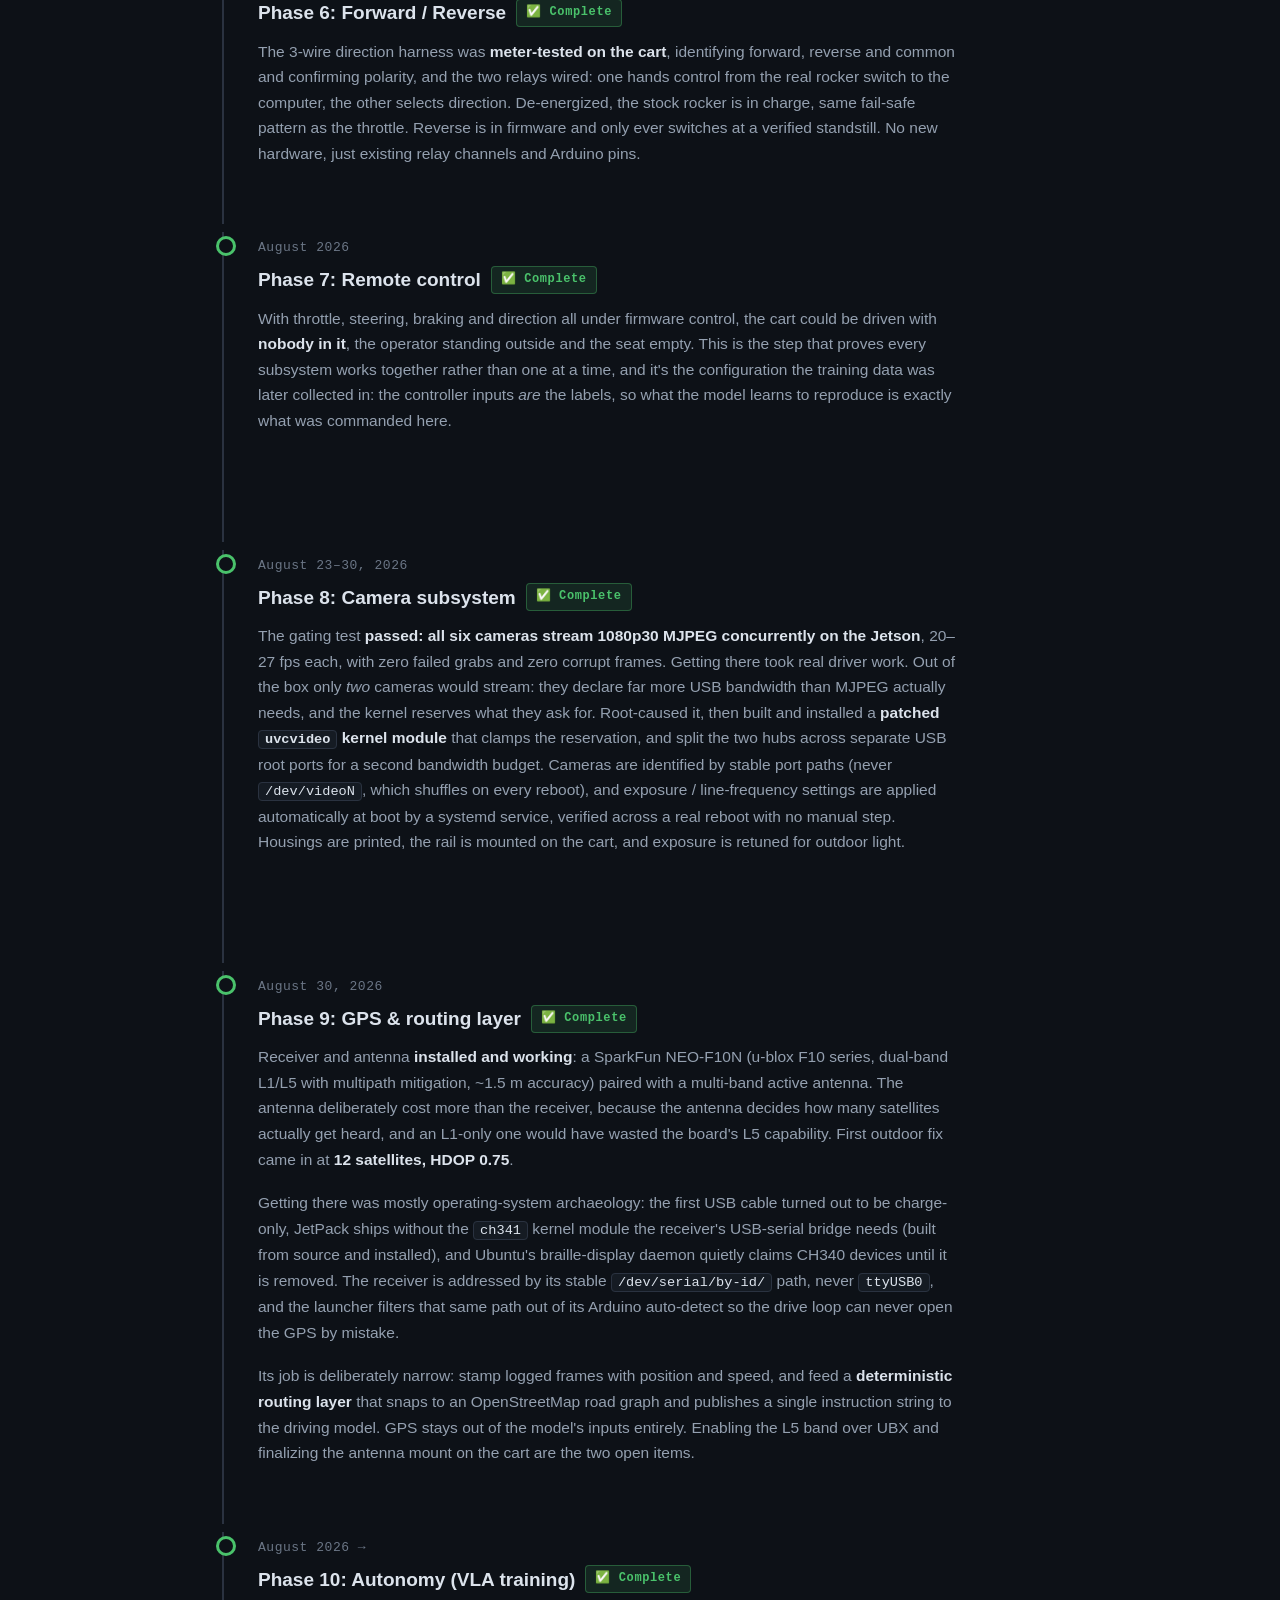
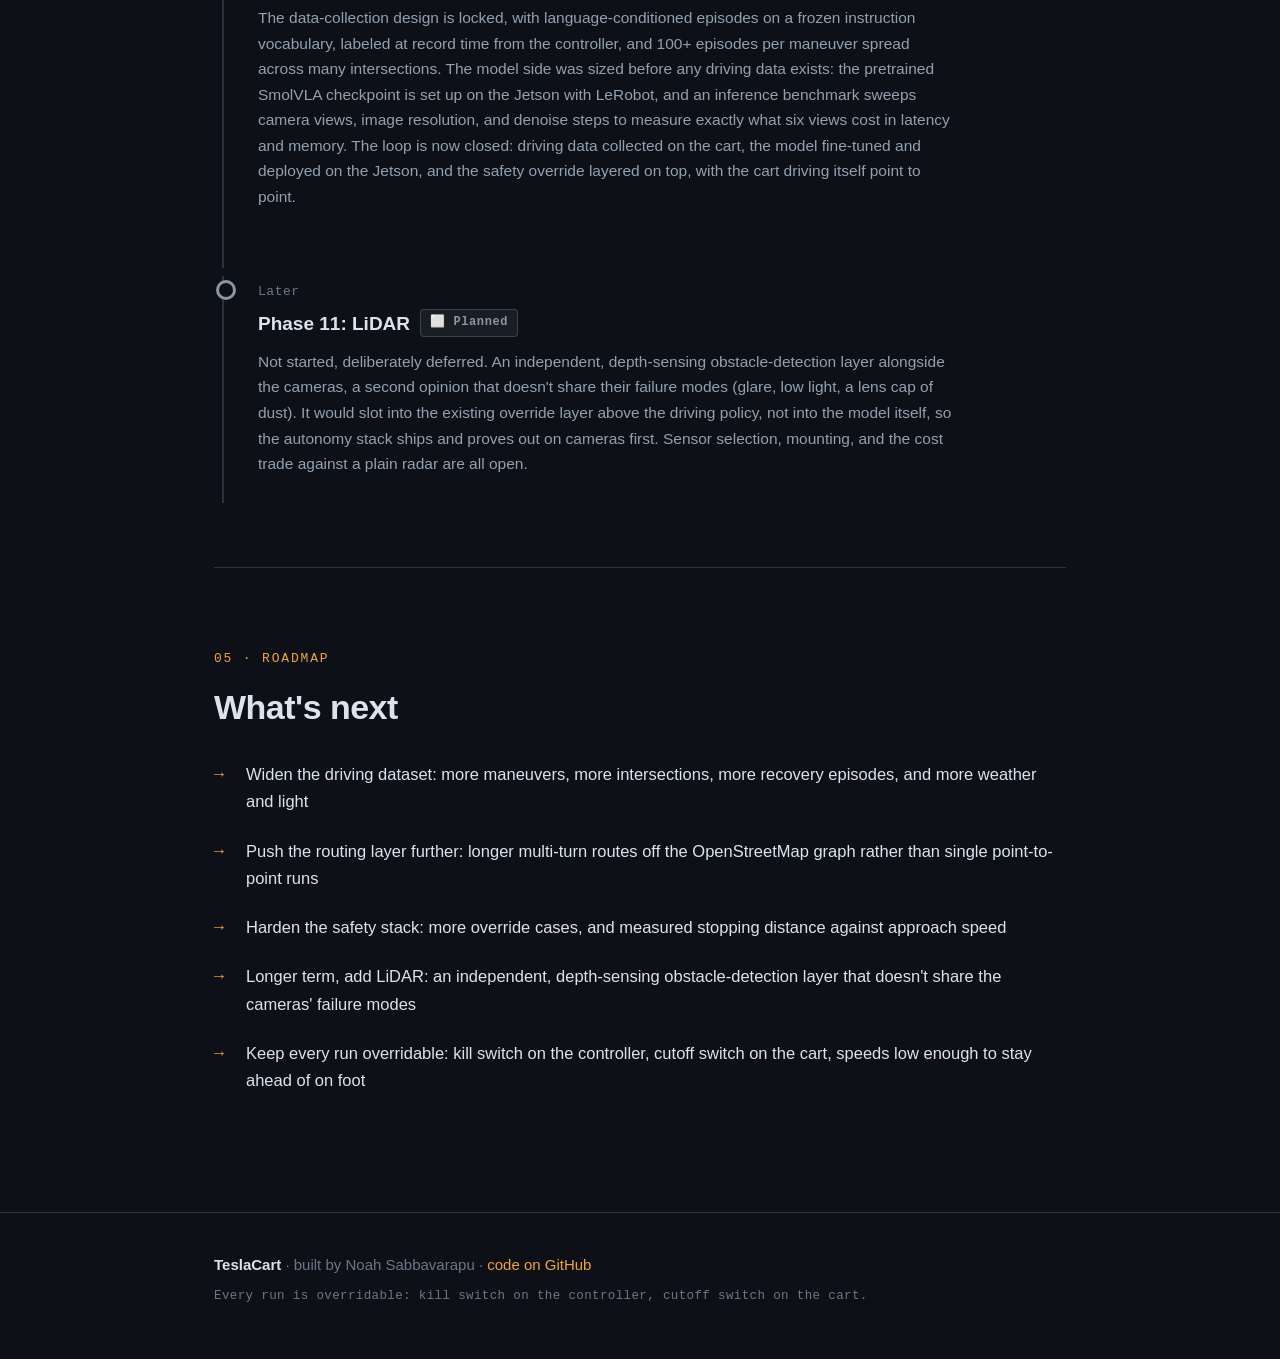
==== commit c16a84e0: "update GPS video" ====
--- a/index.html
+++ b/index.html
@@ -787,7 +787,7 @@
         <figure class="media">
           <video muted loop playsinline preload="metadata" data-autoplay
                  aria-label="The GPS receiver board and the antenna mounted on the cart roof">
-            <source src="assets/gps-antenna.mp4" type="video/mp4">
+            <source src="assets/gps-showcase.mp4" type="video/mp4">
           </video>
           <figcaption>The receiver board, and the active antenna mounted up on the
             roof beside the light bar with its cable routed down.</figcaption>
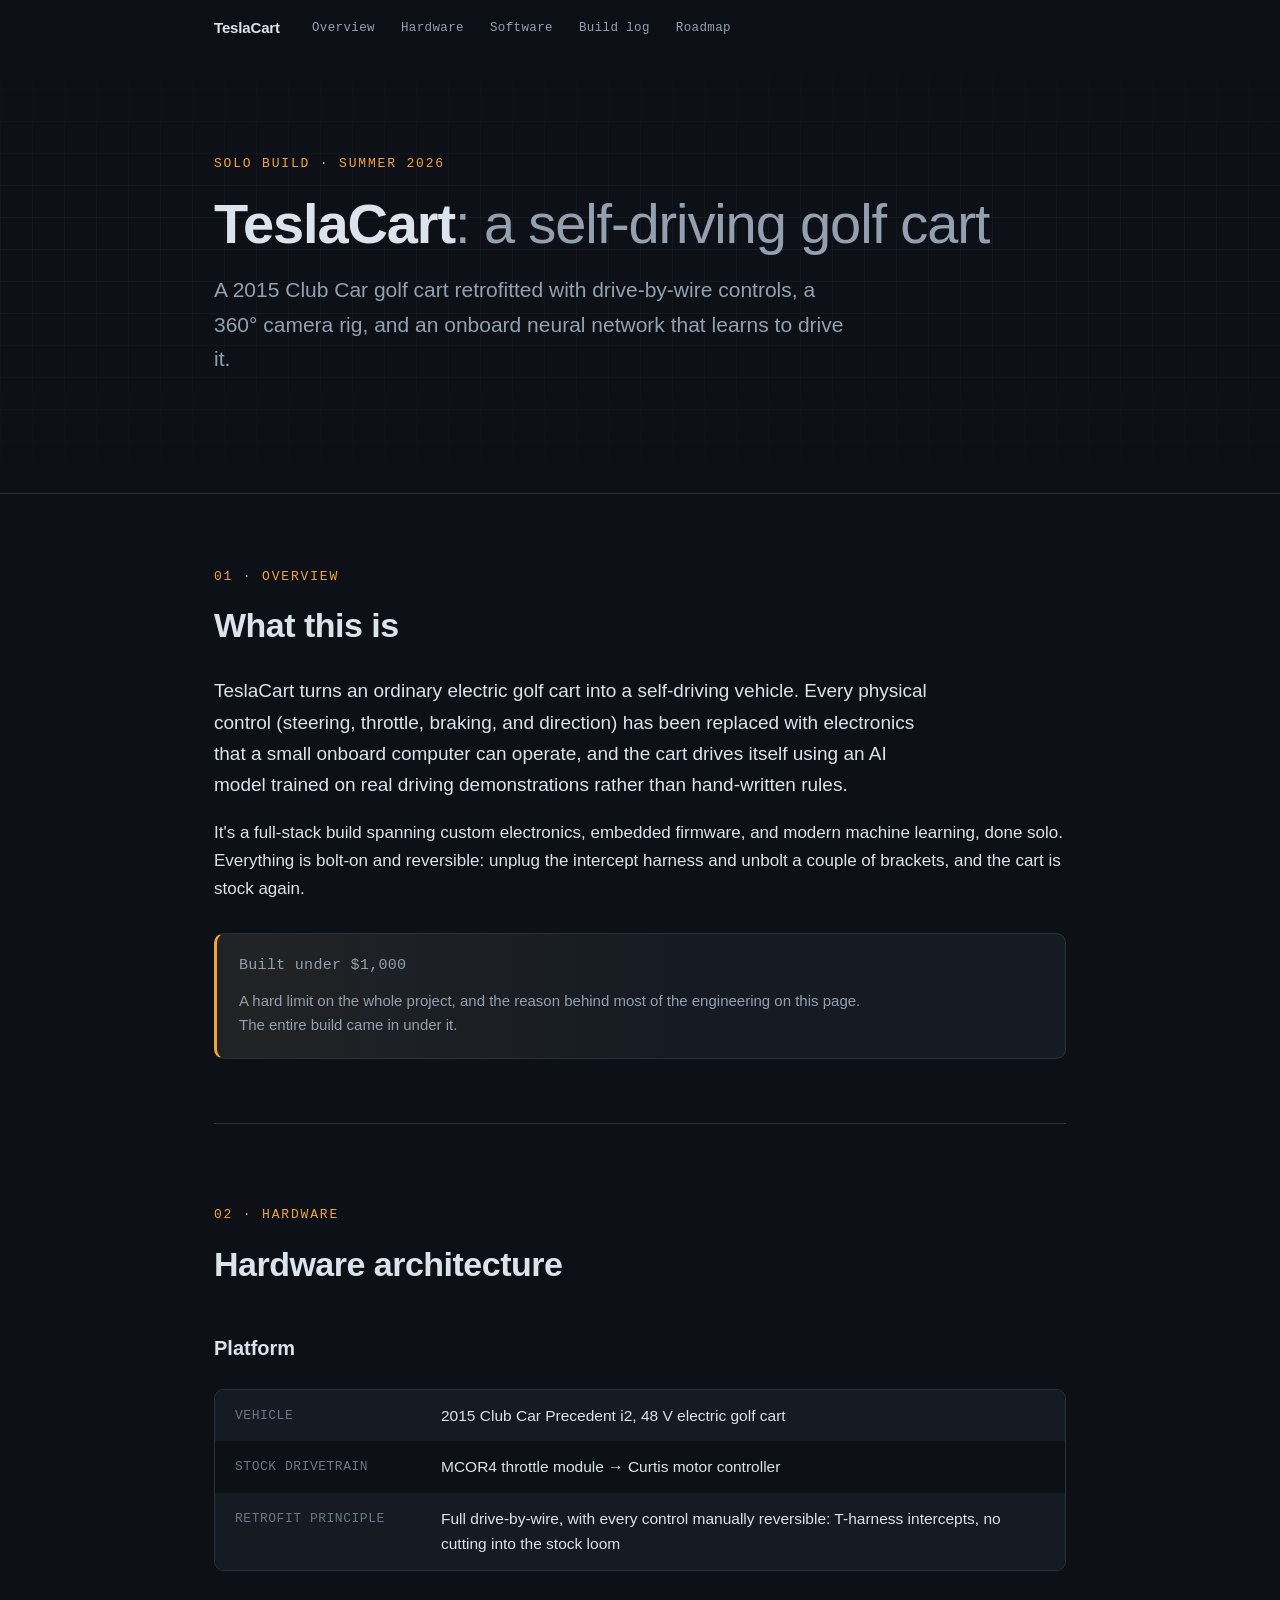
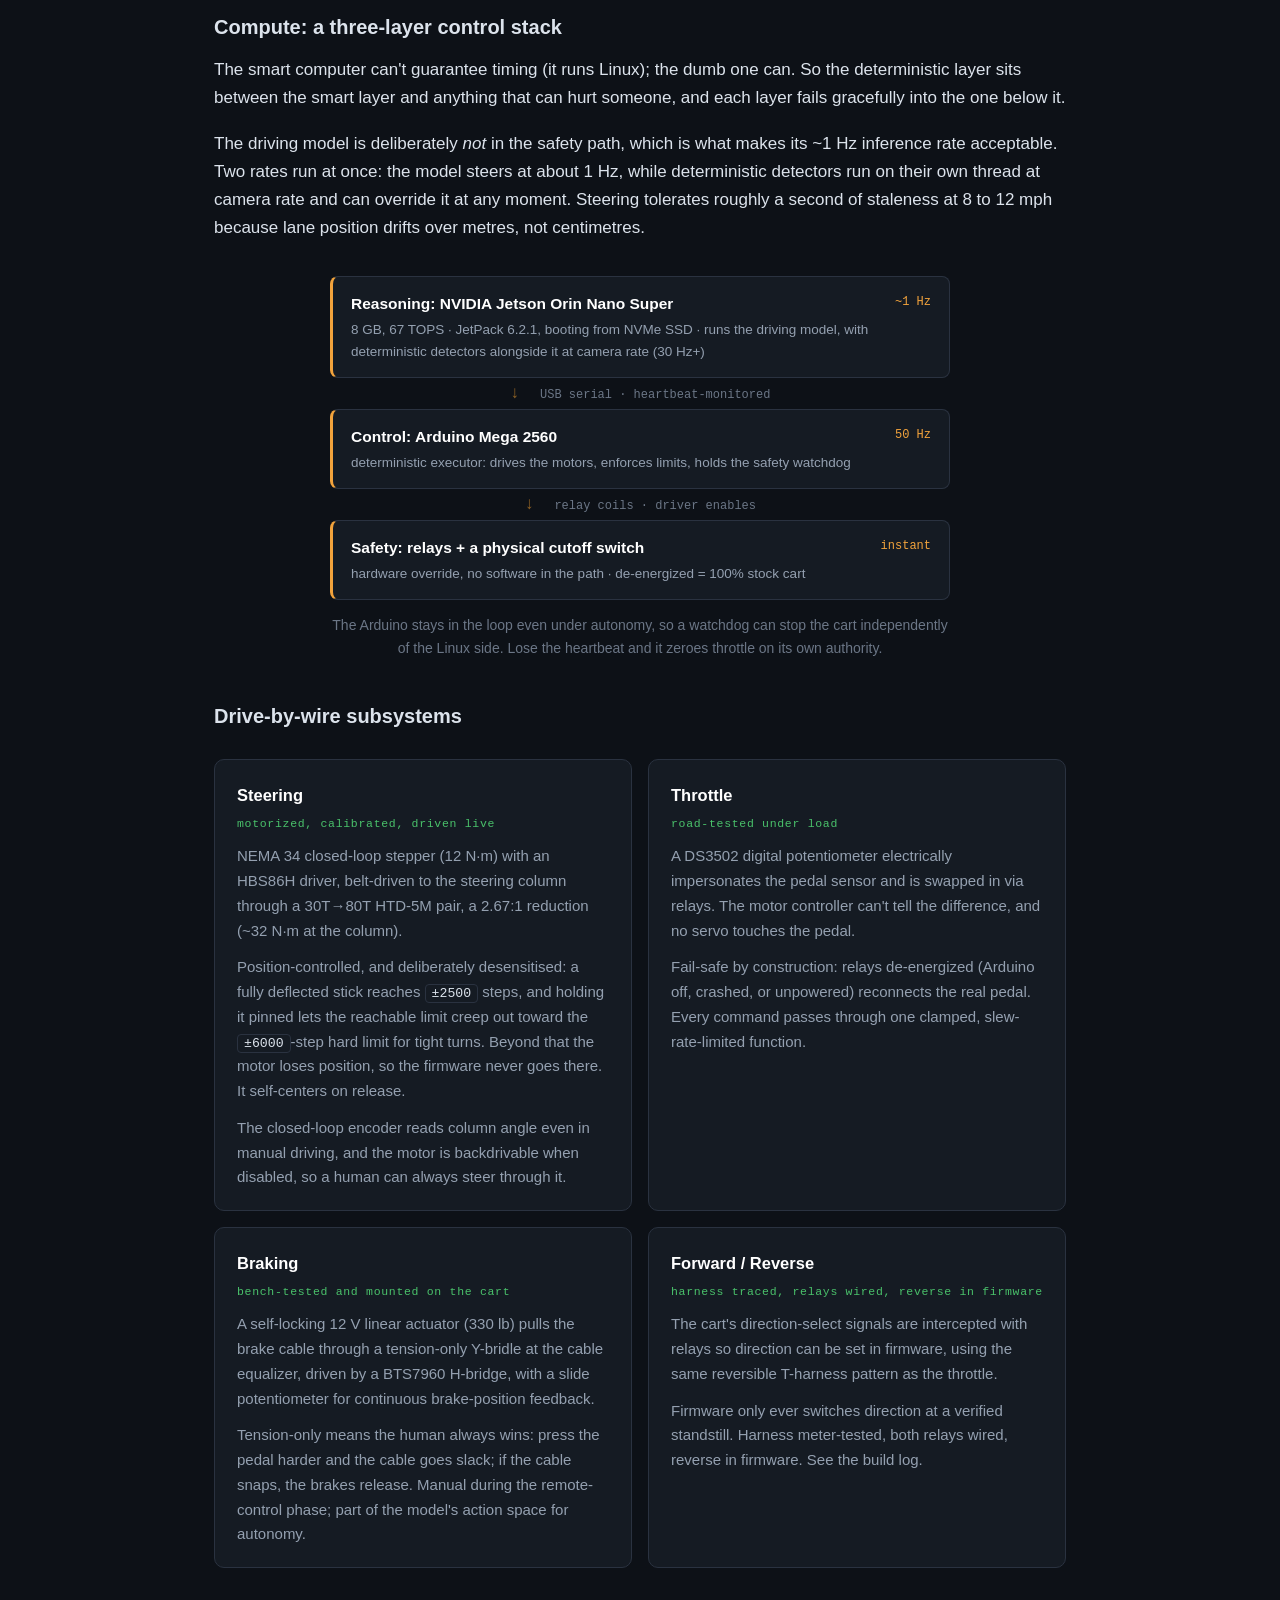
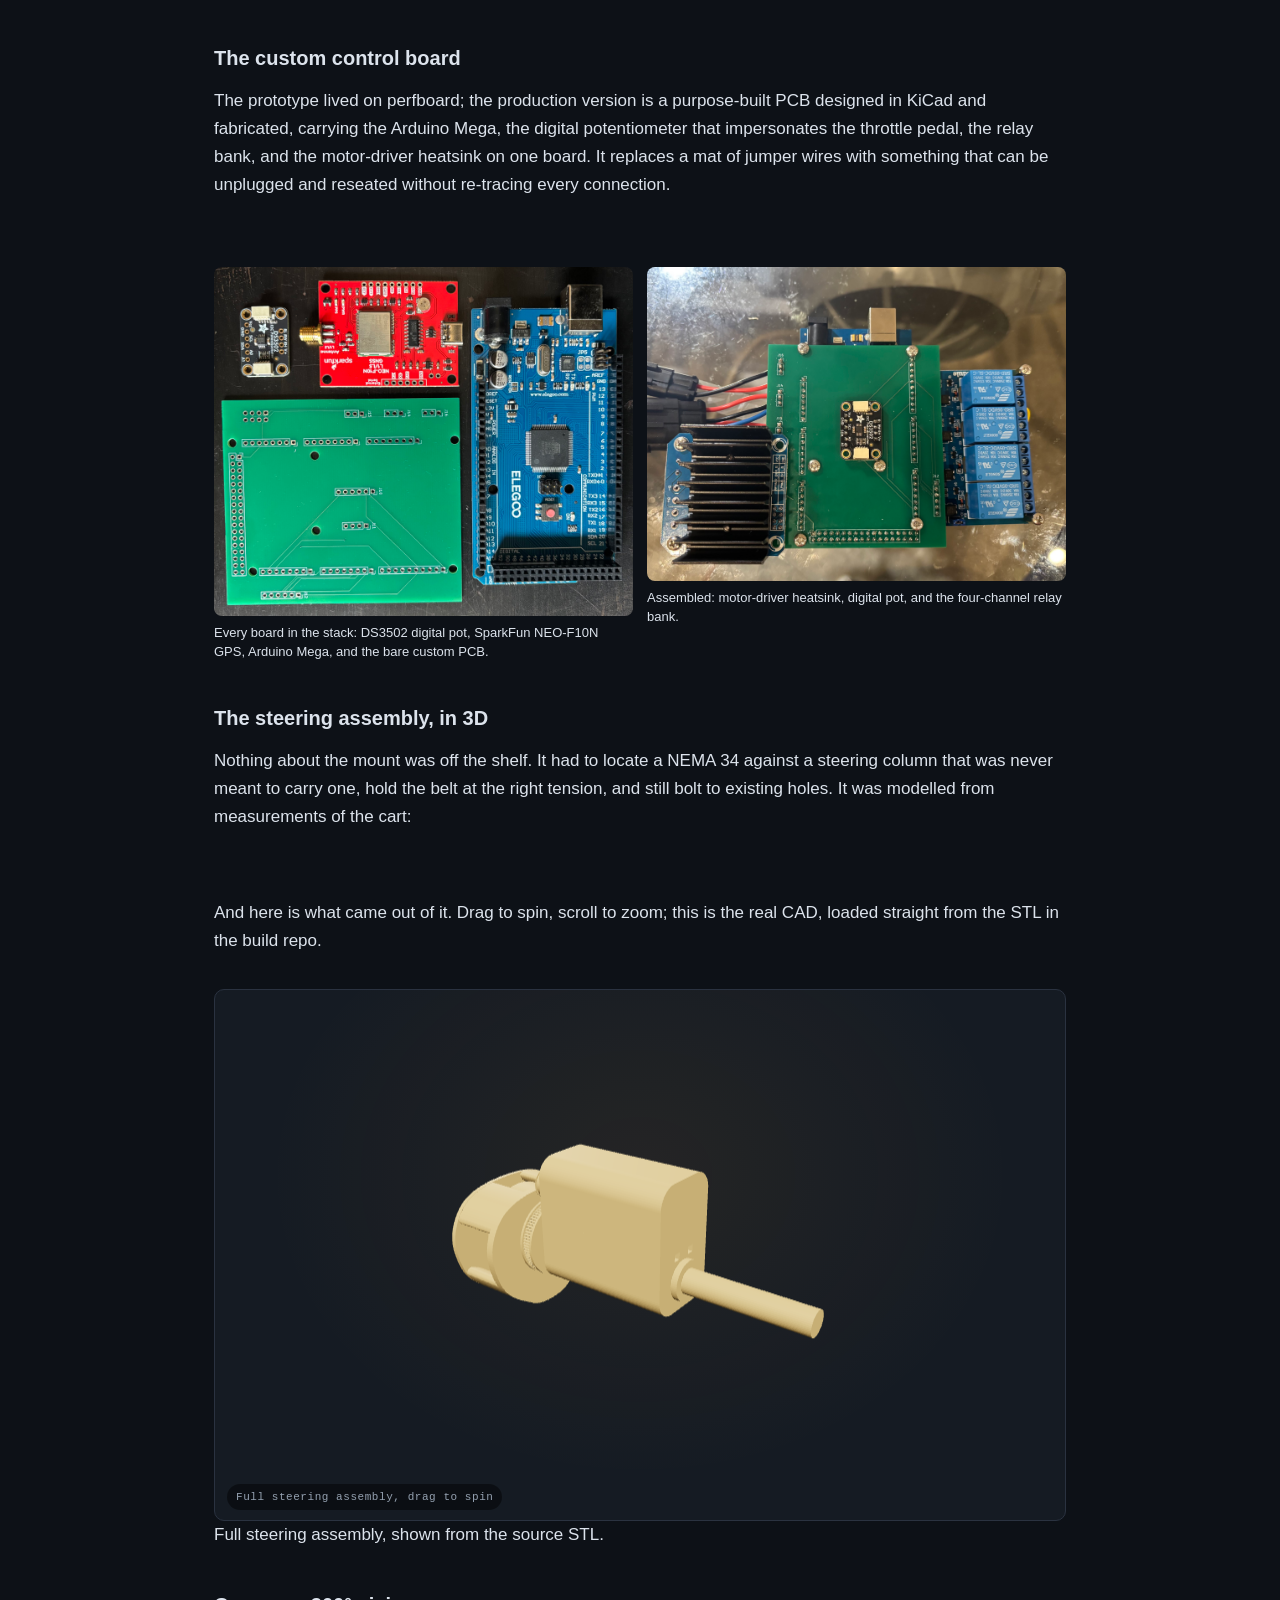
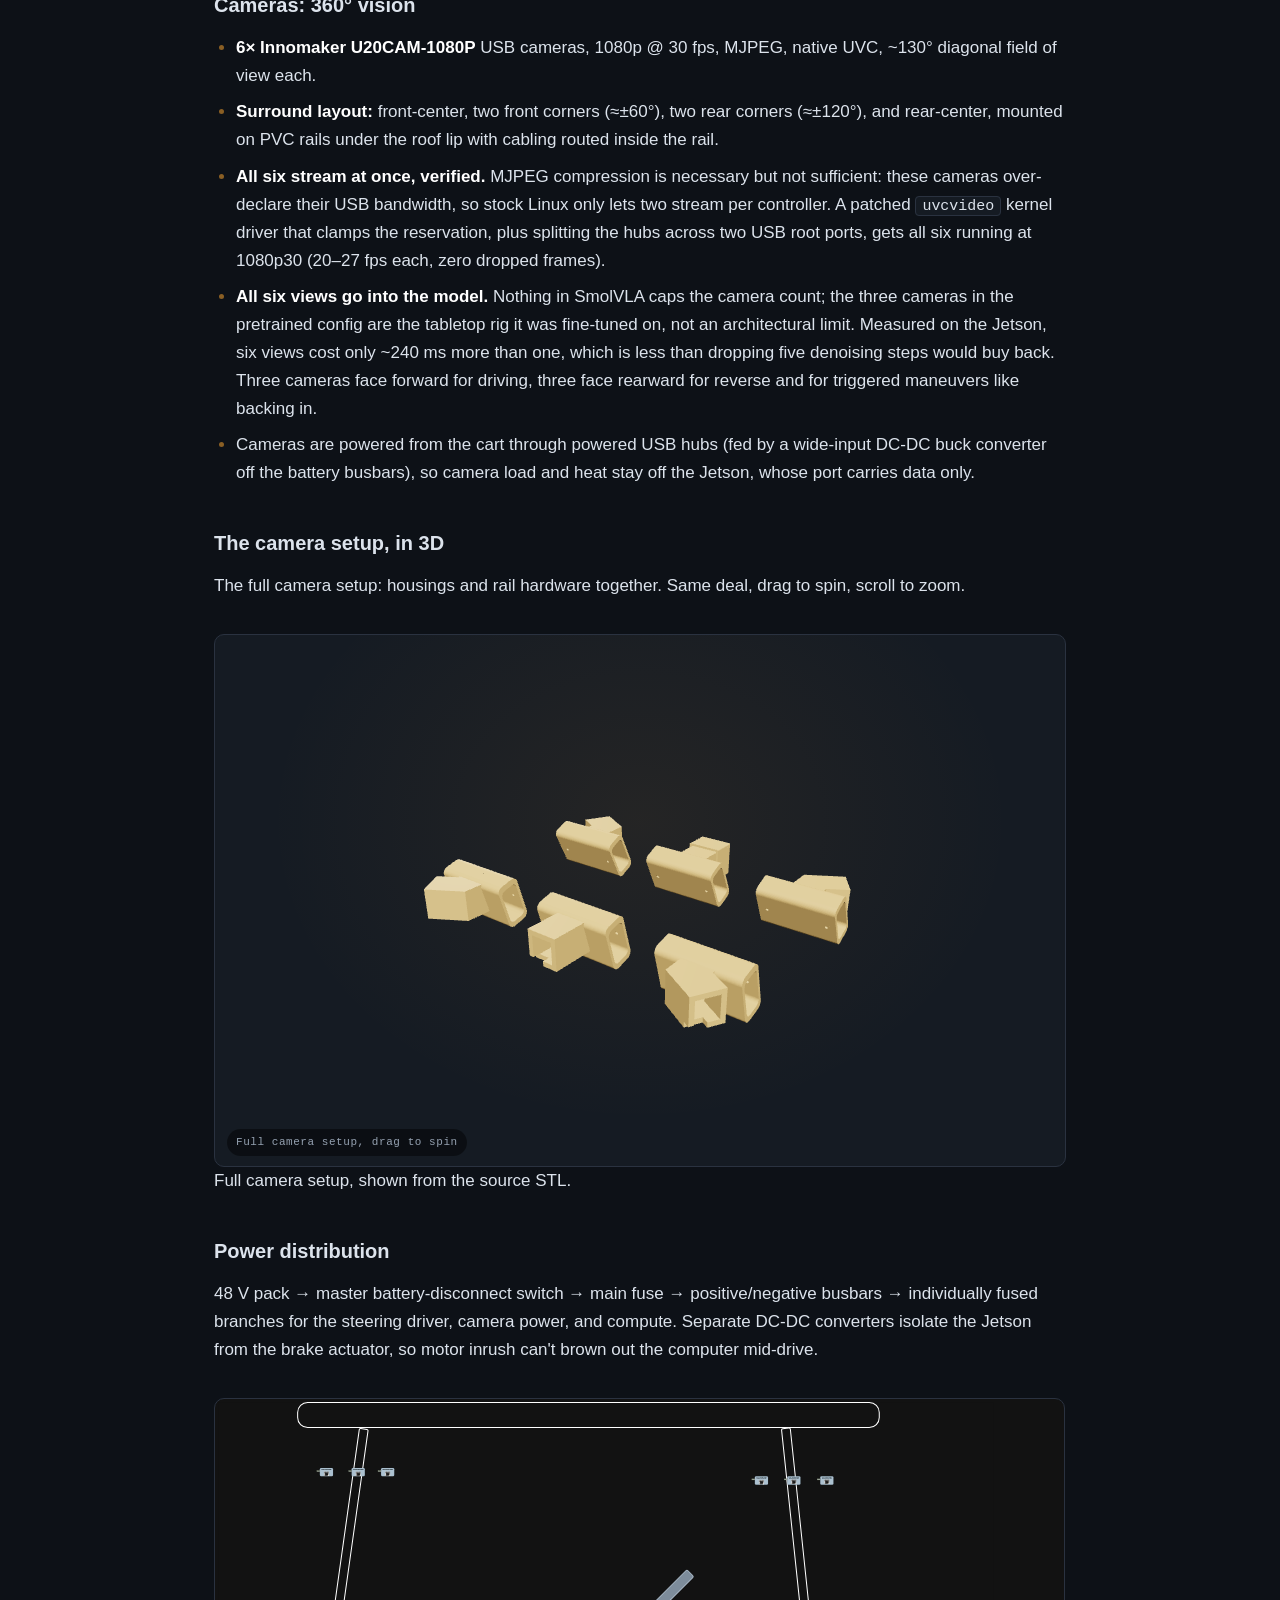
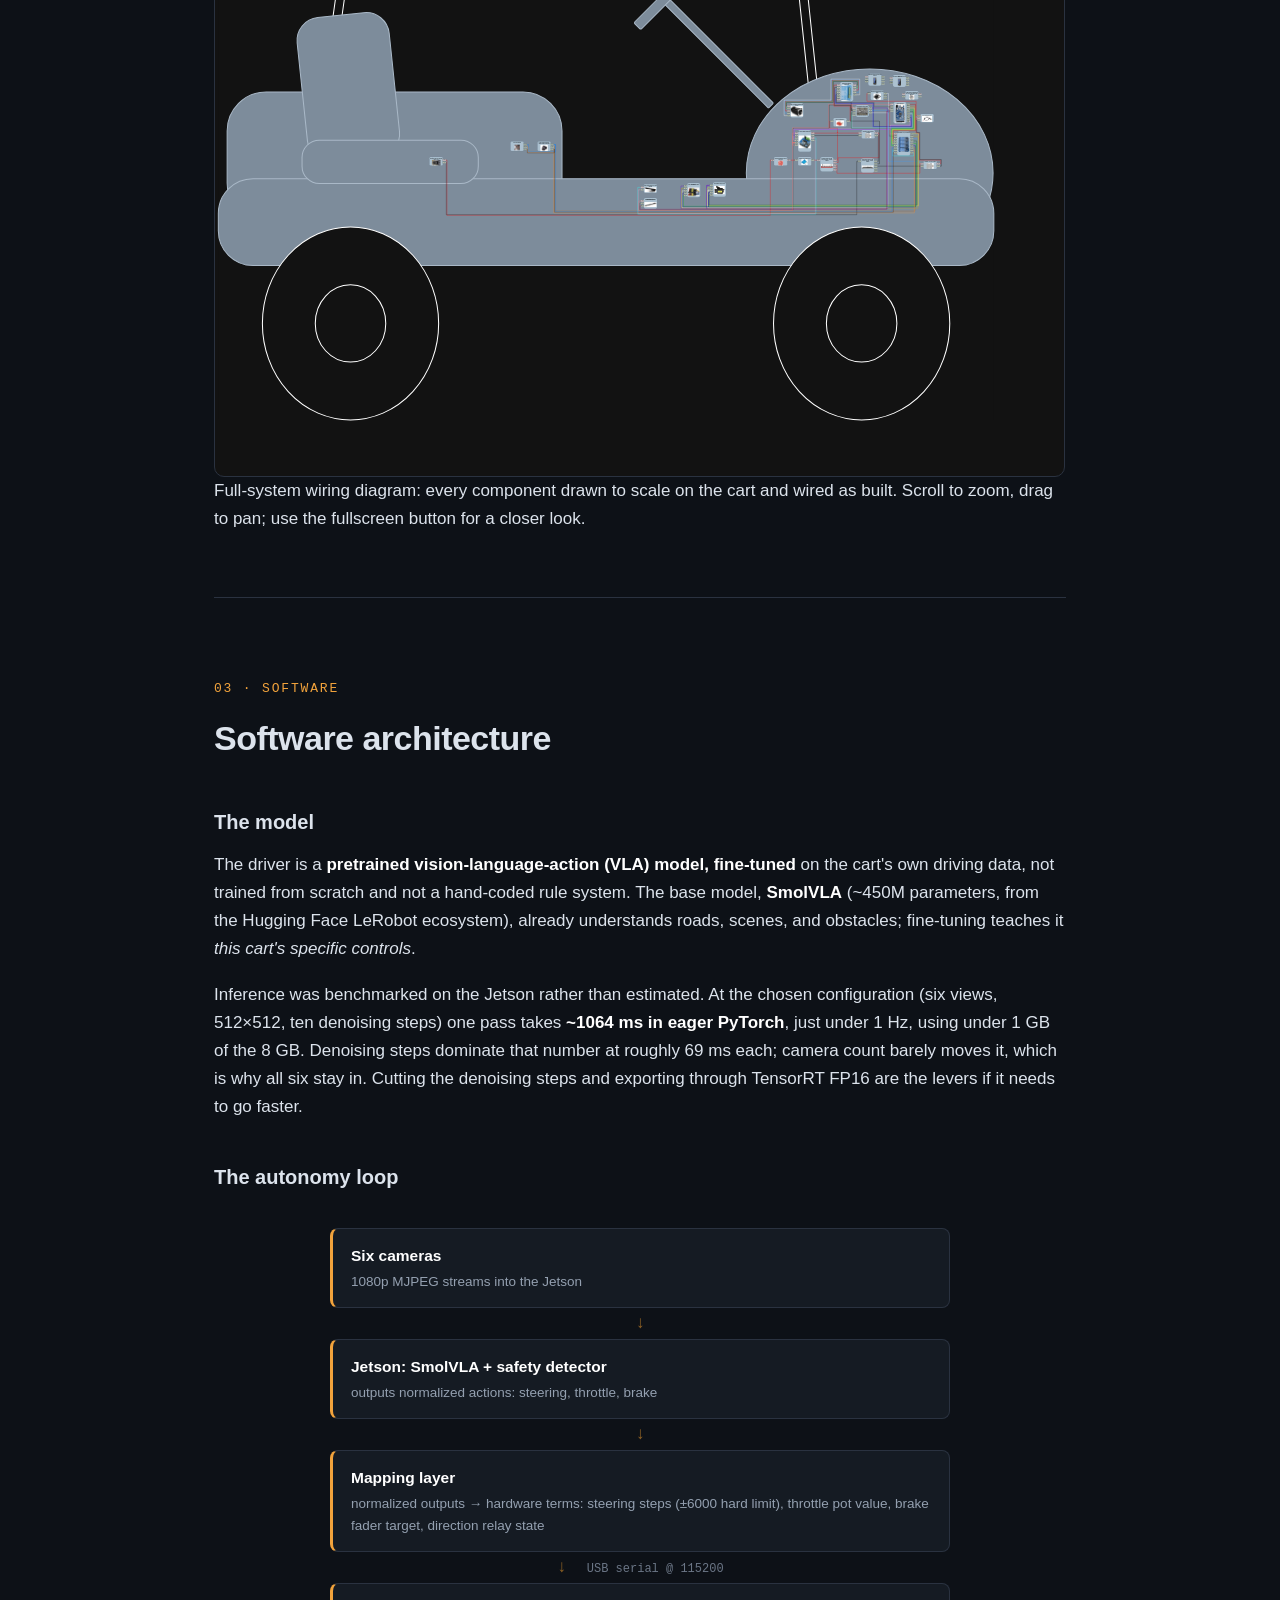
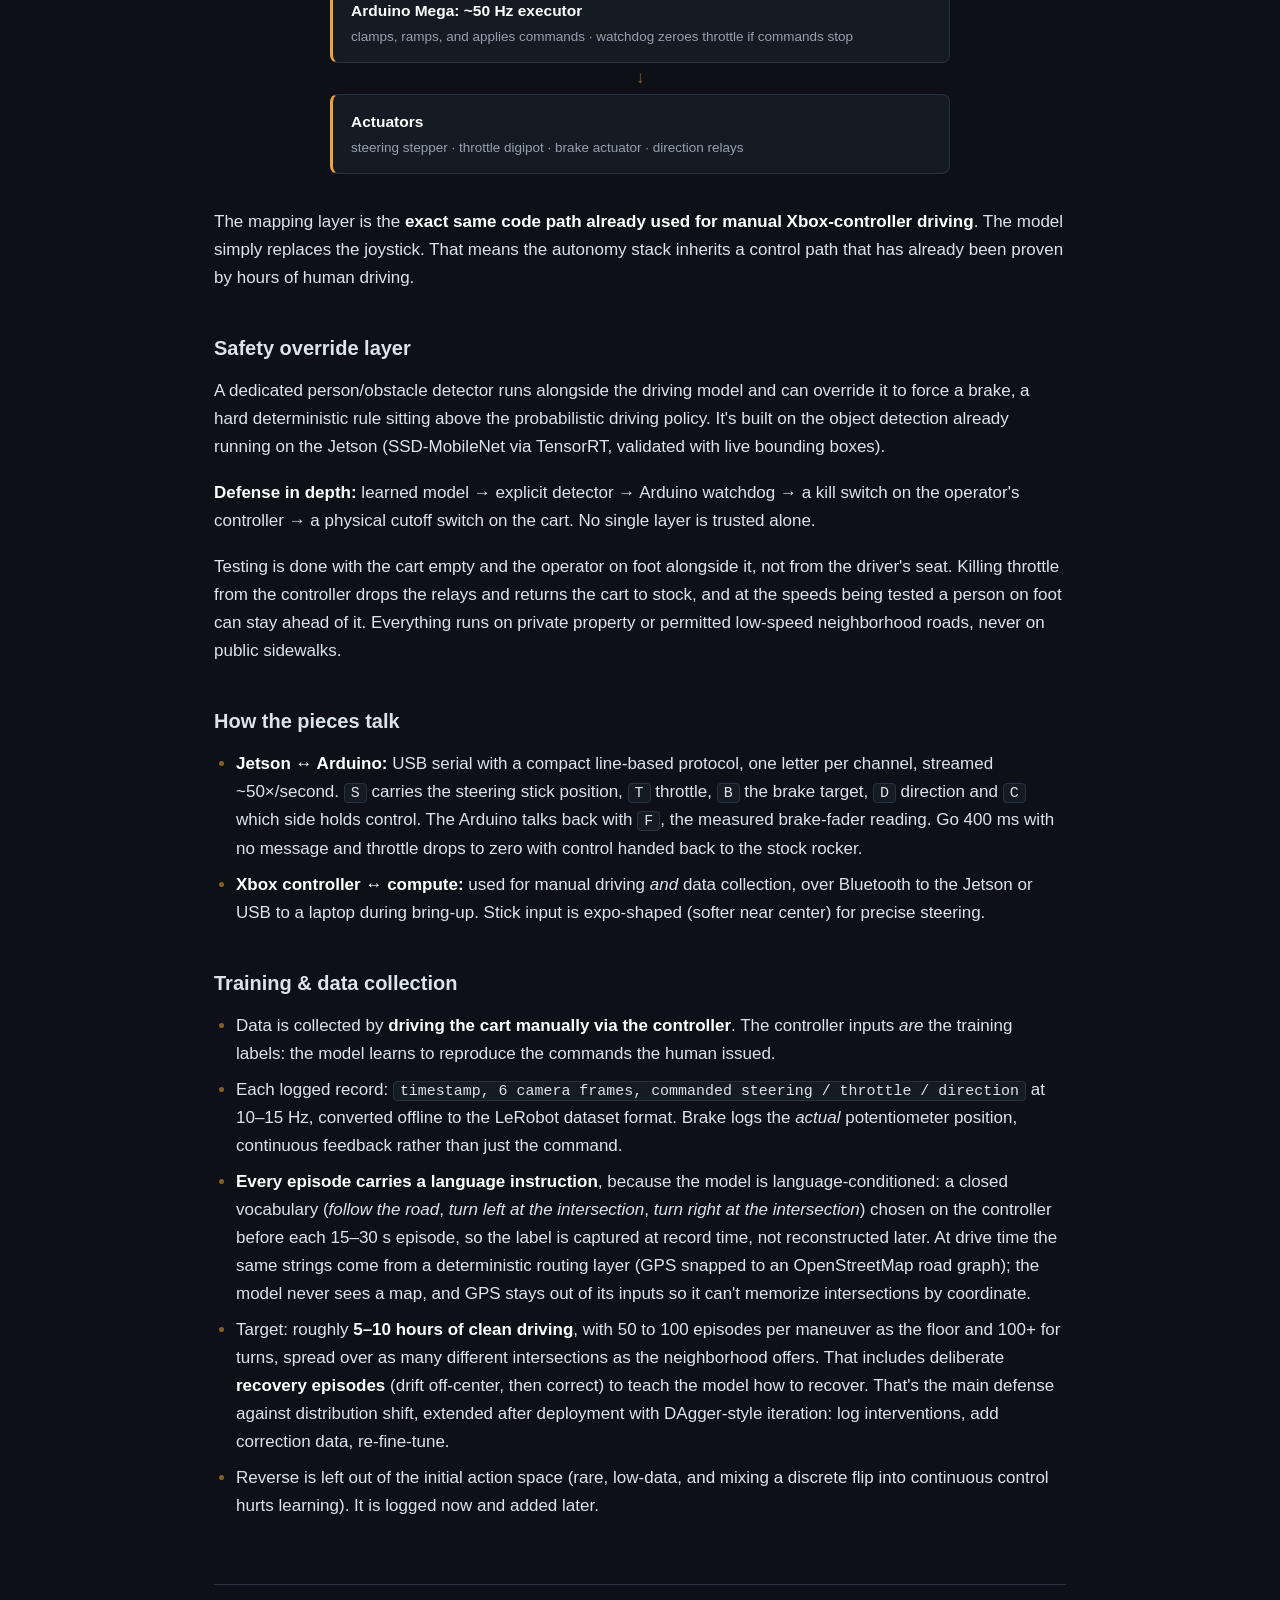
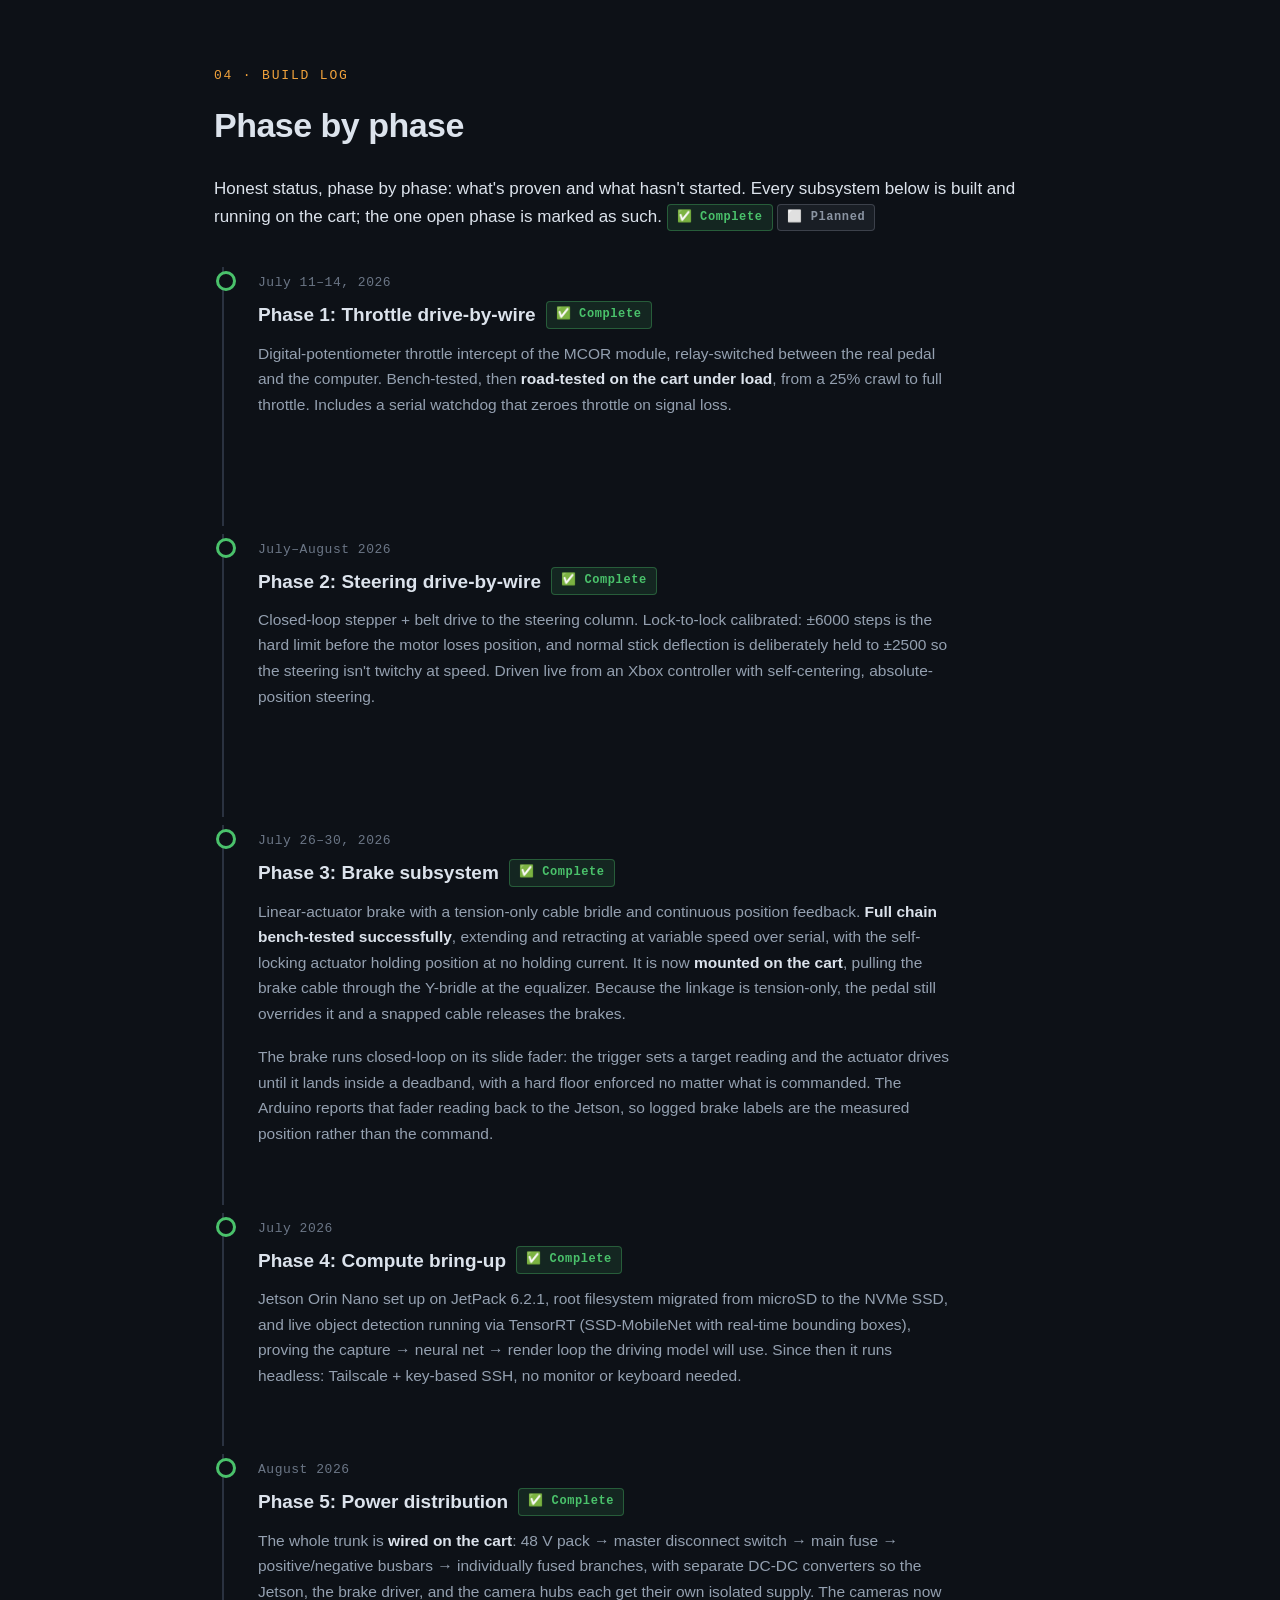
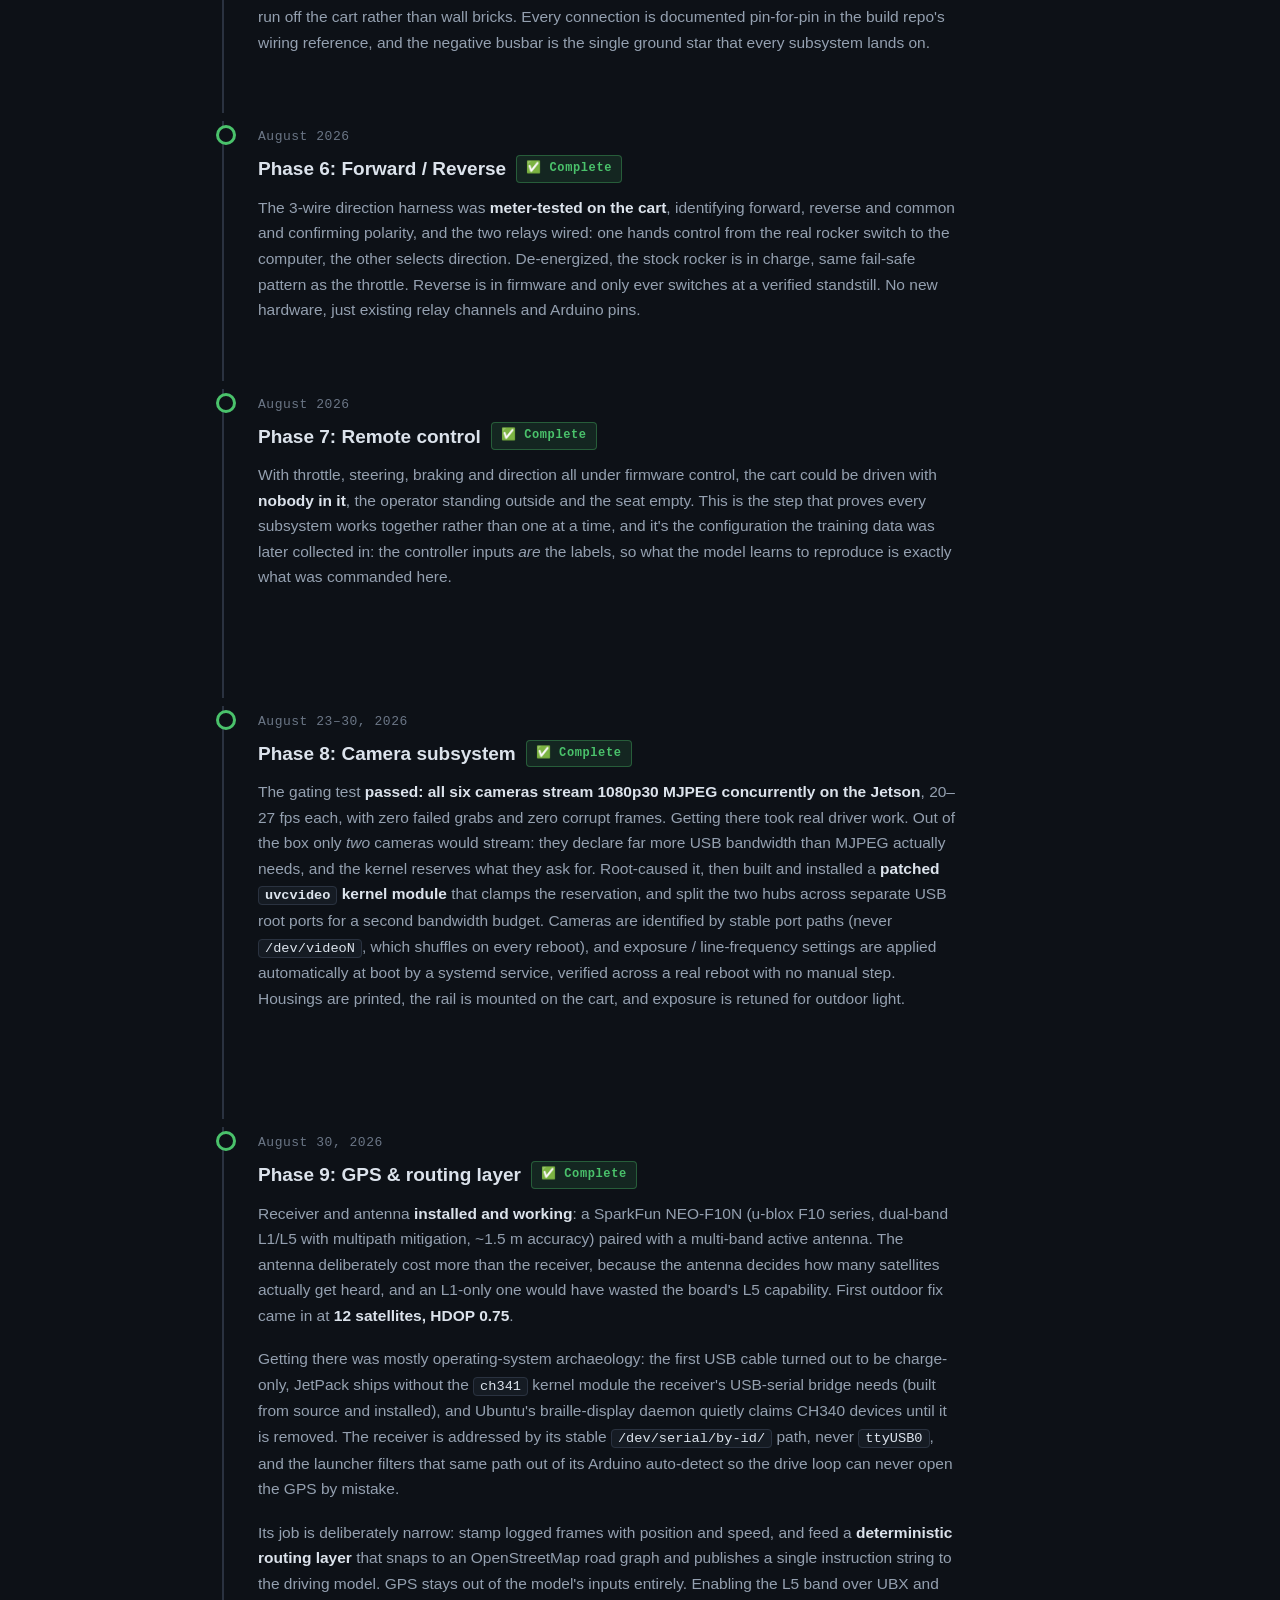
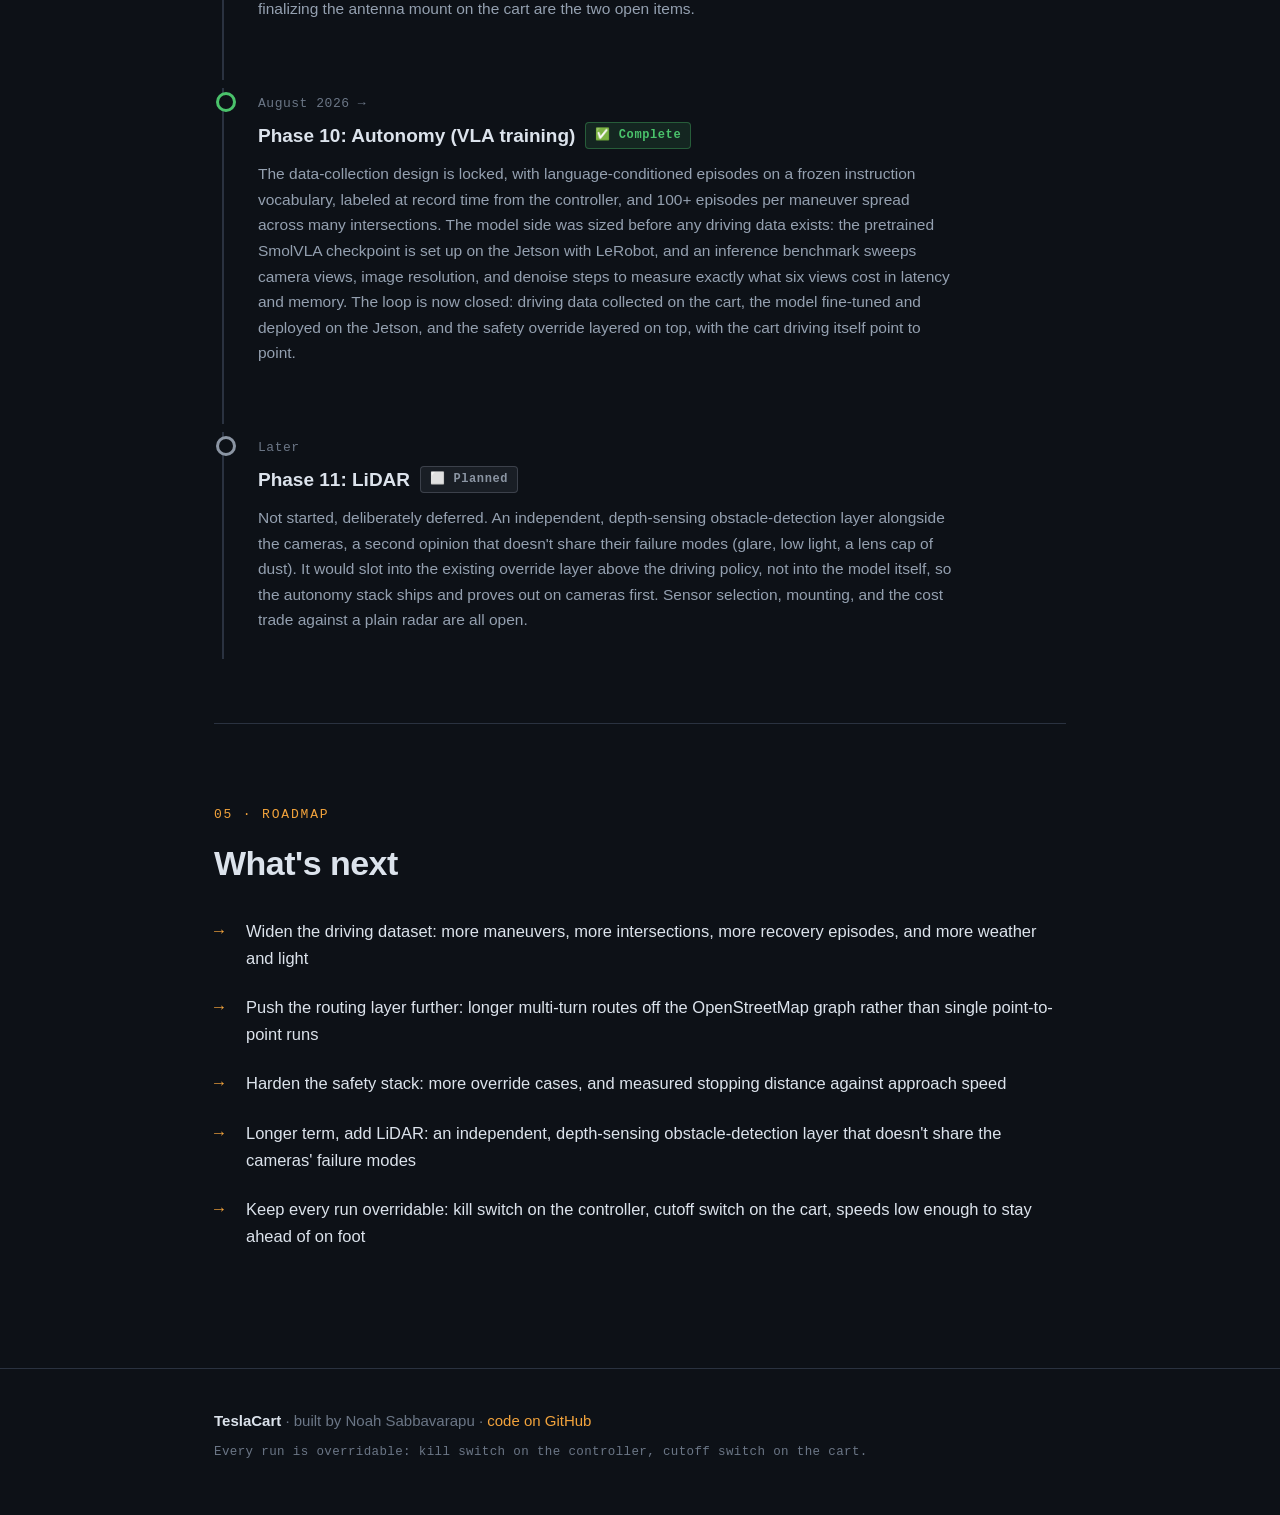
==== commit c7268ff9: "update" ====
--- a/index.html
+++ b/index.html
@@ -4,9 +4,9 @@
 <meta charset="utf-8">
 <meta name="viewport" content="width=device-width, initial-scale=1">
 <title>TeslaCart: a self-driving golf cart</title>
-<meta name="description" content="A 2015 Club Car golf cart retrofitted with drive-by-wire controls, a 360° camera rig, and an onboard neural network that learns to drive it. Solo full-stack build: custom electronics, embedded firmware, and imitation learning.">
+<meta name="description" content="A 2015 Club Car golf cart retrofitted with drive-by-wire controls, a 360° camera rig, and an onboard neural network that learns to drive it. Solo full-stack build for under $1,000: custom electronics, embedded firmware, and imitation learning.">
 <meta property="og:title" content="TeslaCart: a self-driving golf cart">
-<meta property="og:description" content="Drive-by-wire retrofit + a fine-tuned vision-language-action model, built solo on a student budget.">
+<meta property="og:description" content="Drive-by-wire retrofit + a fine-tuned vision-language-action model, built solo for under $1,000.">
 <meta property="og:type" content="website">
 <!-- og:image must be a still image; every on-page subject that was filmed is a looping video -->
 <meta property="og:image" content="assets/social-card.jpg">
@@ -81,9 +81,15 @@
       model trained on real driving demonstrations rather than hand-written
       rules.</p>
     <p>It's a full-stack build spanning custom electronics, embedded firmware,
-      and modern machine learning, done solo, on a student budget. Everything is bolt-on and
+      and modern machine learning, done solo. Everything is bolt-on and
       reversible: unplug the intercept harness and unbolt a couple of
       brackets, and the cart is stock again.</p>
+
+    <aside class="constraint">
+      <p class="constraint-figure">Built under $1,000</p>
+      <p>A hard limit on the whole project, and the reason behind most of the
+        engineering on this page. The entire build came in under it.</p>
+    </aside>
 
     <figure class="media">
       <video muted loop playsinline preload="metadata" data-autoplay
--- a/styles.css
+++ b/styles.css
@@ -663,3 +663,29 @@
 @media (hover: none) {
   .vctl { opacity: 1; transform: none; pointer-events: auto; }
 }
+
+/* ---------- budget constraint callout ---------- */
+
+.constraint {
+  margin: 30px 0 34px;
+  padding: 20px 22px;
+  border: 1px solid var(--border);
+  border-left: 3px solid var(--accent);
+  border-radius: 10px;
+  background:
+    linear-gradient(90deg, rgba(242,163,60,0.06), rgba(242,163,60,0) 55%),
+    var(--surface);
+}
+.constraint-figure {
+  font-family: var(--mono);
+  font-size: 15px;
+  letter-spacing: 0.02em;
+  color: var(--accent);
+  margin: 0 0 10px;
+}
+.constraint p { font-size: 15px; color: var(--muted); margin: 0 0 10px; max-width: 640px; }
+.constraint p:last-child { margin-bottom: 0; }
+
+@media (max-width: 640px) {
+  .constraint { padding: 16px 16px; }
+}
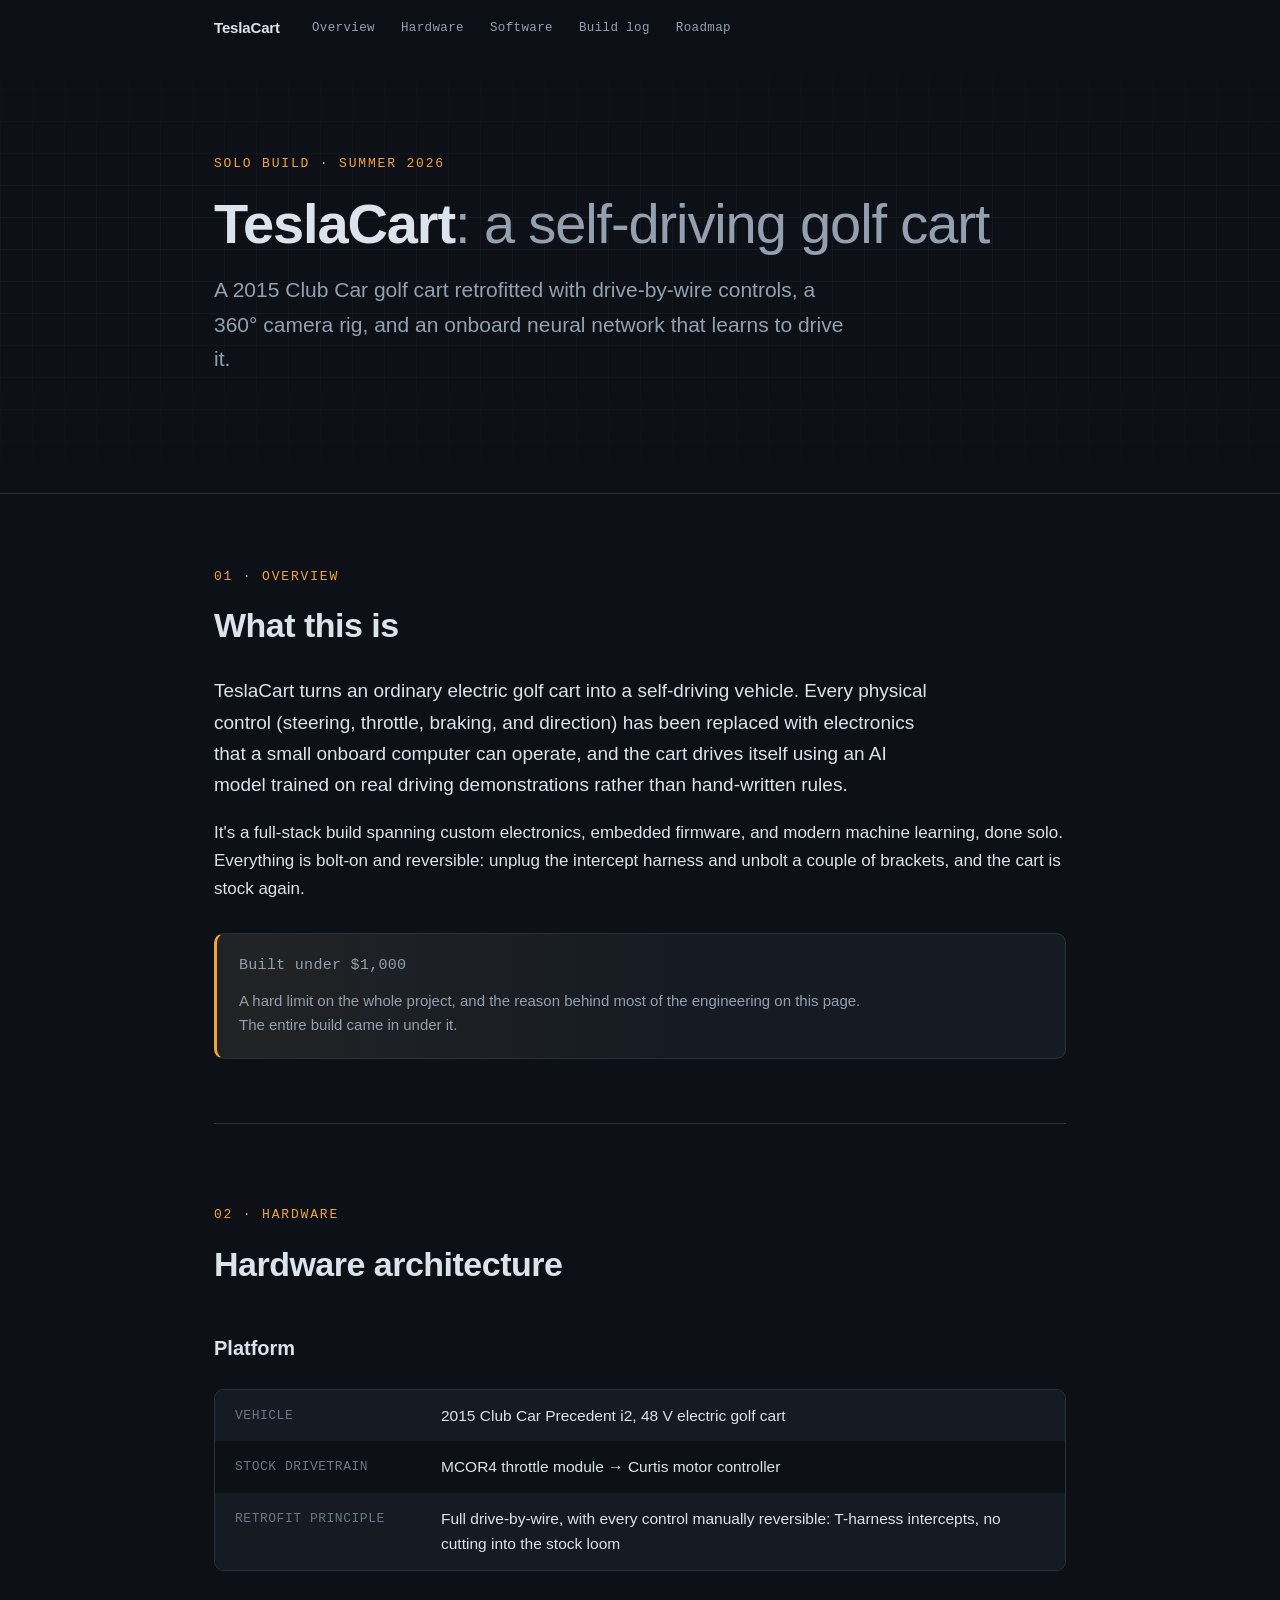
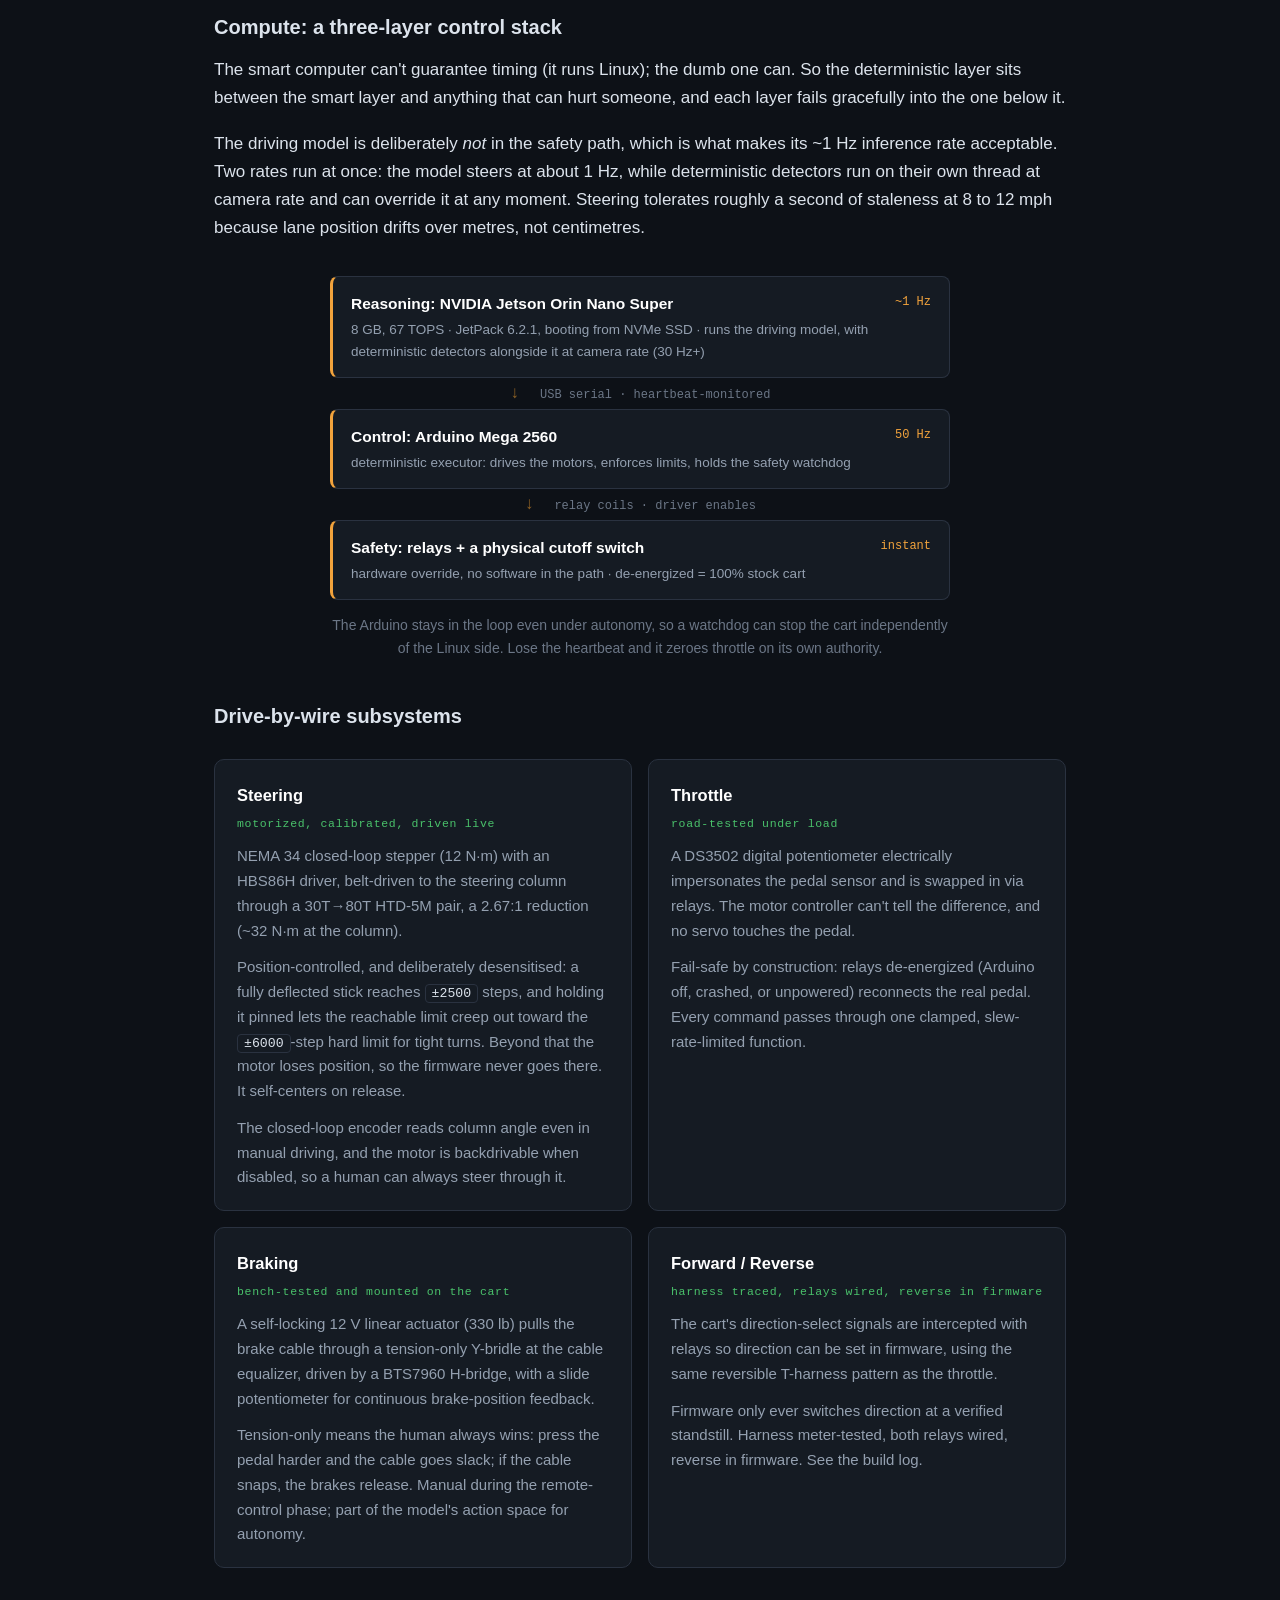
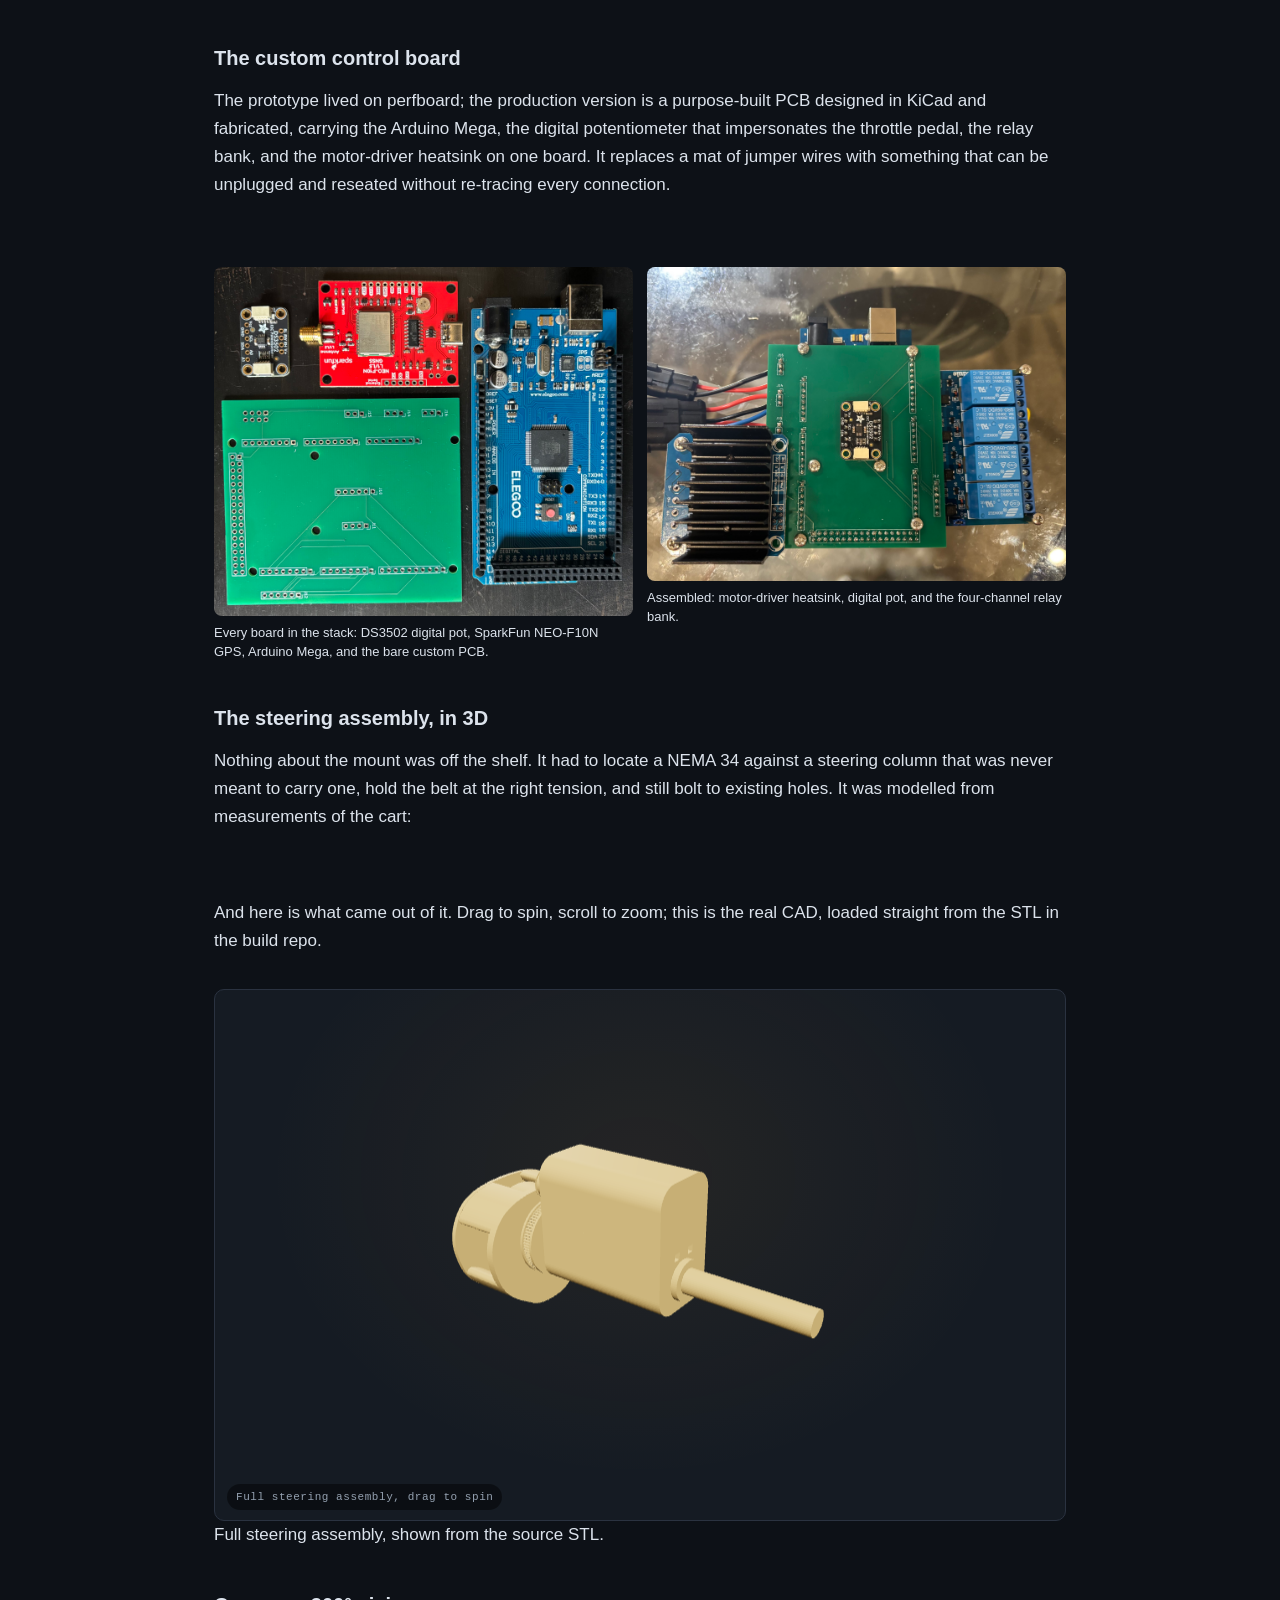
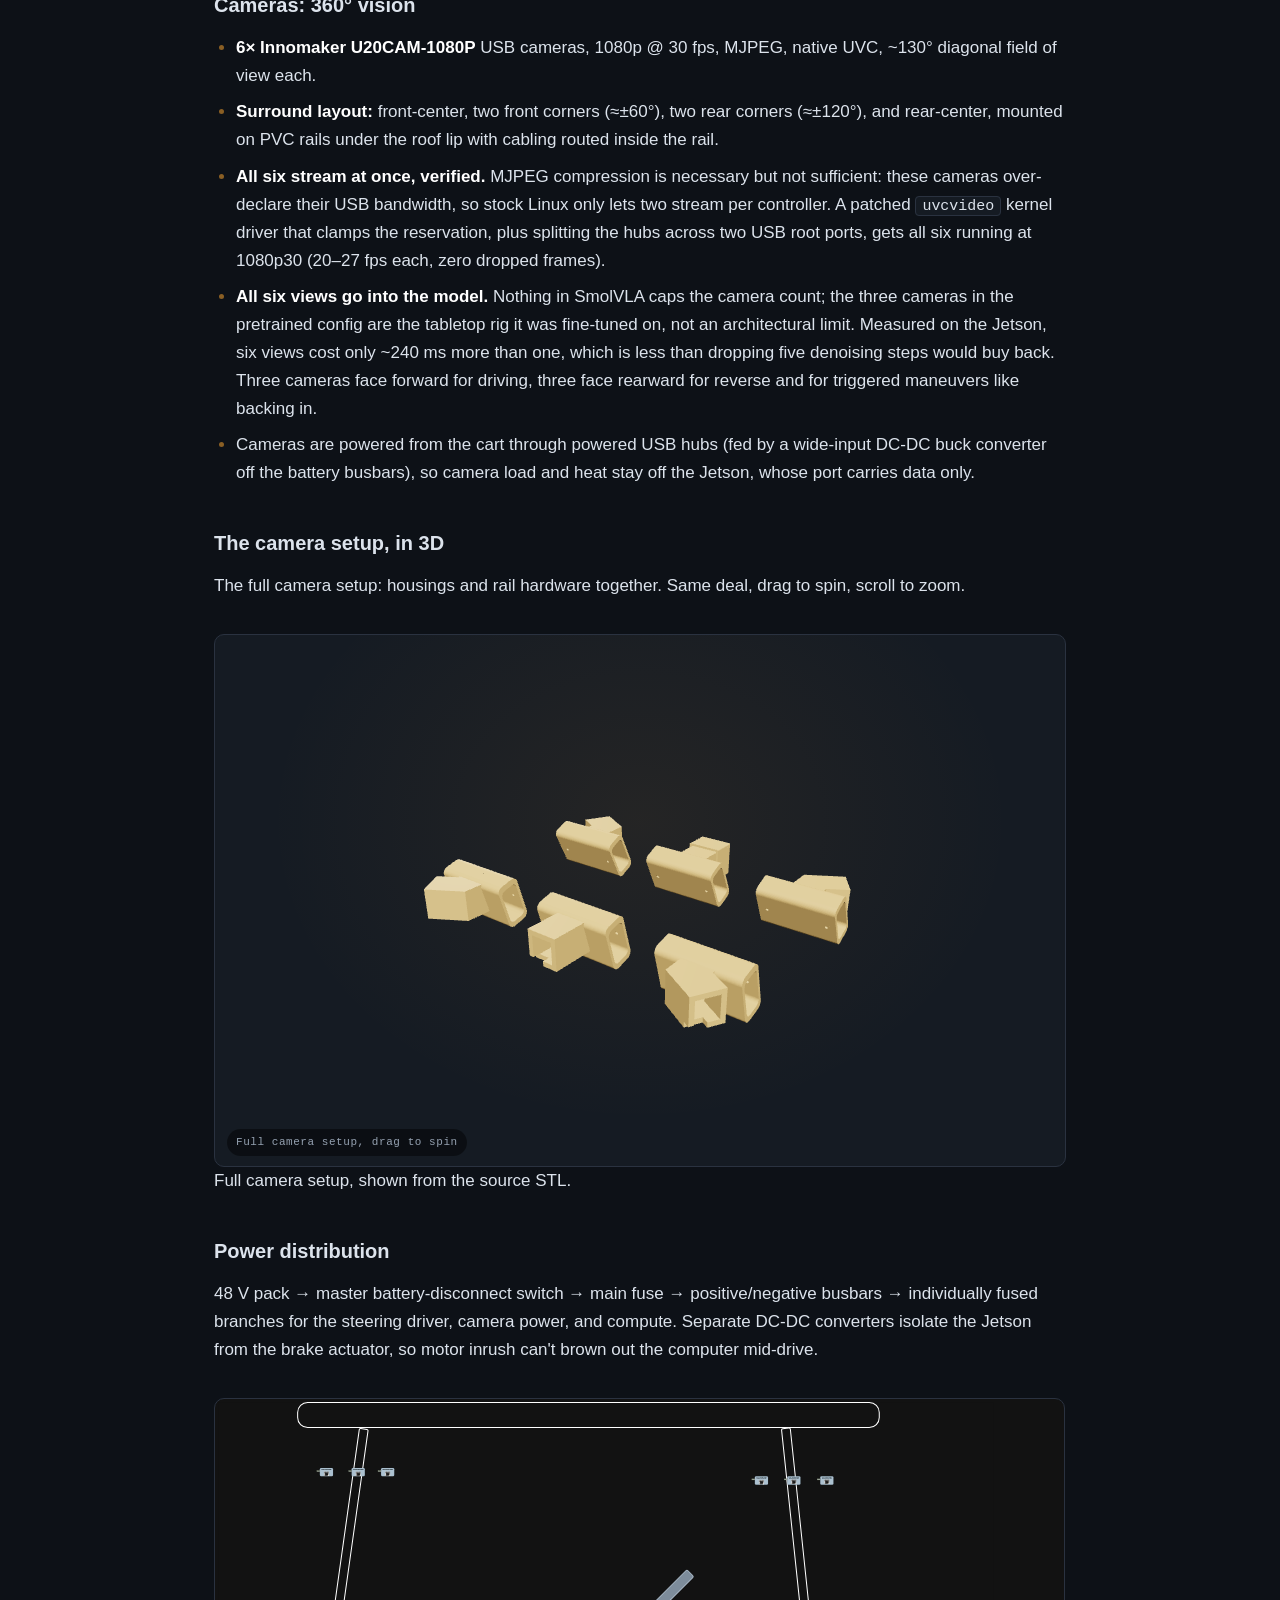
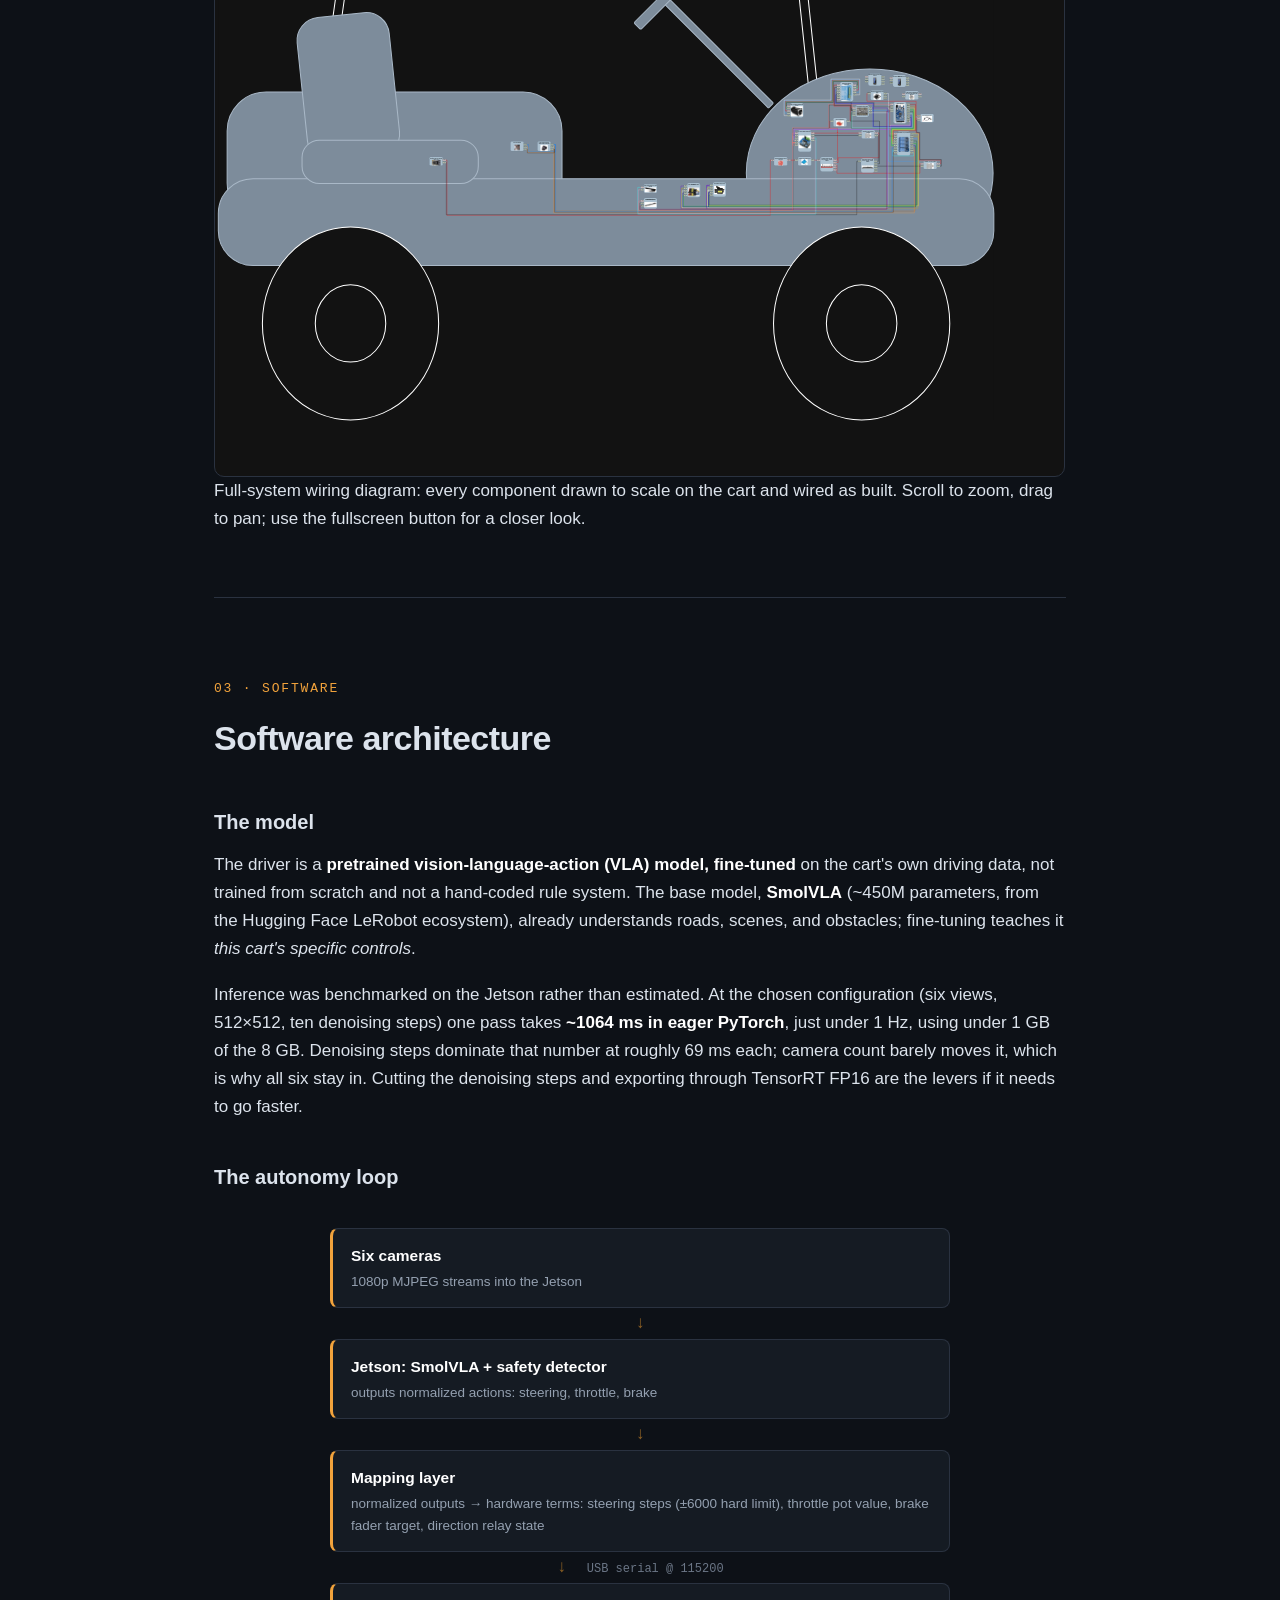
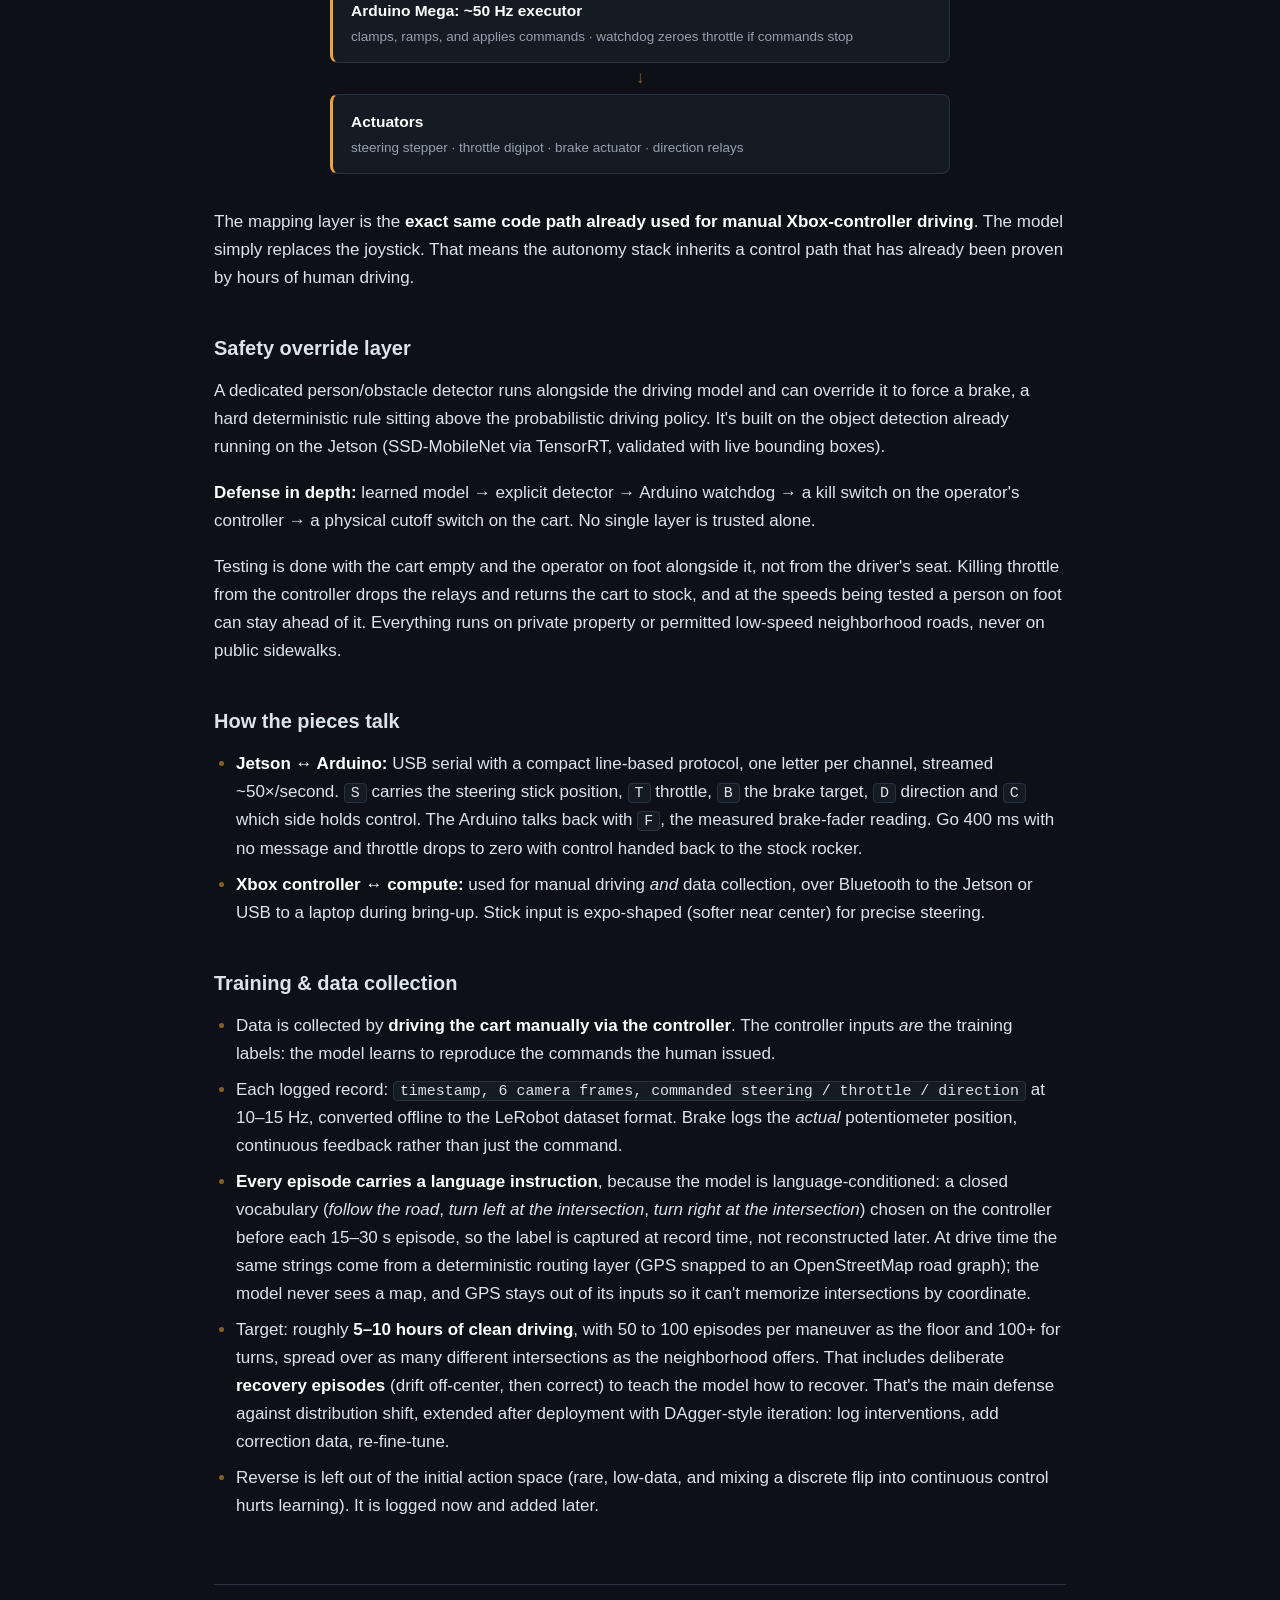
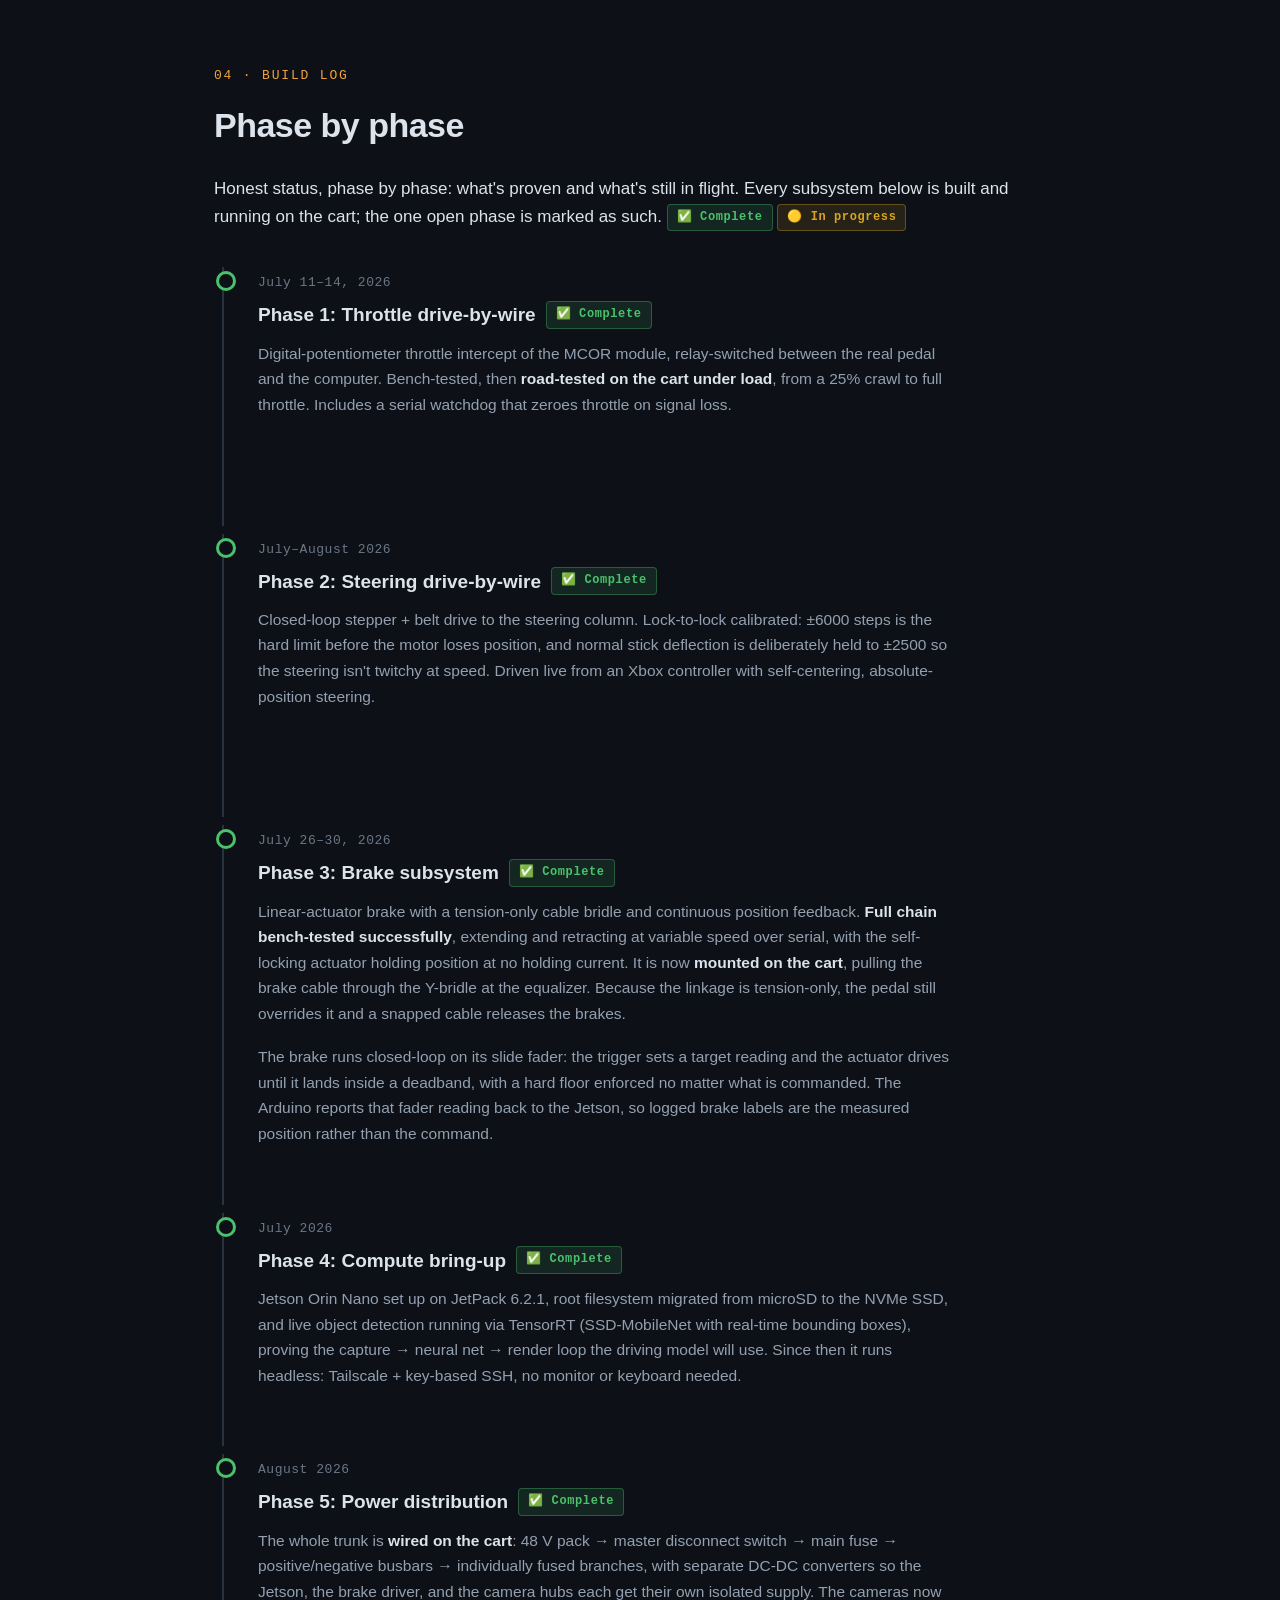
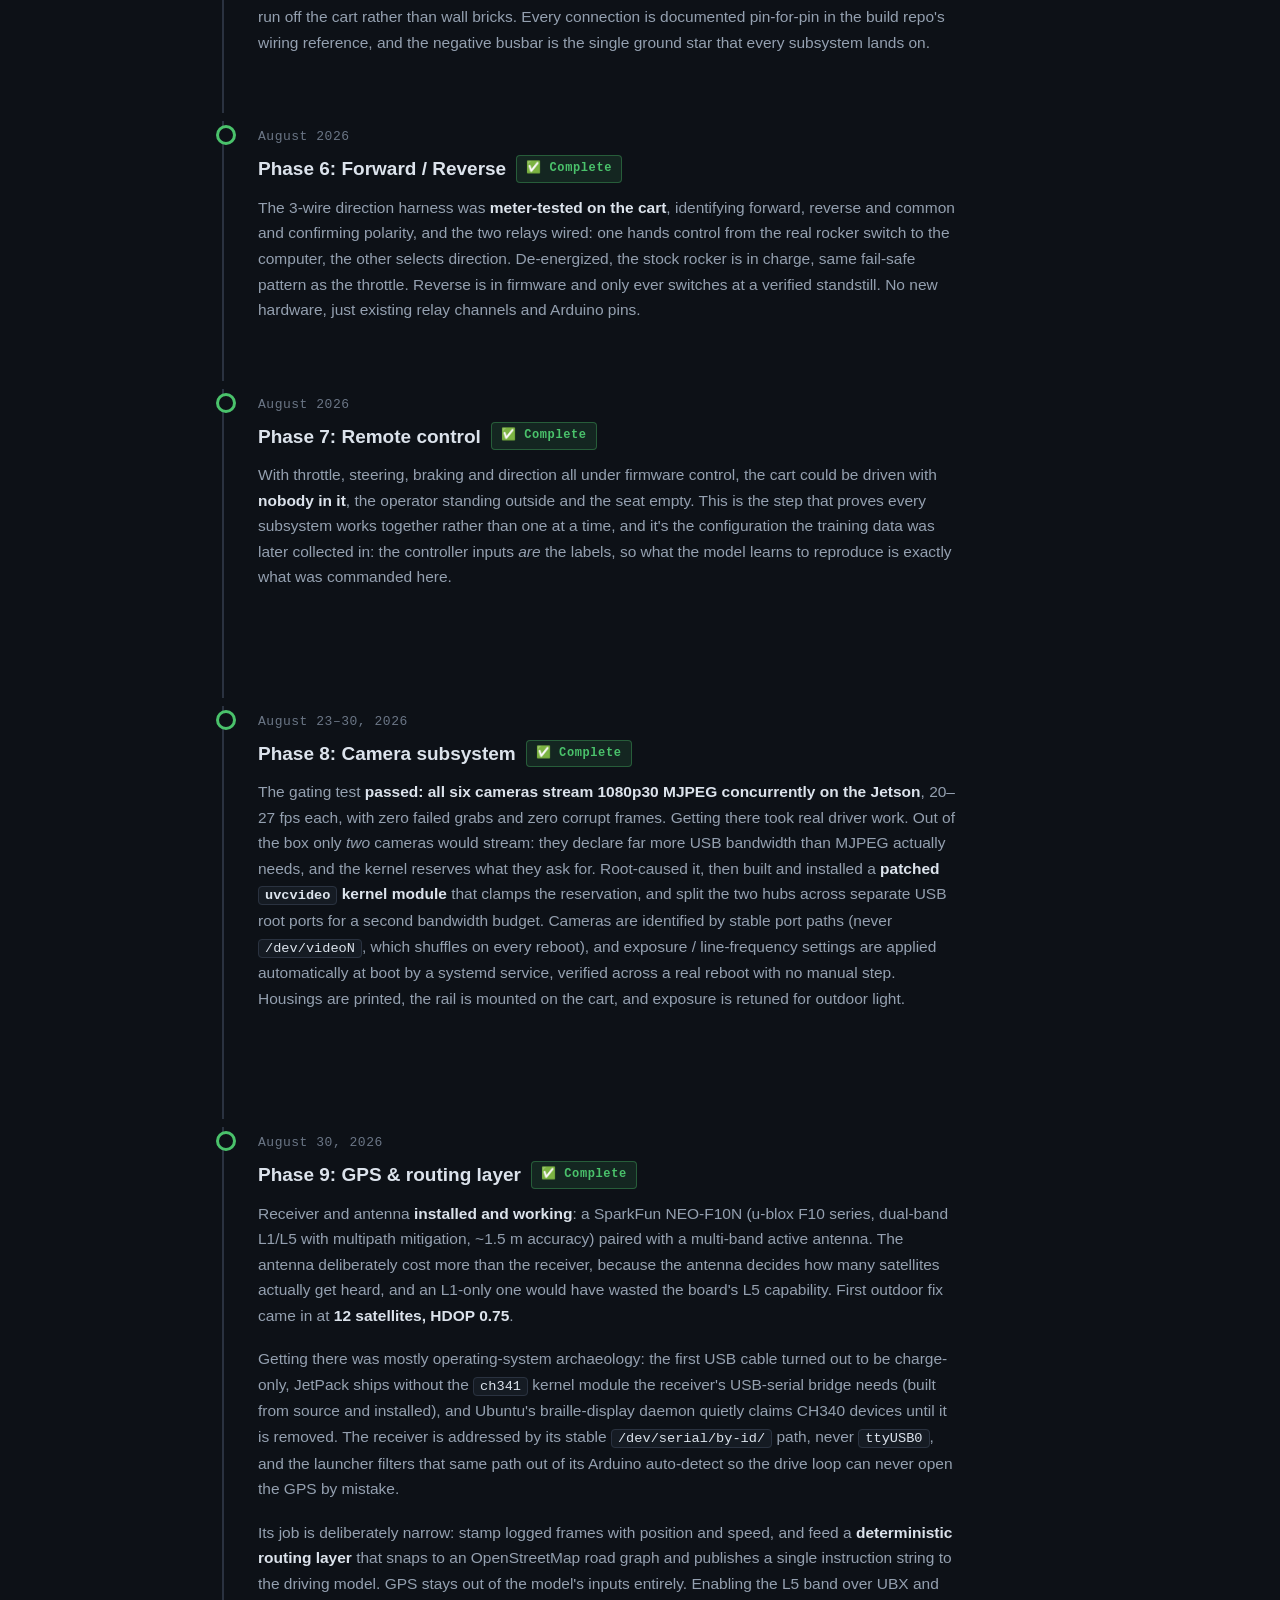
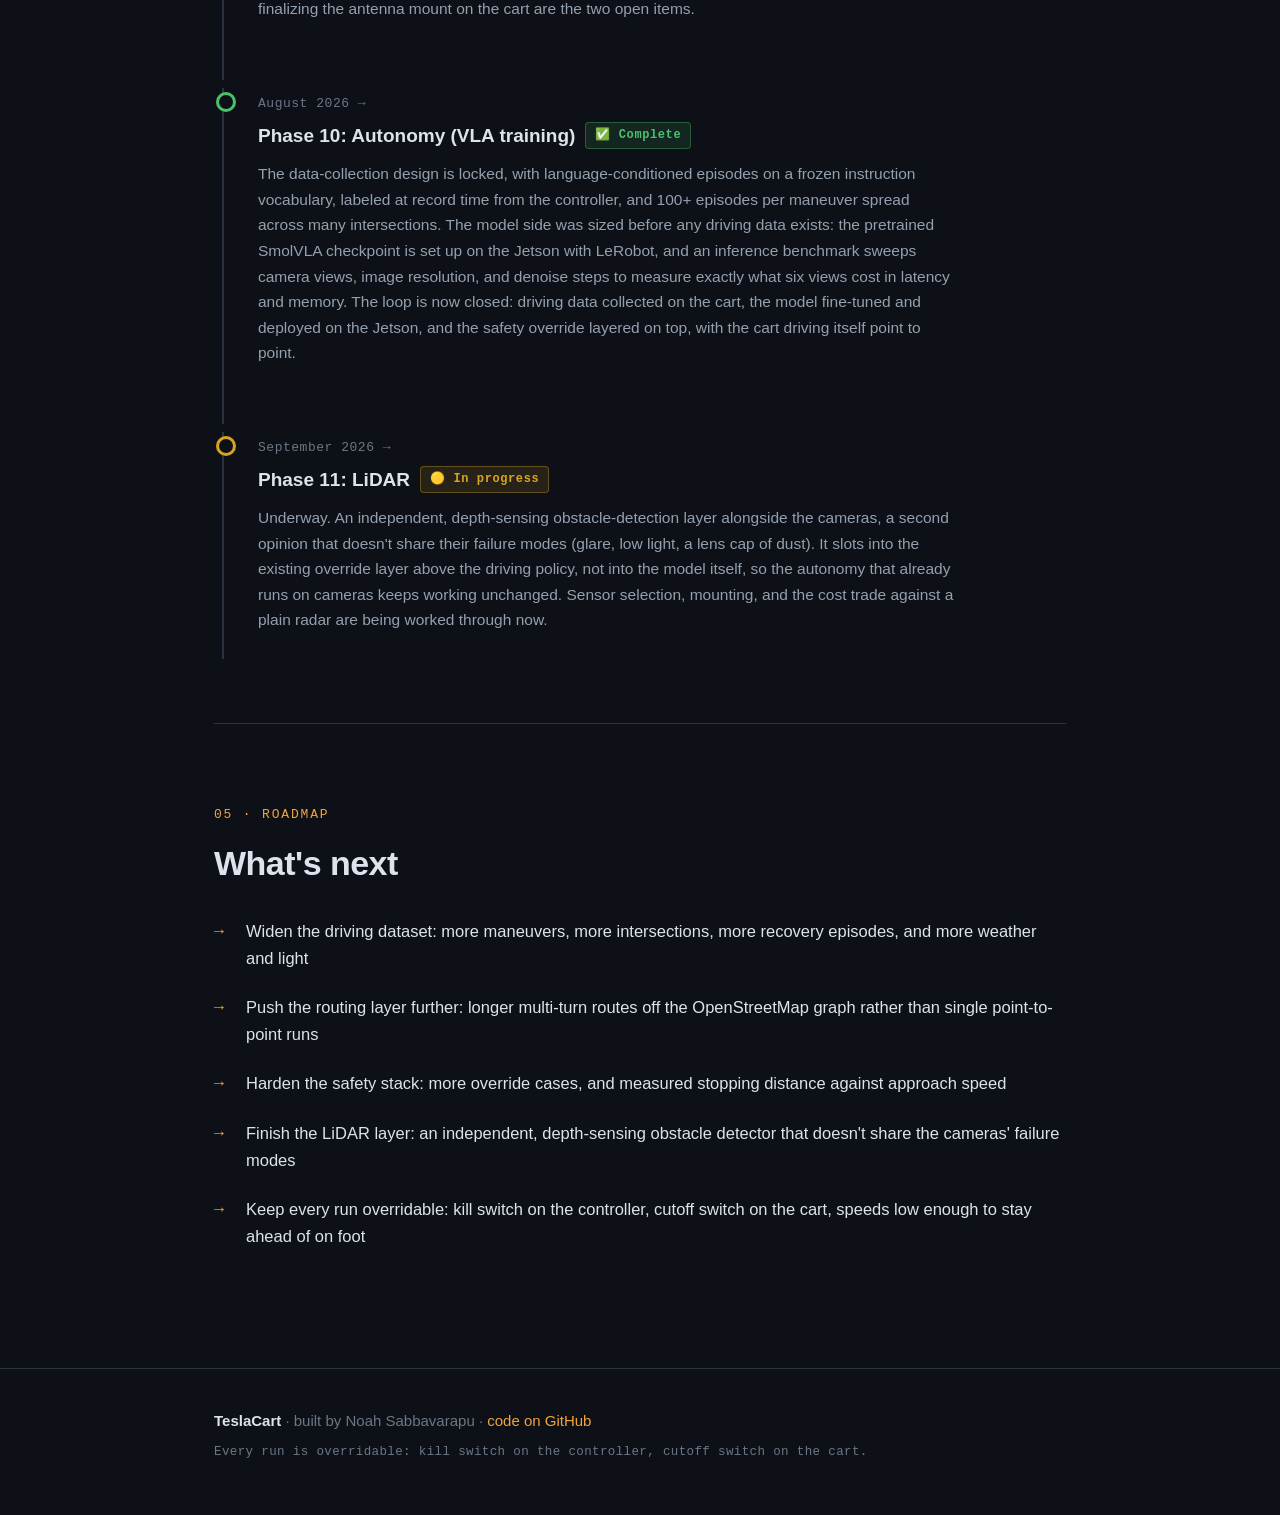
==== commit 00d4e32a: "Update index.html" ====
--- a/index.html
+++ b/index.html
@@ -530,10 +530,10 @@
   <div class="wrap">
     <p class="sec-label">04 · Build log</p>
     <h2>Phase by phase</h2>
-    <p>Honest status, phase by phase: what's proven and what hasn't started.
+    <p>Honest status, phase by phase: what's proven and what's still in flight.
       Every subsystem below is built and running on the cart; the one open phase
       is marked as such. <span class="tag tag--done">✅ Complete</span>
-      <span class="tag tag--plan">⬜ Planned</span></p>
+      <span class="tag tag--wip">🟡 In progress</span></p>
 
     <ol class="timeline">
       <li class="phase is-done">
@@ -824,17 +824,16 @@
         </figure>
       </li>
 
-      <li class="phase">
-        <span class="phase-date">Later</span>
-        <h3>Phase 11: LiDAR <span class="tag tag--plan">⬜ Planned</span></h3>
-        <p>Not started, deliberately deferred. An independent, depth-sensing
-          obstacle-detection layer alongside the cameras, a second opinion
-          that doesn't share their failure modes (glare, low light,
-          a lens cap of dust). It would slot into the existing override layer
-          above the driving policy, not into the model itself, so the
-          autonomy stack ships and proves out on cameras first. Sensor
-          selection, mounting, and the cost trade against a plain radar
-          are all open.</p>
+      <li class="phase is-wip">
+        <span class="phase-date">September 2026 →</span>
+        <h3>Phase 11: LiDAR <span class="tag tag--wip">🟡 In progress</span></h3>
+        <p>Underway. An independent, depth-sensing obstacle-detection layer
+          alongside the cameras, a second opinion that doesn't share their
+          failure modes (glare, low light, a lens cap of dust). It slots into
+          the existing override layer above the driving policy, not into the
+          model itself, so the autonomy that already runs on cameras keeps
+          working unchanged. Sensor selection, mounting, and the cost trade
+          against a plain radar are being worked through now.</p>
       </li>
     </ol>
     <hr class="sec-rule">
@@ -852,7 +851,7 @@
       <li>Widen the driving dataset: more maneuvers, more intersections, more recovery episodes, and more weather and light</li>
       <li>Push the routing layer further: longer multi-turn routes off the OpenStreetMap graph rather than single point-to-point runs</li>
       <li>Harden the safety stack: more override cases, and measured stopping distance against approach speed</li>
-      <li>Longer term, add LiDAR: an independent, depth-sensing obstacle-detection layer that doesn't share the cameras' failure modes</li>
+      <li>Finish the LiDAR layer: an independent, depth-sensing obstacle detector that doesn't share the cameras' failure modes</li>
       <li>Keep every run overridable: kill switch on the controller, cutoff switch on the cart, speeds low enough to stay ahead of on foot</li>
     </ul>
   </div>
